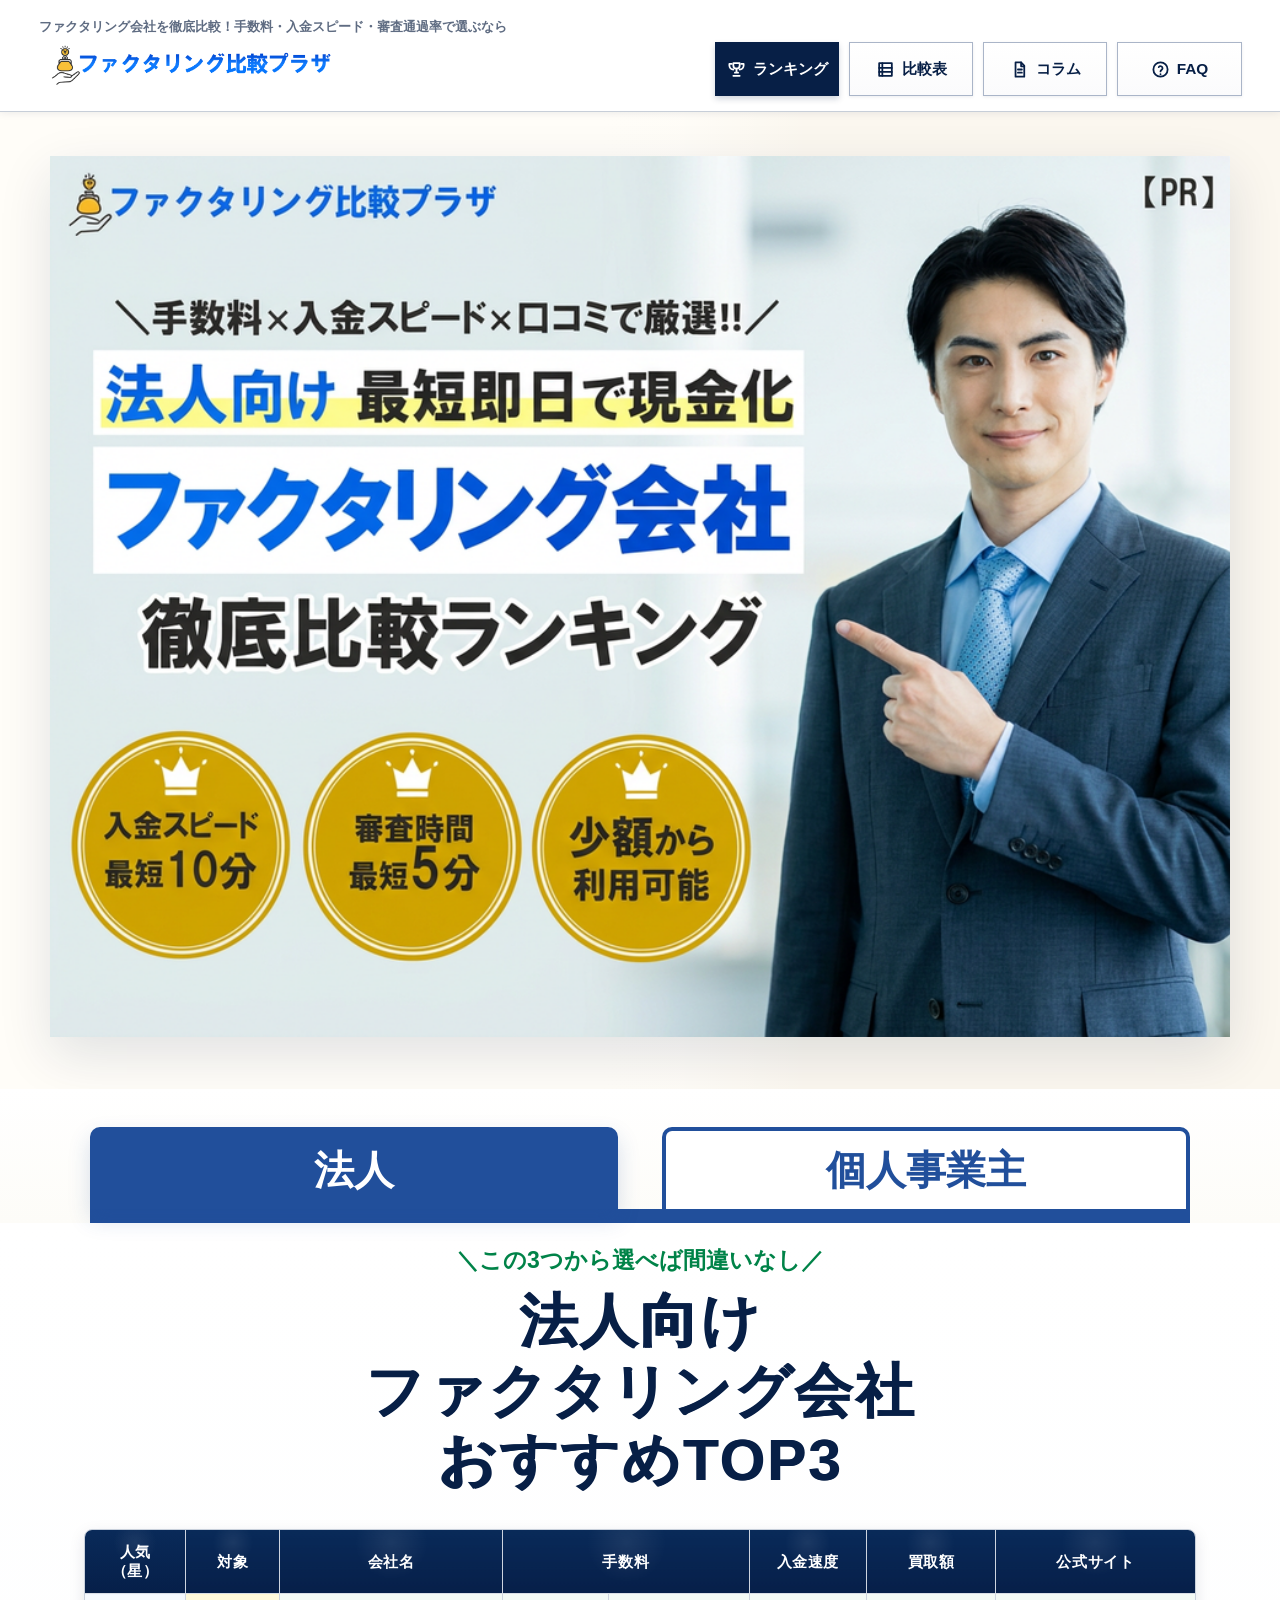
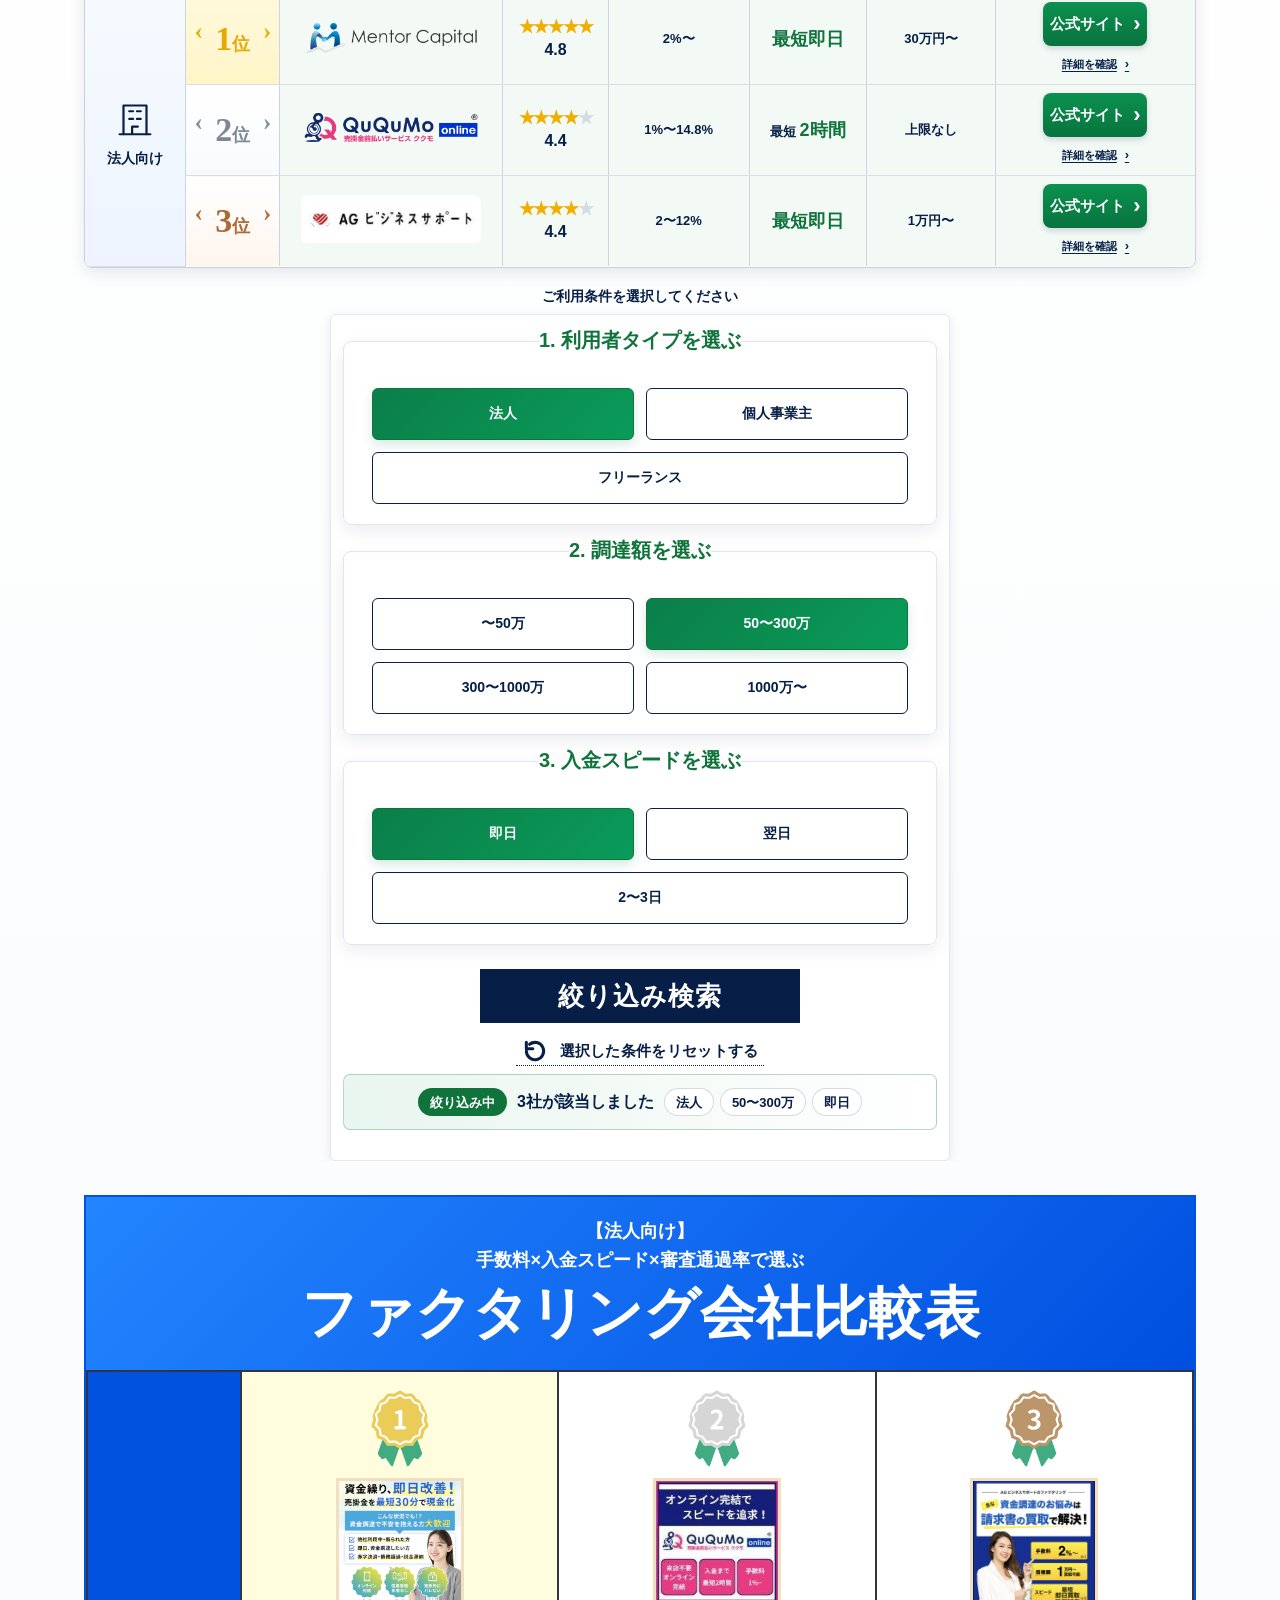
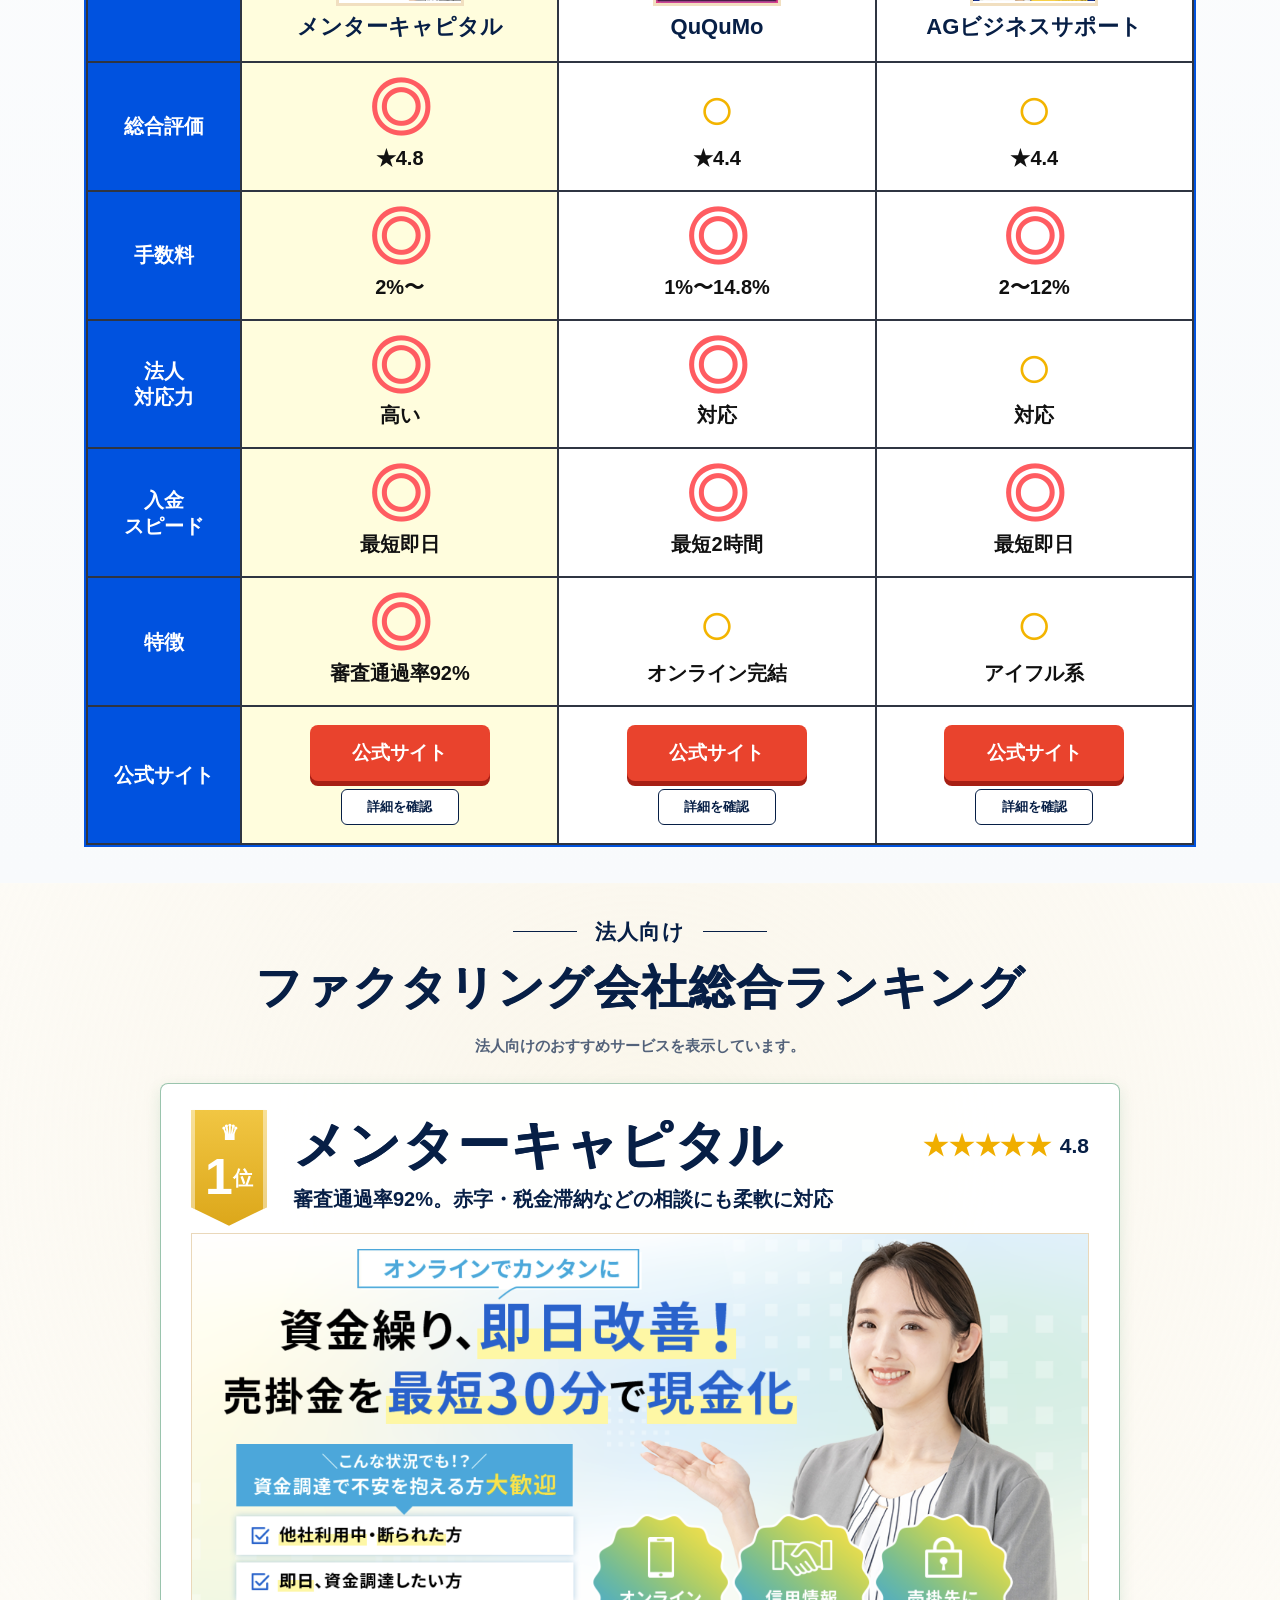
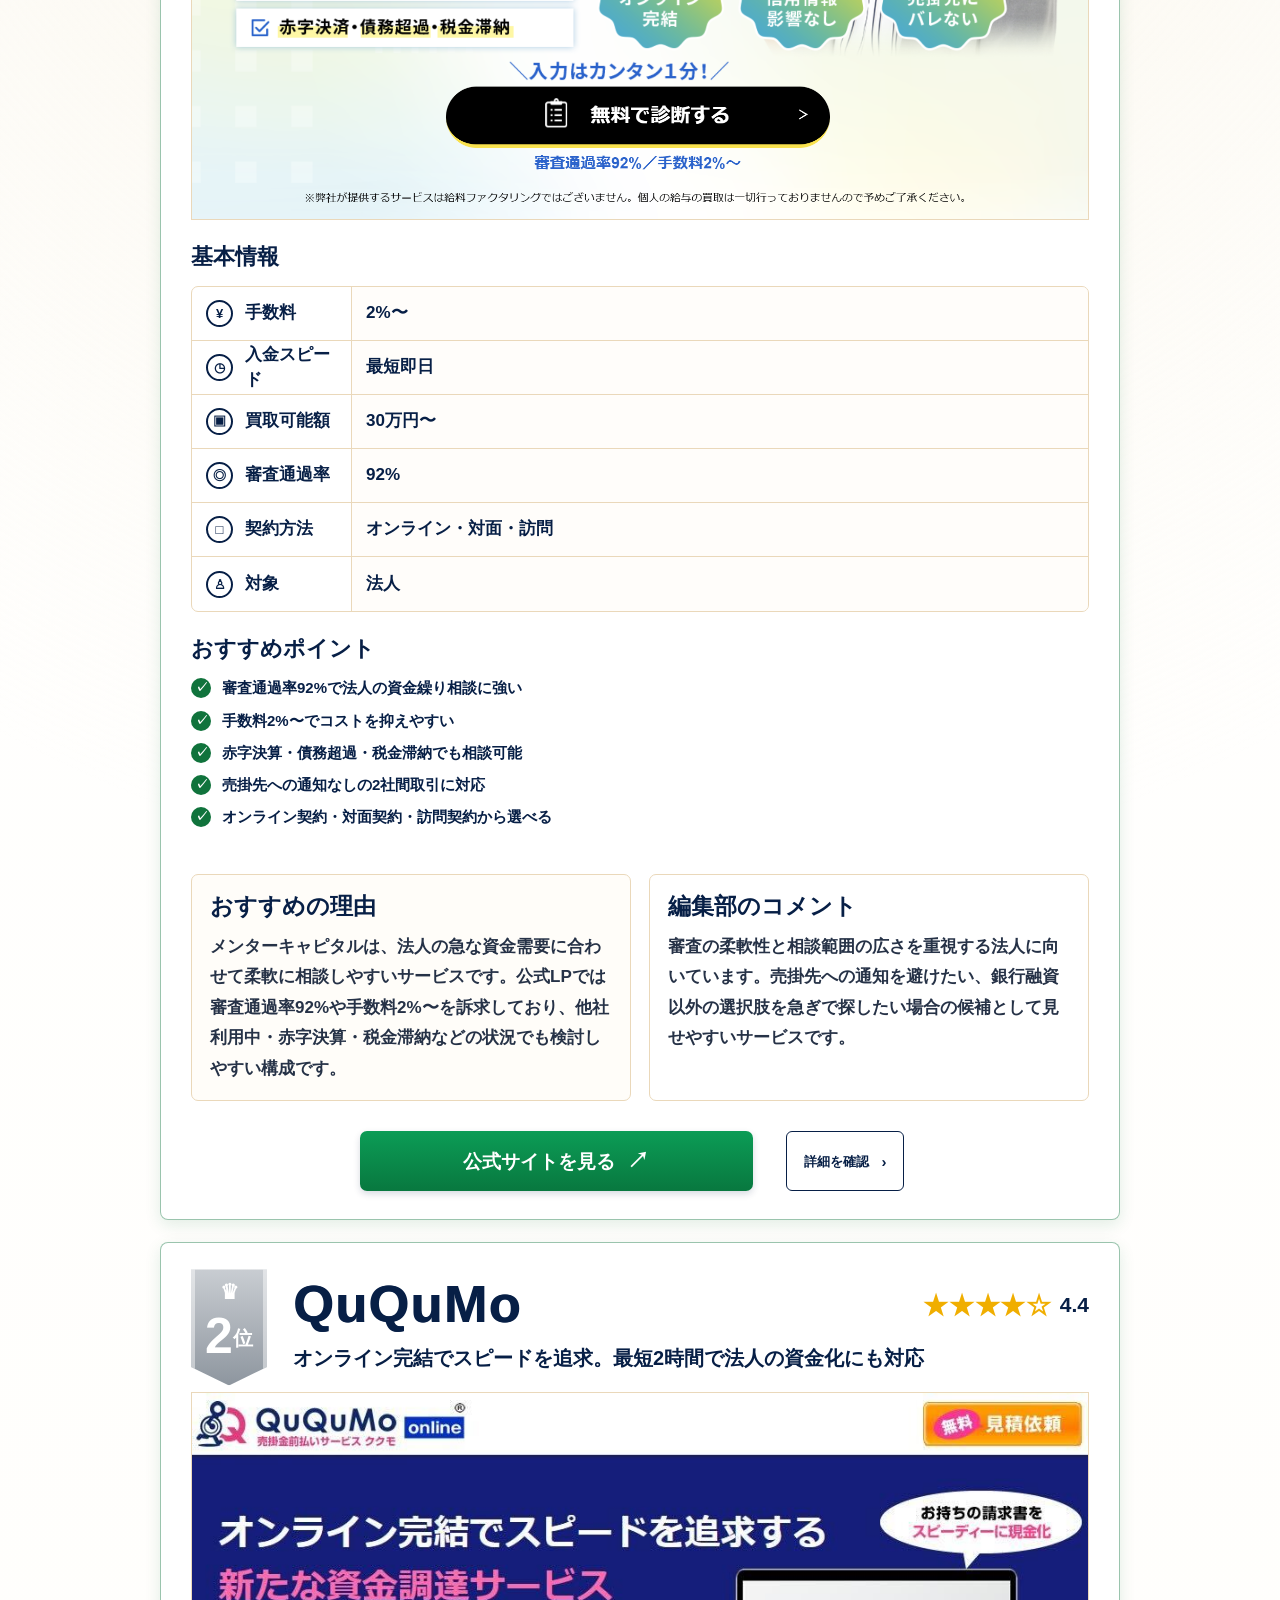
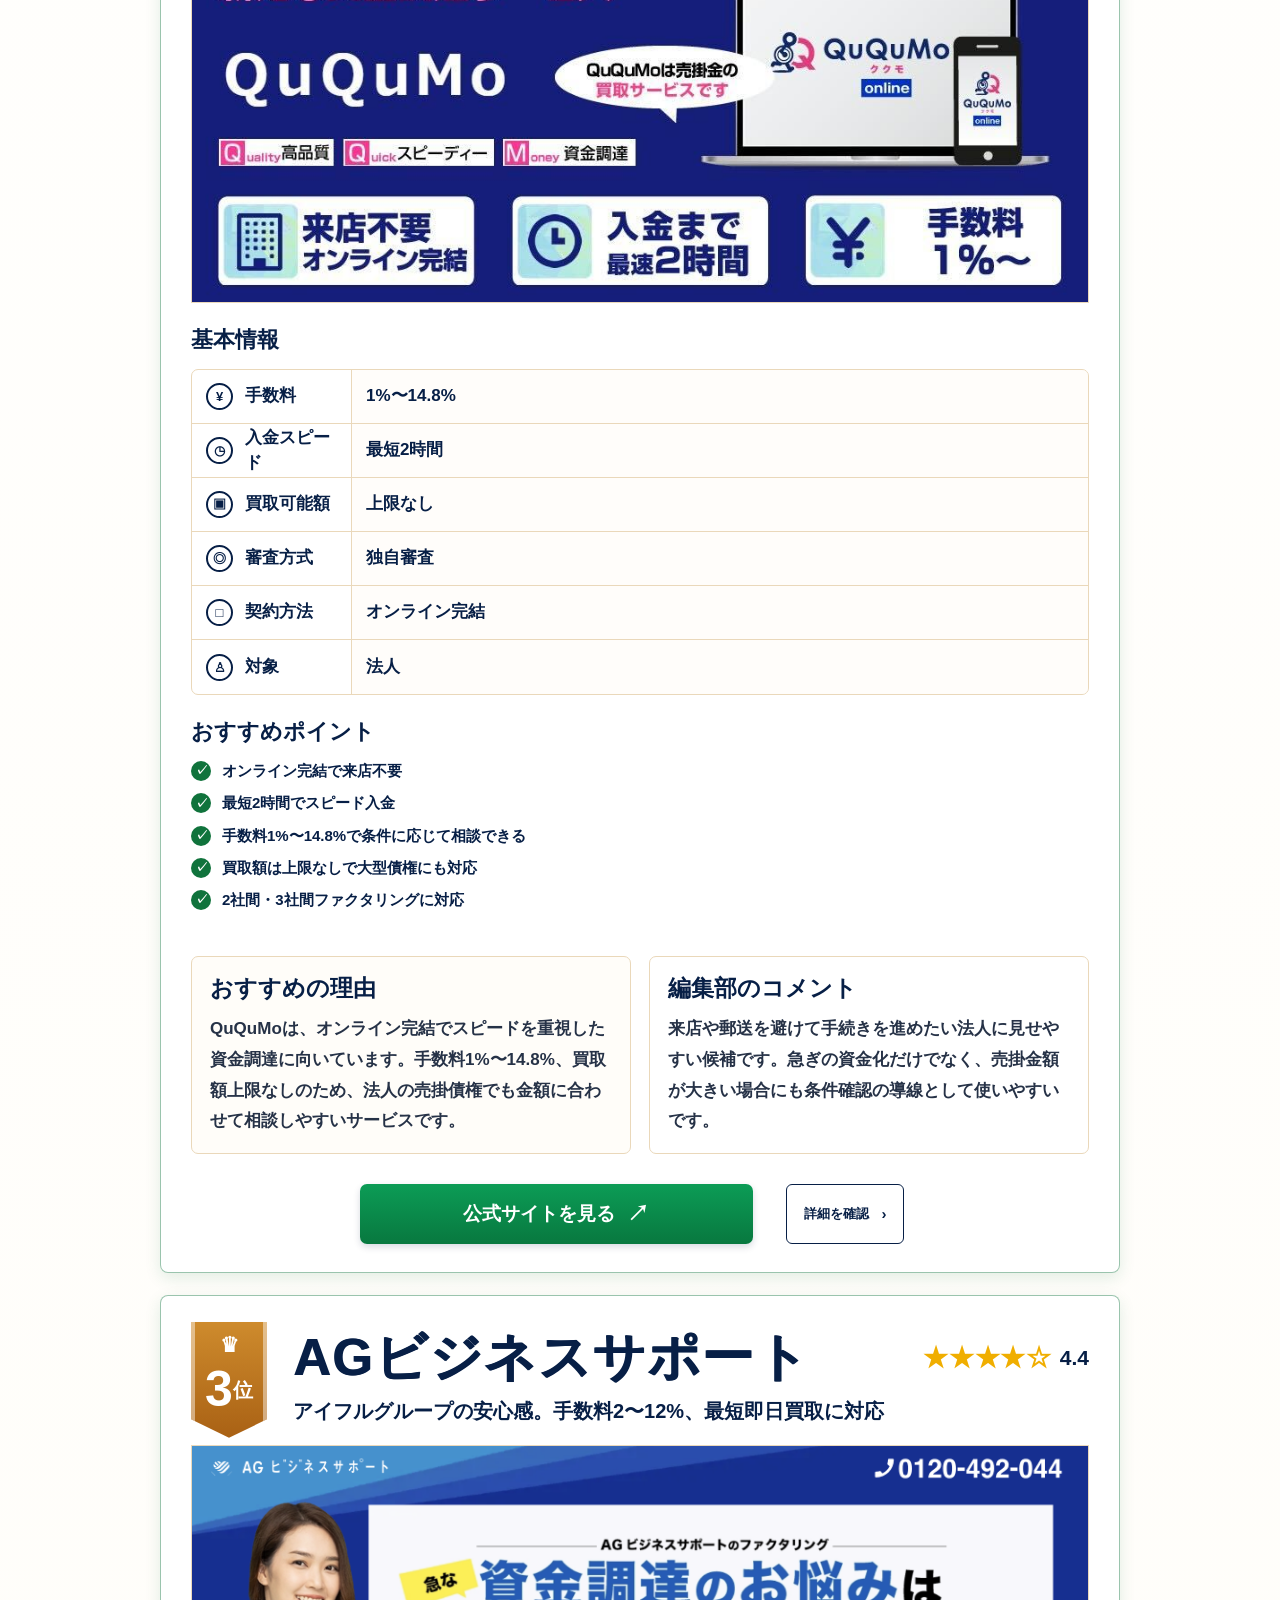
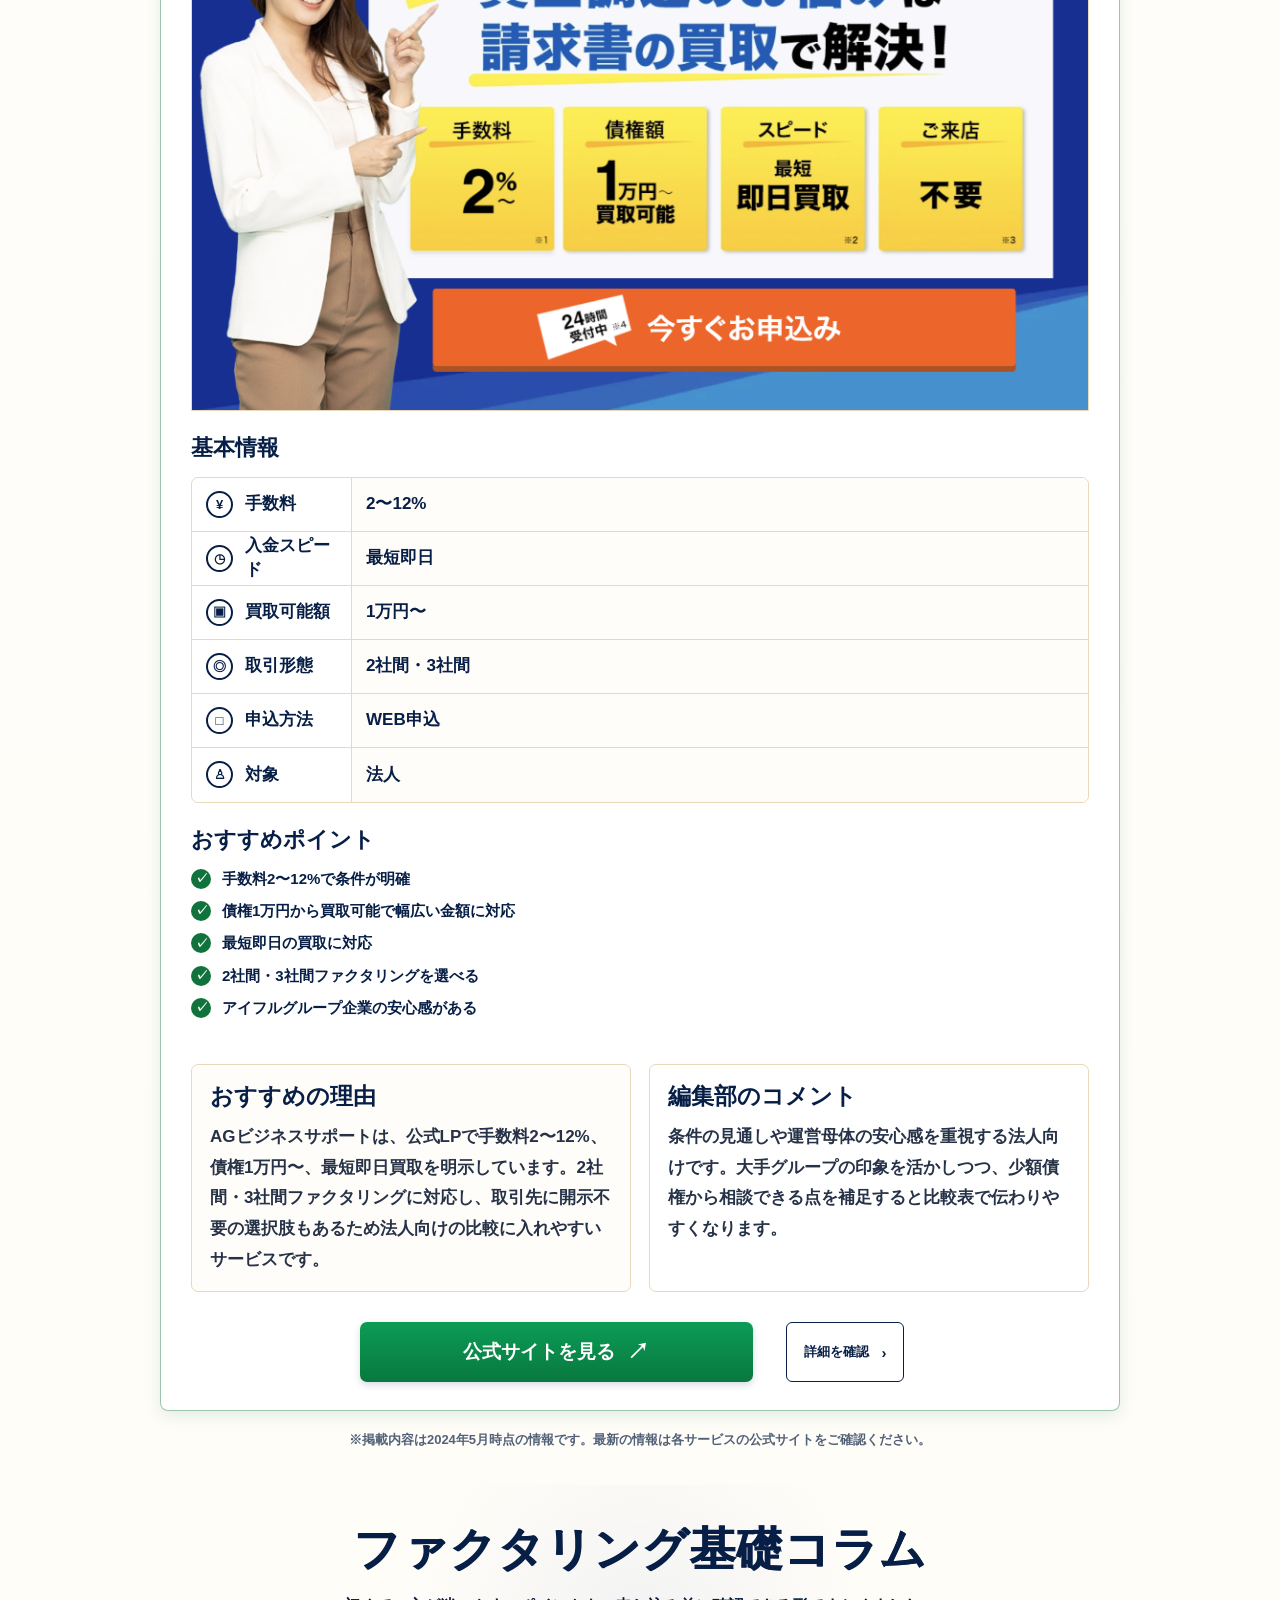
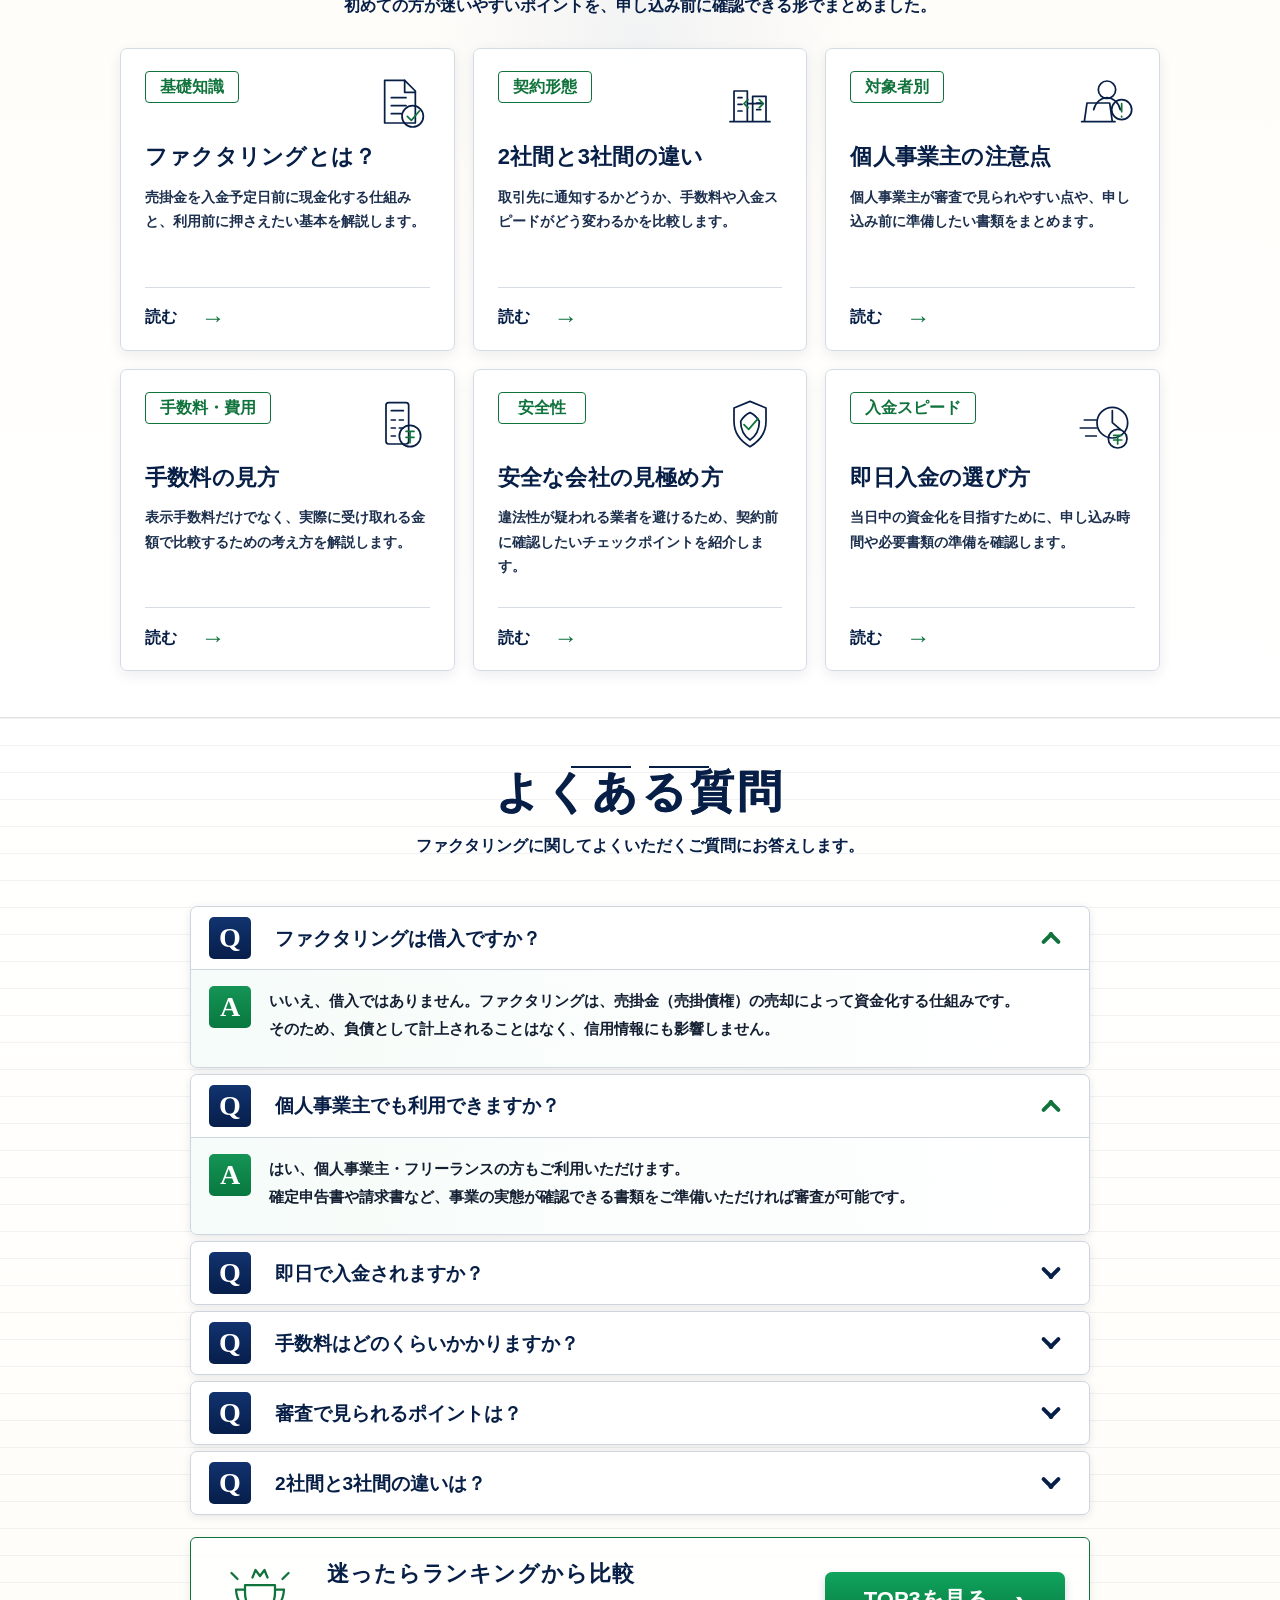
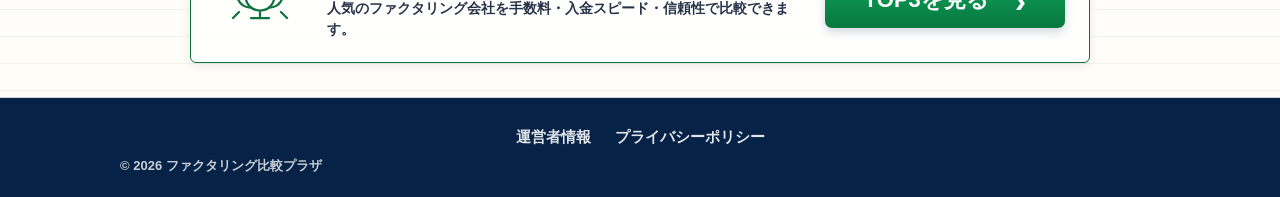
==== 1/index.html @ 3e419215 "Add corporate QuQuMo second-place page" ====
<!doctype html>
<html lang="ja">
  <head>
    <meta charset="utf-8">
    <meta name="viewport" content="width=device-width, initial-scale=1">
    <!-- Google Tag Manager -->
    <script>(function(w,d,s,l,i){w[l]=w[l]||[];w[l].push({'gtm.start':
    new Date().getTime(),event:'gtm.js'});var f=d.getElementsByTagName(s)[0],
    j=d.createElement(s),dl=l!='dataLayer'?'&l='+l:'';j.async=true;j.src=
    'https://www.googletagmanager.com/gtm.js?id='+i+dl;f.parentNode.insertBefore(j,f);
    })(window,document,'script','dataLayer','GTM-WVW3GJBQ');</script>
    <!-- End Google Tag Manager -->
    <title>法人向けファクタリング比較ナビ｜QuQuMo 2位版</title>
    <link rel="stylesheet" href="/app.css?v=20260607-ranking-links">
  </head>
  <body id="top">
    <!-- Google Tag Manager (noscript) -->
    <noscript><iframe src="https://www.googletagmanager.com/ns.html?id=GTM-WVW3GJBQ"
    height="0" width="0" style="display:none;visibility:hidden"></iframe></noscript>
    <!-- End Google Tag Manager (noscript) -->
    <div class="lp-shell">
      <header class="site-header" aria-label="サイトヘッダー">
        <div class="header-copy">ファクタリング会社を徹底比較！手数料・入金スピード・審査通過率で選ぶなら</div>
        <a class="brand" href="/" aria-label="請求書ファクタリング比較ナビ">
          <svg class="brand-mark" viewBox="0 0 72 72" aria-hidden="true">
            <path d="M13 8h32l14 14v20" fill="none" stroke="currentColor" stroke-width="4" stroke-linejoin="round"/>
            <path d="M45 8v17h14" fill="none" stroke="currentColor" stroke-width="4" stroke-linejoin="round"/>
            <path d="M21 27h19M21 39h24M21 51h18" fill="none" stroke="currentColor" stroke-width="4" stroke-linecap="round"/>
            <circle cx="48" cy="50" r="13" fill="#fff" stroke="currentColor" stroke-width="4"/>
            <path d="m58 60 9 9" fill="none" stroke="currentColor" stroke-width="5" stroke-linecap="round"/>
          </svg>
          <span class="brand-text">
            <span>請求書ファクタリング</span><span>比較ナビ</span>
          </span>
        </a>
        <button class="menu-toggle" type="button" aria-label="メニューを開く" aria-expanded="false" aria-controls="global-nav">
          <span></span>
          <span></span>
          <span></span>
        </button>
        <nav class="global-nav" id="global-nav" aria-label="主要ナビゲーション">
          <a class="nav-item is-active" href="#ranking">
            <svg viewBox="0 0 24 24" aria-hidden="true"><path d="M8 4h8v3a4 4 0 0 1-8 0V4Z"/><path d="M6 5H3v2a5 5 0 0 0 5 5M18 5h3v2a5 5 0 0 1-5 5M12 11v5M8 20h8M10 16h4"/></svg>
            <span>ランキング</span>
          </a>
          <a class="nav-item" href="#comparison">
            <svg viewBox="0 0 24 24" aria-hidden="true"><path d="M4 4h16v16H4z"/><path d="M8 4v16M4 10h16M4 15h16"/></svg>
            <span>比較表</span>
          </a>
          <a class="nav-item" href="#columns">
            <svg viewBox="0 0 24 24" aria-hidden="true"><path d="M7 3h7l4 4v14H7z"/><path d="M14 3v5h4M10 12h5M10 16h5"/></svg>
            <span>コラム</span>
          </a>
          <a class="nav-item" href="#faq">
            <svg viewBox="0 0 24 24" aria-hidden="true"><circle cx="12" cy="12" r="9"/><path d="M9.8 9a2.6 2.6 0 0 1 4.8 1.4c0 2.2-2.6 2.2-2.6 4M12 18h.01"/></svg>
            <span>FAQ</span>
          </a>
        </nav>
      </header>

      <main>
        <section class="first-view first-view-v3" aria-label="ファクタリング会社 徹底比較ランキング">
          <div class="hero-image-frame" aria-label="ファーストビュー画像">
            <picture>
              <source media="(max-width: 900px)" srcset="/assets/v3-fv-banner.png" data-personal-srcset="/assets/v3-fv-banner.png" data-corporate-srcset="/assets/corporate-fv-banner.png">
              <img src="/assets/v3-fv-banner.png" data-personal-src="/assets/v3-fv-banner.png" data-corporate-src="/assets/corporate-fv-banner.png" alt="">
            </picture>
          </div>
          <div class="hero-copy">
            <p class="ranking-lead">
              <span class="laurel" aria-hidden="true">〈</span>
              <svg viewBox="0 0 32 24" aria-hidden="true"><path d="M4 20h24M7 18 4 6l8 7 4-10 4 10 8-7-3 12"/><circle cx="4" cy="6" r="2"/><circle cx="16" cy="3" r="2"/><circle cx="28" cy="6" r="2"/></svg>
              <span>2026年最新ランキングを今すぐチェック！</span>
              <span class="laurel" aria-hidden="true">〉</span>
            </p>
            <h1 id="fv-title">
              <span>あなたに最適な</span>
              <span>ファクタリング会社が見つかる</span>
            </h1>
            <p class="subtitle">法人・個人事業主向け おすすめランキング【2026年最新】</p>
            <a class="primary-cta" href="#ranking">
              <span class="free-badge">無料</span>
              <span class="cta-label">ランキングを見る</span>
              <svg viewBox="0 0 24 24" aria-hidden="true"><path d="m9 5 7 7-7 7"/></svg>
            </a>
          </div>

          <div class="proof-strip" aria-label="掲載情報">
            <div class="proof-item">
              <svg viewBox="0 0 40 40" aria-hidden="true"><path d="M20 4 33 9v10c0 8-5.4 13.6-13 17-7.6-3.4-13-9-13-17V9l13-5Z"/><path d="m13 21 5 5 10-12"/></svg>
              <p><span>掲載社数</span><strong>80社以上</strong><small>厳選して掲載</small></p>
            </div>
            <div class="proof-item">
              <svg viewBox="0 0 40 40" aria-hidden="true"><circle cx="20" cy="20" r="16"/><path d="M20 10v11h9"/></svg>
              <p><span>最短即日入金</span><strong>対応企業多数</strong><small>スピード重視で選べる</small></p>
            </div>
            <div class="proof-item">
              <svg viewBox="0 0 40 40" aria-hidden="true"><circle cx="20" cy="20" r="16"/><path d="M13 12h14M15 19h10M20 19v12M14 27h12"/></svg>
              <p><span>手数料相場</span><strong>0.5%〜15%</strong><small>コスト比較で安心</small></p>
            </div>
            <div class="proof-item">
              <svg viewBox="0 0 40 40" aria-hidden="true"><circle cx="20" cy="14" r="8"/><path d="M7 36c2.6-8 23.4-8 26 0"/></svg>
              <p><span>累計利用者数</span><strong>30,000人突破</strong><small>多くの事業者が活用中</small></p>
            </div>
          </div>
          <p class="data-note">※ランキング・比較情報は2026年5月時点の調査結果に基づいています。</p>
        </section>

        <section class="audience-switch-section" aria-label="利用者タイプ切り替え">
          <div class="audience-switch" role="tablist" aria-label="法人と個人事業主の切り替え">
            <button class="audience-tab is-active" type="button" role="tab" aria-selected="true" aria-controls="search" data-audience-tab="corporate">
              法人
            </button>
            <button class="audience-tab" type="button" role="tab" aria-selected="false" aria-controls="search" data-audience-tab="personal">
              個人事業主
            </button>
          </div>
        </section>

        <section class="comparison-section" id="comparison" aria-labelledby="comparison-title">
          <div class="comparison-inner">
            <div class="pickup-heading">
              <p class="pickup-copy">＼この3つから選べば間違いなし／</p>
              <h2 id="comparison-title">
                <span class="heading-line">法人向け</span><span class="heading-line">ファクタリング会社</span><span class="heading-line">おすすめTOP3</span>
              </h2>
            </div>

            <div class="comparison-table-wrap">
              <table class="comparison-table">
                <colgroup>
                  <col class="col-audience">
                  <col class="col-rank">
                  <col class="col-company">
                  <col class="col-rating">
                  <col class="col-fee">
                  <col class="col-speed">
                  <col class="col-limit">
                  <col class="col-site">
                </colgroup>
                <thead>
                  <tr>
                    <th scope="col">人気<br>（星）</th>
                    <th scope="col">対象</th>
                    <th scope="col">会社名</th>
                    <th scope="col" colspan="2">手数料</th>
                    <th scope="col">入金速度</th>
                    <th scope="col">買取額</th>
                    <th scope="col">公式サイト</th>
                  </tr>
                </thead>
                <tbody>
                  <tr>
                    <th class="audience audience-personal" scope="rowgroup" rowspan="3">
                      <svg viewBox="0 0 48 48" aria-hidden="true"><circle cx="24" cy="17" r="8"/><path d="M10 39c3-12 25-12 28 0"/><circle cx="24" cy="24" r="22"/></svg>
                      <span>個人事業主向け</span>
                    </th>
                    <td class="rank rank-gold"><span>1</span><small>位</small></td>
                    <td class="company-cell">
                      <a class="affiliate-link" href="https://jass-net.com/link.php?i=pide1y7m6bld&m=miday5mwdqmf" target="_blank" rel="noopener"><strong class="brand-logo brand-paytner"><span>ペイトナー</span></strong></a>
                    </td>
                    <td class="rating-cell"><span class="stars">★★★★★</span><strong>4.9</strong></td>
                    <td>一律<strong>10%</strong></td>
                    <td><strong class="green-text">即日</strong></td>
                    <td>1万〜300万円</td>
                    <td>
                      <div class="site-actions">
                        <a class="site-button primary aff-link" href="https://jass-net.com/link.php?i=pide1y7m6bld&m=miday5mwdqmf" id="paytner-link" target="_blank" rel="noopener">公式サイト <span>›</span></a>
                        <a class="site-button detail" href="#paytner-detail">詳細を確認 <span>›</span></a>
                      </div>
                    </td>
                  </tr>
                  <tr>
                    <td class="rank rank-silver"><span>2</span><small>位</small></td>
                    <td class="company-cell">
                      <a class="affiliate-link" href="https://jass-net.com/link.php?i=pide75vgd7kl&m=miday5mwdqmf" target="_blank" rel="noopener"><strong class="brand-logo brand-labol"><span>ラボル</span></strong></a>
                    </td>
                    <td class="rating-cell"><span class="stars">★★★★<em>★</em></span><strong>4.2</strong></td>
                    <td>一律<strong>10%</strong></td>
                    <td>最短 <strong class="green-text">30分</strong></td>
                    <td>1万円〜</td>
                    <td>
                      <div class="site-actions">
                        <a class="site-button primary aff-link" href="https://jass-net.com/link.php?i=pide75vgd7kl&m=miday5mwdqmf" id="labol-link" target="_blank" rel="noopener">公式サイト <span>›</span></a>
                        <a class="site-button detail" href="#labol-detail">詳細を確認 <span>›</span></a>
                      </div>
                    </td>
                  </tr>
                  <tr data-audiences="personal freelance">
                    <td class="rank rank-bronze"><span>3</span><small>位</small></td>
                    <td class="company-cell">
                      <a class="affiliate-link" href="https://jass-net.com/link.php?i=piduvzxipach&m=miday5mwdqmf" target="_blank" rel="noopener"><strong class="brand-logo brand-ququmo"><span>QuQuMo</span></strong></a>
                    </td>
                    <td class="rating-cell"><span class="stars">★★★★<em>★</em></span><strong>3.8</strong></td>
                    <td>1%〜14.8%</td>
                    <td>最短 <strong class="green-text">2時間</strong></td>
                    <td>上限なし</td>
                    <td>
                      <div class="site-actions">
                        <a class="site-button primary aff-link" href="https://jass-net.com/link.php?i=piduvzxipach&m=miday5mwdqmf" target="_blank" rel="noopener">公式サイト <span>›</span></a>
                        <a class="site-button detail" href="#ququmo-detail">詳細を確認 <span>›</span></a>
                      </div>
                    </td>
                  </tr>
                  <tr class="is-filter-hidden">
                    <th class="audience audience-corporate" scope="rowgroup" rowspan="3">
                      <svg viewBox="0 0 48 48" aria-hidden="true"><path d="M12 42V12h24v30"/><path d="M8 42h32M18 18h4M26 18h4M18 26h4M26 26h4M21 42v-8h6"/></svg>
                      <span>法人向け</span>
                    </th>
                    <td class="rank rank-gold"><span>1</span><small>位</small></td>
                    <td class="company-cell">
                      <a class="affiliate-link" href="https://jass-net.com/link.php?i=pi84llxxljtz&m=miday5mwdqmf" target="_blank" rel="noopener"><strong class="brand-logo brand-mentor"><span>メンターキャピタル</span></strong></a>
                    </td>
                    <td class="rating-cell"><span class="stars">★★★★★</span><strong>4.8</strong></td>
                    <td><strong>2%〜</strong></td>
                    <td><strong class="green-text">最短即日</strong></td>
                    <td>30万円〜</td>
                    <td>
                      <div class="site-actions">
                        <a class="site-button primary aff-link" href="https://jass-net.com/link.php?i=pi84llxxljtz&m=miday5mwdqmf" id="mentorcapital-link" target="_blank" rel="noopener">公式サイト <span>›</span></a>
                        <a class="site-button detail" href="#mentor-detail">詳細を確認 <span>›</span></a>
                      </div>
                    </td>
                  </tr>
                  <tr class="is-filter-hidden" data-audiences="corporate">
                    <td class="rank rank-silver"><span>2</span><small>位</small></td>
                    <td class="company-cell">
                      <a class="affiliate-link" href="https://jass-net.com/link.php?i=piduvzxipach&m=miday5mwdqmf" target="_blank" rel="noopener"><strong class="brand-logo brand-ququmo"><span>QuQuMo</span></strong></a>
                    </td>
                    <td class="rating-cell"><span class="stars">★★★★<em>★</em></span><strong>4.4</strong></td>
                    <td>1%〜14.8%</td>
                    <td>最短 <strong class="green-text">2時間</strong></td>
                    <td>上限なし</td>
                    <td>
                      <div class="site-actions">
                        <a class="site-button primary aff-link" href="https://jass-net.com/link.php?i=piduvzxipach&m=miday5mwdqmf" target="_blank" rel="noopener">公式サイト <span>›</span></a>
                        <a class="site-button detail" href="#ququmo-corporate-detail">詳細を確認 <span>›</span></a>
                      </div>
                    </td>
                  </tr>
                  <tr class="is-filter-hidden">
                    <td class="rank rank-bronze"><span>3</span><small>位</small></td>
                    <td class="company-cell">
                      <a class="affiliate-link" href="https://jass-net.com/link.php?i=pidugwvpjpxd&m=miday5mwdqmf" target="_blank" rel="noopener"><strong class="brand-logo brand-ag"><span>AGビジネスサポート</span></strong></a>
                    </td>
                    <td class="rating-cell"><span class="stars">★★★★<em>★</em></span><strong>4.4</strong></td>
                    <td><strong>2〜12%</strong></td>
                    <td><strong class="green-text">最短即日</strong></td>
                    <td>1万円〜</td>
                    <td>
                      <div class="site-actions">
                        <a class="site-button primary aff-link" href="https://jass-net.com/link.php?i=pidugwvpjpxd&m=miday5mwdqmf" target="_blank" rel="noopener">公式サイト <span>›</span></a>
                        <a class="site-button detail" href="#ag-detail">詳細を確認 <span>›</span></a>
                      </div>
                    </td>
                  </tr>
                </tbody>
              </table>
            </div>

            <section class="filter-section" id="search" aria-labelledby="filter-title">
              <div class="filter-inner">
                <h2 id="filter-title" class="visually-hidden">絞り込み検索</h2>
                <p class="filter-instruction">ご利用条件を選択してください</p>

                <div class="filter-panel">
                  <form class="filter-card filter-card-steps" aria-label="ファクタリング会社検索条件">
                    <fieldset class="filter-step">
                      <legend>1. 利用者タイプを選ぶ</legend>
                      <div class="option-grid option-grid-3">
                        <label class="filter-option is-selected">
                          <input type="radio" name="type" value="corporate" checked>
                          <span>法人</span>
                          <i aria-hidden="true">✓</i>
                        </label>
                        <label class="filter-option">
                          <input type="radio" name="type" value="personal">
                          <span>個人事業主</span>
                        </label>
                        <label class="filter-option">
                          <input type="radio" name="type" value="freelance">
                          <span>フリーランス</span>
                        </label>
                      </div>
                    </fieldset>

                    <fieldset class="filter-step">
                      <legend>2. 調達額を選ぶ</legend>
                      <div class="option-grid option-grid-2">
                        <label class="filter-option">
                          <input type="radio" name="amount" value="small">
                          <span>〜50万</span>
                        </label>
                        <label class="filter-option is-selected">
                          <input type="radio" name="amount" value="mid" checked>
                          <span>50〜300万</span>
                          <i aria-hidden="true">✓</i>
                        </label>
                        <label class="filter-option">
                          <input type="radio" name="amount" value="large">
                          <span>300〜1000万</span>
                        </label>
                        <label class="filter-option">
                          <input type="radio" name="amount" value="enterprise">
                          <span>1000万〜</span>
                        </label>
                      </div>
                    </fieldset>

                    <fieldset class="filter-step">
                      <legend>3. 入金スピードを選ぶ</legend>
                      <div class="option-grid option-grid-3">
                        <label class="filter-option is-selected">
                          <input type="radio" name="speed" value="same-day" checked>
                          <span>即日</span>
                          <i aria-hidden="true">✓</i>
                        </label>
                        <label class="filter-option">
                          <input type="radio" name="speed" value="next-day">
                          <span>翌日</span>
                        </label>
                        <label class="filter-option">
                          <input type="radio" name="speed" value="two-three-days">
                          <span>2〜3日</span>
                        </label>
                      </div>
                    </fieldset>
                  </form>

                  <div class="filter-actions">
                    <button class="compare-button" type="button">
                      <span>絞り込み検索</span>
                    </button>
                    <button class="reset-button" type="button">
                      <svg viewBox="0 0 24 24" aria-hidden="true"><path d="M4 12a8 8 0 1 0 3-6.2M4 4v6h6"/></svg>
                      <span>選択した条件をリセットする</span>
                    </button>
                  </div>
                </div>
              </div>
            </section>

            <div class="top3-compare is-filter-hidden" aria-label="おすすめ3社比較" data-audience-panel="personal">
              <div class="top3-compare-head">
                <p><strong>【個人事業主向け】</strong><span>手数料×入金スピード×審査通過率で選ぶ</span></p>
                <h3><span class="heading-line">ファクタリング会社</span><span class="heading-line">比較表</span></h3>
              </div>

              <div class="top3-table-wrap">
                <table class="top3-table">
                  <thead>
                    <tr>
                      <th scope="col"></th>
                      <th scope="col">
                        <span class="medal gold">1</span>
                        <a class="top3-thumb top3-thumb-paytner" href="https://jass-net.com/link.php?i=pide1y7m6bld&m=miday5mwdqmf" target="_blank" rel="noopener"><img src="/assets/v3-product-paytner.png" alt=""></a>
                        <a class="affiliate-link" href="https://jass-net.com/link.php?i=pide1y7m6bld&m=miday5mwdqmf" target="_blank" rel="noopener"><strong class="brand-logo brand-paytner"><span>ペイトナー</span></strong></a>
                      </th>
                      <th scope="col">
                        <span class="medal silver">2</span>
                        <a class="top3-thumb top3-thumb-labol" href="https://jass-net.com/link.php?i=pide75vgd7kl&m=miday5mwdqmf" target="_blank" rel="noopener"><img src="/assets/v3-product-labol.png" alt=""></a>
                        <a class="affiliate-link" href="https://jass-net.com/link.php?i=pide75vgd7kl&m=miday5mwdqmf" target="_blank" rel="noopener"><strong class="brand-logo brand-labol"><span>ラボル</span></strong></a>
                      </th>
                      <th scope="col">
                        <span class="medal bronze">3</span>
                        <a class="top3-thumb top3-thumb-ququmo" href="https://jass-net.com/link.php?i=piduvzxipach&m=miday5mwdqmf" target="_blank" rel="noopener"><img src="/assets/v3-product-ququmo.png" alt=""></a>
                        <a class="affiliate-link" href="https://jass-net.com/link.php?i=piduvzxipach&m=miday5mwdqmf" target="_blank" rel="noopener"><strong class="brand-logo brand-ququmo"><span>QuQuMo</span></strong></a>
                      </th>
                    </tr>
                  </thead>
                  <tbody>
                    <tr>
                      <th scope="row">総合評価</th>
                      <td><span class="score-mark best">◎</span><strong>★4.9</strong></td>
                      <td><span class="score-mark">○</span><strong>★4.2</strong></td>
                      <td><span class="score-mark">○</span><strong>★3.8</strong></td>
                    </tr>
                    <tr>
                      <th scope="row">手数料</th>
                      <td><span class="score-mark best">◎</span><strong>10%</strong></td>
                      <td><span class="score-mark best">◎</span><strong>10%</strong></td>
                      <td><span class="score-mark">○</span><strong>普通</strong></td>
                    </tr>
                    <tr>
                      <th scope="row">審査<br>通過率</th>
                      <td><span class="score-mark best">◎</span><strong>高い</strong></td>
                      <td><span class="score-mark">○</span><strong>普通</strong></td>
                      <td><span class="score-mark">○</span><strong>普通</strong></td>
                    </tr>
                    <tr>
                      <th scope="row">入金<br>スピード</th>
                      <td><span class="score-mark best">◎</span><strong>即日</strong></td>
                      <td><span class="score-mark best">◎</span><strong>即日</strong></td>
                      <td><span class="score-mark">○</span><strong>当日</strong></td>
                    </tr>
                    <tr>
                      <th scope="row">口コミ<br>評価</th>
                      <td><span class="score-mark best">◎</span><strong>豊富な実績</strong></td>
                      <td><span class="score-mark best">◎</span><strong>良い</strong></td>
                      <td><span class="score-mark">○</span><strong>普通</strong></td>
                    </tr>
                    <tr>
                      <th scope="row">公式サイト</th>
                      <td>
                        <div class="top3-cta-group">
                          <a href="https://jass-net.com/link.php?i=pide1y7m6bld&m=miday5mwdqmf" id="paytner-link" target="_blank" rel="noopener" class="top3-site-button aff-link">公式サイト</a>
                          <a href="#paytner-detail" class="top3-detail-button">詳細を確認</a>
                        </div>
                      </td>
                      <td>
                        <div class="top3-cta-group">
                          <a href="https://jass-net.com/link.php?i=pide75vgd7kl&m=miday5mwdqmf" id="labol-link" target="_blank" rel="noopener" class="top3-site-button aff-link">公式サイト</a>
                          <a href="#labol-detail" class="top3-detail-button">詳細を確認</a>
                        </div>
                      </td>
                      <td>
                        <div class="top3-cta-group">
                          <a href="https://jass-net.com/link.php?i=piduvzxipach&m=miday5mwdqmf" target="_blank" rel="noopener" class="top3-site-button aff-link">公式サイト</a>
                          <a href="#ququmo-detail" class="top3-detail-button">詳細を確認</a>
                        </div>
                      </td>
                    </tr>
                  </tbody>
                </table>
              </div>
            </div>

            <div class="top3-compare" aria-label="法人向けおすすめ3社比較" data-audience-panel="corporate">
              <div class="top3-compare-head">
                <p><strong>【法人向け】</strong><span>手数料×入金スピード×審査通過率で選ぶ</span></p>
                <h3><span class="heading-line">ファクタリング会社</span><span class="heading-line">比較表</span></h3>
              </div>

              <div class="top3-table-wrap">
                <table class="top3-table">
                  <thead>
                    <tr>
                      <th scope="col"></th>
                      <th scope="col">
                        <span class="medal gold">1</span>
                        <a class="top3-thumb top3-thumb-mentor" href="https://jass-net.com/link.php?i=pi84llxxljtz&m=miday5mwdqmf" target="_blank" rel="noopener"><img src="/assets/corporate-product-mentor.png" alt=""></a>
                        <a class="affiliate-link" href="https://jass-net.com/link.php?i=pi84llxxljtz&m=miday5mwdqmf" target="_blank" rel="noopener"><strong class="brand-logo brand-mentor"><span>メンターキャピタル</span></strong></a>
                      </th>
                      <th scope="col">
                        <span class="medal silver">2</span>
                        <a class="top3-thumb top3-thumb-ququmo top3-thumb-ququmo-corporate" href="https://jass-net.com/link.php?i=piduvzxipach&m=miday5mwdqmf" target="_blank" rel="noopener"><img src="/assets/ququmo-comparison.jpg" alt=""></a>
                        <a class="affiliate-link" href="https://jass-net.com/link.php?i=piduvzxipach&m=miday5mwdqmf" target="_blank" rel="noopener"><strong class="brand-logo brand-ququmo"><span>QuQuMo</span></strong></a>
                      </th>
                      <th scope="col">
                        <span class="medal bronze">3</span>
                        <a class="top3-thumb top3-thumb-ag" href="https://jass-net.com/link.php?i=pidugwvpjpxd&m=miday5mwdqmf" target="_blank" rel="noopener"><img src="/assets/corporate-product-ag.png" alt=""></a>
                        <a class="affiliate-link" href="https://jass-net.com/link.php?i=pidugwvpjpxd&m=miday5mwdqmf" target="_blank" rel="noopener"><strong class="brand-logo brand-ag"><span>AGビジネスサポート</span></strong></a>
                      </th>
                    </tr>
                  </thead>
                  <tbody>
                    <tr><th scope="row">総合評価</th><td><span class="score-mark best">◎</span><strong>★4.8</strong></td><td><span class="score-mark">○</span><strong>★4.4</strong></td><td><span class="score-mark">○</span><strong>★4.4</strong></td></tr>
                    <tr><th scope="row">手数料</th><td><span class="score-mark best">◎</span><strong>2%〜</strong></td><td><span class="score-mark best">◎</span><strong>1%〜14.8%</strong></td><td><span class="score-mark best">◎</span><strong>2〜12%</strong></td></tr>
                    <tr><th scope="row">法人<br>対応力</th><td><span class="score-mark best">◎</span><strong>高い</strong></td><td><span class="score-mark best">◎</span><strong>対応</strong></td><td><span class="score-mark">○</span><strong>対応</strong></td></tr>
                    <tr><th scope="row">入金<br>スピード</th><td><span class="score-mark best">◎</span><strong>最短即日</strong></td><td><span class="score-mark best">◎</span><strong>最短2時間</strong></td><td><span class="score-mark best">◎</span><strong>最短即日</strong></td></tr>
                    <tr><th scope="row">特徴</th><td><span class="score-mark best">◎</span><strong>審査通過率92%</strong></td><td><span class="score-mark">○</span><strong>オンライン完結</strong></td><td><span class="score-mark">○</span><strong>アイフル系</strong></td></tr>
                    <tr>
                      <th scope="row">公式サイト</th>
                      <td><div class="top3-cta-group"><a href="https://jass-net.com/link.php?i=pi84llxxljtz&m=miday5mwdqmf" id="mentorcapital-link" target="_blank" rel="noopener" class="top3-site-button aff-link">公式サイト</a><a href="#mentor-detail" class="top3-detail-button">詳細を確認</a></div></td>
                      <td><div class="top3-cta-group"><a href="https://jass-net.com/link.php?i=piduvzxipach&m=miday5mwdqmf" target="_blank" rel="noopener" class="top3-site-button aff-link">公式サイト</a><a href="#ququmo-corporate-detail" class="top3-detail-button">詳細を確認</a></div></td>
                      <td><div class="top3-cta-group"><a href="https://jass-net.com/link.php?i=pidugwvpjpxd&m=miday5mwdqmf" target="_blank" rel="noopener" class="top3-site-button aff-link">公式サイト</a><a href="#ag-detail" class="top3-detail-button">詳細を確認</a></div></td>
                    </tr>
                  </tbody>
                </table>
              </div>
            </div>
          </div>
        </section>

        <section class="ranking-detail-section" id="ranking" aria-labelledby="ranking-detail-title">
          <div class="ranking-detail-inner">
            <p class="section-label compact"><span></span><strong>法人向け</strong><span></span></p>
            <h2 id="ranking-detail-title">
              <span class="heading-line">ファクタリング会社</span><span class="heading-line">総合ランキング</span>
            </h2>
            <p class="ranking-detail-lead">法人向けのおすすめサービスを表示しています。</p>

            <article class="ranking-card rank-one is-filter-hidden" id="paytner-detail">
              <div class="rank-ribbon"><span>1</span><small>位</small></div>
              <div class="ranking-left">
                <h3><a class="affiliate-link" href="https://jass-net.com/link.php?i=pide1y7m6bld&m=miday5mwdqmf" target="_blank" rel="noopener">ペイトナー</a></h3>
                <div class="service-rating"><span>★★★★★</span><strong>4.9</strong></div>
                <p class="service-catch">スピードと手軽さで選ぶなら。AI審査で即日入金！</p>
              </div>
              <div class="service-visual pay">
                <a class="service-visual-link" href="https://jass-net.com/link.php?i=pide1y7m6bld&m=miday5mwdqmf" target="_blank" rel="noopener"><img src="/assets/v3-ranking-paytner.png" alt=""></a>
                <div>
                  <span>フリーランス・個人事業主向け</span>
                  <strong>請求書をその日のうちに先払い</strong>
                  <small><a class="affiliate-link" href="https://jass-net.com/link.php?i=pide1y7m6bld&m=miday5mwdqmf" target="_blank" rel="noopener">ペイトナー</a></small>
                </div>
              </div>
              <div class="ranking-body">
                <section class="ranking-block">
                  <h4>基本情報</h4>
                  <dl class="info-grid">
                    <div><dt><span>¥</span>手数料</dt><dd>一律10%</dd></div>
                    <div><dt><span>◷</span>入金スピード</dt><dd>即日</dd></div>
                    <div><dt><span>▣</span>買取可能額</dt><dd>1万〜300万円</dd></div>
                    <div><dt><span>◎</span>審査方式</dt><dd>AI審査</dd></div>
                    <div><dt><span>□</span>契約方法</dt><dd>オンライン完結</dd></div>
                    <div><dt><span>♙</span>対象</dt><dd>個人事業主・フリーランス</dd></div>
                  </dl>
                </section>
                <section class="ranking-block">
                  <h4>おすすめポイント</h4>
                  <ul class="point-list">
                    <li>手数料は一律10％でわかりやすい</li>
                    <li>入金スピードが即日と圧倒的早さ</li>
                    <li>個人事業主・フリーランス向け</li>
                    <li>手続きは全てオンライン完結</li>
                    <li>少額の利用からできて便利</li>
                  </ul>
                </section>
                <section class="ranking-block reason-comment-grid">
                  <div class="editor-comment">
                    <h5>編集部のコメント</h5>
                    <p>ペイトナーは、フリーランス・個人事業主の方々に特化したファクタリングサービスです。</p>
                    <p>最大の特徴として、請求書をアップロードするだけで即日対応という驚異的なスピードで入金が完了します。</p>
                    <p>必要書類は「請求書」「本人確認書類」「入出金履歴」のわずか3点のみ。最低1万円からという小口利用にも対応。</p>
                    <p>また手数料は一律10%と大変お得で、上限が不明確な他社サービスと異なり、最初からコストが把握できる安心感があります。</p>
                    <p>さらに売掛先が個人事業主や個人の場合でも利用できるため、幅広いビジネスシーンで資金繰りの改善をサポート可能です。</p>
                  </div>
                </section>
                <section class="ranking-block review-block" aria-labelledby="paytner-review-title">
                  <h4 id="paytner-review-title" class="review-heading">
                    <span class="review-heading-icon" aria-hidden="true">••</span>
                    ペイトナーの口コミ・評判
                  </h4>
                  <div class="review-list">
                    <article class="review-card">
                      <div class="review-avatar" aria-hidden="true"></div>
                      <div class="review-card-head">
                        <p class="review-title">「入金までが早く、急ぎの支払いに間に合いました」</p>
                        <p class="review-meta"><span class="review-stars">★★★★★</span><span>サービス業</span></p>
                      </div>
                      <p class="review-text">申し込みから入金までがスムーズで、資金繰りの不安をすぐに解消できました。少額から使えるので、個人事業でも相談しやすかったです。</p>
                    </article>
                    <article class="review-card">
                      <div class="review-avatar" aria-hidden="true"></div>
                      <div class="review-card-head">
                        <p class="review-title">「手数料が一律なので費用感をつかみやすい」</p>
                        <p class="review-meta"><span class="review-stars">★★★★★</span><span>デザイナー</span></p>
                      </div>
                      <p class="review-text">事前に手数料を計算しやすく、入金額のイメージが明確でした。初めてのファクタリングでも迷わず進められました。</p>
                    </article>
                    <article class="review-card">
                      <div class="review-avatar" aria-hidden="true"></div>
                      <div class="review-card-head">
                        <p class="review-title">「オンラインだけで完結でき、書類提出も簡単でした」</p>
                        <p class="review-meta"><span class="review-stars">★★★★☆</span><span>ライター</span></p>
                      </div>
                      <p class="review-text">来店や郵送が不要で、請求書を用意してすぐに申し込みできました。忙しい時期でも手続きの負担が少なかったです。</p>
                    </article>
                  </div>
                </section>
              </div>
              <div class="ranking-actions">
                <a class="detail-site-button aff-link" href="https://jass-net.com/link.php?i=pide1y7m6bld&m=miday5mwdqmf" id="paytner-link" target="_blank" rel="noopener">公式サイトを見る <span>↗</span></a>
                <a class="detail-more-button" href="#paytner-detail">詳細を確認 <span>›</span></a>
              </div>
            </article>

            <article class="ranking-card rank-two is-filter-hidden" id="labol-detail">
              <div class="rank-ribbon"><span>2</span><small>位</small></div>
              <div class="ranking-left">
                <h3><a class="affiliate-link" href="https://jass-net.com/link.php?i=pide75vgd7kl&m=miday5mwdqmf" target="_blank" rel="noopener">ラボル</a></h3>
                <div class="service-rating"><span>★★★★☆</span><strong>4.2</strong></div>
                <p class="service-catch">24時間365日いつでも申込可能！東証プライム上場グループ運営で安心</p>
              </div>
              <div class="service-visual labo">
                <a class="service-visual-link" href="https://jass-net.com/link.php?i=pide75vgd7kl&m=miday5mwdqmf" target="_blank" rel="noopener"><img src="/assets/v3-ranking-labol.png" alt=""></a>
                <div>
                  <span>24時間365日対応</span>
                  <strong>フリーランスの資金繰りをオンラインでサポート</strong>
                  <small><a class="affiliate-link" href="https://jass-net.com/link.php?i=pide75vgd7kl&m=miday5mwdqmf" target="_blank" rel="noopener">labol</a></small>
                </div>
              </div>
              <div class="ranking-body">
                <section class="ranking-block">
                  <h4>基本情報</h4>
                  <dl class="info-grid">
                    <div><dt><span>¥</span>手数料</dt><dd>一律10%</dd></div>
                    <div><dt><span>◷</span>入金スピード</dt><dd>最短30分</dd></div>
                    <div><dt><span>▣</span>買取可能額</dt><dd>1万円〜</dd></div>
                    <div><dt><span>◎</span>審査方式</dt><dd>独自審査</dd></div>
                    <div><dt><span>□</span>契約方法</dt><dd>オンライン完結</dd></div>
                    <div><dt><span>24</span>対応時間</dt><dd>24時間365日対応</dd></div>
                    <div><dt><span>▥</span>運営会社</dt><dd>東証プライム上場グループ</dd></div>
                  </dl>
                </section>
                <section class="ranking-block">
                  <h4>おすすめポイント</h4>
                  <ul class="point-list">
                    <li>手数料一律10%で安心の明朗会計</li>
                    <li>最短30分で入金、24時間365日申込OK</li>
                    <li>1万円から利用可能で少額にも対応</li>
                    <li>東証プライム上場グループ運営で安心</li>
                    <li>オンライン完結で全国どこからでも利用可能</li>
                  </ul>
                </section>
                <section class="ranking-block reason-comment-grid">
                  <div class="reason-box">
                    <h5>おすすめの理由</h5>
                    <p>ラボルは、24時間365日いつでも申し込みができる利便性が魅力。東証プライム上場グループの運営で信頼性も高く、初めての方でも安心して利用できます。少額からの資金調達に最適です。</p>
                  </div>
                  <div class="editor-comment">
                    <h5>編集部のコメント</h5>
                    <p>夜間や休日に資金調達の準備を進めたい方に使いやすい構成です。運営母体の安心感を重視する場合にも候補に入ります。</p>
                  </div>
                </section>
                <section class="ranking-block review-block" aria-labelledby="labol-review-title">
                  <h4 id="labol-review-title" class="review-heading">
                    <span class="review-heading-icon" aria-hidden="true">••</span>
                    ラボルの口コミ・評判
                  </h4>
                  <div class="review-list">
                    <article class="review-card">
                      <div class="review-avatar" aria-hidden="true"></div>
                      <div class="review-card-head">
                        <p class="review-title">「休日でも申し込みできたので助かりました」</p>
                        <p class="review-meta"><span class="review-stars">★★★★★</span><span>小売業</span></p>
                      </div>
                      <p class="review-text">週末に急ぎで資金が必要になりましたが、申し込みを止めずに進められました。平日を待たずに動けたのが大きかったです。</p>
                    </article>
                    <article class="review-card">
                      <div class="review-avatar" aria-hidden="true"></div>
                      <div class="review-card-head">
                        <p class="review-title">「少額の請求書でも相談しやすい」</p>
                        <p class="review-meta"><span class="review-stars">★★★★☆</span><span>フリーランス</span></p>
                      </div>
                      <p class="review-text">大きな金額ではなかったので不安でしたが、少額でも使いやすい印象でした。必要な分だけ資金化できて便利でした。</p>
                    </article>
                    <article class="review-card">
                      <div class="review-avatar" aria-hidden="true"></div>
                      <div class="review-card-head">
                        <p class="review-title">「運営会社の安心感で選びました」</p>
                        <p class="review-meta"><span class="review-stars">★★★★★</span><span>IT業</span></p>
                      </div>
                      <p class="review-text">初めて利用するサービスなので信頼性を重視しました。上場企業グループ運営という点が、申し込み前の安心材料になりました。</p>
                    </article>
                  </div>
                </section>
              </div>
              <div class="ranking-actions">
                <a class="detail-site-button aff-link" href="https://jass-net.com/link.php?i=pide75vgd7kl&m=miday5mwdqmf" id="labol-link" target="_blank" rel="noopener">公式サイトを見る <span>↗</span></a>
                <a class="detail-more-button" href="#labol-detail">詳細を確認 <span>›</span></a>
              </div>
            </article>

            <article class="ranking-card rank-three is-filter-hidden" id="ququmo-detail" data-audiences="personal freelance">
              <div class="rank-ribbon"><span>3</span><small>位</small></div>
              <div class="ranking-left">
                <h3><a class="affiliate-link" href="https://jass-net.com/link.php?i=piduvzxipach&m=miday5mwdqmf" target="_blank" rel="noopener">QuQuMo</a></h3>
                <div class="service-rating"><span>★★★★☆</span><strong>3.8</strong></div>
                <p class="service-catch">上限なしで柔軟に対応！手数料1%〜14.8%の幅広いプラン</p>
              </div>
              <div class="service-visual ququmo">
                <a class="service-visual-link" href="https://jass-net.com/link.php?i=piduvzxipach&m=miday5mwdqmf" target="_blank" rel="noopener"><img src="/assets/v3-ranking-ququmo.png" alt=""></a>
                <div>
                  <span>オンライン完結</span>
                  <strong>必要書類をアップロードしてスピード資金化</strong>
                  <small><a class="affiliate-link" href="https://jass-net.com/link.php?i=piduvzxipach&m=miday5mwdqmf" target="_blank" rel="noopener">QuQuMo</a></small>
                </div>
              </div>
              <div class="ranking-body">
                <section class="ranking-block">
                  <h4>基本情報</h4>
                  <dl class="info-grid">
                    <div><dt><span>¥</span>手数料</dt><dd>1%〜14.8%</dd></div>
                    <div><dt><span>◷</span>入金スピード</dt><dd>最短2時間</dd></div>
                    <div><dt><span>▣</span>買取可能額</dt><dd>上限なし</dd></div>
                    <div><dt><span>◎</span>審査方式</dt><dd>独自審査</dd></div>
                    <div><dt><span>□</span>契約方法</dt><dd>オンライン完結</dd></div>
                    <div><dt><span>♙</span>対象</dt><dd>個人事業主・フリーランス</dd></div>
                  </dl>
                </section>
                <section class="ranking-block">
                  <h4>おすすめポイント</h4>
                  <ul class="point-list">
                    <li>手数料は1%〜14.8%で柔軟に対応</li>
                    <li>最短2時間でスピード入金</li>
                    <li>上限なしで高額の売掛金にも対応</li>
                    <li>オンライン完結で全国対応</li>
                    <li>2社間・3社間ファクタリングに対応</li>
                  </ul>
                </section>
                <section class="ranking-block reason-comment-grid">
                  <div class="reason-box">
                    <h5>おすすめの理由</h5>
                    <p>QuQuMoは、手数料の幅が広く、取引内容や状況に応じて最適な条件を提案してくれます。上限なしで高額な売掛金にも対応可能。スピーディーかつ柔軟なサービスで、幅広いニーズに応えます。</p>
                  </div>
                  <div class="editor-comment">
                    <h5>編集部のコメント</h5>
                    <p>調達額の上限を気にせず相談したい場合に検討しやすいサービスです。条件が合えば、スピードと柔軟性を両立できます。</p>
                  </div>
                </section>
                <section class="ranking-block review-block" aria-labelledby="ququmo-review-title">
                  <h4 id="ququmo-review-title" class="review-heading">
                    <span class="review-heading-icon" aria-hidden="true">••</span>
                    QuQuMoの口コミ・評判
                  </h4>
                  <div class="review-list">
                    <article class="review-card">
                      <div class="review-avatar" aria-hidden="true"></div>
                      <div class="review-card-head">
                        <p class="review-title">「オンラインで完結できるのが便利でした」</p>
                        <p class="review-meta"><span class="review-stars">★★★★★</span><span>制作業</span></p>
                      </div>
                      <p class="review-text">必要書類をアップロードして進められるので、外出せずに手続きできました。仕事の合間でも申し込みやすかったです。</p>
                    </article>
                    <article class="review-card">
                      <div class="review-avatar" aria-hidden="true"></div>
                      <div class="review-card-head">
                        <p class="review-title">「売掛金の金額に合わせて相談できました」</p>
                        <p class="review-meta"><span class="review-stars">★★★★☆</span><span>建設業</span></p>
                      </div>
                      <p class="review-text">まとまった金額の請求書でも相談しやすく、条件を確認しながら進められました。上限を気にしにくい点が良かったです。</p>
                    </article>
                    <article class="review-card">
                      <div class="review-avatar" aria-hidden="true"></div>
                      <div class="review-card-head">
                        <p class="review-title">「必要書類が分かりやすく、不安が少なかったです」</p>
                        <p class="review-meta"><span class="review-stars">★★★★★</span><span>卸売業</span></p>
                      </div>
                      <p class="review-text">申し込み前に準備するものが分かりやすく、手続きで迷いませんでした。スピード感もあり、急ぎの資金調達に向いていると感じました。</p>
                    </article>
                  </div>
                </section>
              </div>
              <div class="ranking-actions">
                <a class="detail-site-button aff-link" href="https://jass-net.com/link.php?i=piduvzxipach&m=miday5mwdqmf" target="_blank" rel="noopener">公式サイトを見る <span>↗</span></a>
                <a class="detail-more-button" href="#ququmo-detail">詳細を確認 <span>›</span></a>
              </div>
            </article>

            <article class="ranking-card rank-one" id="mentor-detail">
              <div class="rank-ribbon"><span>1</span><small>位</small></div>
              <div class="ranking-left">
                <h3><a class="affiliate-link" href="https://jass-net.com/link.php?i=pi84llxxljtz&m=miday5mwdqmf" target="_blank" rel="noopener">メンターキャピタル</a></h3>
                <div class="service-rating"><span>★★★★★</span><strong>4.8</strong></div>
                <p class="service-catch">審査通過率92%。赤字・税金滞納などの相談にも柔軟に対応</p>
              </div>
              <div class="service-visual mentor">
                <a class="service-visual-link" href="https://jass-net.com/link.php?i=pi84llxxljtz&m=miday5mwdqmf" target="_blank" rel="noopener"><img src="/assets/corporate-ranking-mentor.png" alt=""></a>
                <div>
                  <span>法人向け</span>
                  <strong>売掛金を活用して最短即日で資金調達</strong>
                  <small><a class="affiliate-link" href="https://jass-net.com/link.php?i=pi84llxxljtz&m=miday5mwdqmf" target="_blank" rel="noopener">メンターキャピタル</a></small>
                </div>
              </div>
              <div class="ranking-body">
                <section class="ranking-block">
                  <h4>基本情報</h4>
                  <dl class="info-grid">
                    <div><dt><span>¥</span>手数料</dt><dd>2%〜</dd></div>
                    <div><dt><span>◷</span>入金スピード</dt><dd>最短即日</dd></div>
                    <div><dt><span>▣</span>買取可能額</dt><dd>30万円〜</dd></div>
                    <div><dt><span>◎</span>審査通過率</dt><dd>92%</dd></div>
                    <div><dt><span>□</span>契約方法</dt><dd>オンライン・対面・訪問</dd></div>
                    <div><dt><span>♙</span>対象</dt><dd>法人</dd></div>
                  </dl>
                </section>
                <section class="ranking-block">
                  <h4>おすすめポイント</h4>
                  <ul class="point-list">
                    <li>審査通過率92%で法人の資金繰り相談に強い</li>
                    <li>手数料2%〜でコストを抑えやすい</li>
                    <li>赤字決算・債務超過・税金滞納でも相談可能</li>
                    <li>売掛先への通知なしの2社間取引に対応</li>
                    <li>オンライン契約・対面契約・訪問契約から選べる</li>
                  </ul>
                </section>
                <section class="ranking-block reason-comment-grid">
                  <div class="reason-box">
                    <h5>おすすめの理由</h5>
                    <p>メンターキャピタルは、法人の急な資金需要に合わせて柔軟に相談しやすいサービスです。公式LPでは審査通過率92%や手数料2%〜を訴求しており、他社利用中・赤字決算・税金滞納などの状況でも検討しやすい構成です。</p>
                  </div>
                  <div class="editor-comment">
                    <h5>編集部のコメント</h5>
                    <p>審査の柔軟性と相談範囲の広さを重視する法人に向いています。売掛先への通知を避けたい、銀行融資以外の選択肢を急ぎで探したい場合の候補として見せやすいサービスです。</p>
                  </div>
                </section>
              </div>
              <div class="ranking-actions">
                <a class="detail-site-button aff-link" href="https://jass-net.com/link.php?i=pi84llxxljtz&m=miday5mwdqmf" id="mentorcapital-link" target="_blank" rel="noopener">公式サイトを見る <span>↗</span></a>
                <a class="detail-more-button" href="#mentor-detail">詳細を確認 <span>›</span></a>
              </div>
            </article>

            <article class="ranking-card rank-two" id="ququmo-corporate-detail" data-audiences="corporate">
              <div class="rank-ribbon"><span>2</span><small>位</small></div>
              <div class="ranking-left">
                <h3><a class="affiliate-link" href="https://jass-net.com/link.php?i=piduvzxipach&m=miday5mwdqmf" target="_blank" rel="noopener">QuQuMo</a></h3>
                <div class="service-rating"><span>★★★★☆</span><strong>4.4</strong></div>
                <p class="service-catch">オンライン完結でスピードを追求。最短2時間で法人の資金化にも対応</p>
              </div>
              <div class="service-visual ququmo">
                <a class="service-visual-link" href="https://jass-net.com/link.php?i=piduvzxipach&m=miday5mwdqmf" target="_blank" rel="noopener"><img src="/assets/ququmo-ranking.jpg" alt=""></a>
                <div>
                  <span>法人向け</span>
                  <strong>請求書をオンラインで送ってスピーディーに現金化</strong>
                  <small><a class="affiliate-link" href="https://jass-net.com/link.php?i=piduvzxipach&m=miday5mwdqmf" target="_blank" rel="noopener">QuQuMo</a></small>
                </div>
              </div>
              <div class="ranking-body">
                <section class="ranking-block">
                  <h4>基本情報</h4>
                  <dl class="info-grid">
                    <div><dt><span>¥</span>手数料</dt><dd>1%〜14.8%</dd></div>
                    <div><dt><span>◷</span>入金スピード</dt><dd>最短2時間</dd></div>
                    <div><dt><span>▣</span>買取可能額</dt><dd>上限なし</dd></div>
                    <div><dt><span>◎</span>審査方式</dt><dd>独自審査</dd></div>
                    <div><dt><span>□</span>契約方法</dt><dd>オンライン完結</dd></div>
                    <div><dt><span>♙</span>対象</dt><dd>法人</dd></div>
                  </dl>
                </section>
                <section class="ranking-block">
                  <h4>おすすめポイント</h4>
                  <ul class="point-list">
                    <li>オンライン完結で来店不要</li>
                    <li>最短2時間でスピード入金</li>
                    <li>手数料1%〜14.8%で条件に応じて相談できる</li>
                    <li>買取額は上限なしで大型債権にも対応</li>
                    <li>2社間・3社間ファクタリングに対応</li>
                  </ul>
                </section>
                <section class="ranking-block reason-comment-grid">
                  <div class="reason-box">
                    <h5>おすすめの理由</h5>
                    <p>QuQuMoは、オンライン完結でスピードを重視した資金調達に向いています。手数料1%〜14.8%、買取額上限なしのため、法人の売掛債権でも金額に合わせて相談しやすいサービスです。</p>
                  </div>
                  <div class="editor-comment">
                    <h5>編集部のコメント</h5>
                    <p>来店や郵送を避けて手続きを進めたい法人に見せやすい候補です。急ぎの資金化だけでなく、売掛金額が大きい場合にも条件確認の導線として使いやすいです。</p>
                  </div>
                </section>
              </div>
              <div class="ranking-actions">
                <a class="detail-site-button aff-link" href="https://jass-net.com/link.php?i=piduvzxipach&m=miday5mwdqmf" target="_blank" rel="noopener">公式サイトを見る <span>↗</span></a>
                <a class="detail-more-button" href="#ququmo-corporate-detail">詳細を確認 <span>›</span></a>
              </div>
            </article>

            <article class="ranking-card rank-three" id="ag-detail">
              <div class="rank-ribbon"><span>3</span><small>位</small></div>
              <div class="ranking-left">
                <h3><a class="affiliate-link" href="https://jass-net.com/link.php?i=pidugwvpjpxd&m=miday5mwdqmf" target="_blank" rel="noopener">AGビジネスサポート</a></h3>
                <div class="service-rating"><span>★★★★☆</span><strong>4.4</strong></div>
                <p class="service-catch">アイフルグループの安心感。手数料2〜12%、最短即日買取に対応</p>
              </div>
              <div class="service-visual ag">
                <a class="service-visual-link" href="https://jass-net.com/link.php?i=pidugwvpjpxd&m=miday5mwdqmf" target="_blank" rel="noopener"><img src="/assets/corporate-ranking-ag.png" alt=""></a>
                <div>
                  <span>法人向け</span>
                  <strong>売掛債権を最短即日で資金化</strong>
                  <small><a class="affiliate-link" href="https://jass-net.com/link.php?i=pidugwvpjpxd&m=miday5mwdqmf" target="_blank" rel="noopener">AGビジネスサポート</a></small>
                </div>
              </div>
              <div class="ranking-body">
                <section class="ranking-block">
                  <h4>基本情報</h4>
                  <dl class="info-grid">
                    <div><dt><span>¥</span>手数料</dt><dd>2〜12%</dd></div>
                    <div><dt><span>◷</span>入金スピード</dt><dd>最短即日</dd></div>
                    <div><dt><span>▣</span>買取可能額</dt><dd>1万円〜</dd></div>
                    <div><dt><span>◎</span>取引形態</dt><dd>2社間・3社間</dd></div>
                    <div><dt><span>□</span>申込方法</dt><dd>WEB申込</dd></div>
                    <div><dt><span>♙</span>対象</dt><dd>法人</dd></div>
                  </dl>
                </section>
                <section class="ranking-block">
                  <h4>おすすめポイント</h4>
                  <ul class="point-list">
                    <li>手数料2〜12%で条件が明確</li>
                    <li>債権1万円から買取可能で幅広い金額に対応</li>
                    <li>最短即日の買取に対応</li>
                    <li>2社間・3社間ファクタリングを選べる</li>
                    <li>アイフルグループ企業の安心感がある</li>
                  </ul>
                </section>
                <section class="ranking-block reason-comment-grid">
                  <div class="reason-box">
                    <h5>おすすめの理由</h5>
                    <p>AGビジネスサポートは、公式LPで手数料2〜12%、債権1万円〜、最短即日買取を明示しています。2社間・3社間ファクタリングに対応し、取引先に開示不要の選択肢もあるため法人向けの比較に入れやすいサービスです。</p>
                  </div>
                  <div class="editor-comment">
                    <h5>編集部のコメント</h5>
                    <p>条件の見通しや運営母体の安心感を重視する法人向けです。大手グループの印象を活かしつつ、少額債権から相談できる点を補足すると比較表で伝わりやすくなります。</p>
                  </div>
                </section>
              </div>
              <div class="ranking-actions">
                <a class="detail-site-button aff-link" href="https://jass-net.com/link.php?i=pidugwvpjpxd&m=miday5mwdqmf" target="_blank" rel="noopener">公式サイトを見る <span>↗</span></a>
                <a class="detail-more-button" href="#ag-detail">詳細を確認 <span>›</span></a>
              </div>
            </article>

            <p class="ranking-detail-note">※掲載内容は2024年5月時点の情報です。最新の情報は各サービスの公式サイトをご確認ください。</p>
          </div>
        </section>
        <section class="column-section" id="columns" aria-labelledby="column-title">
          <div class="column-inner">
            <h2 id="column-title"><span class="heading-line">ファクタリング</span><span class="heading-line">基礎コラム</span></h2>
            <p class="column-lead">初めての方が迷いやすいポイントを、申し込み前に確認できる形でまとめました。</p>

            <div class="column-grid" aria-label="ファクタリング基礎コラム一覧">
              <article class="column-card">
                <div class="column-card-head">
                  <span class="column-tag">基礎知識</span>
                  <svg class="column-icon" viewBox="0 0 96 96" aria-hidden="true">
                    <path d="M28 14h30l16 16v48H28z"></path>
                    <path d="M58 14v18h16"></path>
                    <path d="M38 40h22M38 52h22M38 64h15"></path>
                    <circle cx="70" cy="68" r="16"></circle>
                    <path d="m62 68 6 6 12-14"></path>
                  </svg>
                </div>
                <h3>ファクタリングとは？</h3>
                <p>売掛金を入金予定日前に現金化する仕組みと、利用前に押さえたい基本を解説します。</p>
                <a class="column-read" href="/column-basic.html">読む <span>→</span></a>
              </article>

              <article class="column-card">
                <div class="column-card-head">
                  <span class="column-tag">契約形態</span>
                  <svg class="column-icon" viewBox="0 0 96 96" aria-hidden="true">
                    <path d="M24 76V30h20v46M52 76V38h20v38M18 76h60"></path>
                    <path d="M30 40h6M30 50h6M30 60h6M58 48h6M58 58h6"></path>
                    <path d="M45 49h22"></path>
                    <path d="m62 43 6 6-6 6M45 55l-6-6 6-6"></path>
                  </svg>
                </div>
                <h3>2社間と3社間の違い</h3>
                <p>取引先に通知するかどうか、手数料や入金スピードがどう変わるかを比較します。</p>
                <a class="column-read" href="/column-contract.html">読む <span>→</span></a>
              </article>

              <article class="column-card">
                <div class="column-card-head">
                  <span class="column-tag">対象者別</span>
                  <svg class="column-icon" viewBox="0 0 96 96" aria-hidden="true">
                    <circle cx="54" cy="28" r="13"></circle>
                    <path d="M34 58c3-12 12-18 20-18s17 6 20 18"></path>
                    <path d="M20 76h42l-4-28H24zM16 76h50"></path>
                    <circle cx="76" cy="58" r="15"></circle>
                    <path d="M76 49v12M76 68v1"></path>
                  </svg>
                </div>
                <h3>個人事業主の注意点</h3>
                <p>個人事業主が審査で見られやすい点や、申し込み前に準備したい書類をまとめます。</p>
                <a class="column-read" href="/column-sole.html">読む <span>→</span></a>
              </article>

              <article class="column-card">
                <div class="column-card-head">
                  <span class="column-tag">手数料・費用</span>
                  <svg class="column-icon" viewBox="0 0 96 96" aria-hidden="true">
                    <rect x="30" y="16" width="34" height="62" rx="4"></rect>
                    <path d="M38 28h18M38 42h6M50 42h6M38 54h6M50 54h6M38 66h6"></path>
                    <circle cx="66" cy="66" r="16"></circle>
                    <path d="M60 59h12M66 59v17M60 68h12"></path>
                  </svg>
                </div>
                <h3>手数料の見方</h3>
                <p>表示手数料だけでなく、実際に受け取れる金額で比較するための考え方を解説します。</p>
                <a class="column-read" href="/column-fee.html">読む <span>→</span></a>
              </article>

              <article class="column-card">
                <div class="column-card-head">
                  <span class="column-tag">安全性</span>
                  <svg class="column-icon" viewBox="0 0 96 96" aria-hidden="true">
                    <path d="M48 14 72 24v20c0 18-10 30-24 38-14-8-24-20-24-38V24z"></path>
                    <path d="M34 44c4-7 9-11 14-13 5 2 10 6 14 13 0 13-5 22-14 28-9-6-14-15-14-28z"></path>
                    <path d="m39 49 7 7 14-16"></path>
                  </svg>
                </div>
                <h3>安全な会社の見極め方</h3>
                <p>違法性が疑われる業者を避けるため、契約前に確認したいチェックポイントを紹介します。</p>
                <a class="column-read" href="/column-safety.html">読む <span>→</span></a>
              </article>

              <article class="column-card">
                <div class="column-card-head">
                  <span class="column-tag">入金スピード</span>
                  <svg class="column-icon" viewBox="0 0 96 96" aria-hidden="true">
                    <path d="M20 42h18M14 54h24M22 66h16"></path>
                    <circle cx="62" cy="46" r="23"></circle>
                    <path d="M62 28v18l12 10"></path>
                    <circle cx="70" cy="70" r="14"></circle>
                    <path d="M64 65h12M70 65v13M64 72h12"></path>
                  </svg>
                </div>
                <h3>即日入金の選び方</h3>
                <p>当日中の資金化を目指すために、申し込み時間や必要書類の準備を確認します。</p>
                <a class="column-read" href="/column-speed.html">読む <span>→</span></a>
              </article>
            </div>

          </div>
        </section>
        <section class="faq-section" id="faq" aria-labelledby="faq-title">
          <div class="faq-inner">
            <div class="faq-heading">
              <p class="faq-label" aria-hidden="true"><span></span><span></span></p>
              <h2 id="faq-title">よくある質問</h2>
              <p>ファクタリングに関してよくいただくご質問にお答えします。</p>
            </div>

            <div class="faq-list">
              <details class="faq-item" open>
                <summary>
                  <span class="faq-q">Q</span>
                  <strong>ファクタリングは借入ですか？</strong>
                  <span class="faq-toggle" aria-hidden="true"></span>
                </summary>
                <div class="faq-answer">
                  <span class="faq-a">A</span>
                  <p>いいえ、借入ではありません。ファクタリングは、売掛金（売掛債権）の売却によって資金化する仕組みです。<br>そのため、負債として計上されることはなく、信用情報にも影響しません。</p>
                </div>
              </details>

              <details class="faq-item" open>
                <summary>
                  <span class="faq-q">Q</span>
                  <strong>個人事業主でも利用できますか？</strong>
                  <span class="faq-toggle" aria-hidden="true"></span>
                </summary>
                <div class="faq-answer">
                  <span class="faq-a">A</span>
                  <p>はい、個人事業主・フリーランスの方もご利用いただけます。<br>確定申告書や請求書など、事業の実態が確認できる書類をご準備いただければ審査が可能です。</p>
                </div>
              </details>

              <details class="faq-item">
                <summary>
                  <span class="faq-q">Q</span>
                  <strong>即日で入金されますか？</strong>
                  <span class="faq-toggle" aria-hidden="true"></span>
                </summary>
                <div class="faq-answer">
                  <span class="faq-a">A</span>
                  <p>必要書類がそろっており、オンライン完結に対応したサービスであれば即日入金できる場合があります。申込時間や審査状況によって変動します。</p>
                </div>
              </details>

              <details class="faq-item">
                <summary>
                  <span class="faq-q">Q</span>
                  <strong>手数料はどのくらいかかりますか？</strong>
                  <span class="faq-toggle" aria-hidden="true"></span>
                </summary>
                <div class="faq-answer">
                  <span class="faq-a">A</span>
                  <p>手数料はサービスや契約形態、売掛先の信用力によって異なります。目安としては1%台から20%前後まで幅があります。</p>
                </div>
              </details>

              <details class="faq-item">
                <summary>
                  <span class="faq-q">Q</span>
                  <strong>審査で見られるポイントは？</strong>
                  <span class="faq-toggle" aria-hidden="true"></span>
                </summary>
                <div class="faq-answer">
                  <span class="faq-a">A</span>
                  <p>主に売掛先の信用力、請求書の内容、取引実績、入金予定日などが確認されます。利用者本人の信用情報よりも売掛債権の確実性が重視されます。</p>
                </div>
              </details>

              <details class="faq-item">
                <summary>
                  <span class="faq-q">Q</span>
                  <strong>2社間と3社間の違いは？</strong>
                  <span class="faq-toggle" aria-hidden="true"></span>
                </summary>
                <div class="faq-answer">
                  <span class="faq-a">A</span>
                  <p>2社間は利用者とファクタリング会社だけで契約するため取引先への通知が不要です。3社間は取引先の承諾を得る分、手数料を抑えやすい傾向があります。</p>
                </div>
              </details>
            </div>

            <div class="faq-cta">
              <svg viewBox="0 0 96 96" aria-hidden="true">
                <path d="M36 72h24M48 62v10M28 28h40v10c0 15-8 24-20 24S28 53 28 38z"></path>
                <path d="M28 34H16c1 16 8 24 20 24M68 34h12c-1 16-8 24-20 24"></path>
                <path d="M38 18 42 8l6 8 6-8 4 10M20 64l-8 8M76 64l8 8M18 20l-8-8M78 20l8-8"></path>
              </svg>
              <div>
                <h3>迷ったらランキングから比較</h3>
                <p>人気のファクタリング会社を手数料・入金スピード・信頼性で比較できます。</p>
              </div>
              <a href="#ranking">TOP3を見る <span>›</span></a>
            </div>
          </div>
        </section>
      </main>
      <footer class="simple-footer">
        <div class="mobile-footer-details">
          <div class="mobile-footer-group">
            <a href="/company.html">運営者情報</a>
            <a href="/privacy-policy.html">プライバシーポリシー</a>
          </div>
          <p class="mobile-footer-copy">© 2026 ファクタリング比較プラザ</p>
        </div>

        <div class="simple-footer-inner">
          <nav class="simple-footer-nav" aria-label="フッターメニュー">
            <a href="/company.html">運営者情報</a>
            <a href="/privacy-policy.html">プライバシーポリシー</a>
          </nav>
        </div>
        <p class="simple-footer-copy">© 2026 ファクタリング比較プラザ</p>
      </footer>
    </div>
    <script src="/js/audience-filter.js?v=20260607-ranking-links"></script>
  </body>
</html>
---- app.css ----
@layer core, comparison, content, responsive, refinements;
@import url("css/01-core.css?v=20260607-ranking-links") layer(core);
@import url("css/02-comparison-ranking.css?v=20260607-ranking-links") layer(comparison);
@import url("css/03-content-footer.css?v=20260607-ranking-links") layer(content);
@import url("css/04-responsive.css?v=20260607-ranking-links") layer(responsive);
@import url("css/05-refinements.css?v=20260607-ranking-links") layer(refinements);
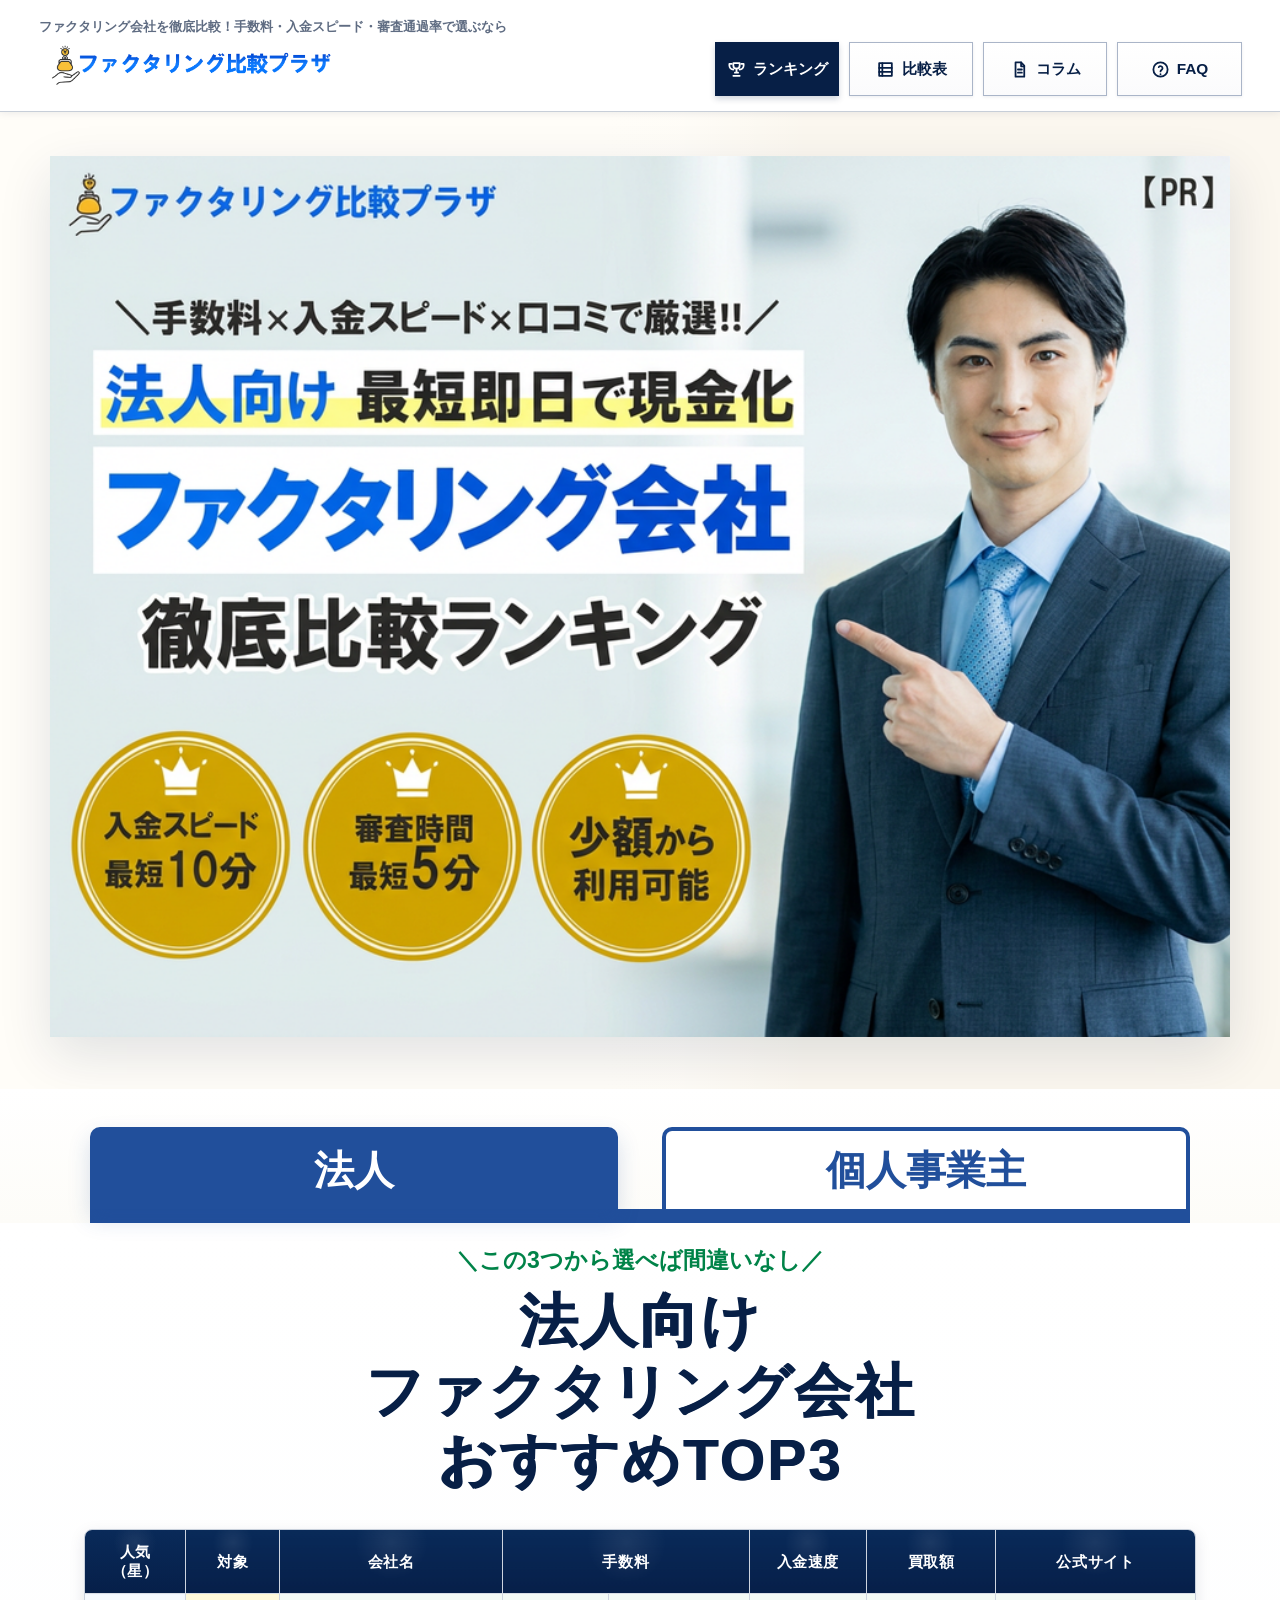
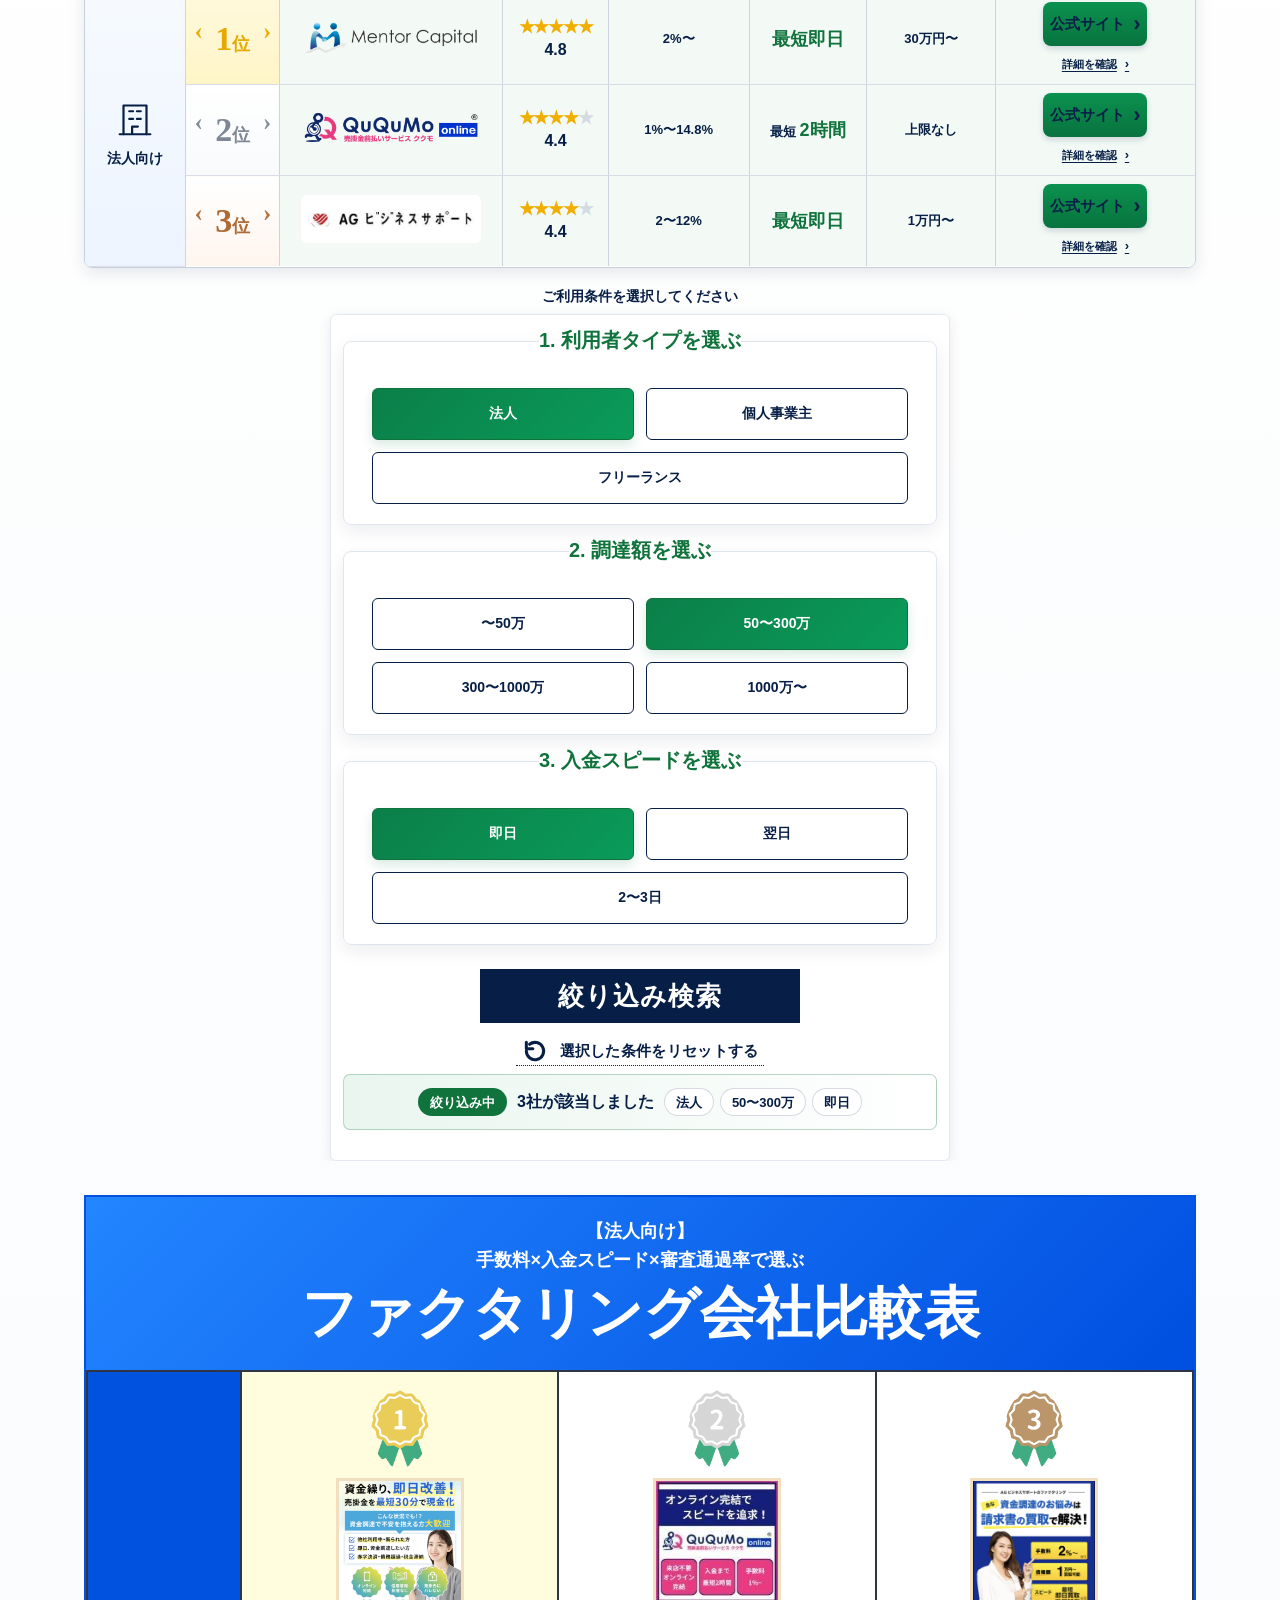
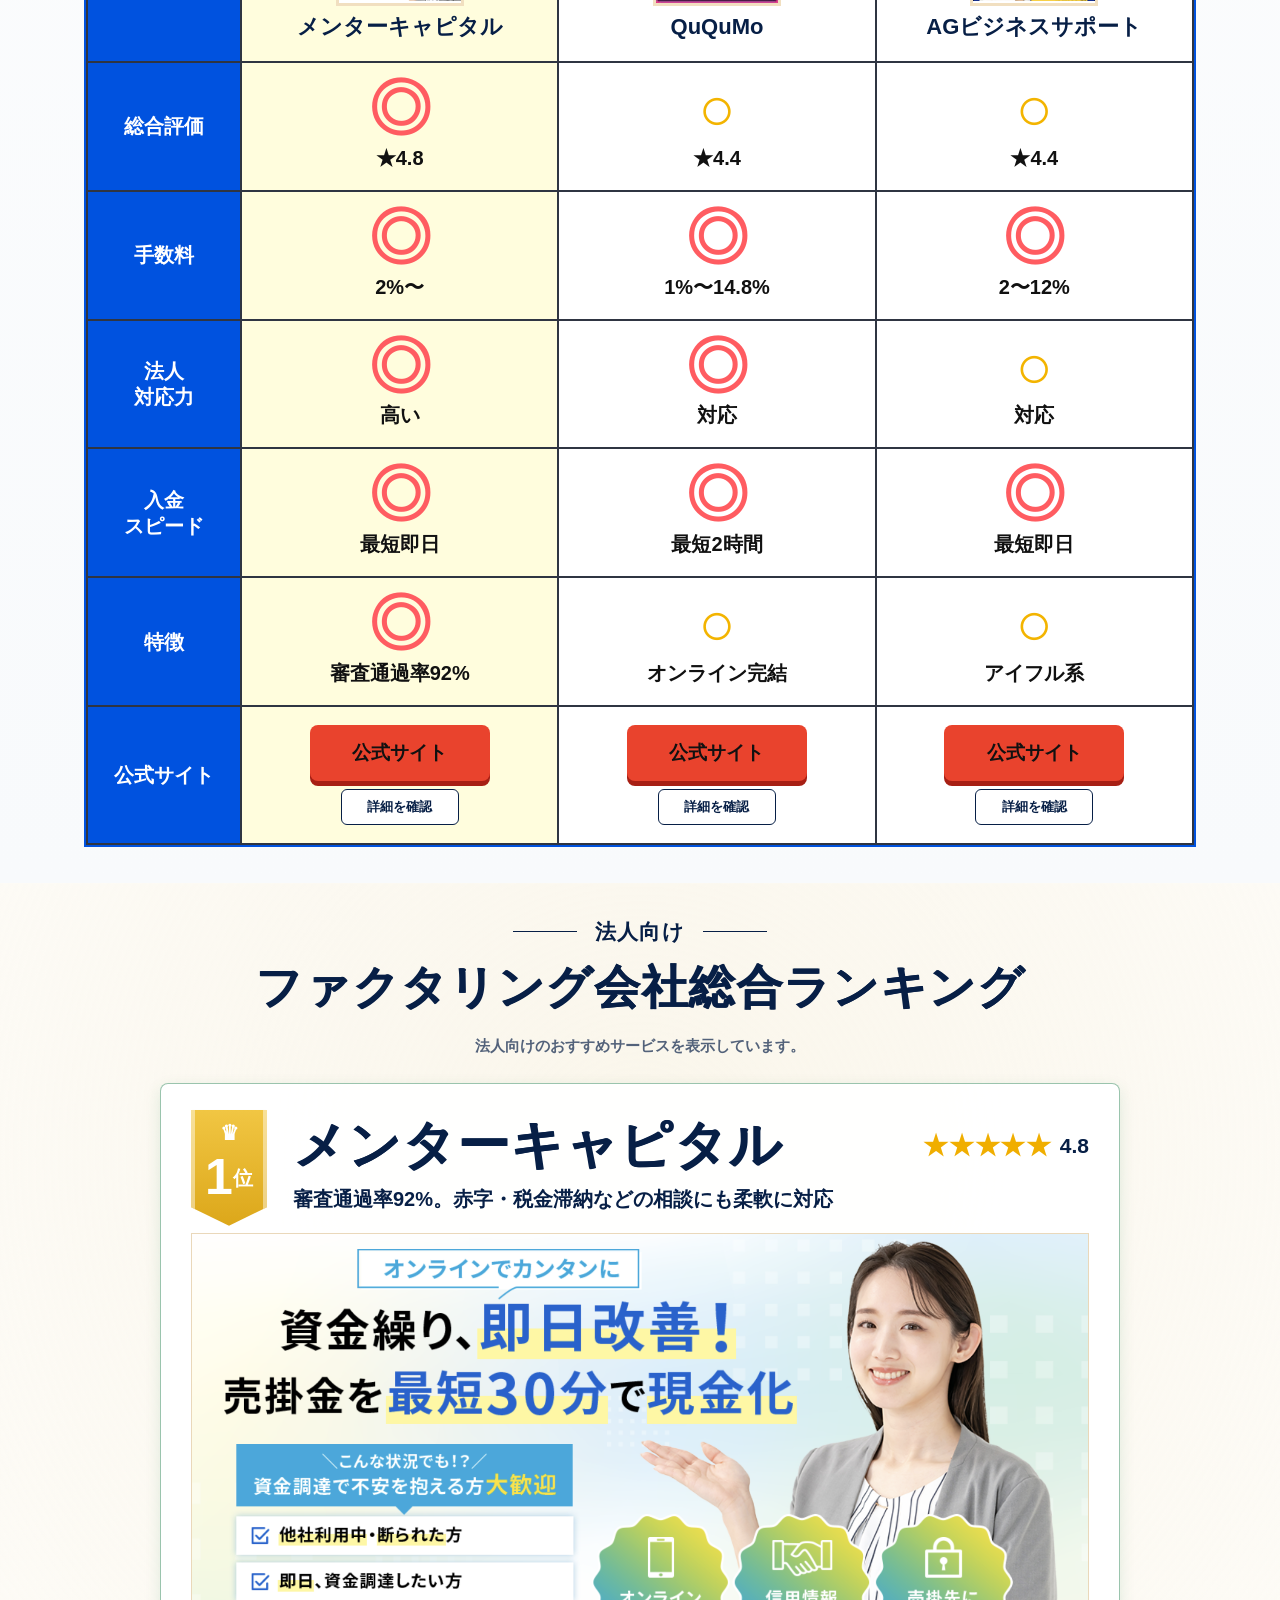
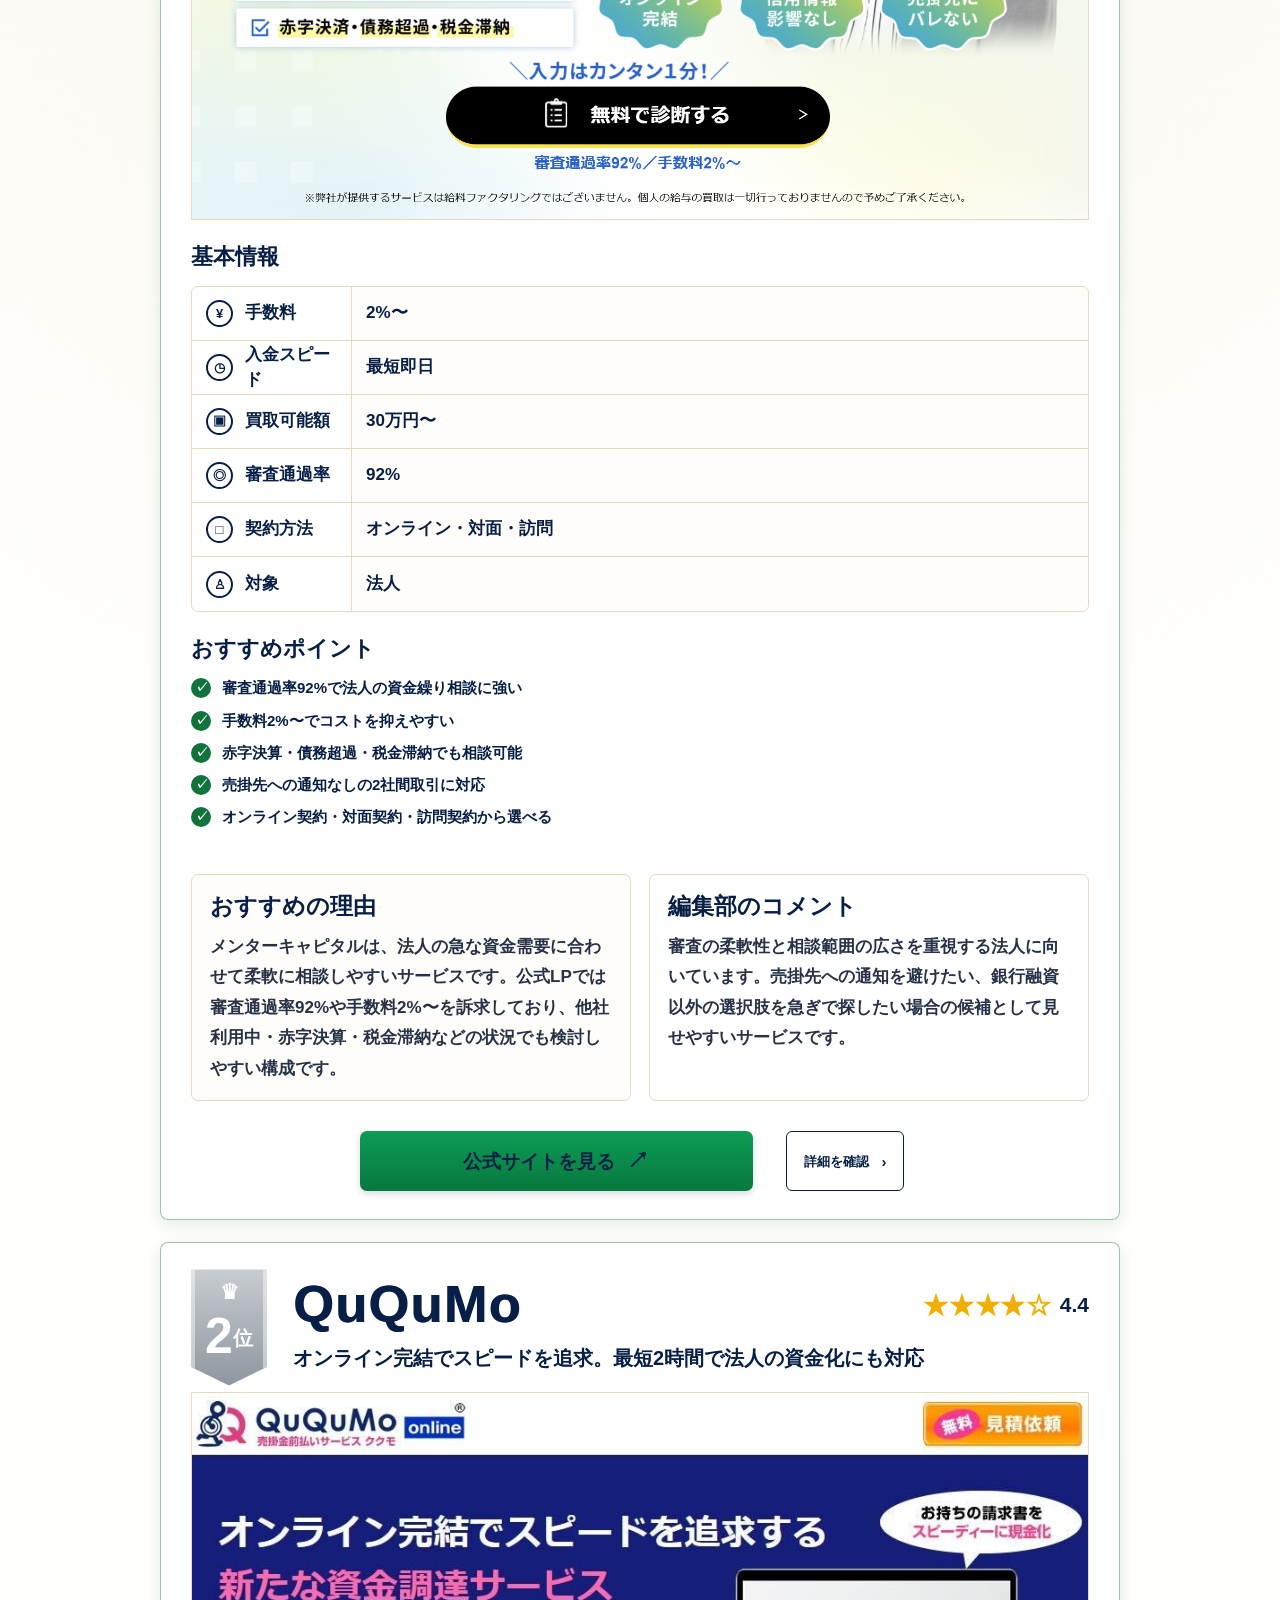
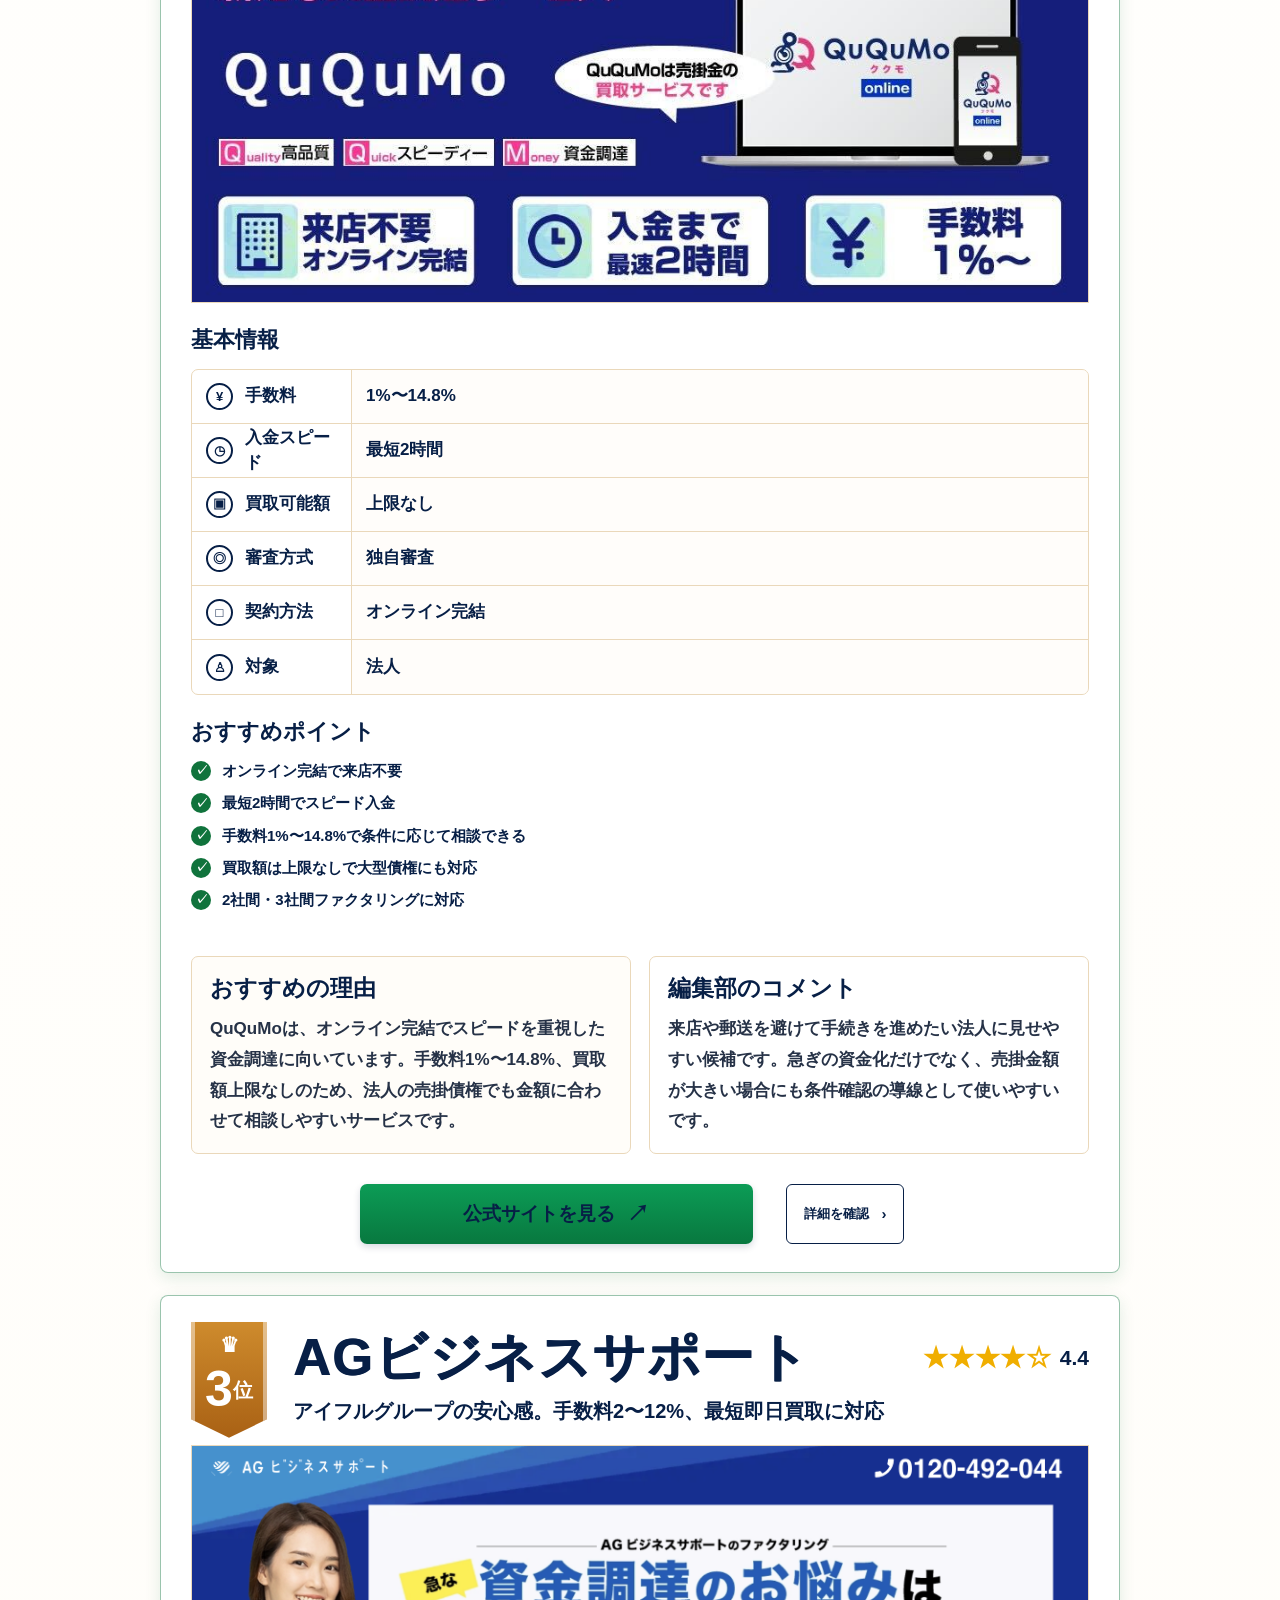
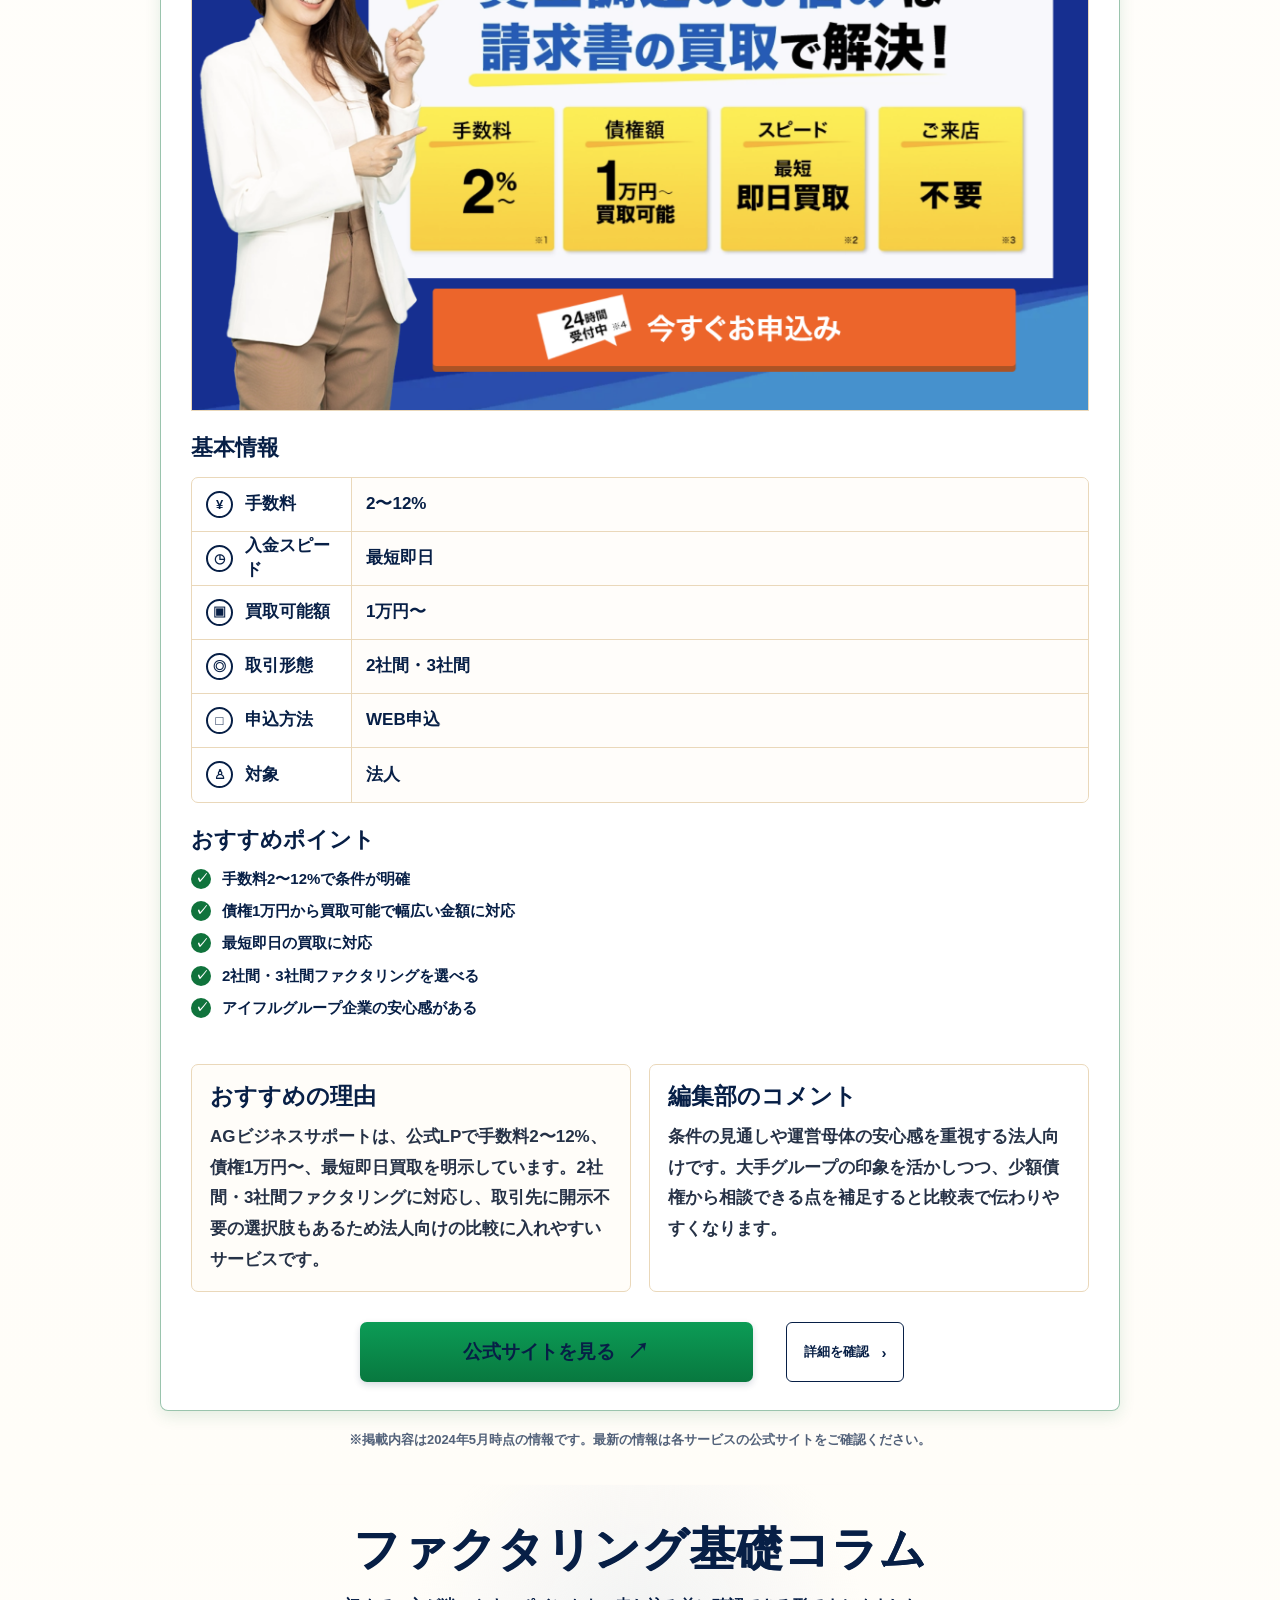
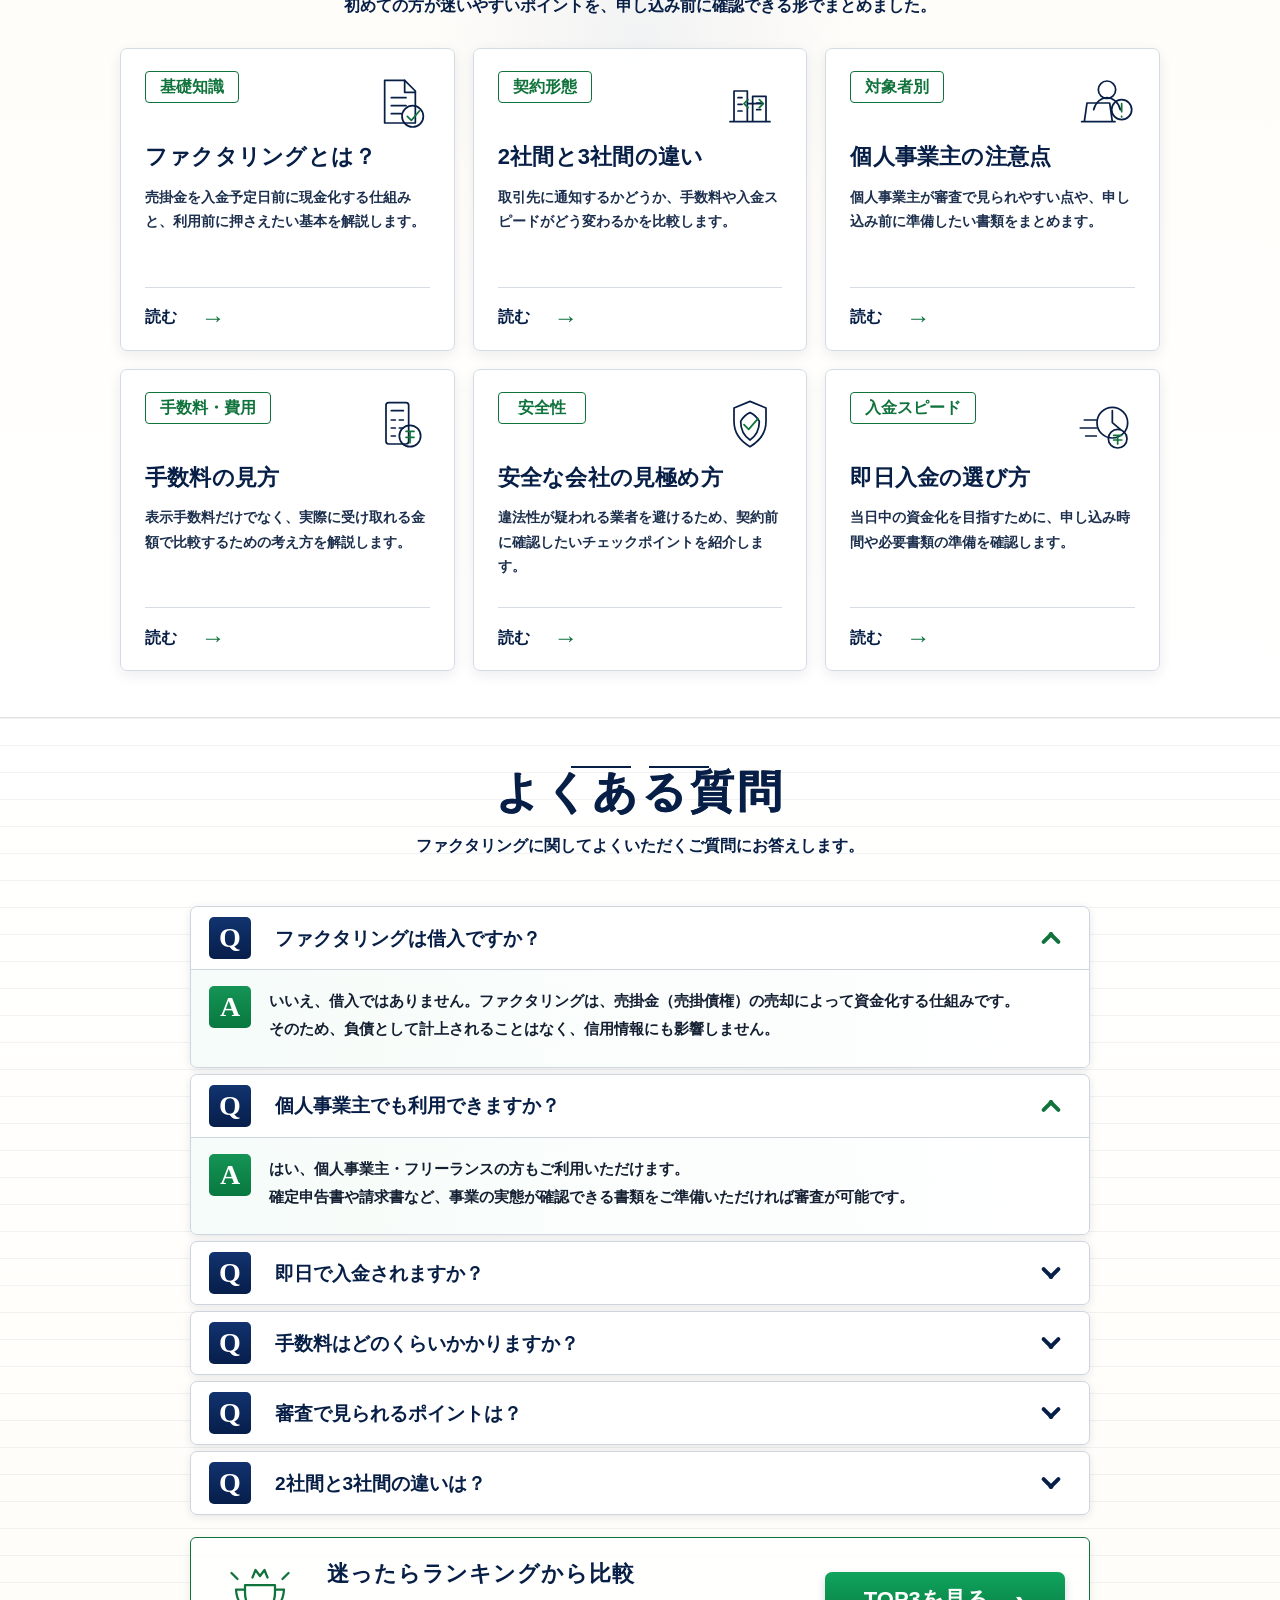
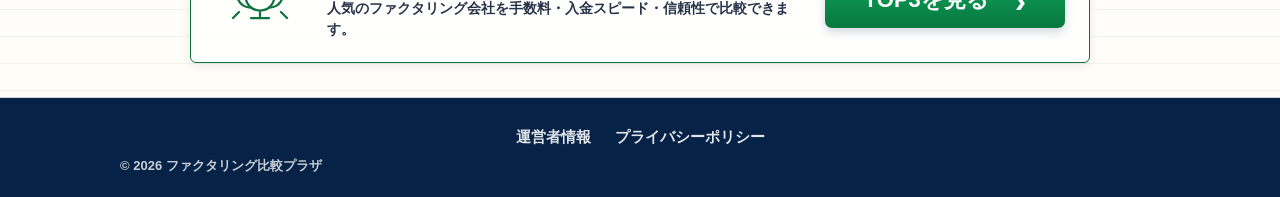
==== commit caee5bba: "Rename affiliate link class" ====
--- a/1/index.html
+++ b/1/index.html
@@ -157,7 +157,7 @@
                     </th>
                     <td class="rank rank-gold"><span>1</span><small>位</small></td>
                     <td class="company-cell">
-                      <a class="affiliate-link" href="https://jass-net.com/link.php?i=pide1y7m6bld&m=miday5mwdqmf" target="_blank" rel="noopener"><strong class="brand-logo brand-paytner"><span>ペイトナー</span></strong></a>
+                      <a class="aff-link" href="https://jass-net.com/link.php?i=pide1y7m6bld&m=miday5mwdqmf" target="_blank" rel="noopener"><strong class="brand-logo brand-paytner"><span>ペイトナー</span></strong></a>
                     </td>
                     <td class="rating-cell"><span class="stars">★★★★★</span><strong>4.9</strong></td>
                     <td>一律<strong>10%</strong></td>
@@ -173,7 +173,7 @@
                   <tr>
                     <td class="rank rank-silver"><span>2</span><small>位</small></td>
                     <td class="company-cell">
-                      <a class="affiliate-link" href="https://jass-net.com/link.php?i=pide75vgd7kl&m=miday5mwdqmf" target="_blank" rel="noopener"><strong class="brand-logo brand-labol"><span>ラボル</span></strong></a>
+                      <a class="aff-link" href="https://jass-net.com/link.php?i=pide75vgd7kl&m=miday5mwdqmf" target="_blank" rel="noopener"><strong class="brand-logo brand-labol"><span>ラボル</span></strong></a>
                     </td>
                     <td class="rating-cell"><span class="stars">★★★★<em>★</em></span><strong>4.2</strong></td>
                     <td>一律<strong>10%</strong></td>
@@ -189,7 +189,7 @@
                   <tr data-audiences="personal freelance">
                     <td class="rank rank-bronze"><span>3</span><small>位</small></td>
                     <td class="company-cell">
-                      <a class="affiliate-link" href="https://jass-net.com/link.php?i=piduvzxipach&m=miday5mwdqmf" target="_blank" rel="noopener"><strong class="brand-logo brand-ququmo"><span>QuQuMo</span></strong></a>
+                      <a class="aff-link" href="https://jass-net.com/link.php?i=piduvzxipach&m=miday5mwdqmf" target="_blank" rel="noopener"><strong class="brand-logo brand-ququmo"><span>QuQuMo</span></strong></a>
                     </td>
                     <td class="rating-cell"><span class="stars">★★★★<em>★</em></span><strong>3.8</strong></td>
                     <td>1%〜14.8%</td>
@@ -209,7 +209,7 @@
                     </th>
                     <td class="rank rank-gold"><span>1</span><small>位</small></td>
                     <td class="company-cell">
-                      <a class="affiliate-link" href="https://jass-net.com/link.php?i=pi84llxxljtz&m=miday5mwdqmf" target="_blank" rel="noopener"><strong class="brand-logo brand-mentor"><span>メンターキャピタル</span></strong></a>
+                      <a class="aff-link" href="https://jass-net.com/link.php?i=pi84llxxljtz&m=miday5mwdqmf" target="_blank" rel="noopener"><strong class="brand-logo brand-mentor"><span>メンターキャピタル</span></strong></a>
                     </td>
                     <td class="rating-cell"><span class="stars">★★★★★</span><strong>4.8</strong></td>
                     <td><strong>2%〜</strong></td>
@@ -225,7 +225,7 @@
                   <tr class="is-filter-hidden" data-audiences="corporate">
                     <td class="rank rank-silver"><span>2</span><small>位</small></td>
                     <td class="company-cell">
-                      <a class="affiliate-link" href="https://jass-net.com/link.php?i=piduvzxipach&m=miday5mwdqmf" target="_blank" rel="noopener"><strong class="brand-logo brand-ququmo"><span>QuQuMo</span></strong></a>
+                      <a class="aff-link" href="https://jass-net.com/link.php?i=piduvzxipach&m=miday5mwdqmf" target="_blank" rel="noopener"><strong class="brand-logo brand-ququmo"><span>QuQuMo</span></strong></a>
                     </td>
                     <td class="rating-cell"><span class="stars">★★★★<em>★</em></span><strong>4.4</strong></td>
                     <td>1%〜14.8%</td>
@@ -241,7 +241,7 @@
                   <tr class="is-filter-hidden">
                     <td class="rank rank-bronze"><span>3</span><small>位</small></td>
                     <td class="company-cell">
-                      <a class="affiliate-link" href="https://jass-net.com/link.php?i=pidugwvpjpxd&m=miday5mwdqmf" target="_blank" rel="noopener"><strong class="brand-logo brand-ag"><span>AGビジネスサポート</span></strong></a>
+                      <a class="aff-link" href="https://jass-net.com/link.php?i=pidugwvpjpxd&m=miday5mwdqmf" target="_blank" rel="noopener"><strong class="brand-logo brand-ag"><span>AGビジネスサポート</span></strong></a>
                     </td>
                     <td class="rating-cell"><span class="stars">★★★★<em>★</em></span><strong>4.4</strong></td>
                     <td><strong>2〜12%</strong></td>
@@ -354,17 +354,17 @@
                       <th scope="col">
                         <span class="medal gold">1</span>
                         <a class="top3-thumb top3-thumb-paytner" href="https://jass-net.com/link.php?i=pide1y7m6bld&m=miday5mwdqmf" target="_blank" rel="noopener"><img src="/assets/v3-product-paytner.png" alt=""></a>
-                        <a class="affiliate-link" href="https://jass-net.com/link.php?i=pide1y7m6bld&m=miday5mwdqmf" target="_blank" rel="noopener"><strong class="brand-logo brand-paytner"><span>ペイトナー</span></strong></a>
+                        <a class="aff-link" href="https://jass-net.com/link.php?i=pide1y7m6bld&m=miday5mwdqmf" target="_blank" rel="noopener"><strong class="brand-logo brand-paytner"><span>ペイトナー</span></strong></a>
                       </th>
                       <th scope="col">
                         <span class="medal silver">2</span>
                         <a class="top3-thumb top3-thumb-labol" href="https://jass-net.com/link.php?i=pide75vgd7kl&m=miday5mwdqmf" target="_blank" rel="noopener"><img src="/assets/v3-product-labol.png" alt=""></a>
-                        <a class="affiliate-link" href="https://jass-net.com/link.php?i=pide75vgd7kl&m=miday5mwdqmf" target="_blank" rel="noopener"><strong class="brand-logo brand-labol"><span>ラボル</span></strong></a>
+                        <a class="aff-link" href="https://jass-net.com/link.php?i=pide75vgd7kl&m=miday5mwdqmf" target="_blank" rel="noopener"><strong class="brand-logo brand-labol"><span>ラボル</span></strong></a>
                       </th>
                       <th scope="col">
                         <span class="medal bronze">3</span>
                         <a class="top3-thumb top3-thumb-ququmo" href="https://jass-net.com/link.php?i=piduvzxipach&m=miday5mwdqmf" target="_blank" rel="noopener"><img src="/assets/v3-product-ququmo.png" alt=""></a>
-                        <a class="affiliate-link" href="https://jass-net.com/link.php?i=piduvzxipach&m=miday5mwdqmf" target="_blank" rel="noopener"><strong class="brand-logo brand-ququmo"><span>QuQuMo</span></strong></a>
+                        <a class="aff-link" href="https://jass-net.com/link.php?i=piduvzxipach&m=miday5mwdqmf" target="_blank" rel="noopener"><strong class="brand-logo brand-ququmo"><span>QuQuMo</span></strong></a>
                       </th>
                     </tr>
                   </thead>
@@ -439,17 +439,17 @@
                       <th scope="col">
                         <span class="medal gold">1</span>
                         <a class="top3-thumb top3-thumb-mentor" href="https://jass-net.com/link.php?i=pi84llxxljtz&m=miday5mwdqmf" target="_blank" rel="noopener"><img src="/assets/corporate-product-mentor.png" alt=""></a>
-                        <a class="affiliate-link" href="https://jass-net.com/link.php?i=pi84llxxljtz&m=miday5mwdqmf" target="_blank" rel="noopener"><strong class="brand-logo brand-mentor"><span>メンターキャピタル</span></strong></a>
+                        <a class="aff-link" href="https://jass-net.com/link.php?i=pi84llxxljtz&m=miday5mwdqmf" target="_blank" rel="noopener"><strong class="brand-logo brand-mentor"><span>メンターキャピタル</span></strong></a>
                       </th>
                       <th scope="col">
                         <span class="medal silver">2</span>
                         <a class="top3-thumb top3-thumb-ququmo top3-thumb-ququmo-corporate" href="https://jass-net.com/link.php?i=piduvzxipach&m=miday5mwdqmf" target="_blank" rel="noopener"><img src="/assets/ququmo-comparison.jpg" alt=""></a>
-                        <a class="affiliate-link" href="https://jass-net.com/link.php?i=piduvzxipach&m=miday5mwdqmf" target="_blank" rel="noopener"><strong class="brand-logo brand-ququmo"><span>QuQuMo</span></strong></a>
+                        <a class="aff-link" href="https://jass-net.com/link.php?i=piduvzxipach&m=miday5mwdqmf" target="_blank" rel="noopener"><strong class="brand-logo brand-ququmo"><span>QuQuMo</span></strong></a>
                       </th>
                       <th scope="col">
                         <span class="medal bronze">3</span>
                         <a class="top3-thumb top3-thumb-ag" href="https://jass-net.com/link.php?i=pidugwvpjpxd&m=miday5mwdqmf" target="_blank" rel="noopener"><img src="/assets/corporate-product-ag.png" alt=""></a>
-                        <a class="affiliate-link" href="https://jass-net.com/link.php?i=pidugwvpjpxd&m=miday5mwdqmf" target="_blank" rel="noopener"><strong class="brand-logo brand-ag"><span>AGビジネスサポート</span></strong></a>
+                        <a class="aff-link" href="https://jass-net.com/link.php?i=pidugwvpjpxd&m=miday5mwdqmf" target="_blank" rel="noopener"><strong class="brand-logo brand-ag"><span>AGビジネスサポート</span></strong></a>
                       </th>
                     </tr>
                   </thead>
@@ -483,7 +483,7 @@
             <article class="ranking-card rank-one is-filter-hidden" id="paytner-detail">
               <div class="rank-ribbon"><span>1</span><small>位</small></div>
               <div class="ranking-left">
-                <h3><a class="affiliate-link" href="https://jass-net.com/link.php?i=pide1y7m6bld&m=miday5mwdqmf" target="_blank" rel="noopener">ペイトナー</a></h3>
+                <h3><a class="aff-link" href="https://jass-net.com/link.php?i=pide1y7m6bld&m=miday5mwdqmf" target="_blank" rel="noopener">ペイトナー</a></h3>
                 <div class="service-rating"><span>★★★★★</span><strong>4.9</strong></div>
                 <p class="service-catch">スピードと手軽さで選ぶなら。AI審査で即日入金！</p>
               </div>
@@ -492,7 +492,7 @@
                 <div>
                   <span>フリーランス・個人事業主向け</span>
                   <strong>請求書をその日のうちに先払い</strong>
-                  <small><a class="affiliate-link" href="https://jass-net.com/link.php?i=pide1y7m6bld&m=miday5mwdqmf" target="_blank" rel="noopener">ペイトナー</a></small>
+                  <small><a class="aff-link" href="https://jass-net.com/link.php?i=pide1y7m6bld&m=miday5mwdqmf" target="_blank" rel="noopener">ペイトナー</a></small>
                 </div>
               </div>
               <div class="ranking-body">
@@ -569,7 +569,7 @@
             <article class="ranking-card rank-two is-filter-hidden" id="labol-detail">
               <div class="rank-ribbon"><span>2</span><small>位</small></div>
               <div class="ranking-left">
-                <h3><a class="affiliate-link" href="https://jass-net.com/link.php?i=pide75vgd7kl&m=miday5mwdqmf" target="_blank" rel="noopener">ラボル</a></h3>
+                <h3><a class="aff-link" href="https://jass-net.com/link.php?i=pide75vgd7kl&m=miday5mwdqmf" target="_blank" rel="noopener">ラボル</a></h3>
                 <div class="service-rating"><span>★★★★☆</span><strong>4.2</strong></div>
                 <p class="service-catch">24時間365日いつでも申込可能！東証プライム上場グループ運営で安心</p>
               </div>
@@ -578,7 +578,7 @@
                 <div>
                   <span>24時間365日対応</span>
                   <strong>フリーランスの資金繰りをオンラインでサポート</strong>
-                  <small><a class="affiliate-link" href="https://jass-net.com/link.php?i=pide75vgd7kl&m=miday5mwdqmf" target="_blank" rel="noopener">labol</a></small>
+                  <small><a class="aff-link" href="https://jass-net.com/link.php?i=pide75vgd7kl&m=miday5mwdqmf" target="_blank" rel="noopener">labol</a></small>
                 </div>
               </div>
               <div class="ranking-body">
@@ -656,7 +656,7 @@
             <article class="ranking-card rank-three is-filter-hidden" id="ququmo-detail" data-audiences="personal freelance">
               <div class="rank-ribbon"><span>3</span><small>位</small></div>
               <div class="ranking-left">
-                <h3><a class="affiliate-link" href="https://jass-net.com/link.php?i=piduvzxipach&m=miday5mwdqmf" target="_blank" rel="noopener">QuQuMo</a></h3>
+                <h3><a class="aff-link" href="https://jass-net.com/link.php?i=piduvzxipach&m=miday5mwdqmf" target="_blank" rel="noopener">QuQuMo</a></h3>
                 <div class="service-rating"><span>★★★★☆</span><strong>3.8</strong></div>
                 <p class="service-catch">上限なしで柔軟に対応！手数料1%〜14.8%の幅広いプラン</p>
               </div>
@@ -665,7 +665,7 @@
                 <div>
                   <span>オンライン完結</span>
                   <strong>必要書類をアップロードしてスピード資金化</strong>
-                  <small><a class="affiliate-link" href="https://jass-net.com/link.php?i=piduvzxipach&m=miday5mwdqmf" target="_blank" rel="noopener">QuQuMo</a></small>
+                  <small><a class="aff-link" href="https://jass-net.com/link.php?i=piduvzxipach&m=miday5mwdqmf" target="_blank" rel="noopener">QuQuMo</a></small>
                 </div>
               </div>
               <div class="ranking-body">
@@ -742,7 +742,7 @@
             <article class="ranking-card rank-one" id="mentor-detail">
               <div class="rank-ribbon"><span>1</span><small>位</small></div>
               <div class="ranking-left">
-                <h3><a class="affiliate-link" href="https://jass-net.com/link.php?i=pi84llxxljtz&m=miday5mwdqmf" target="_blank" rel="noopener">メンターキャピタル</a></h3>
+                <h3><a class="aff-link" href="https://jass-net.com/link.php?i=pi84llxxljtz&m=miday5mwdqmf" target="_blank" rel="noopener">メンターキャピタル</a></h3>
                 <div class="service-rating"><span>★★★★★</span><strong>4.8</strong></div>
                 <p class="service-catch">審査通過率92%。赤字・税金滞納などの相談にも柔軟に対応</p>
               </div>
@@ -751,7 +751,7 @@
                 <div>
                   <span>法人向け</span>
                   <strong>売掛金を活用して最短即日で資金調達</strong>
-                  <small><a class="affiliate-link" href="https://jass-net.com/link.php?i=pi84llxxljtz&m=miday5mwdqmf" target="_blank" rel="noopener">メンターキャピタル</a></small>
+                  <small><a class="aff-link" href="https://jass-net.com/link.php?i=pi84llxxljtz&m=miday5mwdqmf" target="_blank" rel="noopener">メンターキャピタル</a></small>
                 </div>
               </div>
               <div class="ranking-body">
@@ -796,7 +796,7 @@
             <article class="ranking-card rank-two" id="ququmo-corporate-detail" data-audiences="corporate">
               <div class="rank-ribbon"><span>2</span><small>位</small></div>
               <div class="ranking-left">
-                <h3><a class="affiliate-link" href="https://jass-net.com/link.php?i=piduvzxipach&m=miday5mwdqmf" target="_blank" rel="noopener">QuQuMo</a></h3>
+                <h3><a class="aff-link" href="https://jass-net.com/link.php?i=piduvzxipach&m=miday5mwdqmf" target="_blank" rel="noopener">QuQuMo</a></h3>
                 <div class="service-rating"><span>★★★★☆</span><strong>4.4</strong></div>
                 <p class="service-catch">オンライン完結でスピードを追求。最短2時間で法人の資金化にも対応</p>
               </div>
@@ -805,7 +805,7 @@
                 <div>
                   <span>法人向け</span>
                   <strong>請求書をオンラインで送ってスピーディーに現金化</strong>
-                  <small><a class="affiliate-link" href="https://jass-net.com/link.php?i=piduvzxipach&m=miday5mwdqmf" target="_blank" rel="noopener">QuQuMo</a></small>
+                  <small><a class="aff-link" href="https://jass-net.com/link.php?i=piduvzxipach&m=miday5mwdqmf" target="_blank" rel="noopener">QuQuMo</a></small>
                 </div>
               </div>
               <div class="ranking-body">
@@ -850,7 +850,7 @@
             <article class="ranking-card rank-three" id="ag-detail">
               <div class="rank-ribbon"><span>3</span><small>位</small></div>
               <div class="ranking-left">
-                <h3><a class="affiliate-link" href="https://jass-net.com/link.php?i=pidugwvpjpxd&m=miday5mwdqmf" target="_blank" rel="noopener">AGビジネスサポート</a></h3>
+                <h3><a class="aff-link" href="https://jass-net.com/link.php?i=pidugwvpjpxd&m=miday5mwdqmf" target="_blank" rel="noopener">AGビジネスサポート</a></h3>
                 <div class="service-rating"><span>★★★★☆</span><strong>4.4</strong></div>
                 <p class="service-catch">アイフルグループの安心感。手数料2〜12%、最短即日買取に対応</p>
               </div>
@@ -859,7 +859,7 @@
                 <div>
                   <span>法人向け</span>
                   <strong>売掛債権を最短即日で資金化</strong>
-                  <small><a class="affiliate-link" href="https://jass-net.com/link.php?i=pidugwvpjpxd&m=miday5mwdqmf" target="_blank" rel="noopener">AGビジネスサポート</a></small>
+                  <small><a class="aff-link" href="https://jass-net.com/link.php?i=pidugwvpjpxd&m=miday5mwdqmf" target="_blank" rel="noopener">AGビジネスサポート</a></small>
                 </div>
               </div>
               <div class="ranking-body">
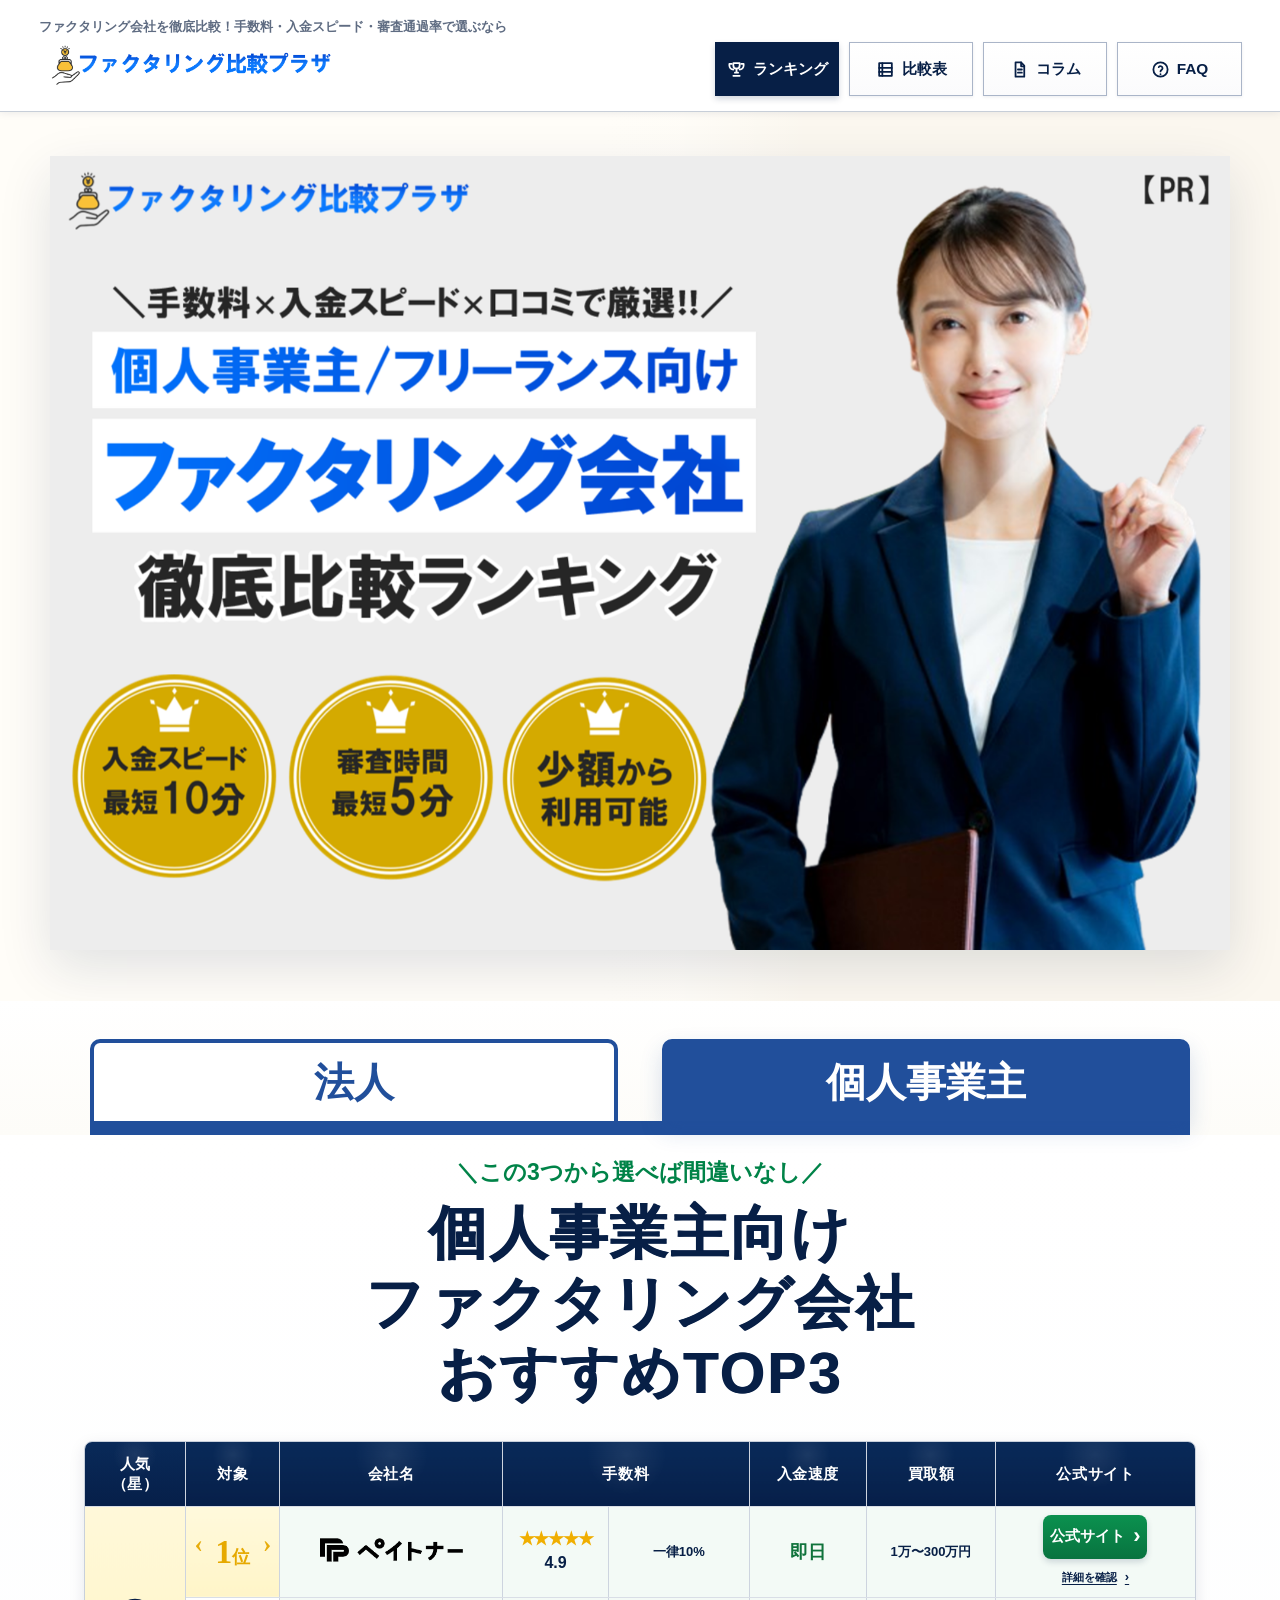
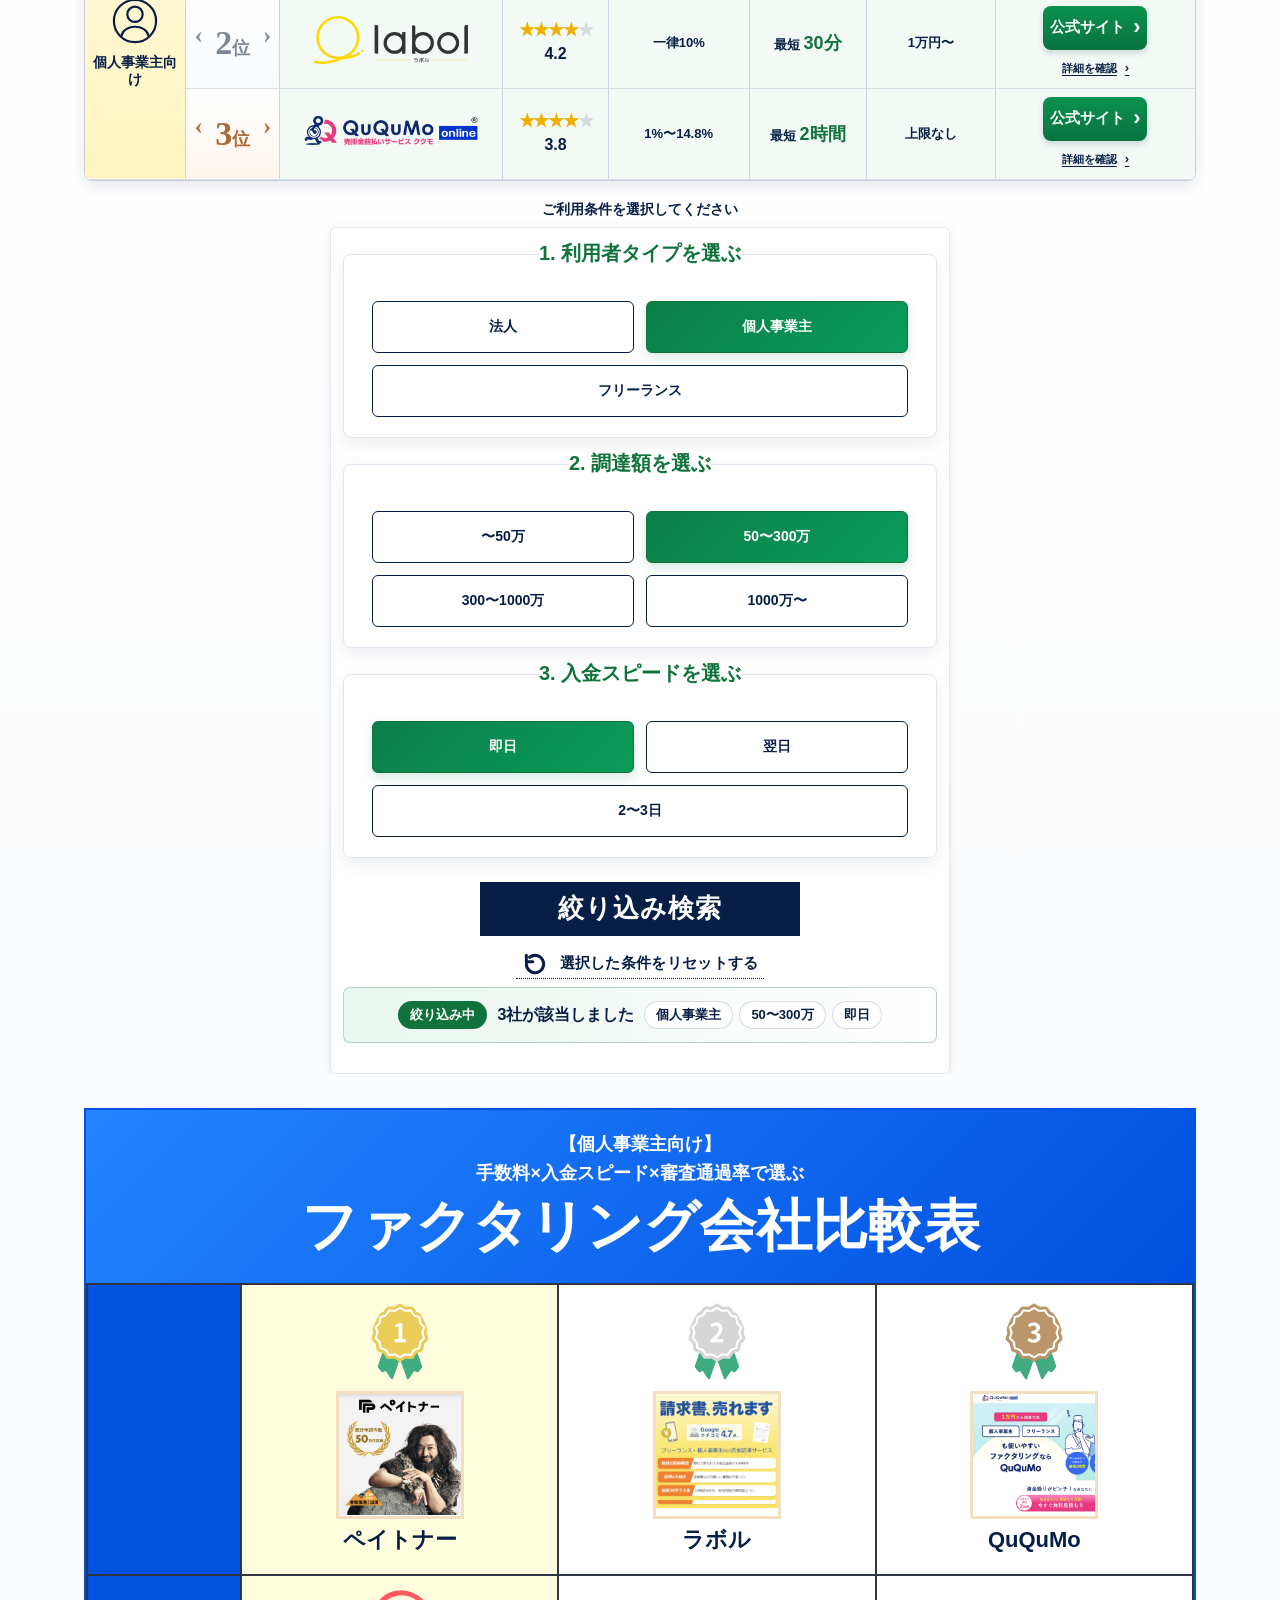
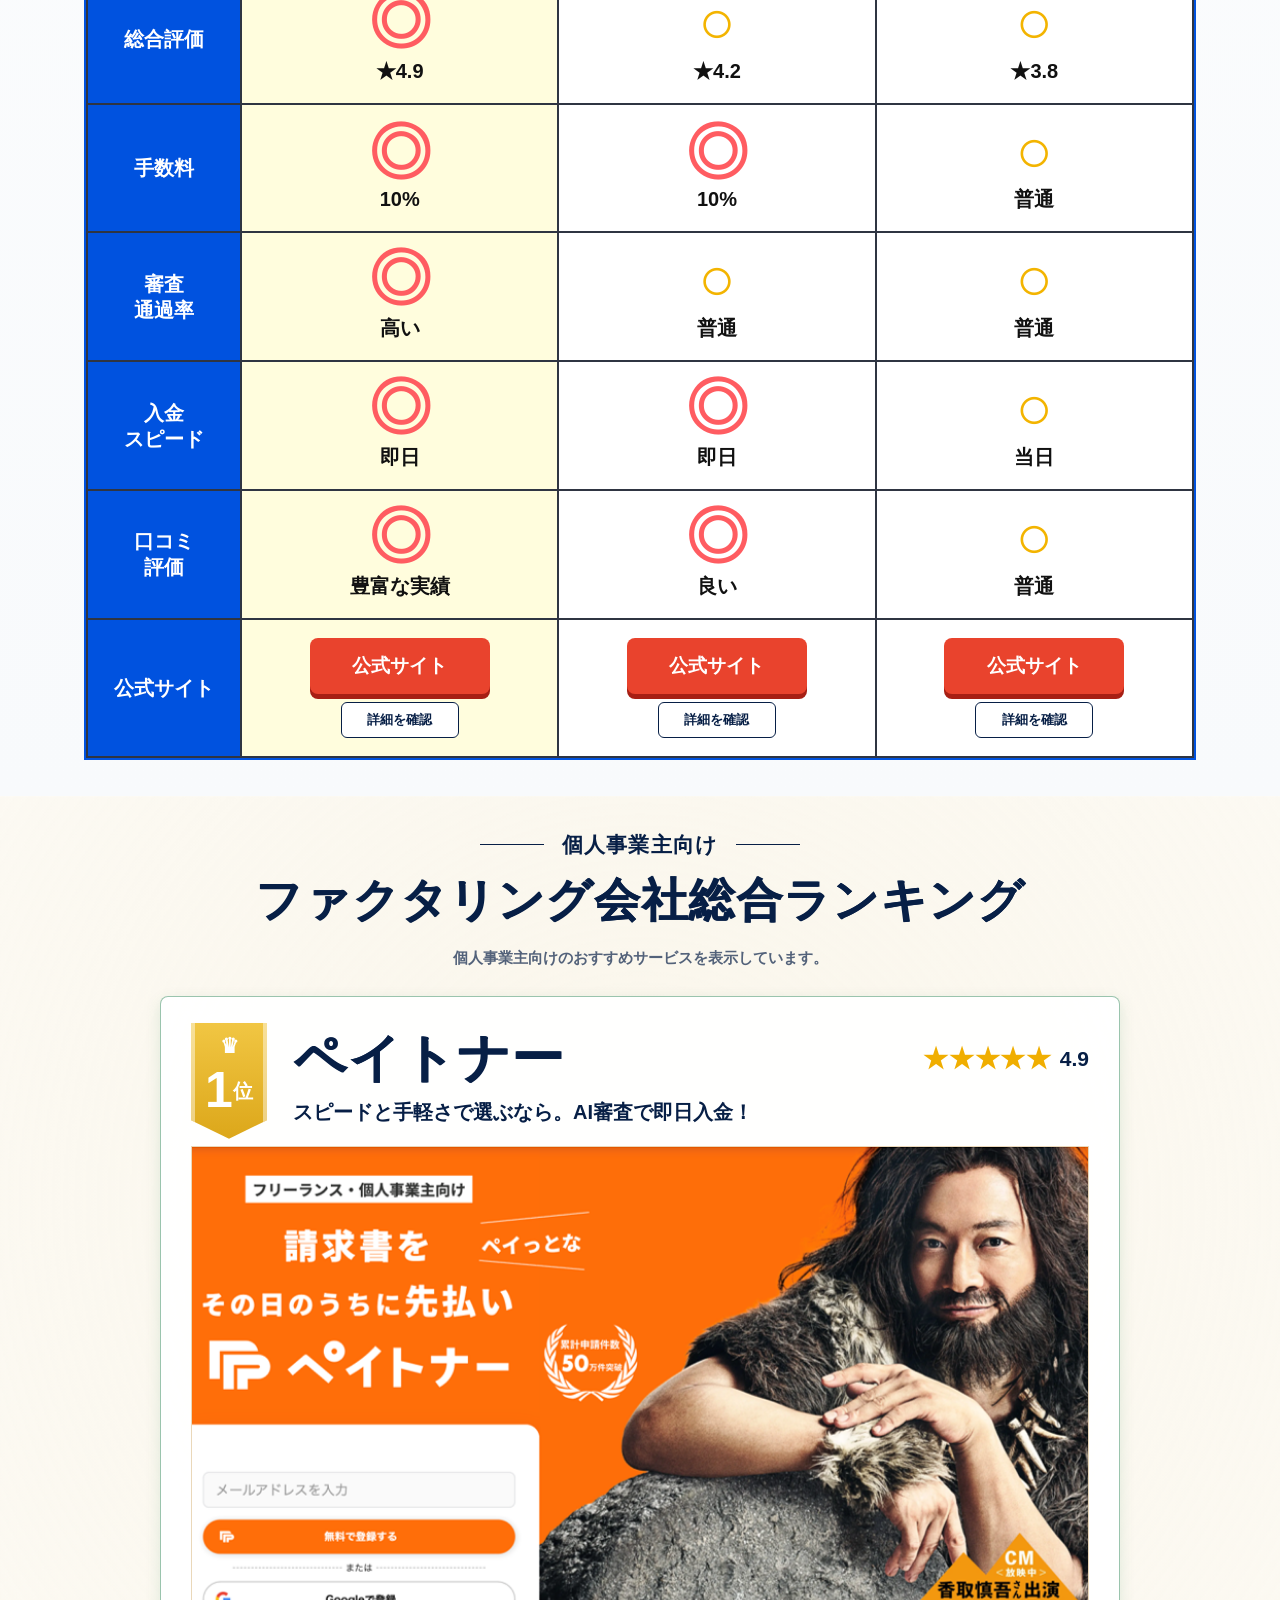
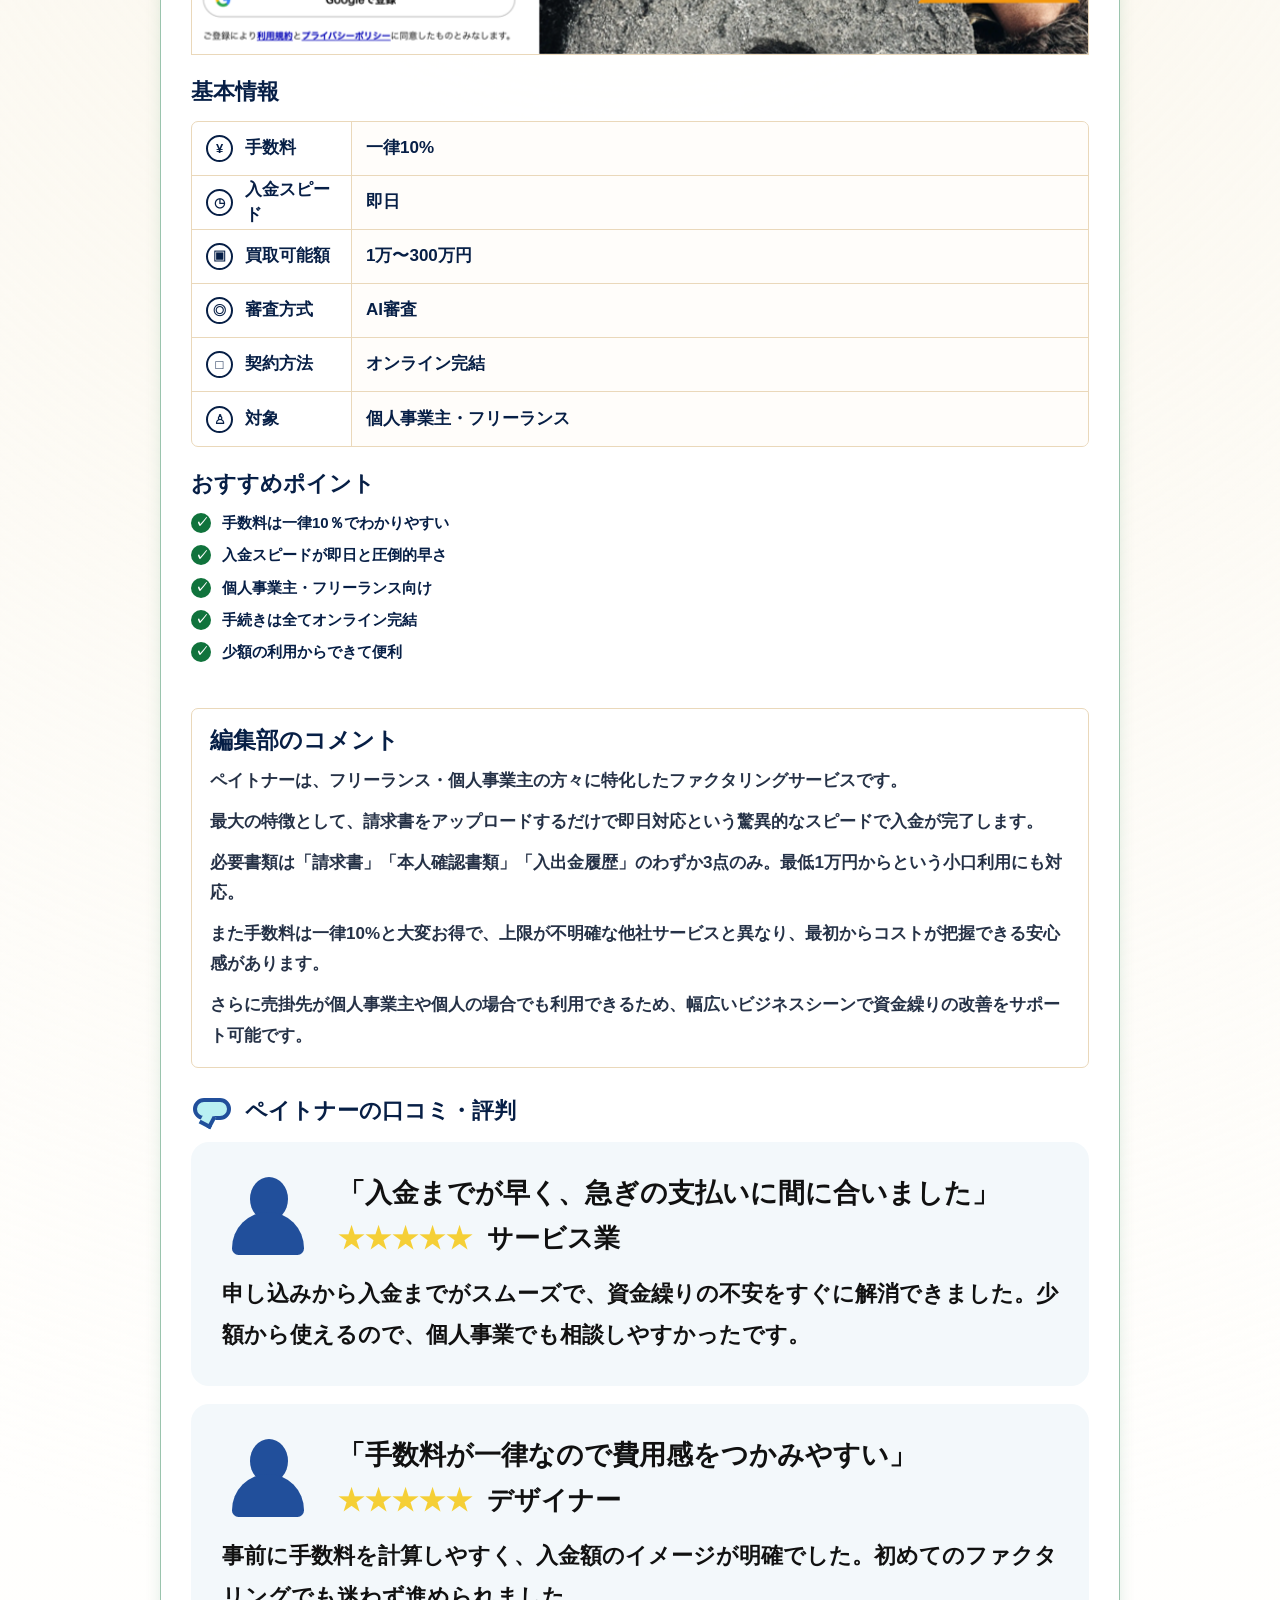
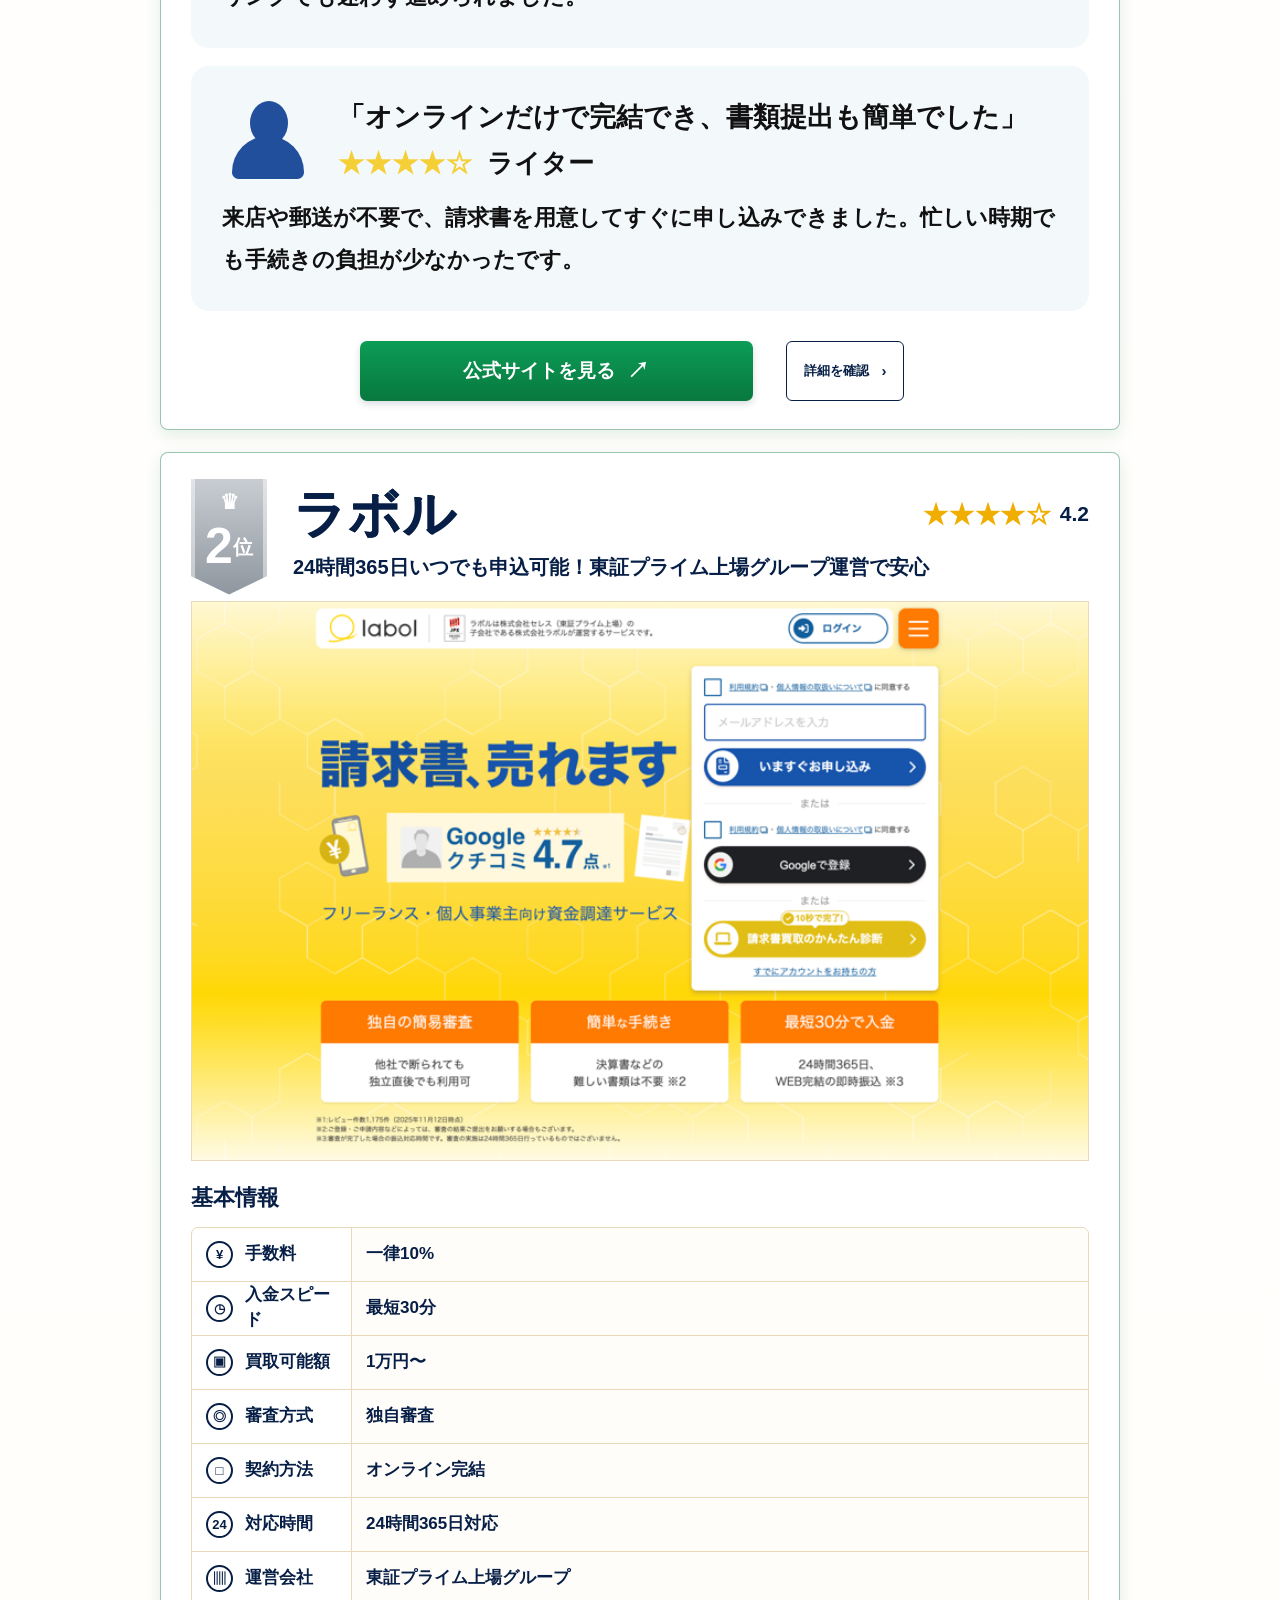
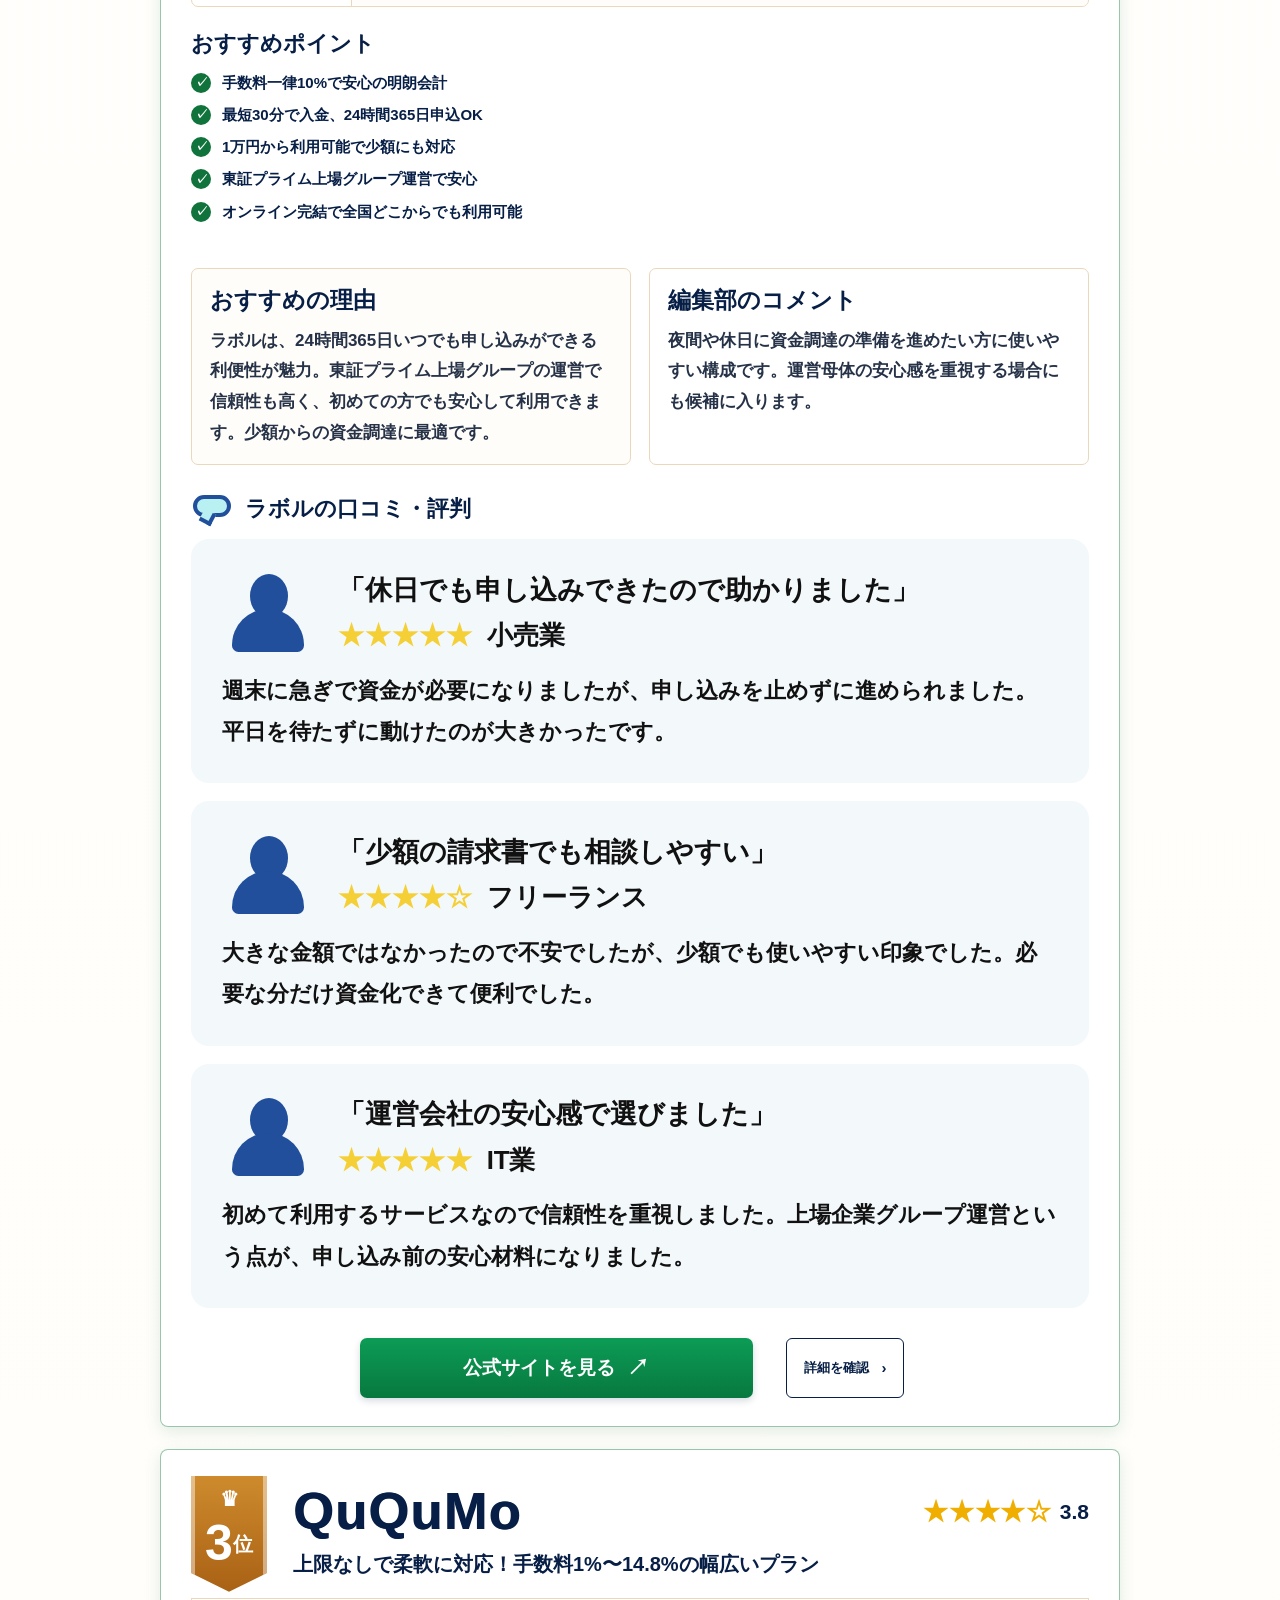
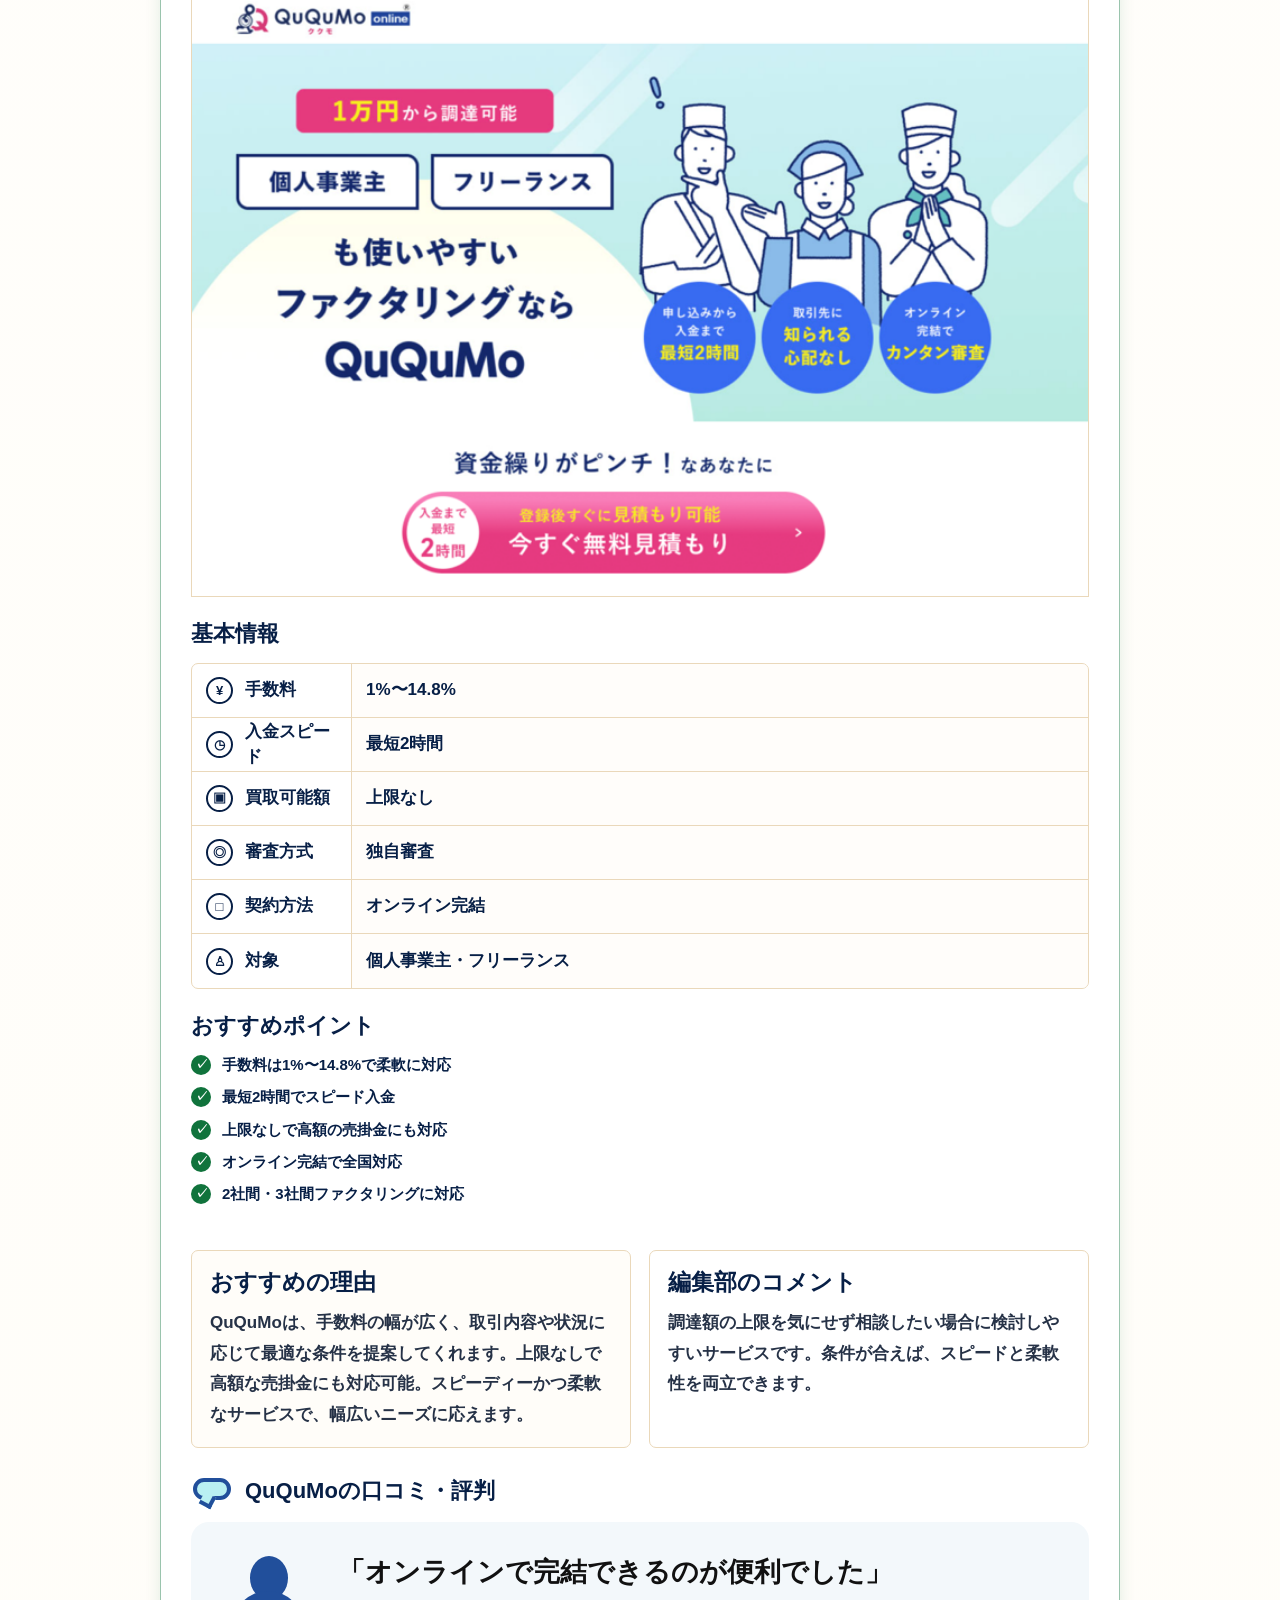
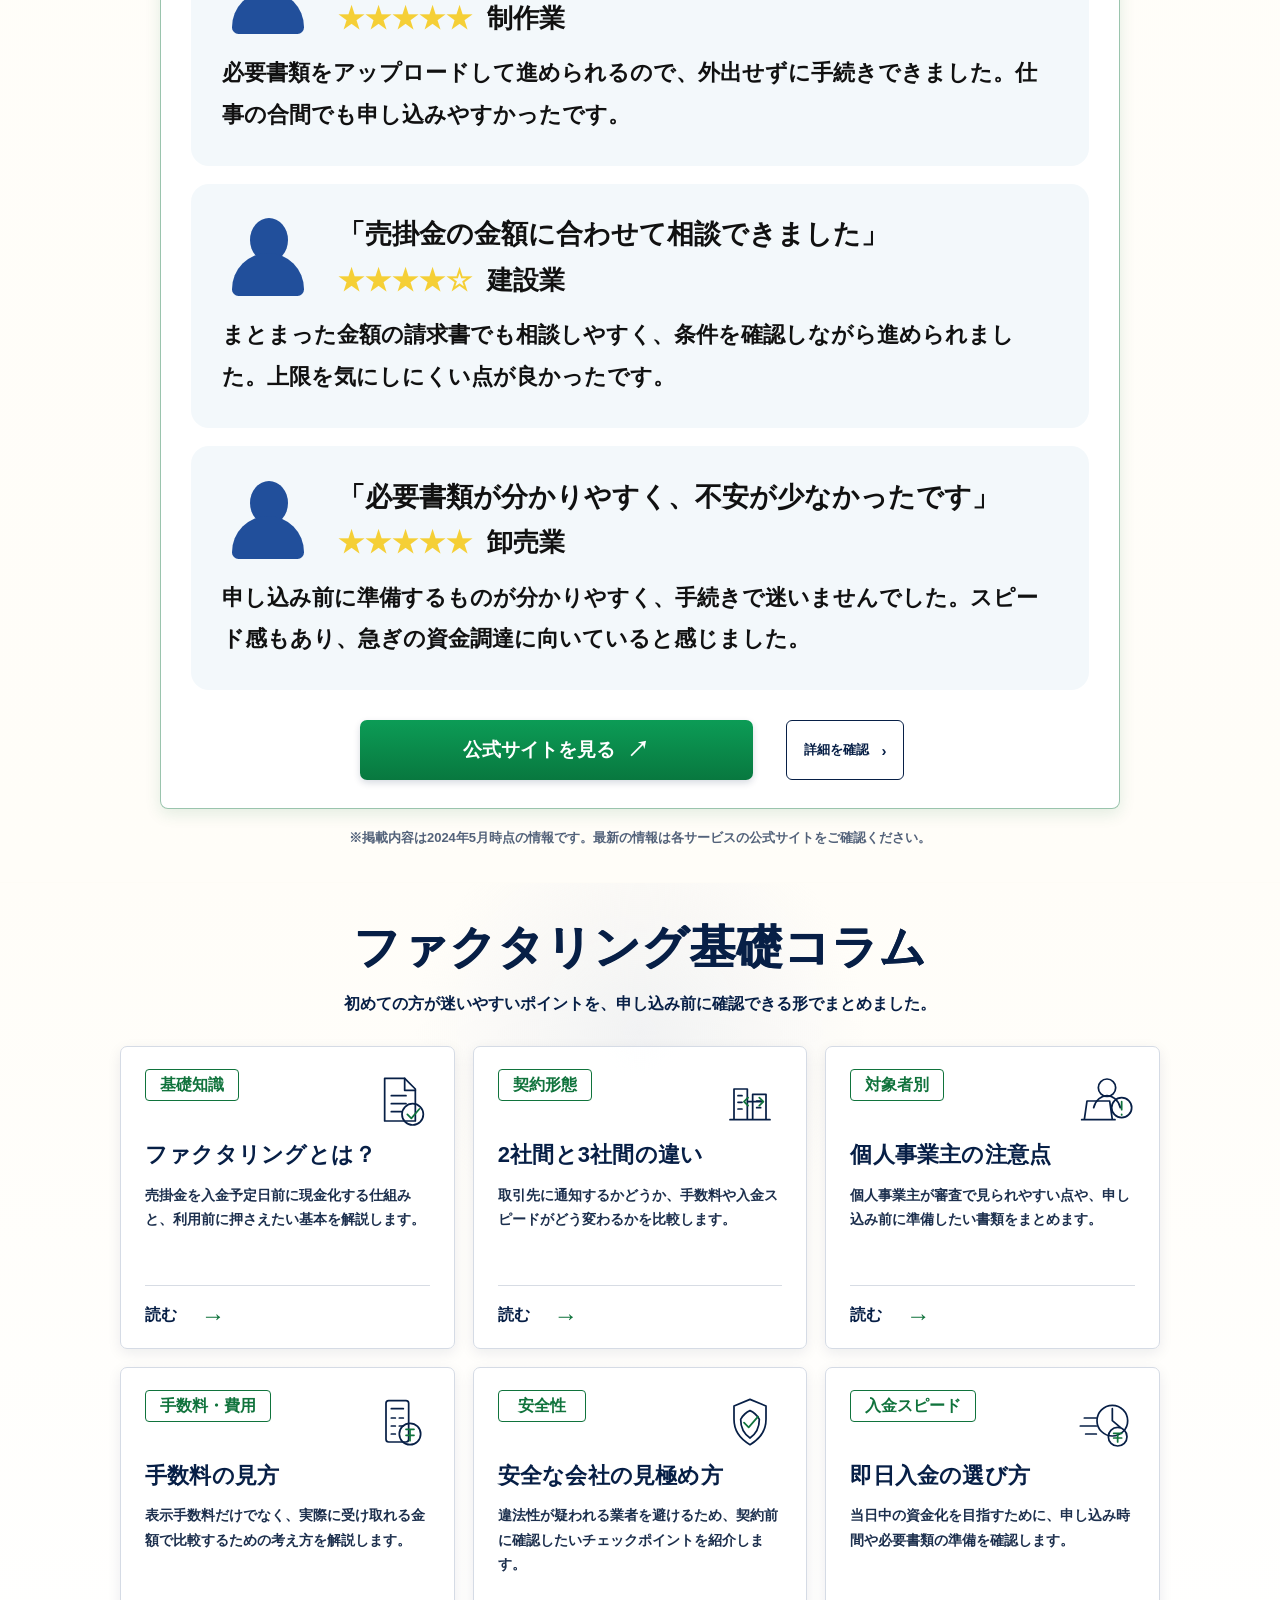
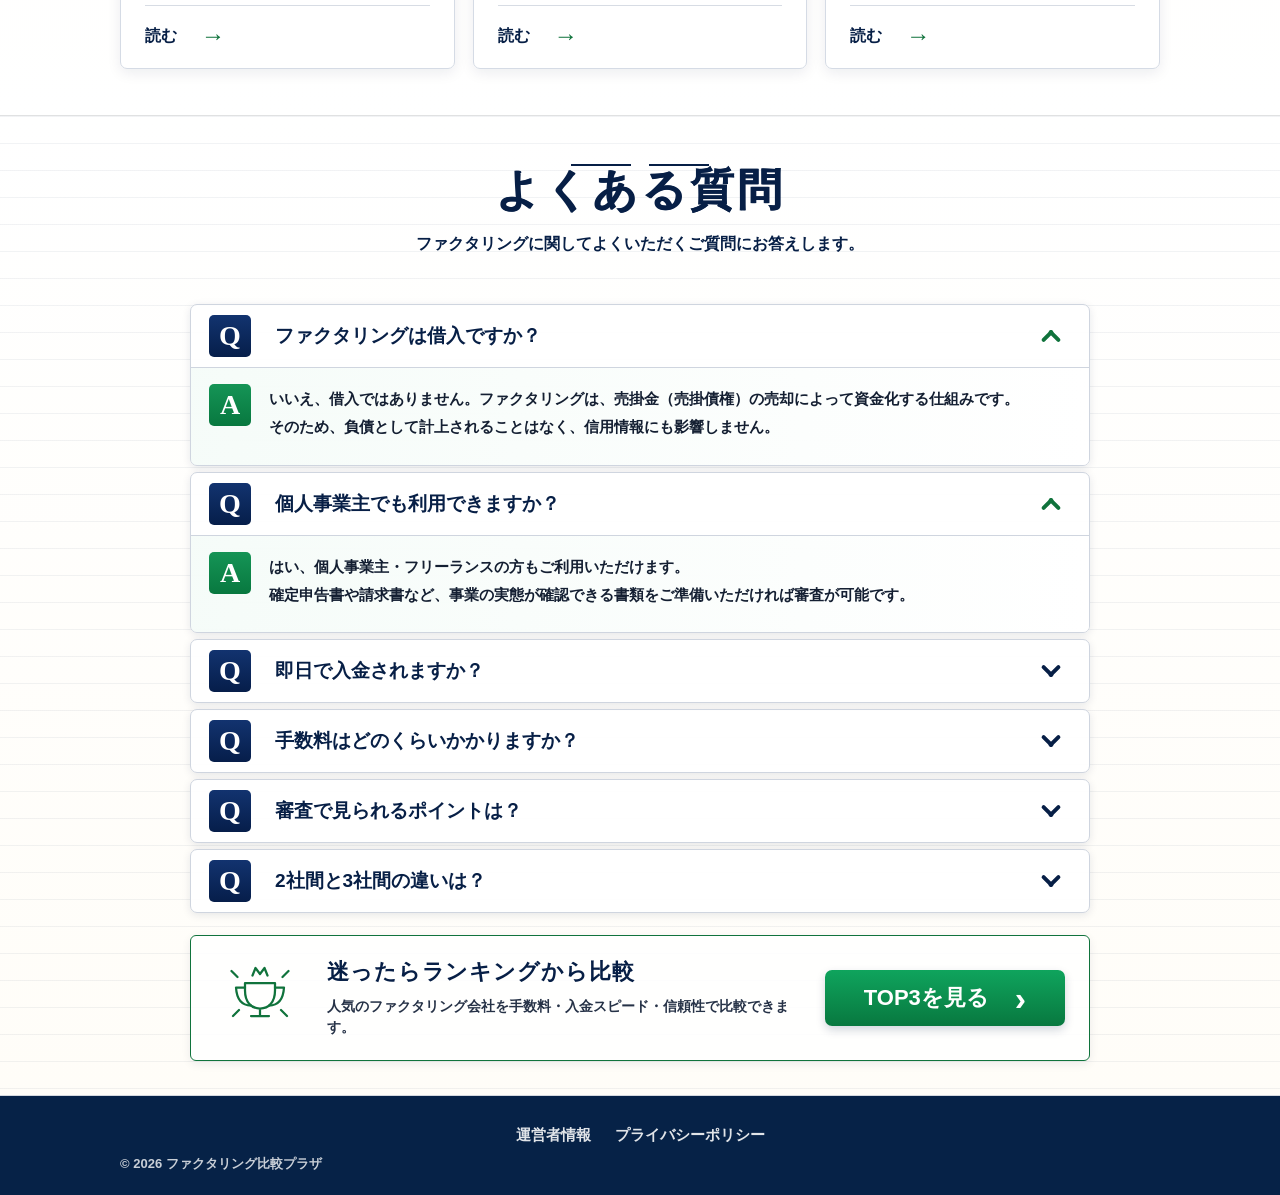
==== commit 21be5cd1: "Fix affiliate image links" ====
--- a/1/index.html
+++ b/1/index.html
@@ -108,10 +108,10 @@
 
         <section class="audience-switch-section" aria-label="利用者タイプ切り替え">
           <div class="audience-switch" role="tablist" aria-label="法人と個人事業主の切り替え">
-            <button class="audience-tab is-active" type="button" role="tab" aria-selected="true" aria-controls="search" data-audience-tab="corporate">
+            <button class="audience-tab" type="button" role="tab" aria-selected="false" aria-controls="search" data-audience-tab="corporate">
               法人
             </button>
-            <button class="audience-tab" type="button" role="tab" aria-selected="false" aria-controls="search" data-audience-tab="personal">
+            <button class="audience-tab is-active" type="button" role="tab" aria-selected="true" aria-controls="search" data-audience-tab="personal">
               個人事業主
             </button>
           </div>
@@ -122,7 +122,7 @@
             <div class="pickup-heading">
               <p class="pickup-copy">＼この3つから選べば間違いなし／</p>
               <h2 id="comparison-title">
-                <span class="heading-line">法人向け</span><span class="heading-line">ファクタリング会社</span><span class="heading-line">おすすめTOP3</span>
+                <span class="heading-line">個人事業主向け</span><span class="heading-line">ファクタリング会社</span><span class="heading-line">おすすめTOP3</span>
               </h2>
             </div>
 
@@ -243,7 +243,7 @@
                     <td class="company-cell">
                       <a class="aff-link" href="https://jass-net.com/link.php?i=pidugwvpjpxd&m=miday5mwdqmf" target="_blank" rel="noopener"><strong class="brand-logo brand-ag"><span>AGビジネスサポート</span></strong></a>
                     </td>
-                    <td class="rating-cell"><span class="stars">★★★★<em>★</em></span><strong>4.4</strong></td>
+                    <td class="rating-cell"><span class="stars">★★★★<em>★</em></span><strong>3.9</strong></td>
                     <td><strong>2〜12%</strong></td>
                     <td><strong class="green-text">最短即日</strong></td>
                     <td>1万円〜</td>
@@ -268,14 +268,14 @@
                     <fieldset class="filter-step">
                       <legend>1. 利用者タイプを選ぶ</legend>
                       <div class="option-grid option-grid-3">
+                        <label class="filter-option">
+                          <input type="radio" name="type" value="corporate">
+                          <span>法人</span>
+                        </label>
                         <label class="filter-option is-selected">
-                          <input type="radio" name="type" value="corporate" checked>
-                          <span>法人</span>
+                          <input type="radio" name="type" value="personal" checked>
+                          <span>個人事業主</span>
                           <i aria-hidden="true">✓</i>
-                        </label>
-                        <label class="filter-option">
-                          <input type="radio" name="type" value="personal">
-                          <span>個人事業主</span>
                         </label>
                         <label class="filter-option">
                           <input type="radio" name="type" value="freelance">
@@ -340,7 +340,7 @@
               </div>
             </section>
 
-            <div class="top3-compare is-filter-hidden" aria-label="おすすめ3社比較" data-audience-panel="personal">
+            <div class="top3-compare" aria-label="おすすめ3社比較" data-audience-panel="personal">
               <div class="top3-compare-head">
                 <p><strong>【個人事業主向け】</strong><span>手数料×入金スピード×審査通過率で選ぶ</span></p>
                 <h3><span class="heading-line">ファクタリング会社</span><span class="heading-line">比較表</span></h3>
@@ -353,17 +353,17 @@
                       <th scope="col"></th>
                       <th scope="col">
                         <span class="medal gold">1</span>
-                        <a class="top3-thumb top3-thumb-paytner" href="https://jass-net.com/link.php?i=pide1y7m6bld&m=miday5mwdqmf" target="_blank" rel="noopener"><img src="/assets/v3-product-paytner.png" alt=""></a>
+                        <a class="top3-thumb top3-thumb-paytner aff-link" href="https://jass-net.com/link.php?i=pide1y7m6bld&m=miday5mwdqmf" target="_blank" rel="noopener"><img src="/assets/v3-product-paytner.png" alt=""></a>
                         <a class="aff-link" href="https://jass-net.com/link.php?i=pide1y7m6bld&m=miday5mwdqmf" target="_blank" rel="noopener"><strong class="brand-logo brand-paytner"><span>ペイトナー</span></strong></a>
                       </th>
                       <th scope="col">
                         <span class="medal silver">2</span>
-                        <a class="top3-thumb top3-thumb-labol" href="https://jass-net.com/link.php?i=pide75vgd7kl&m=miday5mwdqmf" target="_blank" rel="noopener"><img src="/assets/v3-product-labol.png" alt=""></a>
+                        <a class="top3-thumb top3-thumb-labol aff-link" href="https://jass-net.com/link.php?i=pide75vgd7kl&m=miday5mwdqmf" target="_blank" rel="noopener"><img src="/assets/v3-product-labol.png" alt=""></a>
                         <a class="aff-link" href="https://jass-net.com/link.php?i=pide75vgd7kl&m=miday5mwdqmf" target="_blank" rel="noopener"><strong class="brand-logo brand-labol"><span>ラボル</span></strong></a>
                       </th>
                       <th scope="col">
                         <span class="medal bronze">3</span>
-                        <a class="top3-thumb top3-thumb-ququmo" href="https://jass-net.com/link.php?i=piduvzxipach&m=miday5mwdqmf" target="_blank" rel="noopener"><img src="/assets/v3-product-ququmo.png" alt=""></a>
+                        <a class="top3-thumb top3-thumb-ququmo aff-link" href="https://jass-net.com/link.php?i=piduvzxipach&m=miday5mwdqmf" target="_blank" rel="noopener"><img src="/assets/v3-product-ququmo.png" alt=""></a>
                         <a class="aff-link" href="https://jass-net.com/link.php?i=piduvzxipach&m=miday5mwdqmf" target="_blank" rel="noopener"><strong class="brand-logo brand-ququmo"><span>QuQuMo</span></strong></a>
                       </th>
                     </tr>
@@ -425,7 +425,7 @@
               </div>
             </div>
 
-            <div class="top3-compare" aria-label="法人向けおすすめ3社比較" data-audience-panel="corporate">
+            <div class="top3-compare is-filter-hidden" aria-label="法人向けおすすめ3社比較" data-audience-panel="corporate">
               <div class="top3-compare-head">
                 <p><strong>【法人向け】</strong><span>手数料×入金スピード×審査通過率で選ぶ</span></p>
                 <h3><span class="heading-line">ファクタリング会社</span><span class="heading-line">比較表</span></h3>
@@ -438,23 +438,23 @@
                       <th scope="col"></th>
                       <th scope="col">
                         <span class="medal gold">1</span>
-                        <a class="top3-thumb top3-thumb-mentor" href="https://jass-net.com/link.php?i=pi84llxxljtz&m=miday5mwdqmf" target="_blank" rel="noopener"><img src="/assets/corporate-product-mentor.png" alt=""></a>
+                        <a class="top3-thumb top3-thumb-mentor aff-link" href="https://jass-net.com/link.php?i=pi84llxxljtz&m=miday5mwdqmf" target="_blank" rel="noopener"><img src="/assets/corporate-product-mentor.png" alt=""></a>
                         <a class="aff-link" href="https://jass-net.com/link.php?i=pi84llxxljtz&m=miday5mwdqmf" target="_blank" rel="noopener"><strong class="brand-logo brand-mentor"><span>メンターキャピタル</span></strong></a>
                       </th>
                       <th scope="col">
                         <span class="medal silver">2</span>
-                        <a class="top3-thumb top3-thumb-ququmo top3-thumb-ququmo-corporate" href="https://jass-net.com/link.php?i=piduvzxipach&m=miday5mwdqmf" target="_blank" rel="noopener"><img src="/assets/ququmo-comparison.jpg" alt=""></a>
+                        <a class="top3-thumb top3-thumb-ququmo top3-thumb-ququmo-corporate aff-link" href="https://jass-net.com/link.php?i=piduvzxipach&m=miday5mwdqmf" target="_blank" rel="noopener"><img src="/assets/ququmo-comparison.jpg" alt=""></a>
                         <a class="aff-link" href="https://jass-net.com/link.php?i=piduvzxipach&m=miday5mwdqmf" target="_blank" rel="noopener"><strong class="brand-logo brand-ququmo"><span>QuQuMo</span></strong></a>
                       </th>
                       <th scope="col">
                         <span class="medal bronze">3</span>
-                        <a class="top3-thumb top3-thumb-ag" href="https://jass-net.com/link.php?i=pidugwvpjpxd&m=miday5mwdqmf" target="_blank" rel="noopener"><img src="/assets/corporate-product-ag.png" alt=""></a>
+                        <a class="top3-thumb top3-thumb-ag aff-link" href="https://jass-net.com/link.php?i=pidugwvpjpxd&m=miday5mwdqmf" target="_blank" rel="noopener"><img src="/assets/corporate-product-ag.png" alt=""></a>
                         <a class="aff-link" href="https://jass-net.com/link.php?i=pidugwvpjpxd&m=miday5mwdqmf" target="_blank" rel="noopener"><strong class="brand-logo brand-ag"><span>AGビジネスサポート</span></strong></a>
                       </th>
                     </tr>
                   </thead>
                   <tbody>
-                    <tr><th scope="row">総合評価</th><td><span class="score-mark best">◎</span><strong>★4.8</strong></td><td><span class="score-mark">○</span><strong>★4.4</strong></td><td><span class="score-mark">○</span><strong>★4.4</strong></td></tr>
+                    <tr><th scope="row">総合評価</th><td><span class="score-mark best">◎</span><strong>★4.8</strong></td><td><span class="score-mark">○</span><strong>★4.4</strong></td><td><span class="score-mark">○</span><strong>★3.9</strong></td></tr>
                     <tr><th scope="row">手数料</th><td><span class="score-mark best">◎</span><strong>2%〜</strong></td><td><span class="score-mark best">◎</span><strong>1%〜14.8%</strong></td><td><span class="score-mark best">◎</span><strong>2〜12%</strong></td></tr>
                     <tr><th scope="row">法人<br>対応力</th><td><span class="score-mark best">◎</span><strong>高い</strong></td><td><span class="score-mark best">◎</span><strong>対応</strong></td><td><span class="score-mark">○</span><strong>対応</strong></td></tr>
                     <tr><th scope="row">入金<br>スピード</th><td><span class="score-mark best">◎</span><strong>最短即日</strong></td><td><span class="score-mark best">◎</span><strong>最短2時間</strong></td><td><span class="score-mark best">◎</span><strong>最短即日</strong></td></tr>
@@ -474,13 +474,13 @@
 
         <section class="ranking-detail-section" id="ranking" aria-labelledby="ranking-detail-title">
           <div class="ranking-detail-inner">
-            <p class="section-label compact"><span></span><strong>法人向け</strong><span></span></p>
+            <p class="section-label compact"><span></span><strong>個人事業主向け</strong><span></span></p>
             <h2 id="ranking-detail-title">
               <span class="heading-line">ファクタリング会社</span><span class="heading-line">総合ランキング</span>
             </h2>
-            <p class="ranking-detail-lead">法人向けのおすすめサービスを表示しています。</p>
-
-            <article class="ranking-card rank-one is-filter-hidden" id="paytner-detail">
+            <p class="ranking-detail-lead">個人事業主向けのおすすめサービスを表示しています。</p>
+
+            <article class="ranking-card rank-one" id="paytner-detail">
               <div class="rank-ribbon"><span>1</span><small>位</small></div>
               <div class="ranking-left">
                 <h3><a class="aff-link" href="https://jass-net.com/link.php?i=pide1y7m6bld&m=miday5mwdqmf" target="_blank" rel="noopener">ペイトナー</a></h3>
@@ -488,7 +488,7 @@
                 <p class="service-catch">スピードと手軽さで選ぶなら。AI審査で即日入金！</p>
               </div>
               <div class="service-visual pay">
-                <a class="service-visual-link" href="https://jass-net.com/link.php?i=pide1y7m6bld&m=miday5mwdqmf" target="_blank" rel="noopener"><img src="/assets/v3-ranking-paytner.png" alt=""></a>
+                <a class="service-visual-link aff-link" href="https://jass-net.com/link.php?i=pide1y7m6bld&m=miday5mwdqmf" target="_blank" rel="noopener"><img src="/assets/v3-ranking-paytner.png" alt=""></a>
                 <div>
                   <span>フリーランス・個人事業主向け</span>
                   <strong>請求書をその日のうちに先払い</strong>
@@ -566,7 +566,7 @@
               </div>
             </article>
 
-            <article class="ranking-card rank-two is-filter-hidden" id="labol-detail">
+            <article class="ranking-card rank-two" id="labol-detail">
               <div class="rank-ribbon"><span>2</span><small>位</small></div>
               <div class="ranking-left">
                 <h3><a class="aff-link" href="https://jass-net.com/link.php?i=pide75vgd7kl&m=miday5mwdqmf" target="_blank" rel="noopener">ラボル</a></h3>
@@ -574,7 +574,7 @@
                 <p class="service-catch">24時間365日いつでも申込可能！東証プライム上場グループ運営で安心</p>
               </div>
               <div class="service-visual labo">
-                <a class="service-visual-link" href="https://jass-net.com/link.php?i=pide75vgd7kl&m=miday5mwdqmf" target="_blank" rel="noopener"><img src="/assets/v3-ranking-labol.png" alt=""></a>
+                <a class="service-visual-link aff-link" href="https://jass-net.com/link.php?i=pide75vgd7kl&m=miday5mwdqmf" target="_blank" rel="noopener"><img src="/assets/v3-ranking-labol.png" alt=""></a>
                 <div>
                   <span>24時間365日対応</span>
                   <strong>フリーランスの資金繰りをオンラインでサポート</strong>
@@ -653,7 +653,7 @@
               </div>
             </article>
 
-            <article class="ranking-card rank-three is-filter-hidden" id="ququmo-detail" data-audiences="personal freelance">
+            <article class="ranking-card rank-three" id="ququmo-detail" data-audiences="personal freelance">
               <div class="rank-ribbon"><span>3</span><small>位</small></div>
               <div class="ranking-left">
                 <h3><a class="aff-link" href="https://jass-net.com/link.php?i=piduvzxipach&m=miday5mwdqmf" target="_blank" rel="noopener">QuQuMo</a></h3>
@@ -661,7 +661,7 @@
                 <p class="service-catch">上限なしで柔軟に対応！手数料1%〜14.8%の幅広いプラン</p>
               </div>
               <div class="service-visual ququmo">
-                <a class="service-visual-link" href="https://jass-net.com/link.php?i=piduvzxipach&m=miday5mwdqmf" target="_blank" rel="noopener"><img src="/assets/v3-ranking-ququmo.png" alt=""></a>
+                <a class="service-visual-link aff-link" href="https://jass-net.com/link.php?i=piduvzxipach&m=miday5mwdqmf" target="_blank" rel="noopener"><img src="/assets/v3-ranking-ququmo.png" alt=""></a>
                 <div>
                   <span>オンライン完結</span>
                   <strong>必要書類をアップロードしてスピード資金化</strong>
@@ -739,7 +739,7 @@
               </div>
             </article>
 
-            <article class="ranking-card rank-one" id="mentor-detail">
+            <article class="ranking-card rank-one is-filter-hidden" id="mentor-detail">
               <div class="rank-ribbon"><span>1</span><small>位</small></div>
               <div class="ranking-left">
                 <h3><a class="aff-link" href="https://jass-net.com/link.php?i=pi84llxxljtz&m=miday5mwdqmf" target="_blank" rel="noopener">メンターキャピタル</a></h3>
@@ -747,7 +747,7 @@
                 <p class="service-catch">審査通過率92%。赤字・税金滞納などの相談にも柔軟に対応</p>
               </div>
               <div class="service-visual mentor">
-                <a class="service-visual-link" href="https://jass-net.com/link.php?i=pi84llxxljtz&m=miday5mwdqmf" target="_blank" rel="noopener"><img src="/assets/corporate-ranking-mentor.png" alt=""></a>
+                <a class="service-visual-link aff-link" href="https://jass-net.com/link.php?i=pi84llxxljtz&m=miday5mwdqmf" target="_blank" rel="noopener"><img src="/assets/corporate-ranking-mentor.png" alt=""></a>
                 <div>
                   <span>法人向け</span>
                   <strong>売掛金を活用して最短即日で資金調達</strong>
@@ -793,7 +793,7 @@
               </div>
             </article>
 
-            <article class="ranking-card rank-two" id="ququmo-corporate-detail" data-audiences="corporate">
+            <article class="ranking-card rank-two is-filter-hidden" id="ququmo-corporate-detail" data-audiences="corporate">
               <div class="rank-ribbon"><span>2</span><small>位</small></div>
               <div class="ranking-left">
                 <h3><a class="aff-link" href="https://jass-net.com/link.php?i=piduvzxipach&m=miday5mwdqmf" target="_blank" rel="noopener">QuQuMo</a></h3>
@@ -801,7 +801,7 @@
                 <p class="service-catch">オンライン完結でスピードを追求。最短2時間で法人の資金化にも対応</p>
               </div>
               <div class="service-visual ququmo">
-                <a class="service-visual-link" href="https://jass-net.com/link.php?i=piduvzxipach&m=miday5mwdqmf" target="_blank" rel="noopener"><img src="/assets/ququmo-ranking.jpg" alt=""></a>
+                <a class="service-visual-link aff-link" href="https://jass-net.com/link.php?i=piduvzxipach&m=miday5mwdqmf" target="_blank" rel="noopener"><img src="/assets/ququmo-ranking.jpg" alt=""></a>
                 <div>
                   <span>法人向け</span>
                   <strong>請求書をオンラインで送ってスピーディーに現金化</strong>
@@ -847,15 +847,15 @@
               </div>
             </article>
 
-            <article class="ranking-card rank-three" id="ag-detail">
+            <article class="ranking-card rank-three is-filter-hidden" id="ag-detail">
               <div class="rank-ribbon"><span>3</span><small>位</small></div>
               <div class="ranking-left">
                 <h3><a class="aff-link" href="https://jass-net.com/link.php?i=pidugwvpjpxd&m=miday5mwdqmf" target="_blank" rel="noopener">AGビジネスサポート</a></h3>
-                <div class="service-rating"><span>★★★★☆</span><strong>4.4</strong></div>
+                <div class="service-rating"><span>★★★★☆</span><strong>3.9</strong></div>
                 <p class="service-catch">アイフルグループの安心感。手数料2〜12%、最短即日買取に対応</p>
               </div>
               <div class="service-visual ag">
-                <a class="service-visual-link" href="https://jass-net.com/link.php?i=pidugwvpjpxd&m=miday5mwdqmf" target="_blank" rel="noopener"><img src="/assets/corporate-ranking-ag.png" alt=""></a>
+                <a class="service-visual-link aff-link" href="https://jass-net.com/link.php?i=pidugwvpjpxd&m=miday5mwdqmf" target="_blank" rel="noopener"><img src="/assets/corporate-ranking-ag.png" alt=""></a>
                 <div>
                   <span>法人向け</span>
                   <strong>売掛債権を最短即日で資金化</strong>
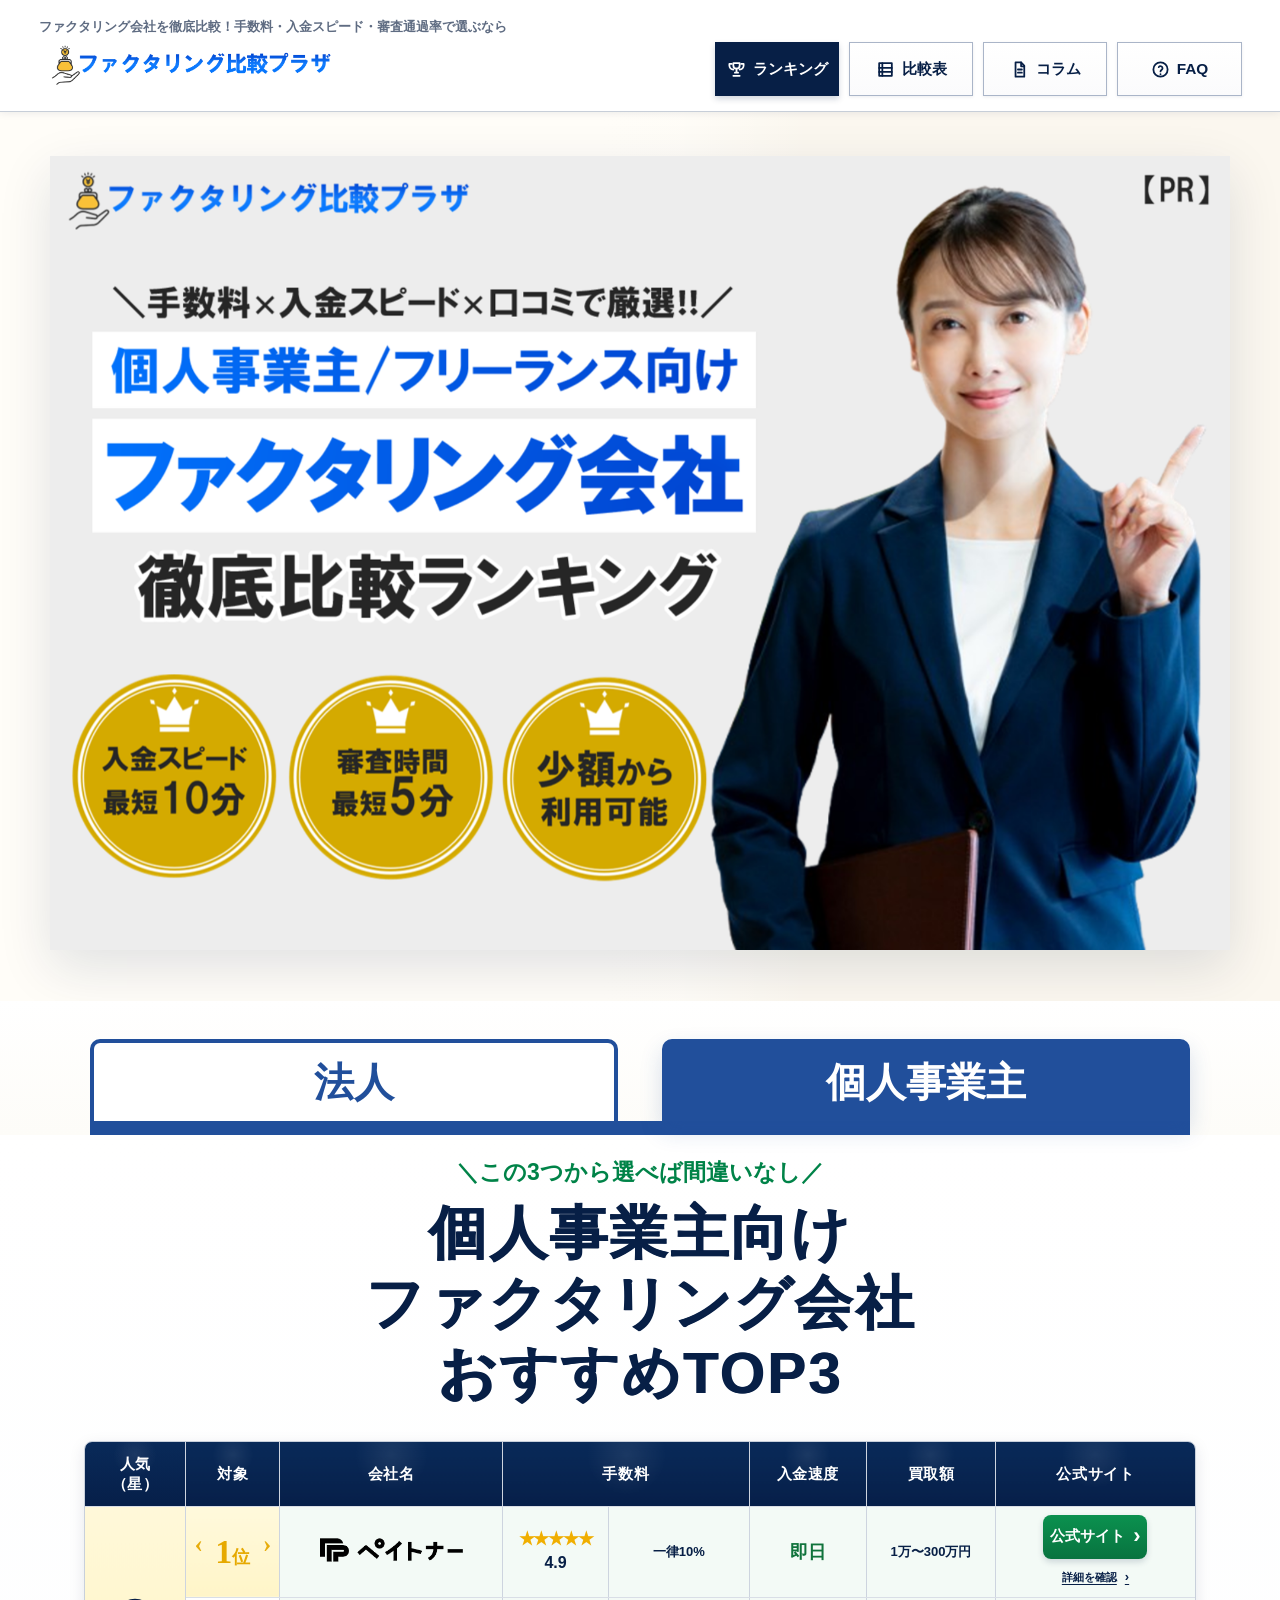
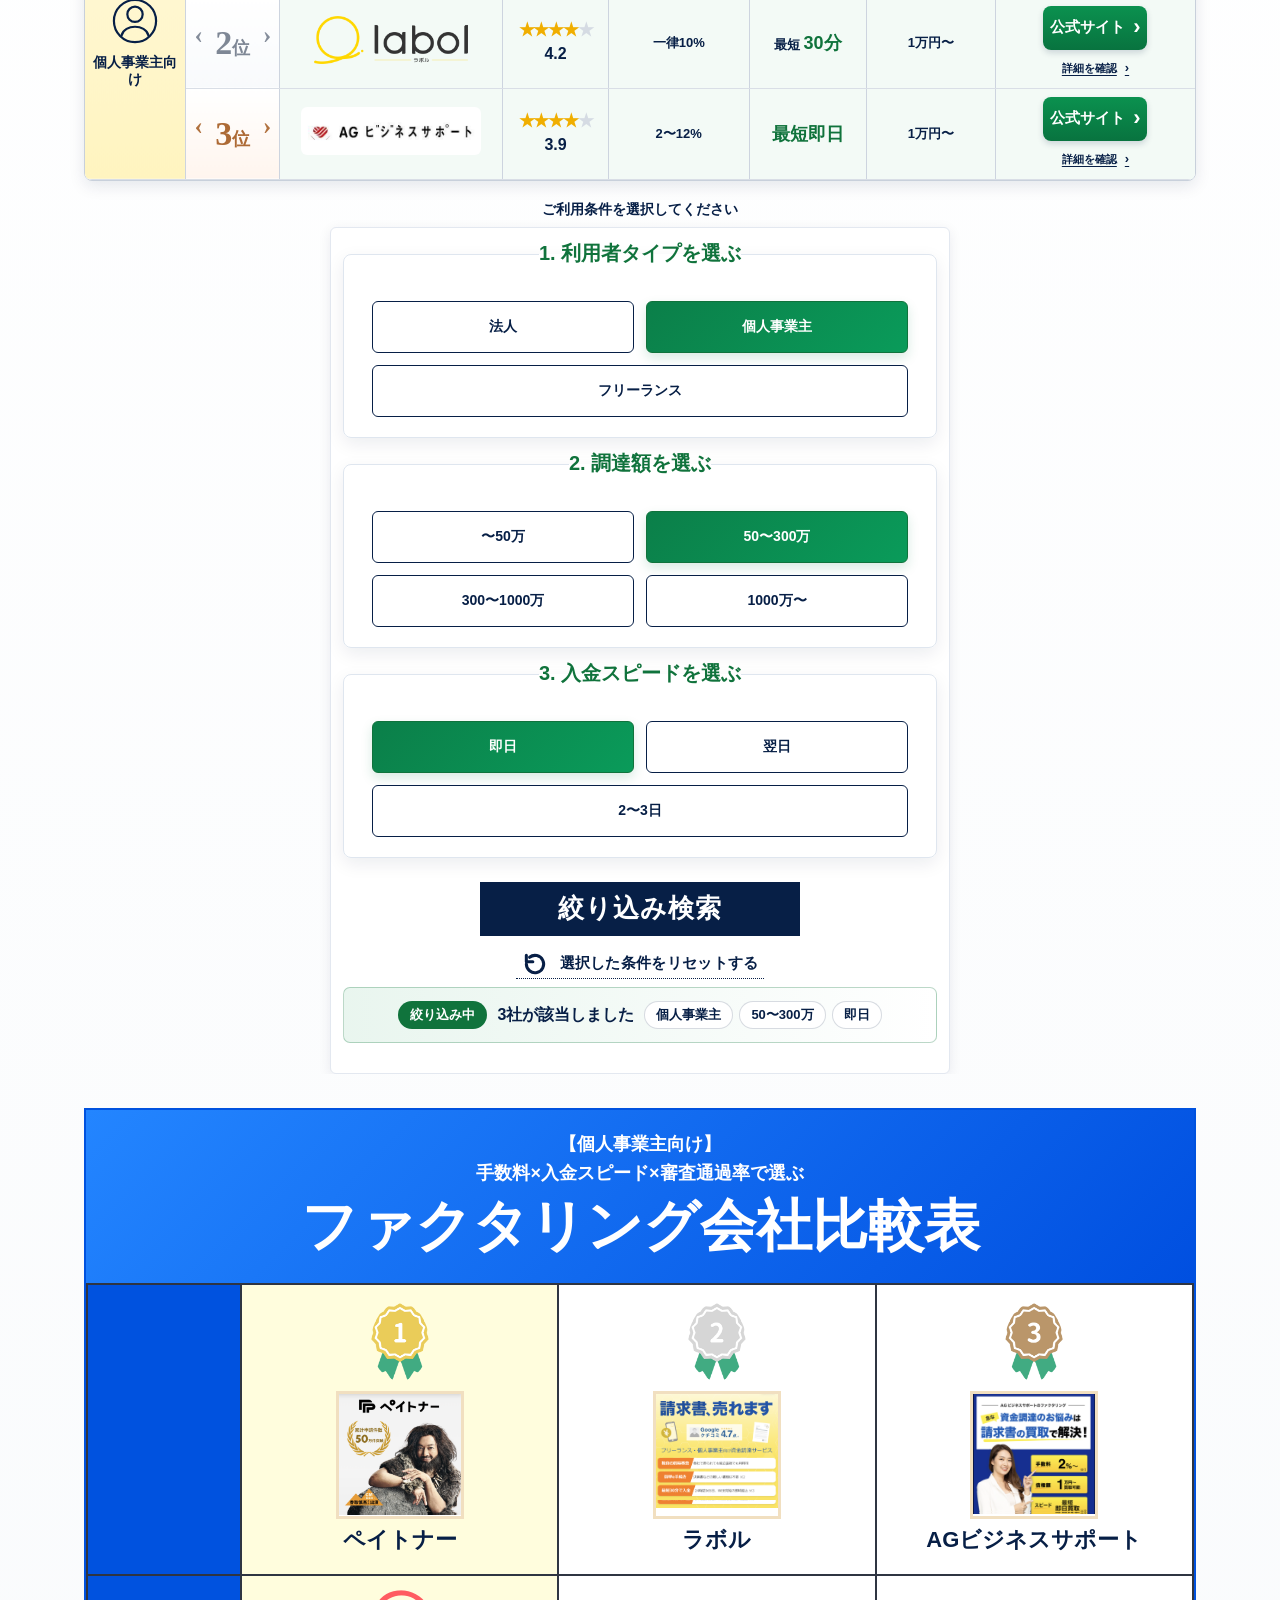
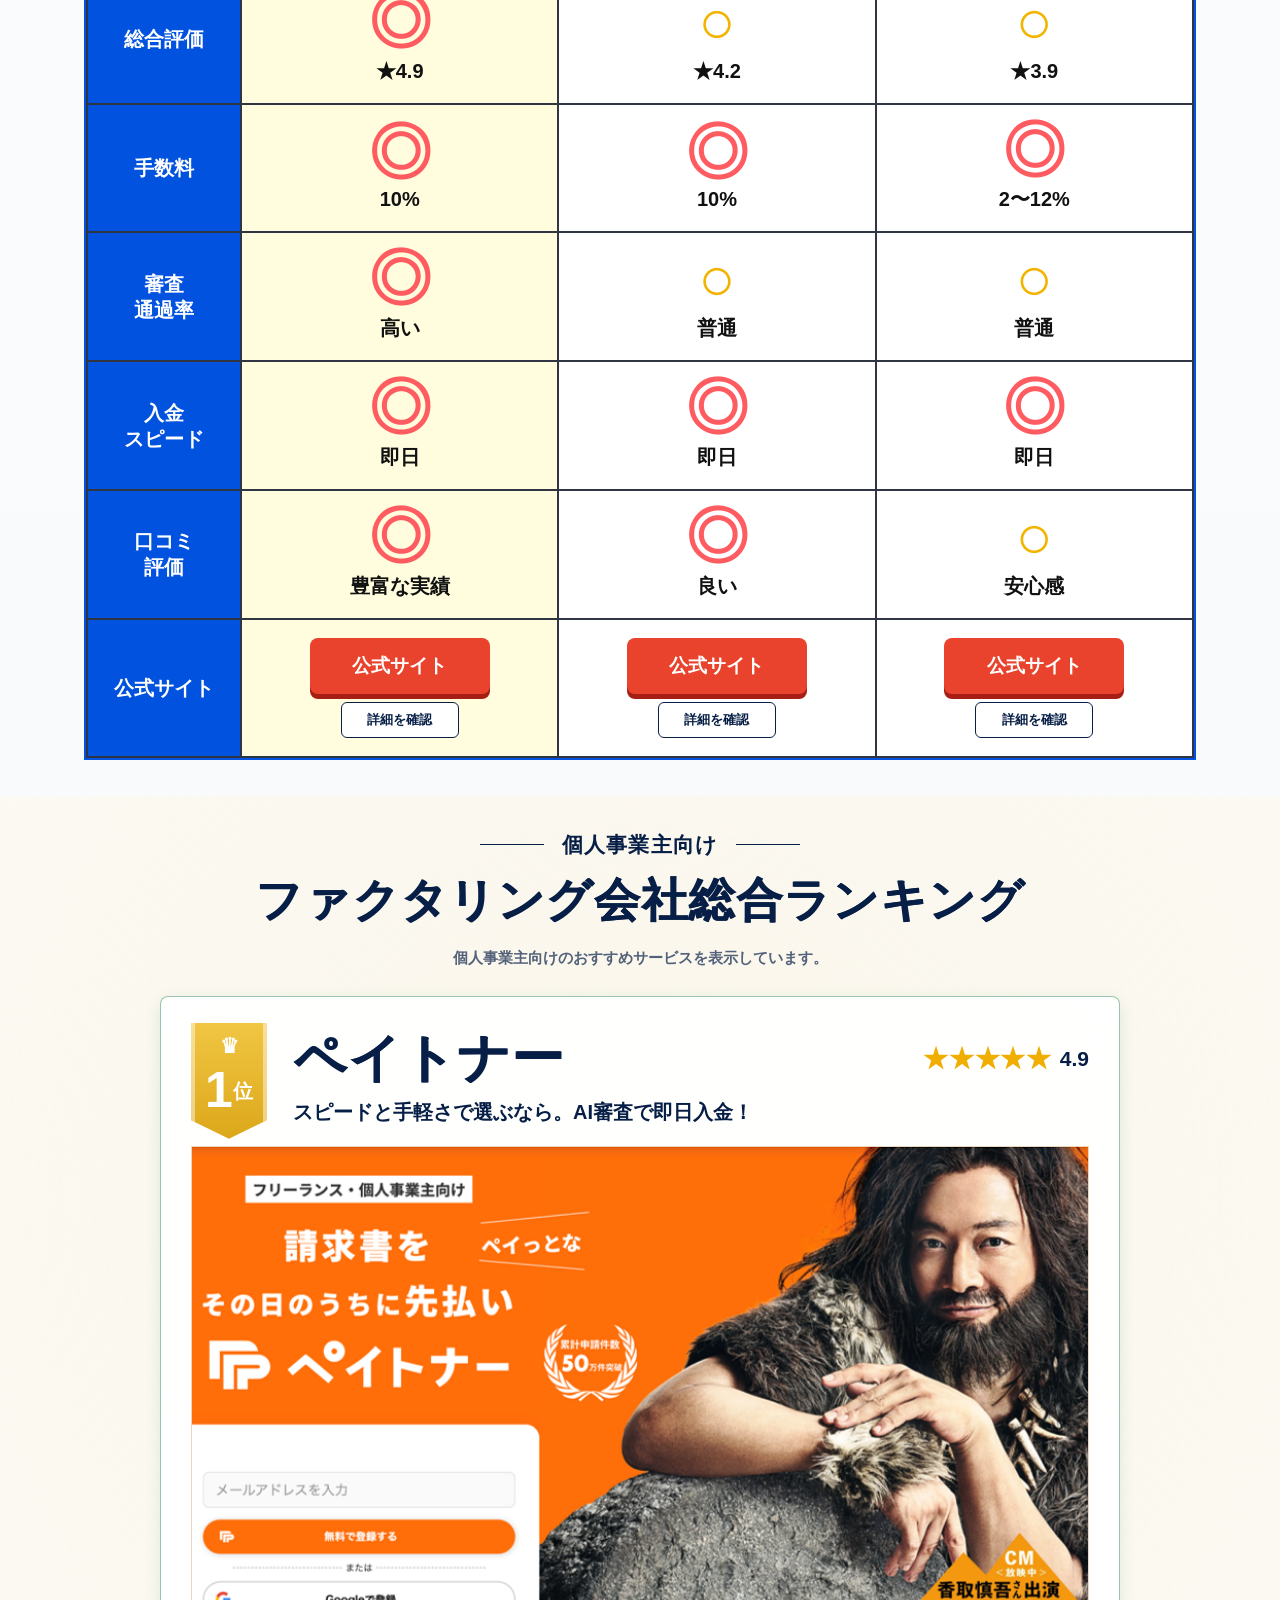
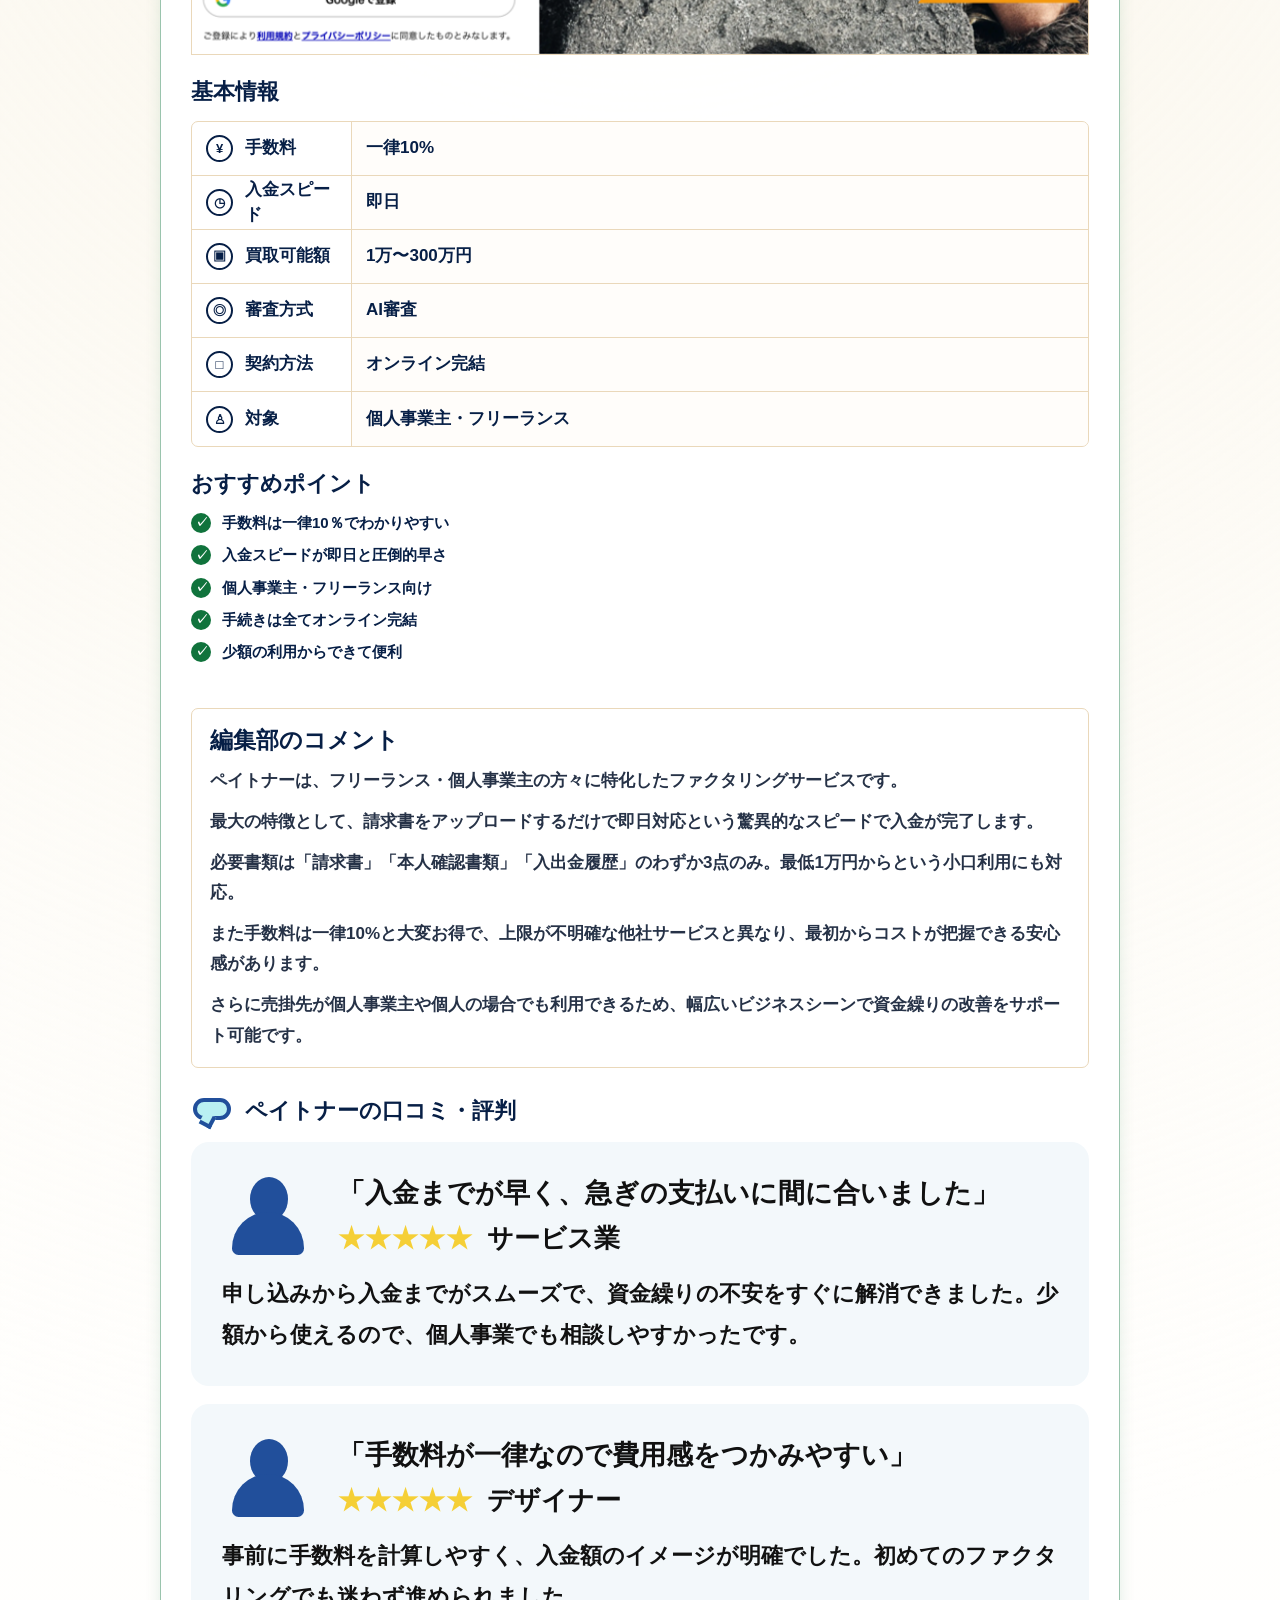
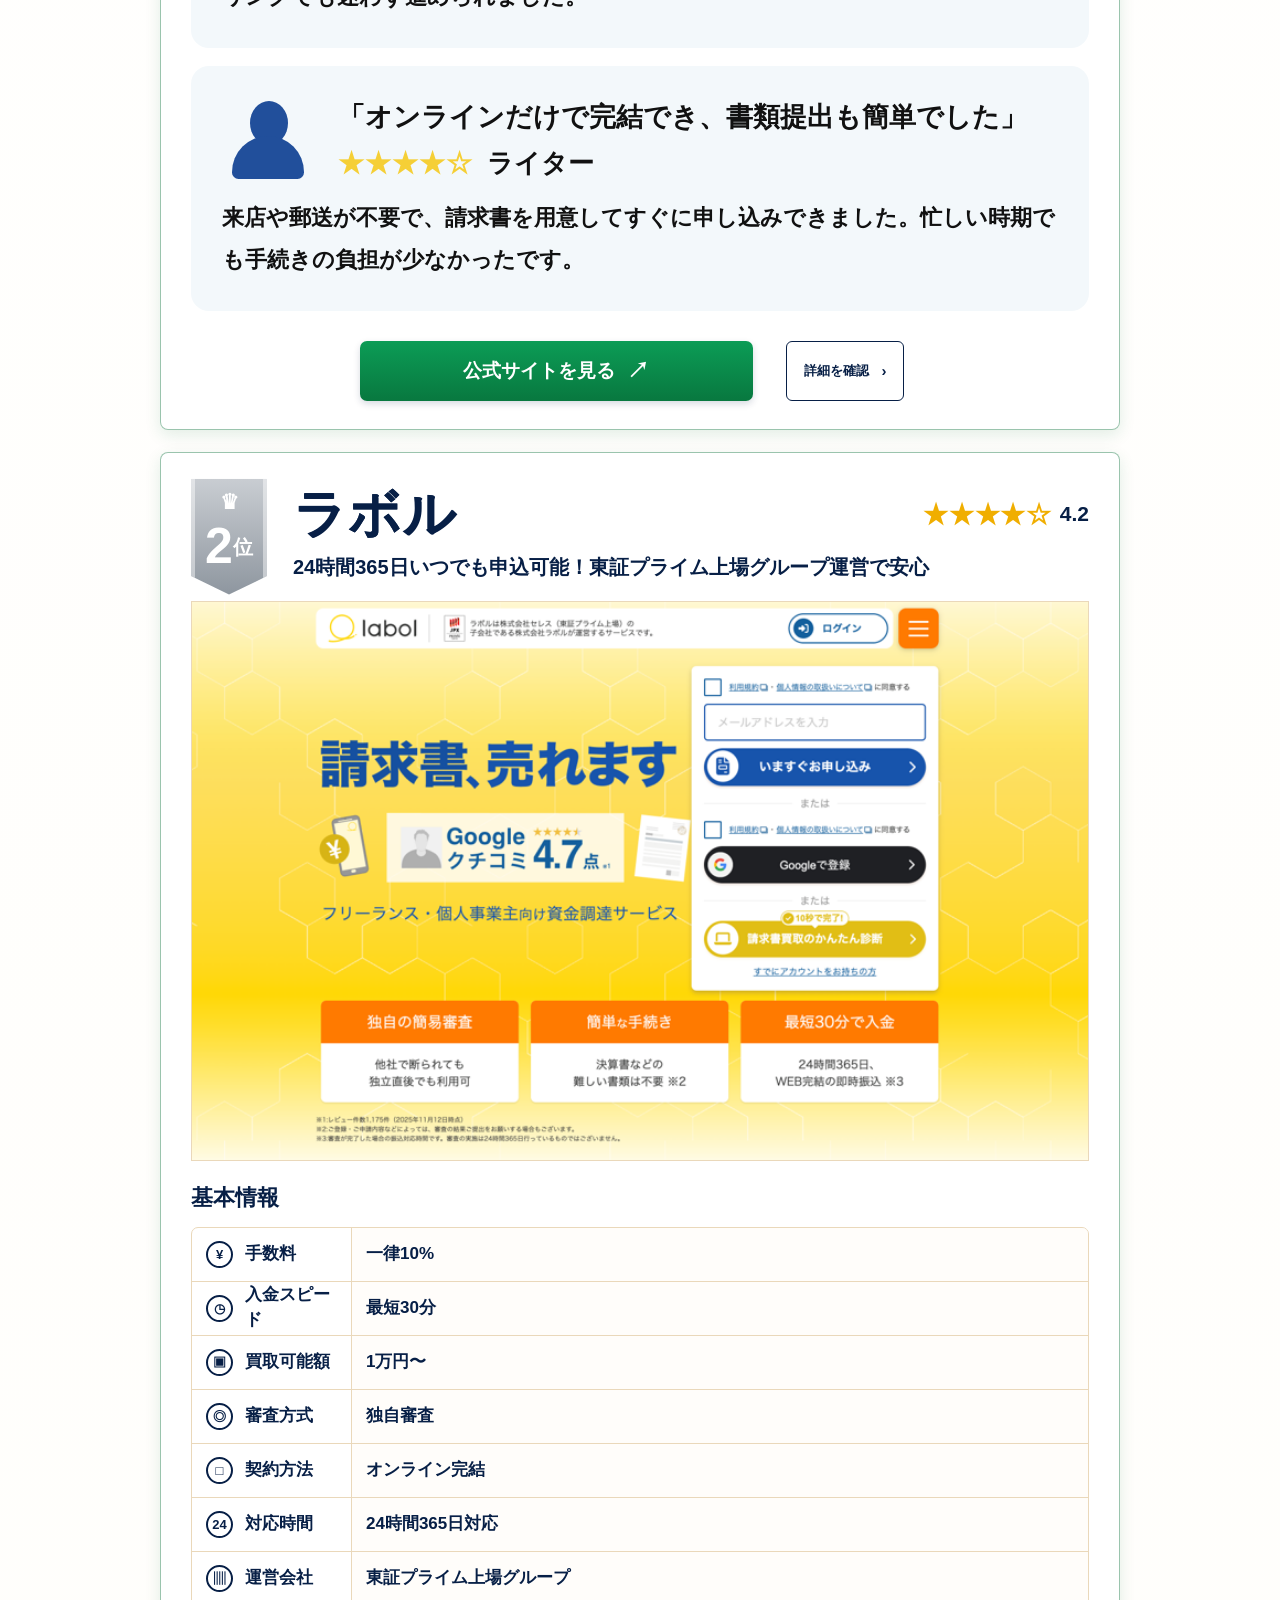
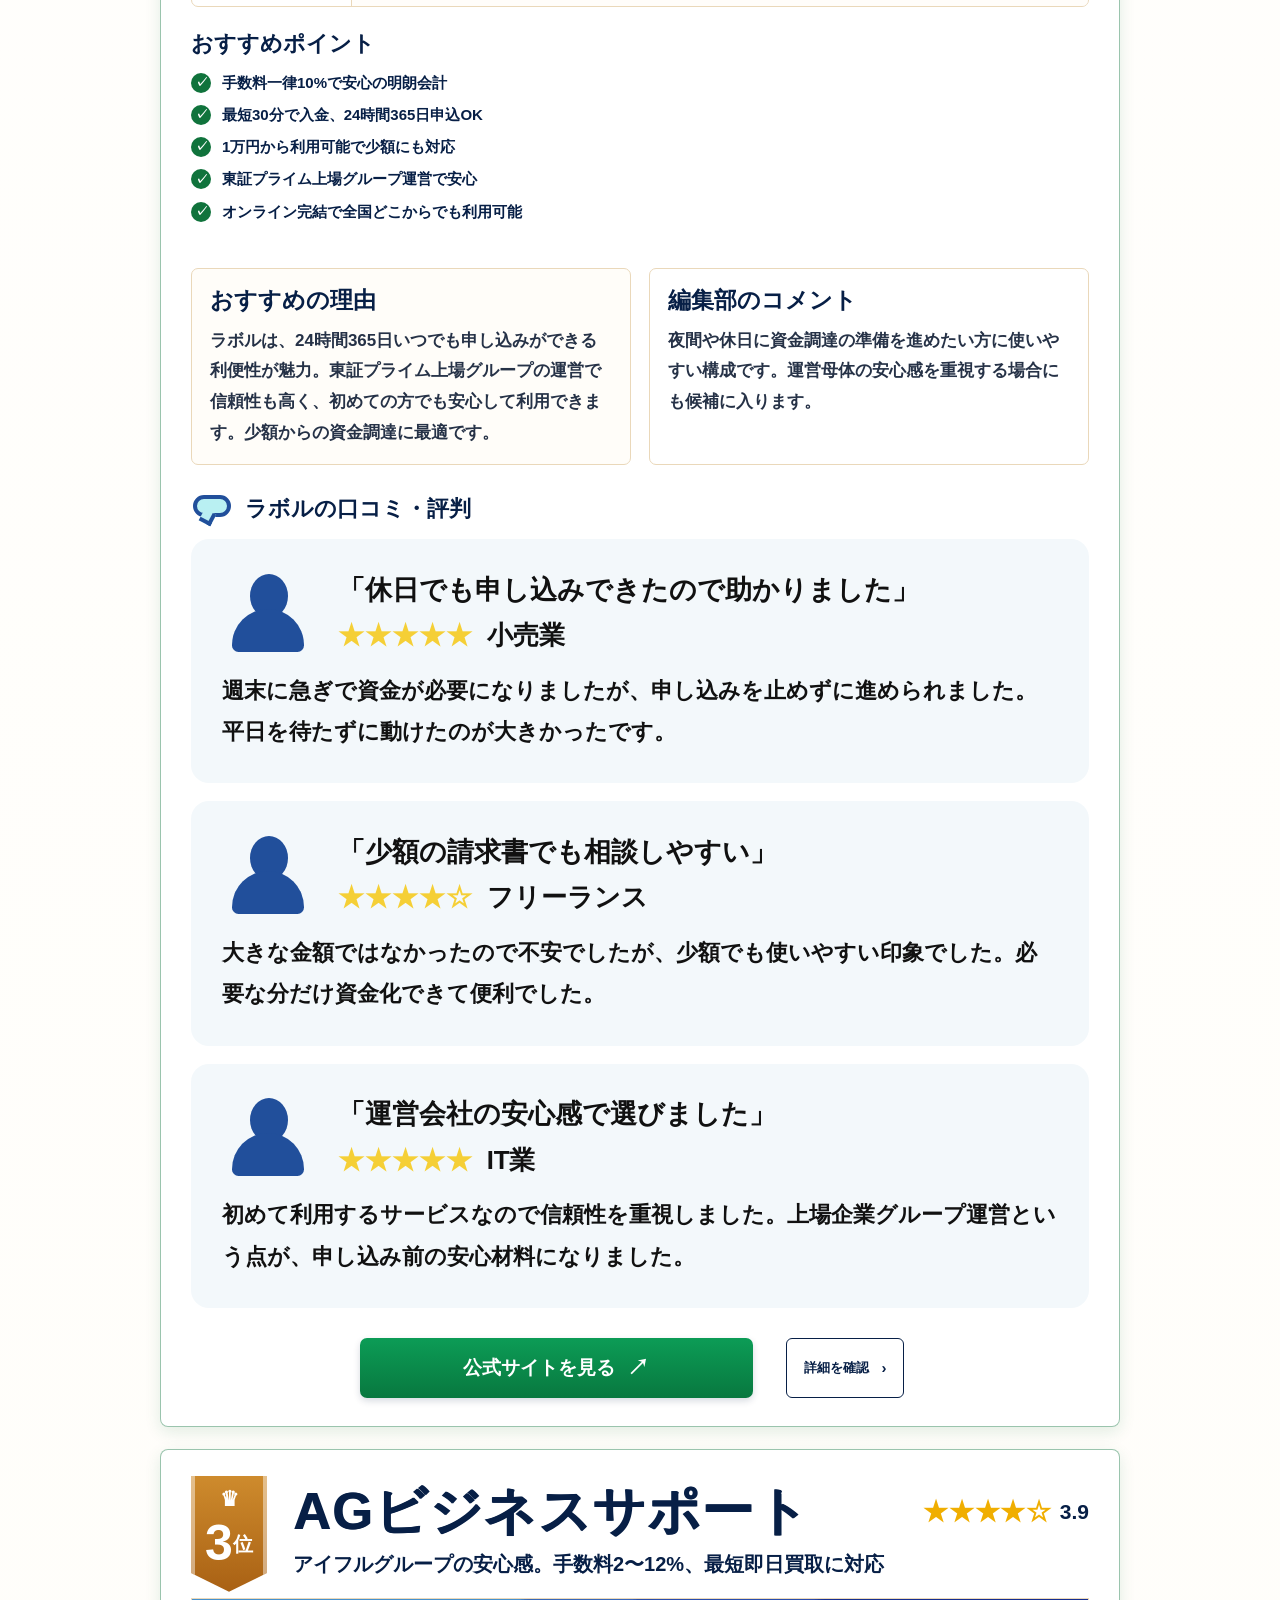
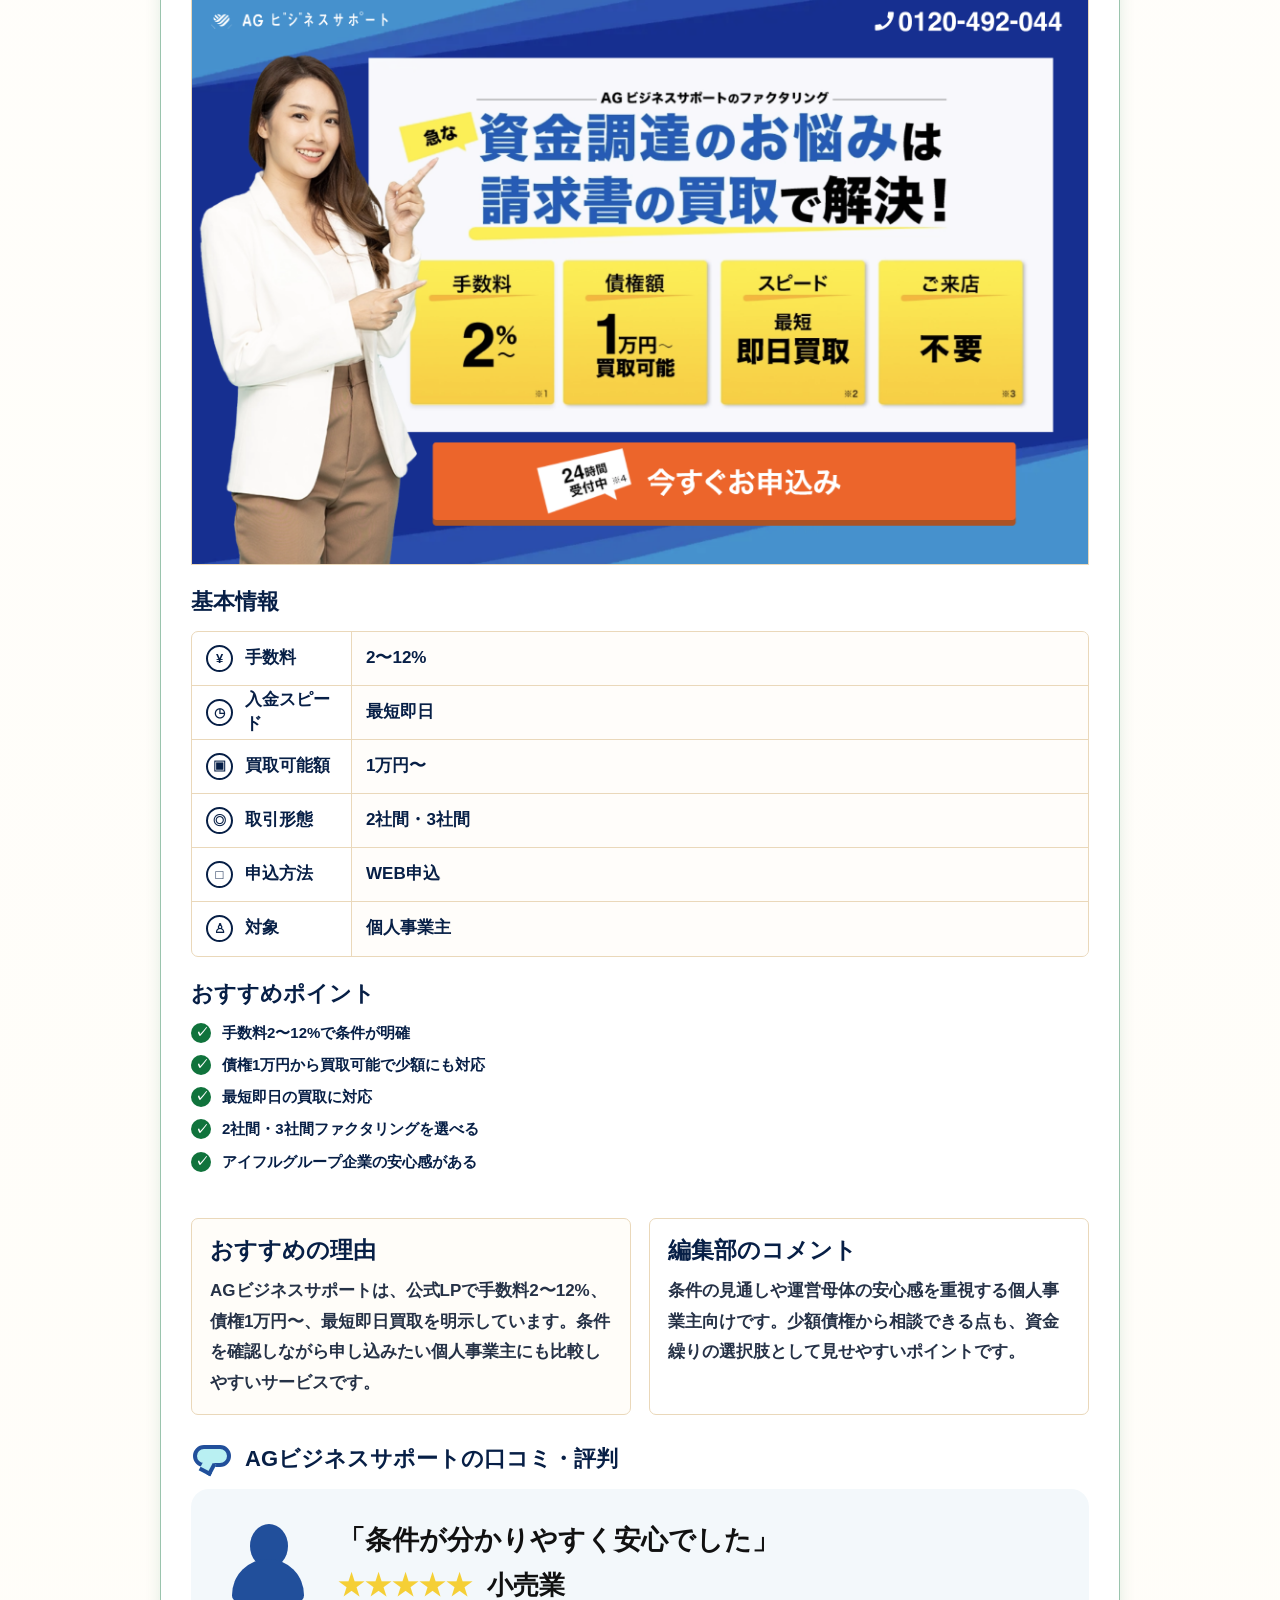
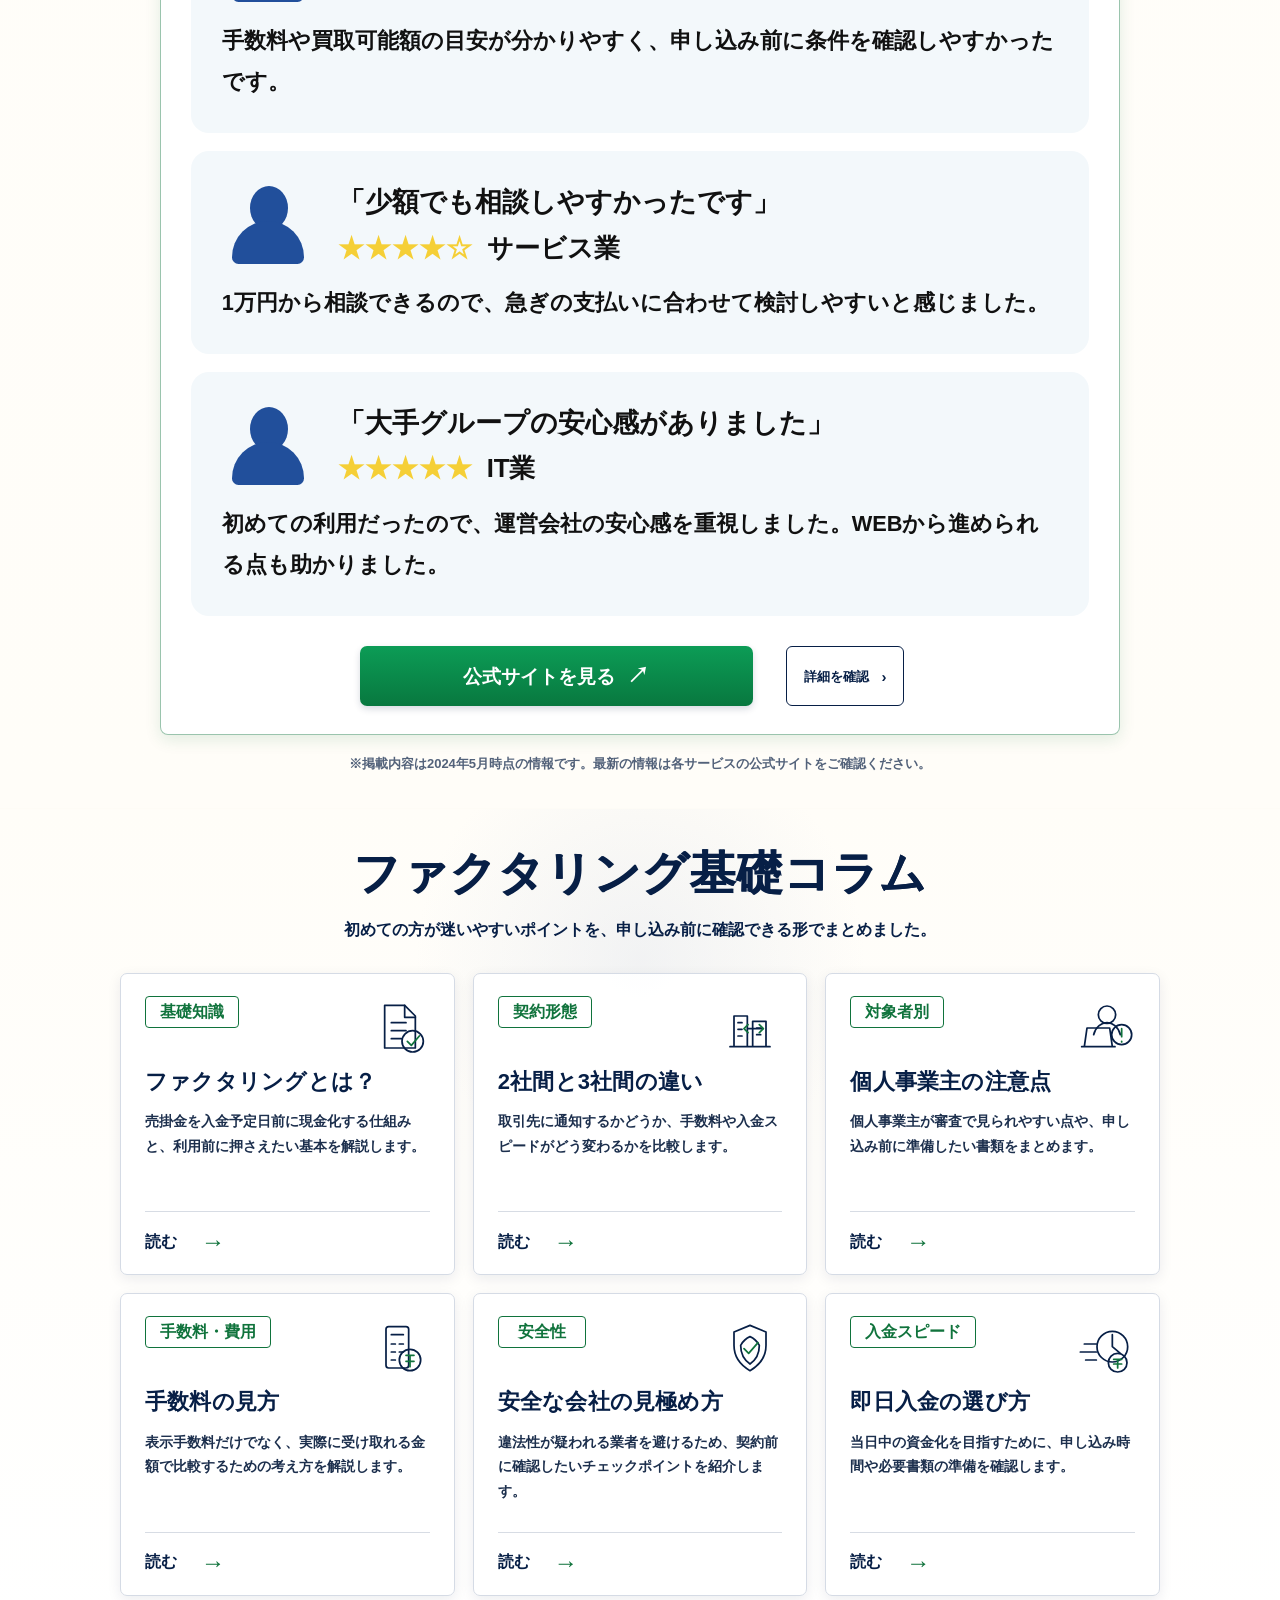
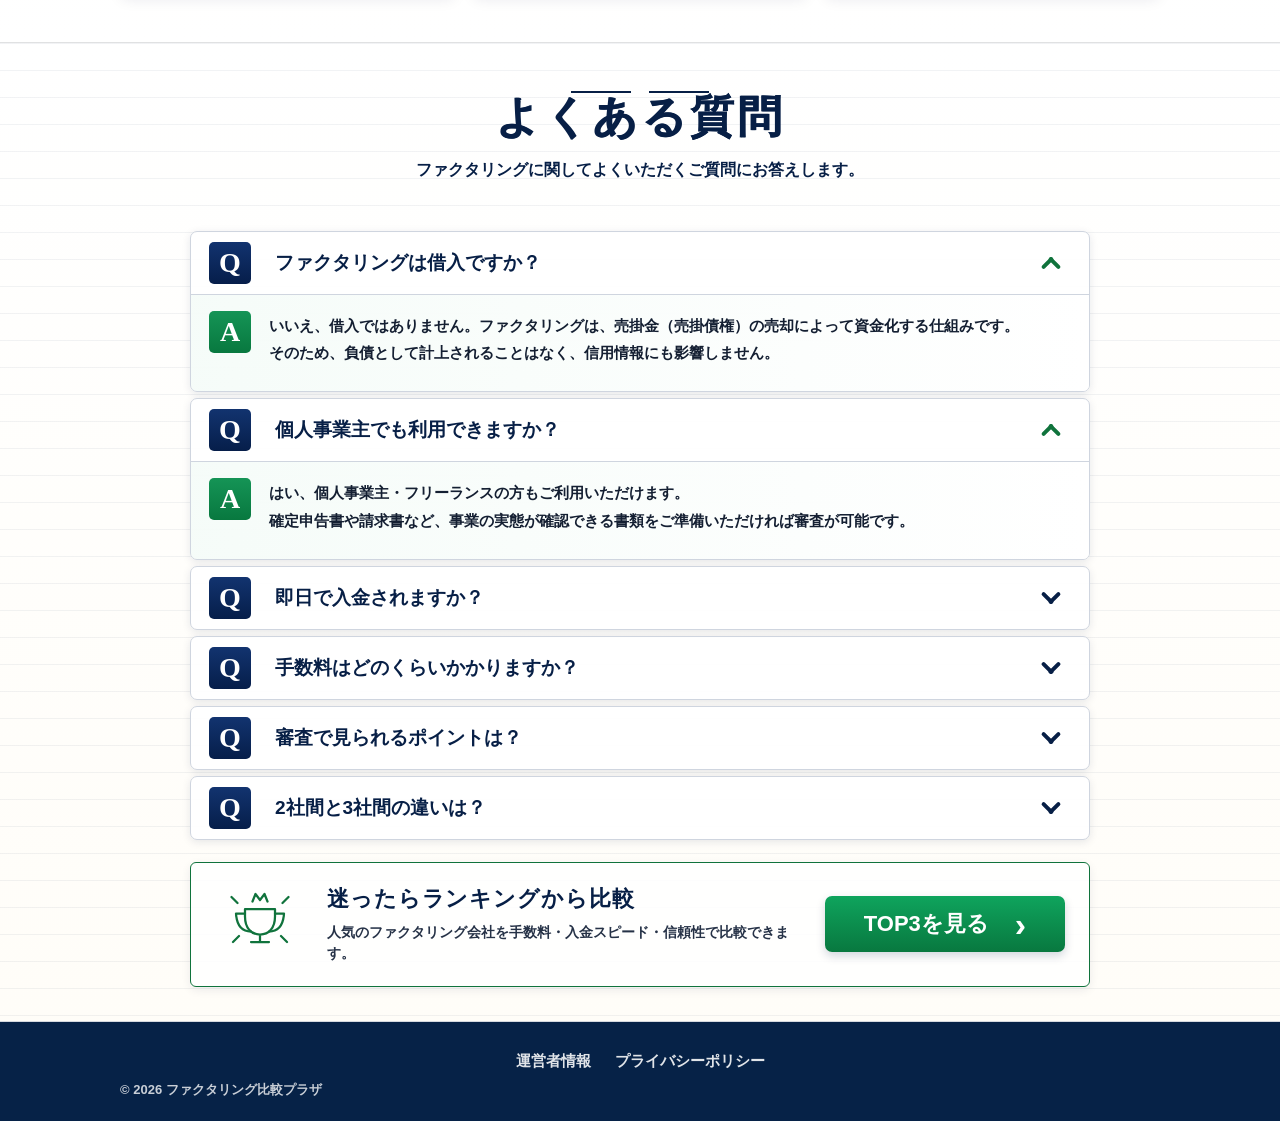
==== commit 4096555e: "Replace personal QuQuMo ranking with AG" ====
--- a/1/index.html
+++ b/1/index.html
@@ -189,20 +189,20 @@
                   <tr data-audiences="personal freelance">
                     <td class="rank rank-bronze"><span>3</span><small>位</small></td>
                     <td class="company-cell">
-                      <a class="aff-link" href="https://jass-net.com/link.php?i=piduvzxipach&m=miday5mwdqmf" target="_blank" rel="noopener"><strong class="brand-logo brand-ququmo"><span>QuQuMo</span></strong></a>
+                      <a class="aff-link" href="https://jass-net.com/link.php?i=pidugwvpjpxd&m=miday5mwdqmf" target="_blank" rel="noopener"><strong class="brand-logo brand-ag"><span>AGビジネスサポート</span></strong></a>
                     </td>
-                    <td class="rating-cell"><span class="stars">★★★★<em>★</em></span><strong>3.8</strong></td>
-                    <td>1%〜14.8%</td>
-                    <td>最短 <strong class="green-text">2時間</strong></td>
-                    <td>上限なし</td>
+                    <td class="rating-cell"><span class="stars">★★★★<em>★</em></span><strong>3.9</strong></td>
+                    <td><strong>2〜12%</strong></td>
+                    <td><strong class="green-text">最短即日</strong></td>
+                    <td>1万円〜</td>
                     <td>
                       <div class="site-actions">
-                        <a class="site-button primary aff-link" href="https://jass-net.com/link.php?i=piduvzxipach&m=miday5mwdqmf" target="_blank" rel="noopener">公式サイト <span>›</span></a>
-                        <a class="site-button detail" href="#ququmo-detail">詳細を確認 <span>›</span></a>
+                        <a class="site-button primary aff-link" href="https://jass-net.com/link.php?i=pidugwvpjpxd&m=miday5mwdqmf" target="_blank" rel="noopener">公式サイト <span>›</span></a>
+                        <a class="site-button detail" href="#ag-personal-detail">詳細を確認 <span>›</span></a>
                       </div>
                     </td>
                   </tr>
-                  <tr class="is-filter-hidden">
+                  <tr class="is-filter-hidden" data-audiences="corporate">
                     <th class="audience audience-corporate" scope="rowgroup" rowspan="3">
                       <svg viewBox="0 0 48 48" aria-hidden="true"><path d="M12 42V12h24v30"/><path d="M8 42h32M18 18h4M26 18h4M18 26h4M26 26h4M21 42v-8h6"/></svg>
                       <span>法人向け</span>
@@ -238,7 +238,7 @@
                       </div>
                     </td>
                   </tr>
-                  <tr class="is-filter-hidden">
+                  <tr class="is-filter-hidden" data-audiences="corporate">
                     <td class="rank rank-bronze"><span>3</span><small>位</small></td>
                     <td class="company-cell">
                       <a class="aff-link" href="https://jass-net.com/link.php?i=pidugwvpjpxd&m=miday5mwdqmf" target="_blank" rel="noopener"><strong class="brand-logo brand-ag"><span>AGビジネスサポート</span></strong></a>
@@ -363,8 +363,8 @@
                       </th>
                       <th scope="col">
                         <span class="medal bronze">3</span>
-                        <a class="top3-thumb top3-thumb-ququmo aff-link" href="https://jass-net.com/link.php?i=piduvzxipach&m=miday5mwdqmf" target="_blank" rel="noopener"><img src="/assets/v3-product-ququmo.png" alt=""></a>
-                        <a class="aff-link" href="https://jass-net.com/link.php?i=piduvzxipach&m=miday5mwdqmf" target="_blank" rel="noopener"><strong class="brand-logo brand-ququmo"><span>QuQuMo</span></strong></a>
+                        <a class="top3-thumb top3-thumb-ag aff-link" href="https://jass-net.com/link.php?i=pidugwvpjpxd&m=miday5mwdqmf" target="_blank" rel="noopener"><img src="/assets/corporate-product-ag.png" alt=""></a>
+                        <a class="aff-link" href="https://jass-net.com/link.php?i=pidugwvpjpxd&m=miday5mwdqmf" target="_blank" rel="noopener"><strong class="brand-logo brand-ag"><span>AGビジネスサポート</span></strong></a>
                       </th>
                     </tr>
                   </thead>
@@ -373,13 +373,13 @@
                       <th scope="row">総合評価</th>
                       <td><span class="score-mark best">◎</span><strong>★4.9</strong></td>
                       <td><span class="score-mark">○</span><strong>★4.2</strong></td>
-                      <td><span class="score-mark">○</span><strong>★3.8</strong></td>
+                      <td><span class="score-mark">○</span><strong>★3.9</strong></td>
                     </tr>
                     <tr>
                       <th scope="row">手数料</th>
                       <td><span class="score-mark best">◎</span><strong>10%</strong></td>
                       <td><span class="score-mark best">◎</span><strong>10%</strong></td>
-                      <td><span class="score-mark">○</span><strong>普通</strong></td>
+                      <td><span class="score-mark best">◎</span><strong>2〜12%</strong></td>
                     </tr>
                     <tr>
                       <th scope="row">審査<br>通過率</th>
@@ -391,13 +391,13 @@
                       <th scope="row">入金<br>スピード</th>
                       <td><span class="score-mark best">◎</span><strong>即日</strong></td>
                       <td><span class="score-mark best">◎</span><strong>即日</strong></td>
-                      <td><span class="score-mark">○</span><strong>当日</strong></td>
+                      <td><span class="score-mark best">◎</span><strong>即日</strong></td>
                     </tr>
                     <tr>
                       <th scope="row">口コミ<br>評価</th>
                       <td><span class="score-mark best">◎</span><strong>豊富な実績</strong></td>
                       <td><span class="score-mark best">◎</span><strong>良い</strong></td>
-                      <td><span class="score-mark">○</span><strong>普通</strong></td>
+                      <td><span class="score-mark">○</span><strong>安心感</strong></td>
                     </tr>
                     <tr>
                       <th scope="row">公式サイト</th>
@@ -415,8 +415,8 @@
                       </td>
                       <td>
                         <div class="top3-cta-group">
-                          <a href="https://jass-net.com/link.php?i=piduvzxipach&m=miday5mwdqmf" target="_blank" rel="noopener" class="top3-site-button aff-link">公式サイト</a>
-                          <a href="#ququmo-detail" class="top3-detail-button">詳細を確認</a>
+                          <a href="https://jass-net.com/link.php?i=pidugwvpjpxd&m=miday5mwdqmf" target="_blank" rel="noopener" class="top3-site-button aff-link">公式サイト</a>
+                          <a href="#ag-personal-detail" class="top3-detail-button">詳細を確認</a>
                         </div>
                       </td>
                     </tr>
@@ -653,89 +653,89 @@
               </div>
             </article>
 
-            <article class="ranking-card rank-three" id="ququmo-detail" data-audiences="personal freelance">
+            <article class="ranking-card rank-three" id="ag-personal-detail" data-audiences="personal freelance">
               <div class="rank-ribbon"><span>3</span><small>位</small></div>
               <div class="ranking-left">
-                <h3><a class="aff-link" href="https://jass-net.com/link.php?i=piduvzxipach&m=miday5mwdqmf" target="_blank" rel="noopener">QuQuMo</a></h3>
-                <div class="service-rating"><span>★★★★☆</span><strong>3.8</strong></div>
-                <p class="service-catch">上限なしで柔軟に対応！手数料1%〜14.8%の幅広いプラン</p>
-              </div>
-              <div class="service-visual ququmo">
-                <a class="service-visual-link aff-link" href="https://jass-net.com/link.php?i=piduvzxipach&m=miday5mwdqmf" target="_blank" rel="noopener"><img src="/assets/v3-ranking-ququmo.png" alt=""></a>
+                <h3><a class="aff-link" href="https://jass-net.com/link.php?i=pidugwvpjpxd&m=miday5mwdqmf" target="_blank" rel="noopener">AGビジネスサポート</a></h3>
+                <div class="service-rating"><span>★★★★☆</span><strong>3.9</strong></div>
+                <p class="service-catch">アイフルグループの安心感。手数料2〜12%、最短即日買取に対応</p>
+              </div>
+              <div class="service-visual ag">
+                <a class="service-visual-link aff-link" href="https://jass-net.com/link.php?i=pidugwvpjpxd&m=miday5mwdqmf" target="_blank" rel="noopener"><img src="/assets/corporate-ranking-ag.png" alt=""></a>
                 <div>
-                  <span>オンライン完結</span>
-                  <strong>必要書類をアップロードしてスピード資金化</strong>
-                  <small><a class="aff-link" href="https://jass-net.com/link.php?i=piduvzxipach&m=miday5mwdqmf" target="_blank" rel="noopener">QuQuMo</a></small>
+                  <span>個人事業主向け</span>
+                  <strong>売掛債権を最短即日で資金化</strong>
+                  <small><a class="aff-link" href="https://jass-net.com/link.php?i=pidugwvpjpxd&m=miday5mwdqmf" target="_blank" rel="noopener">AGビジネスサポート</a></small>
                 </div>
               </div>
               <div class="ranking-body">
                 <section class="ranking-block">
                   <h4>基本情報</h4>
                   <dl class="info-grid">
-                    <div><dt><span>¥</span>手数料</dt><dd>1%〜14.8%</dd></div>
-                    <div><dt><span>◷</span>入金スピード</dt><dd>最短2時間</dd></div>
-                    <div><dt><span>▣</span>買取可能額</dt><dd>上限なし</dd></div>
-                    <div><dt><span>◎</span>審査方式</dt><dd>独自審査</dd></div>
-                    <div><dt><span>□</span>契約方法</dt><dd>オンライン完結</dd></div>
-                    <div><dt><span>♙</span>対象</dt><dd>個人事業主・フリーランス</dd></div>
+                    <div><dt><span>¥</span>手数料</dt><dd>2〜12%</dd></div>
+                    <div><dt><span>◷</span>入金スピード</dt><dd>最短即日</dd></div>
+                    <div><dt><span>▣</span>買取可能額</dt><dd>1万円〜</dd></div>
+                    <div><dt><span>◎</span>取引形態</dt><dd>2社間・3社間</dd></div>
+                    <div><dt><span>□</span>申込方法</dt><dd>WEB申込</dd></div>
+                    <div><dt><span>♙</span>対象</dt><dd>個人事業主</dd></div>
                   </dl>
                 </section>
                 <section class="ranking-block">
                   <h4>おすすめポイント</h4>
                   <ul class="point-list">
-                    <li>手数料は1%〜14.8%で柔軟に対応</li>
-                    <li>最短2時間でスピード入金</li>
-                    <li>上限なしで高額の売掛金にも対応</li>
-                    <li>オンライン完結で全国対応</li>
-                    <li>2社間・3社間ファクタリングに対応</li>
+                    <li>手数料2〜12%で条件が明確</li>
+                    <li>債権1万円から買取可能で少額にも対応</li>
+                    <li>最短即日の買取に対応</li>
+                    <li>2社間・3社間ファクタリングを選べる</li>
+                    <li>アイフルグループ企業の安心感がある</li>
                   </ul>
                 </section>
                 <section class="ranking-block reason-comment-grid">
                   <div class="reason-box">
                     <h5>おすすめの理由</h5>
-                    <p>QuQuMoは、手数料の幅が広く、取引内容や状況に応じて最適な条件を提案してくれます。上限なしで高額な売掛金にも対応可能。スピーディーかつ柔軟なサービスで、幅広いニーズに応えます。</p>
+                    <p>AGビジネスサポートは、公式LPで手数料2〜12%、債権1万円〜、最短即日買取を明示しています。条件を確認しながら申し込みたい個人事業主にも比較しやすいサービスです。</p>
                   </div>
                   <div class="editor-comment">
                     <h5>編集部のコメント</h5>
-                    <p>調達額の上限を気にせず相談したい場合に検討しやすいサービスです。条件が合えば、スピードと柔軟性を両立できます。</p>
-                  </div>
-                </section>
-                <section class="ranking-block review-block" aria-labelledby="ququmo-review-title">
-                  <h4 id="ququmo-review-title" class="review-heading">
+                    <p>条件の見通しや運営母体の安心感を重視する個人事業主向けです。少額債権から相談できる点も、資金繰りの選択肢として見せやすいポイントです。</p>
+                  </div>
+                </section>
+                <section class="ranking-block review-block" aria-labelledby="ag-personal-review-title">
+                  <h4 id="ag-personal-review-title" class="review-heading">
                     <span class="review-heading-icon" aria-hidden="true">••</span>
-                    QuQuMoの口コミ・評判
+                    AGビジネスサポートの口コミ・評判
                   </h4>
                   <div class="review-list">
                     <article class="review-card">
                       <div class="review-avatar" aria-hidden="true"></div>
                       <div class="review-card-head">
-                        <p class="review-title">「オンラインで完結できるのが便利でした」</p>
-                        <p class="review-meta"><span class="review-stars">★★★★★</span><span>制作業</span></p>
-                      </div>
-                      <p class="review-text">必要書類をアップロードして進められるので、外出せずに手続きできました。仕事の合間でも申し込みやすかったです。</p>
+                        <p class="review-title">「条件が分かりやすく安心でした」</p>
+                        <p class="review-meta"><span class="review-stars">★★★★★</span><span>小売業</span></p>
+                      </div>
+                      <p class="review-text">手数料や買取可能額の目安が分かりやすく、申し込み前に条件を確認しやすかったです。</p>
                     </article>
                     <article class="review-card">
                       <div class="review-avatar" aria-hidden="true"></div>
                       <div class="review-card-head">
-                        <p class="review-title">「売掛金の金額に合わせて相談できました」</p>
-                        <p class="review-meta"><span class="review-stars">★★★★☆</span><span>建設業</span></p>
-                      </div>
-                      <p class="review-text">まとまった金額の請求書でも相談しやすく、条件を確認しながら進められました。上限を気にしにくい点が良かったです。</p>
+                        <p class="review-title">「少額でも相談しやすかったです」</p>
+                        <p class="review-meta"><span class="review-stars">★★★★☆</span><span>サービス業</span></p>
+                      </div>
+                      <p class="review-text">1万円から相談できるので、急ぎの支払いに合わせて検討しやすいと感じました。</p>
                     </article>
                     <article class="review-card">
                       <div class="review-avatar" aria-hidden="true"></div>
                       <div class="review-card-head">
-                        <p class="review-title">「必要書類が分かりやすく、不安が少なかったです」</p>
-                        <p class="review-meta"><span class="review-stars">★★★★★</span><span>卸売業</span></p>
-                      </div>
-                      <p class="review-text">申し込み前に準備するものが分かりやすく、手続きで迷いませんでした。スピード感もあり、急ぎの資金調達に向いていると感じました。</p>
+                        <p class="review-title">「大手グループの安心感がありました」</p>
+                        <p class="review-meta"><span class="review-stars">★★★★★</span><span>IT業</span></p>
+                      </div>
+                      <p class="review-text">初めての利用だったので、運営会社の安心感を重視しました。WEBから進められる点も助かりました。</p>
                     </article>
                   </div>
                 </section>
               </div>
               <div class="ranking-actions">
-                <a class="detail-site-button aff-link" href="https://jass-net.com/link.php?i=piduvzxipach&m=miday5mwdqmf" target="_blank" rel="noopener">公式サイトを見る <span>↗</span></a>
-                <a class="detail-more-button" href="#ququmo-detail">詳細を確認 <span>›</span></a>
+                <a class="detail-site-button aff-link" href="https://jass-net.com/link.php?i=pidugwvpjpxd&m=miday5mwdqmf" target="_blank" rel="noopener">公式サイトを見る <span>↗</span></a>
+                <a class="detail-more-button" href="#ag-personal-detail">詳細を確認 <span>›</span></a>
               </div>
             </article>
 
@@ -847,7 +847,7 @@
               </div>
             </article>
 
-            <article class="ranking-card rank-three is-filter-hidden" id="ag-detail">
+            <article class="ranking-card rank-three is-filter-hidden" id="ag-detail" data-audiences="corporate">
               <div class="rank-ribbon"><span>3</span><small>位</small></div>
               <div class="ranking-left">
                 <h3><a class="aff-link" href="https://jass-net.com/link.php?i=pidugwvpjpxd&m=miday5mwdqmf" target="_blank" rel="noopener">AGビジネスサポート</a></h3>
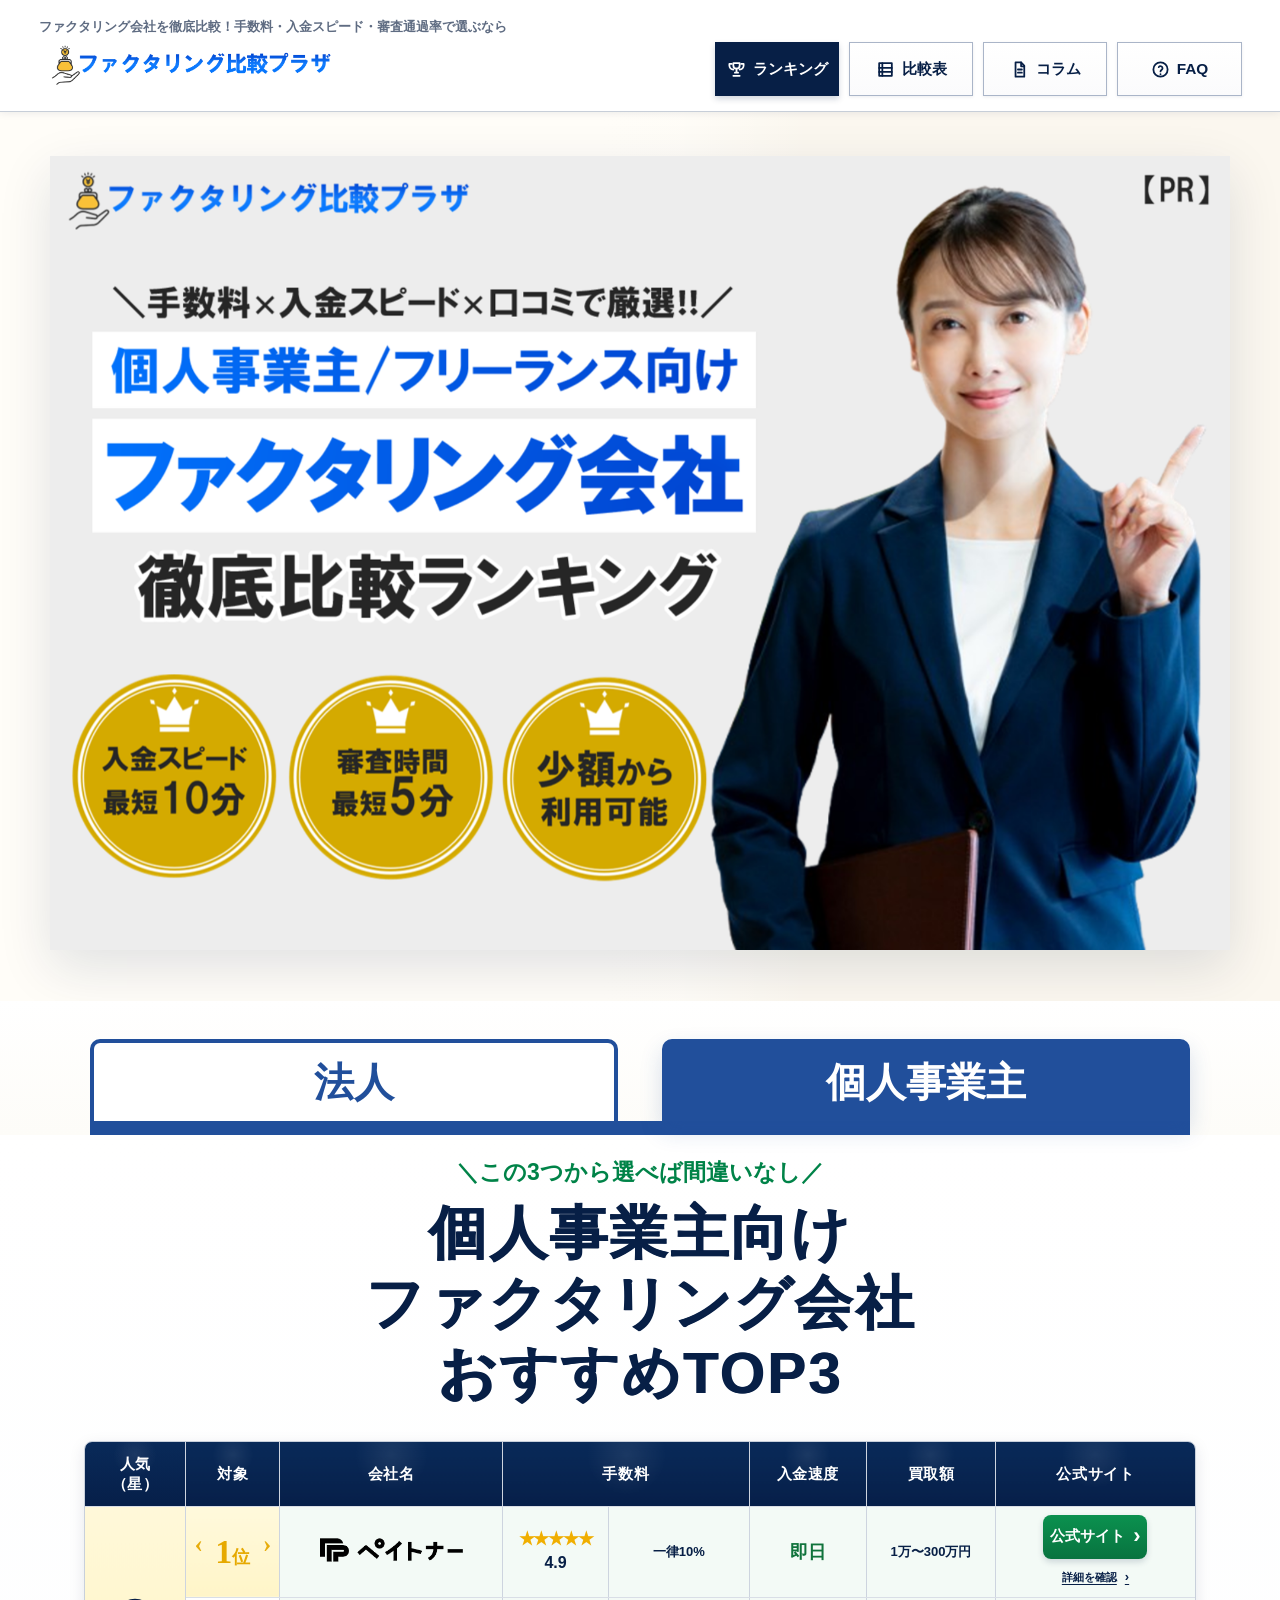
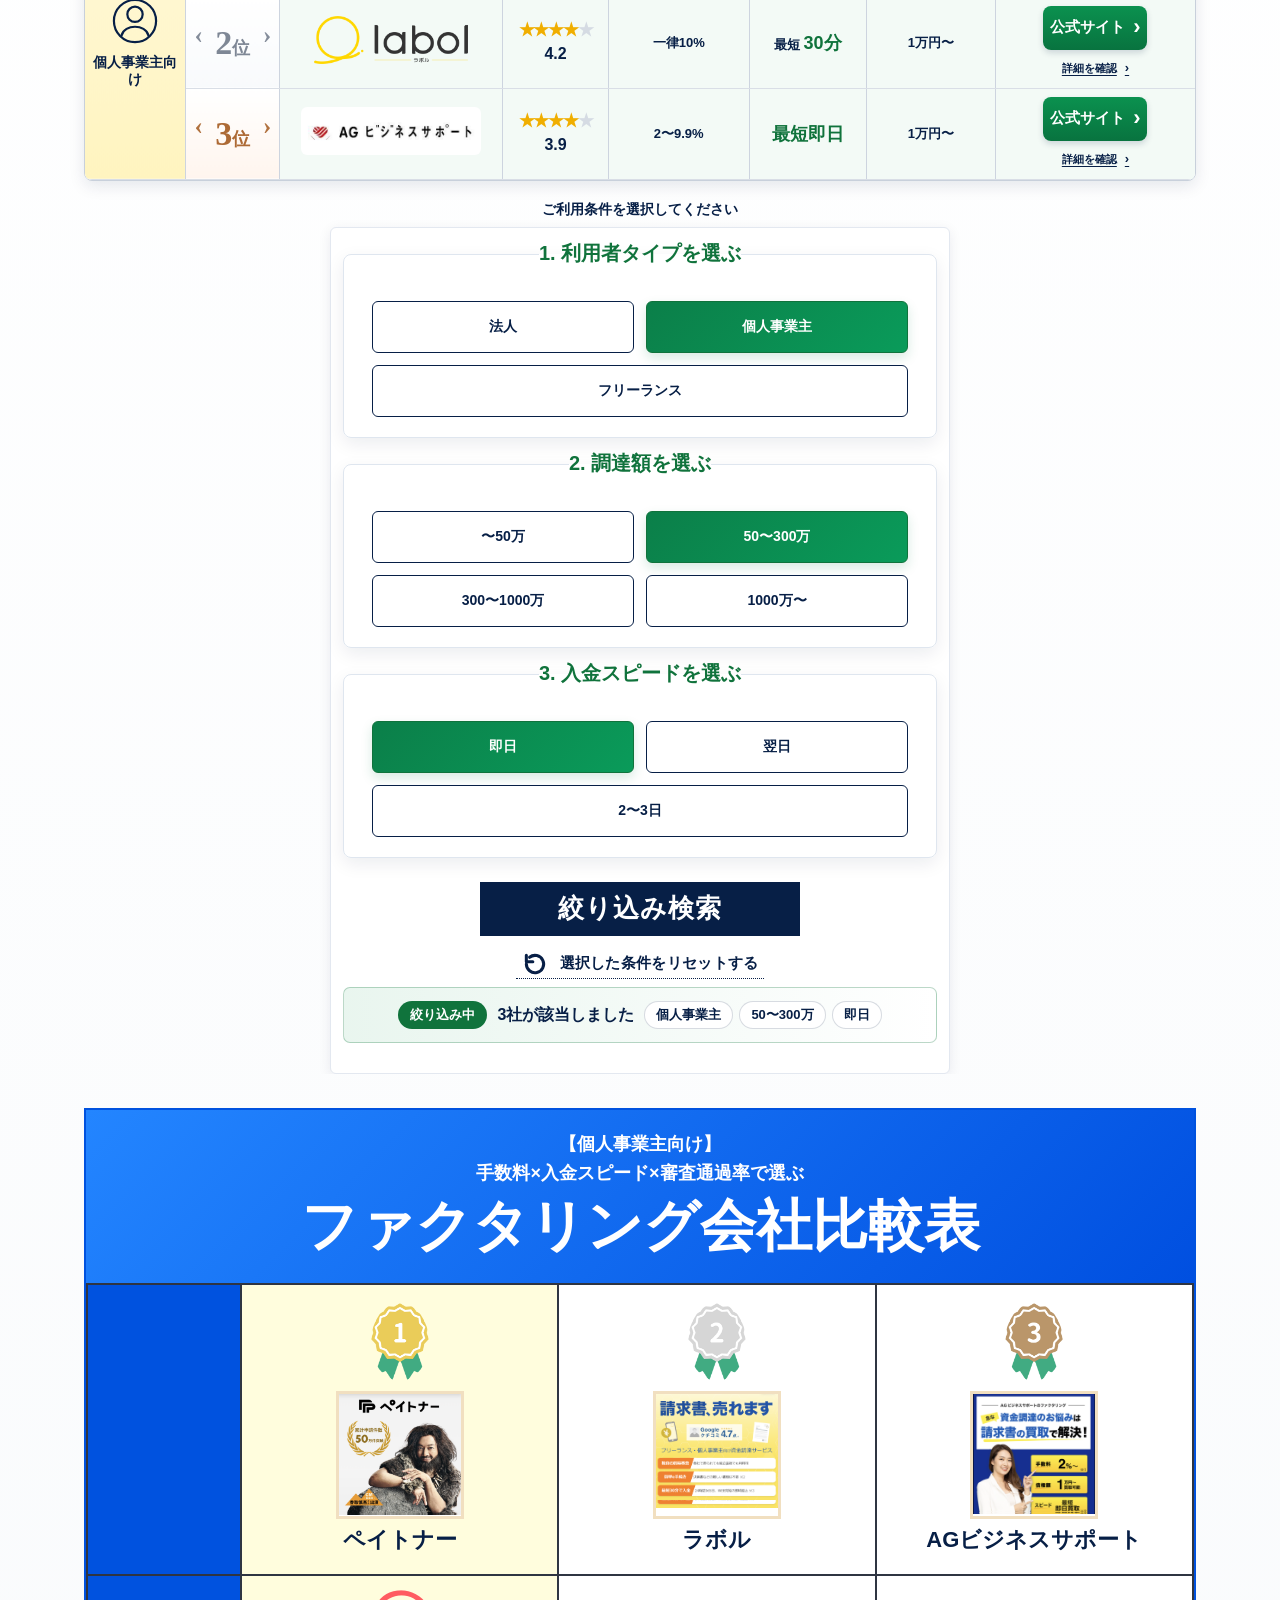
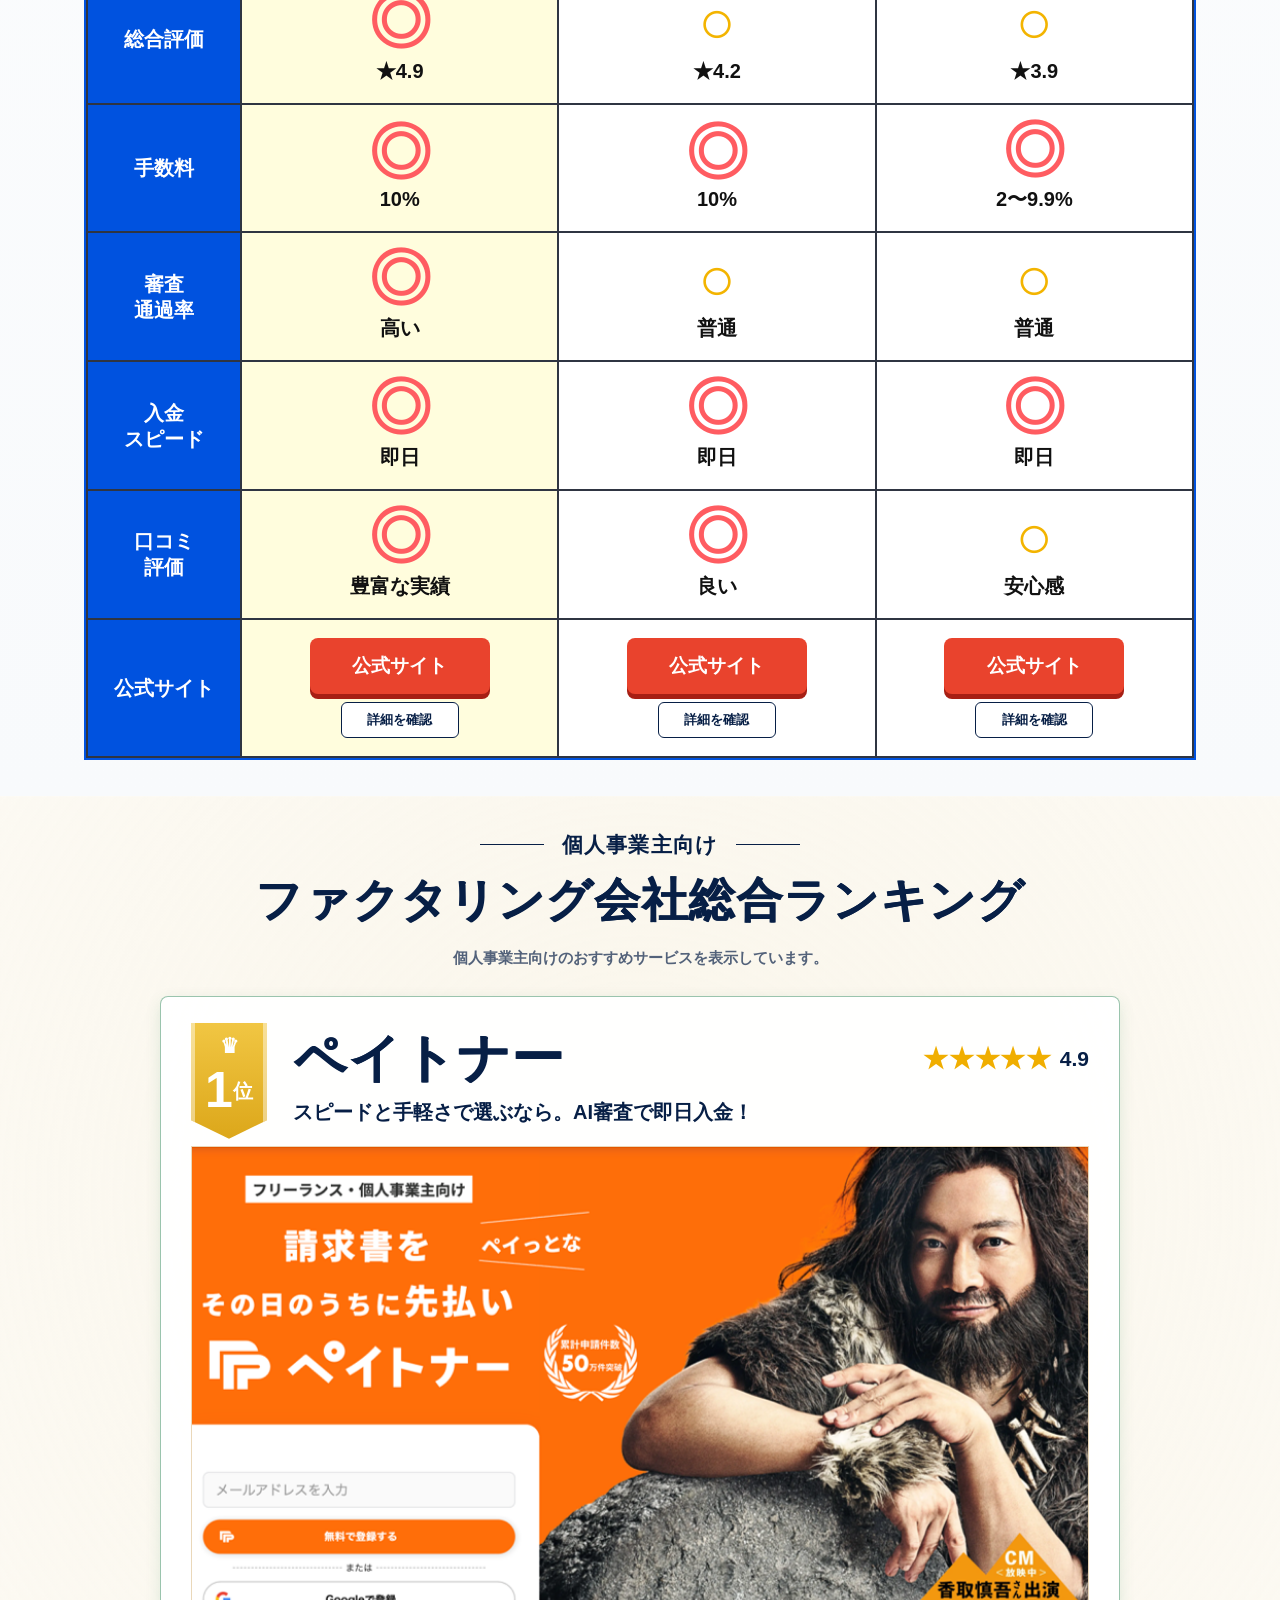
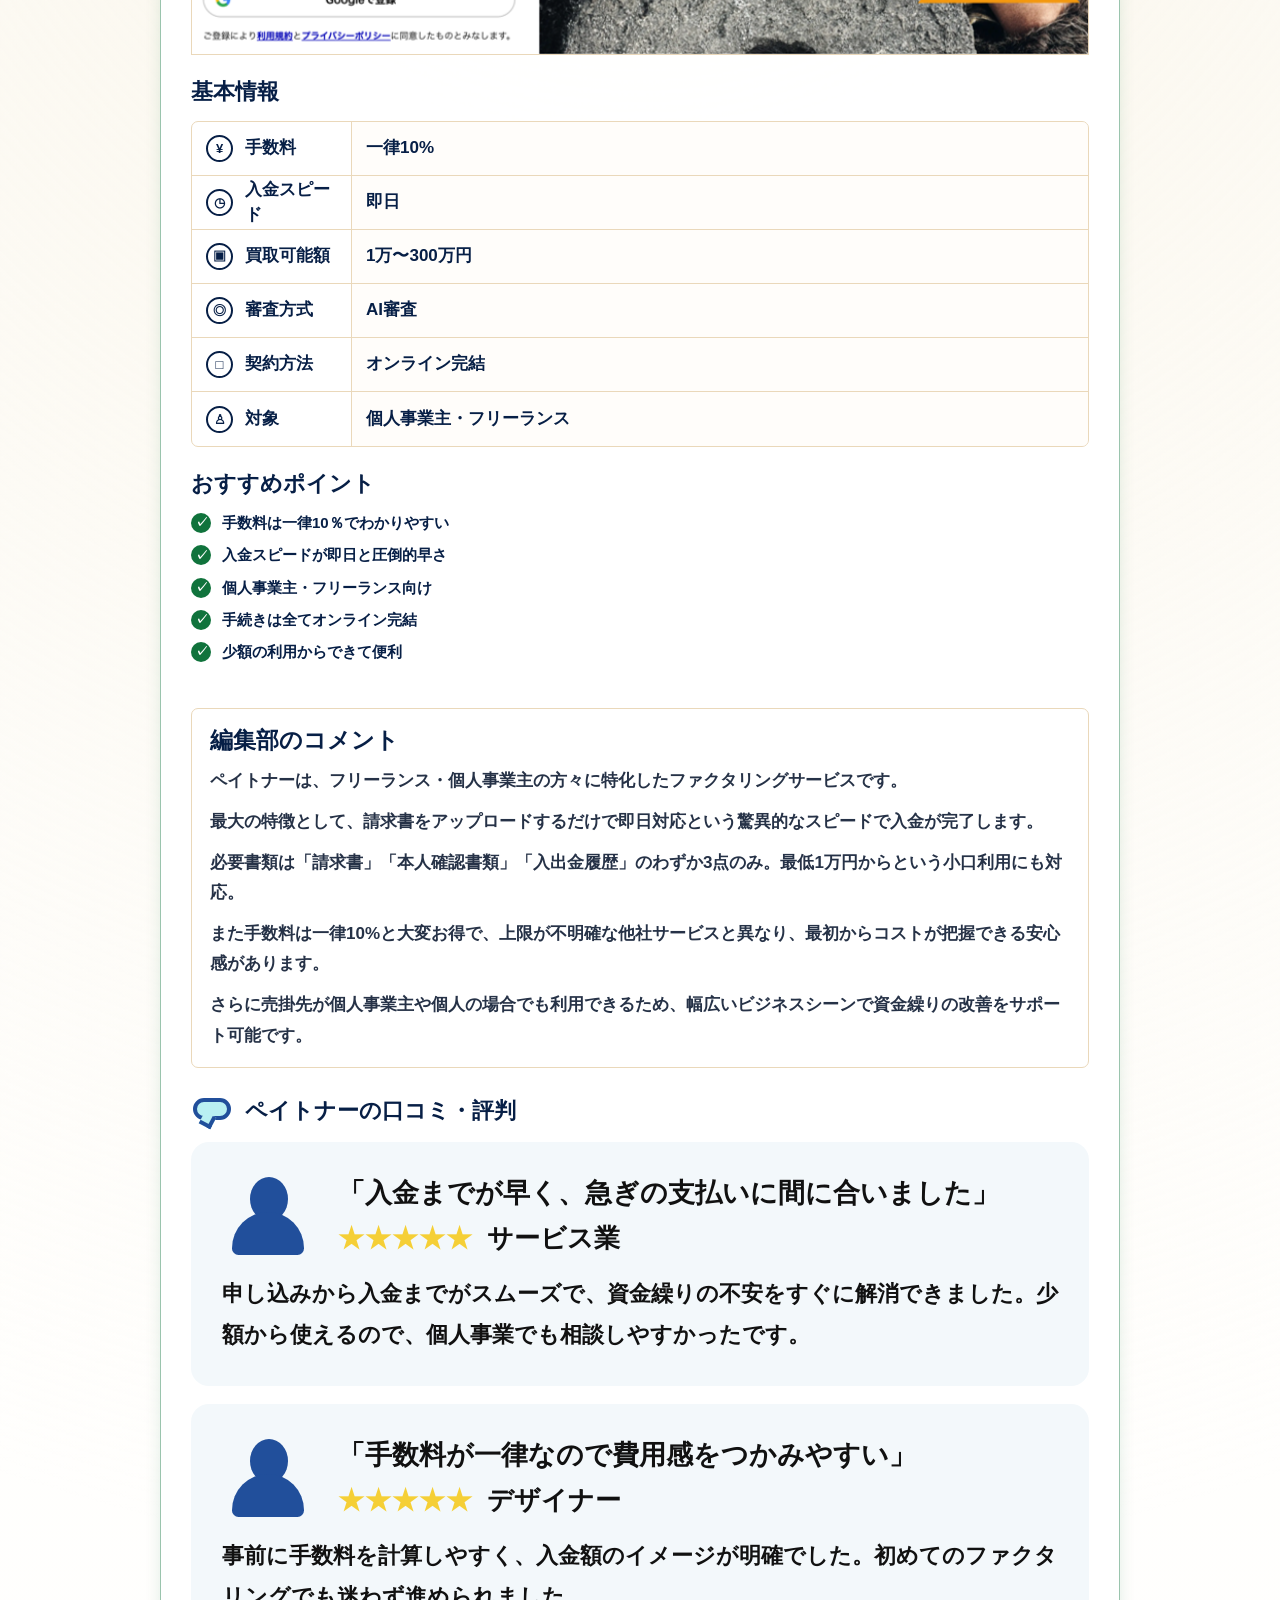
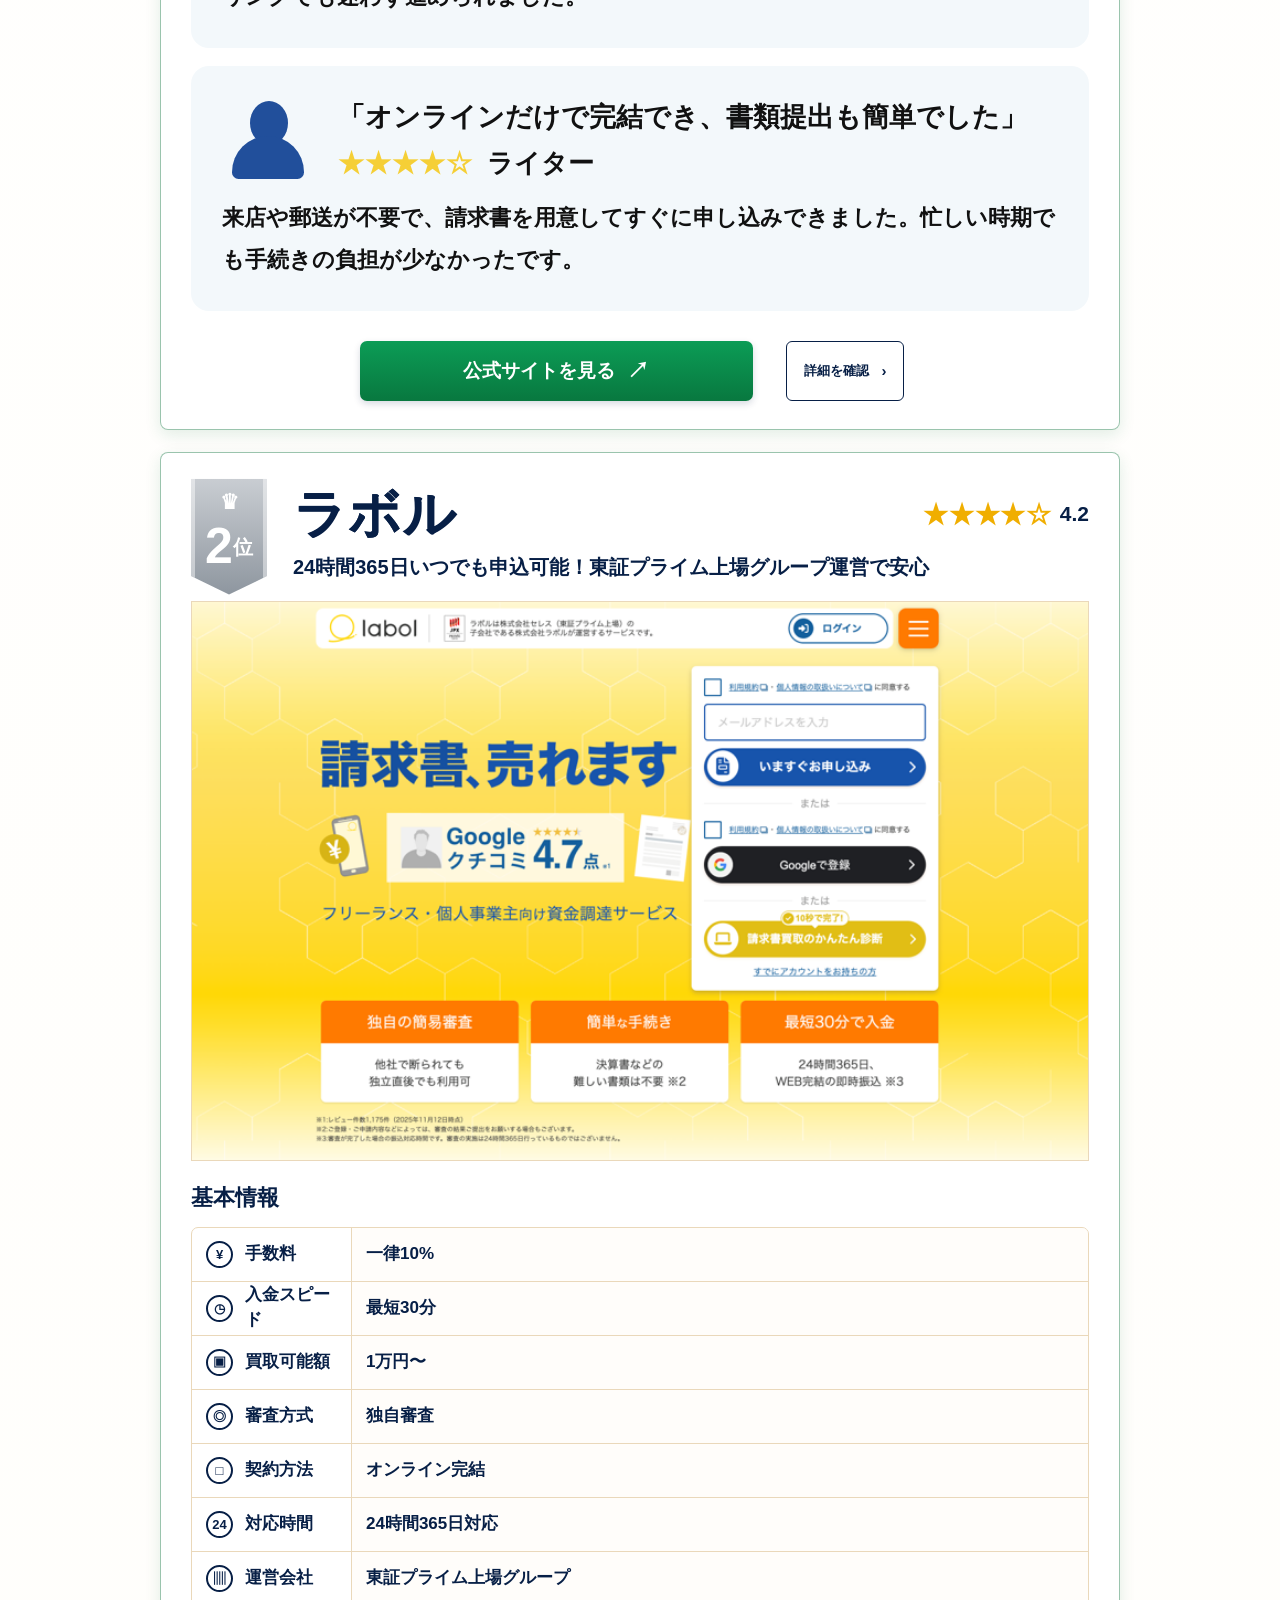
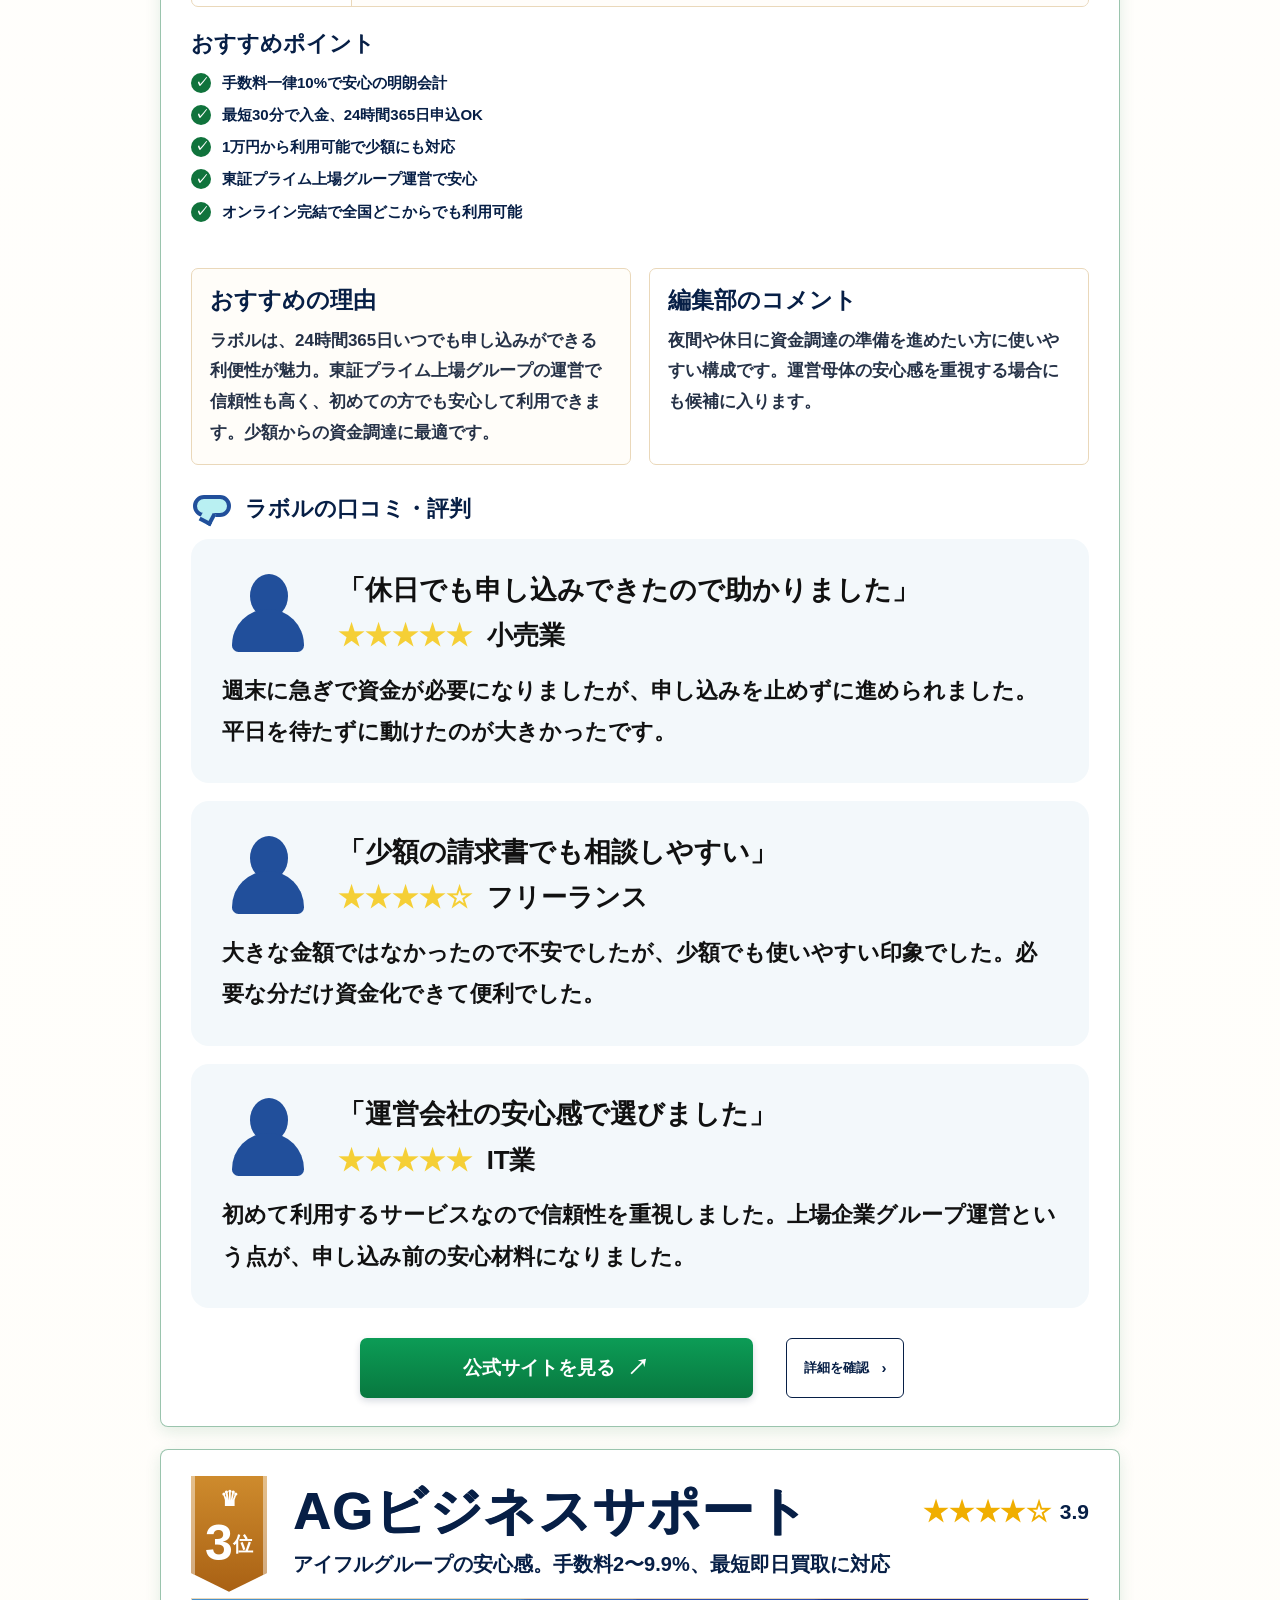
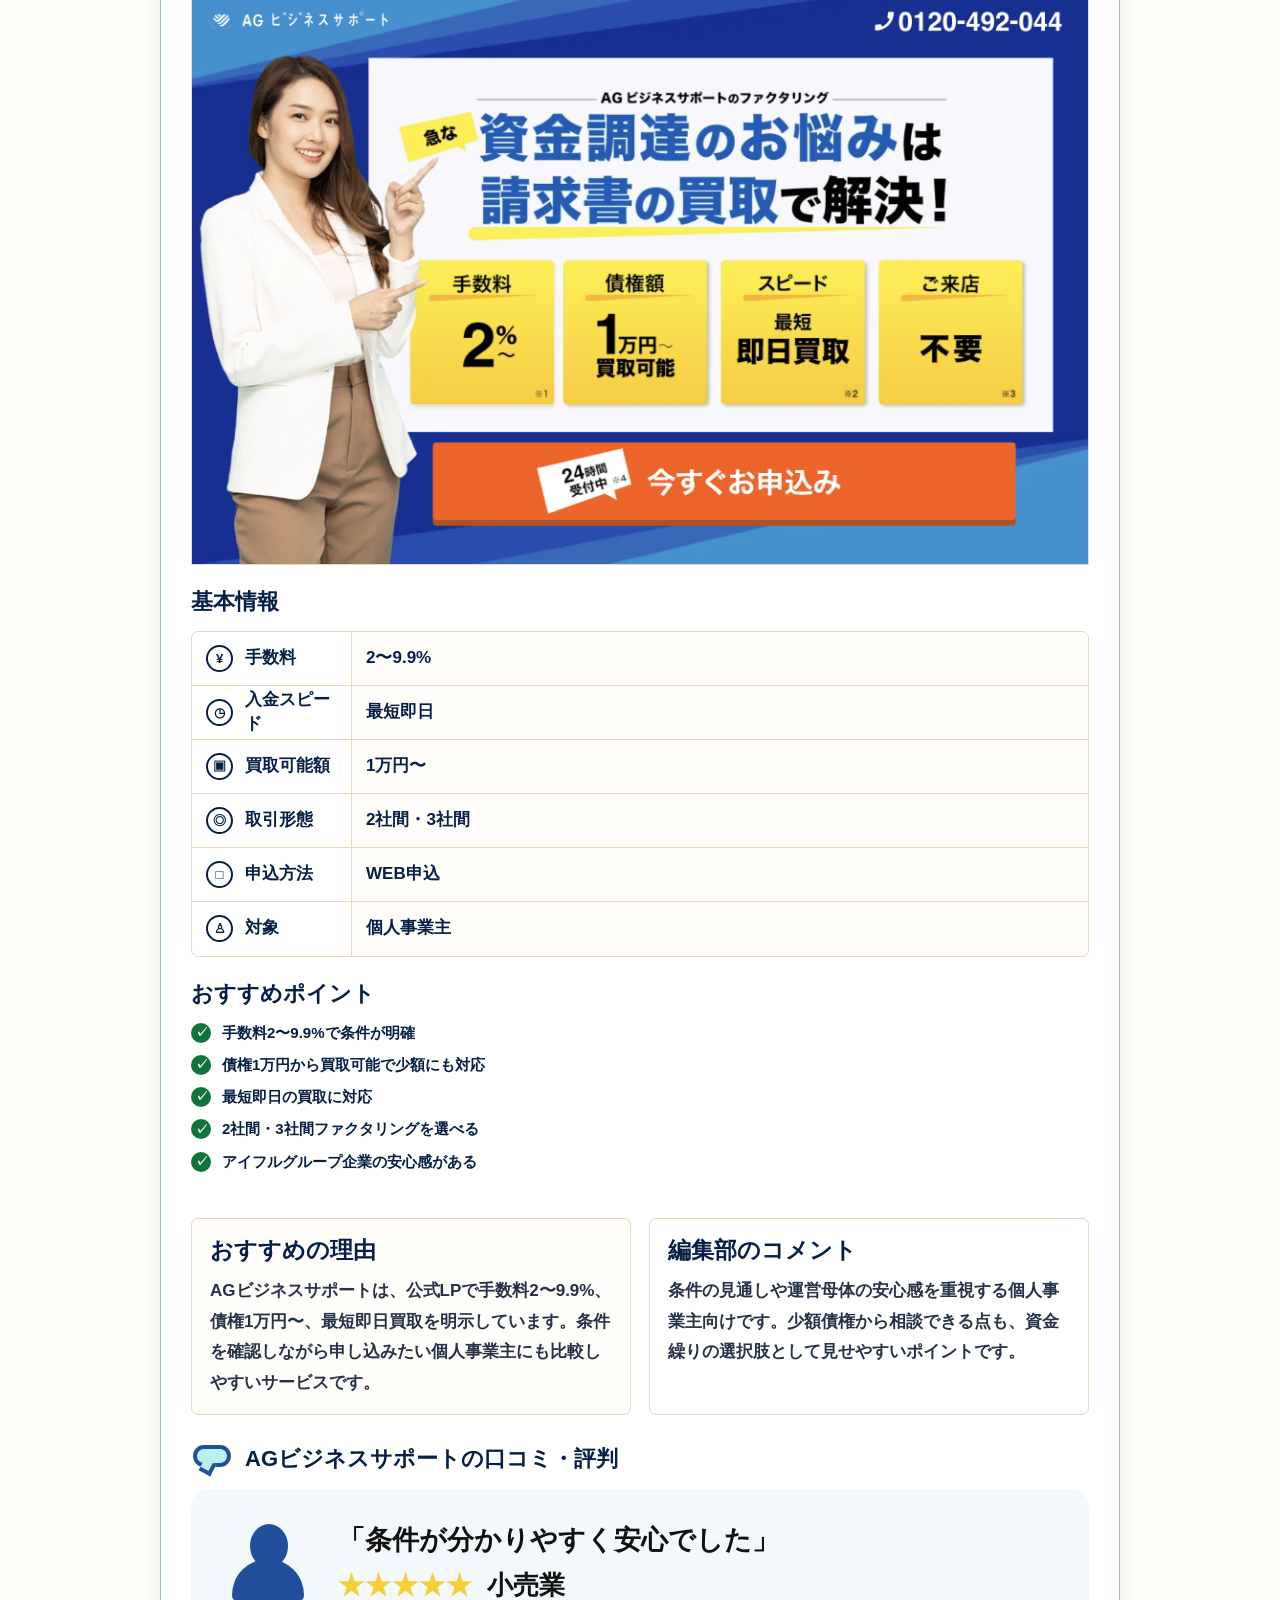
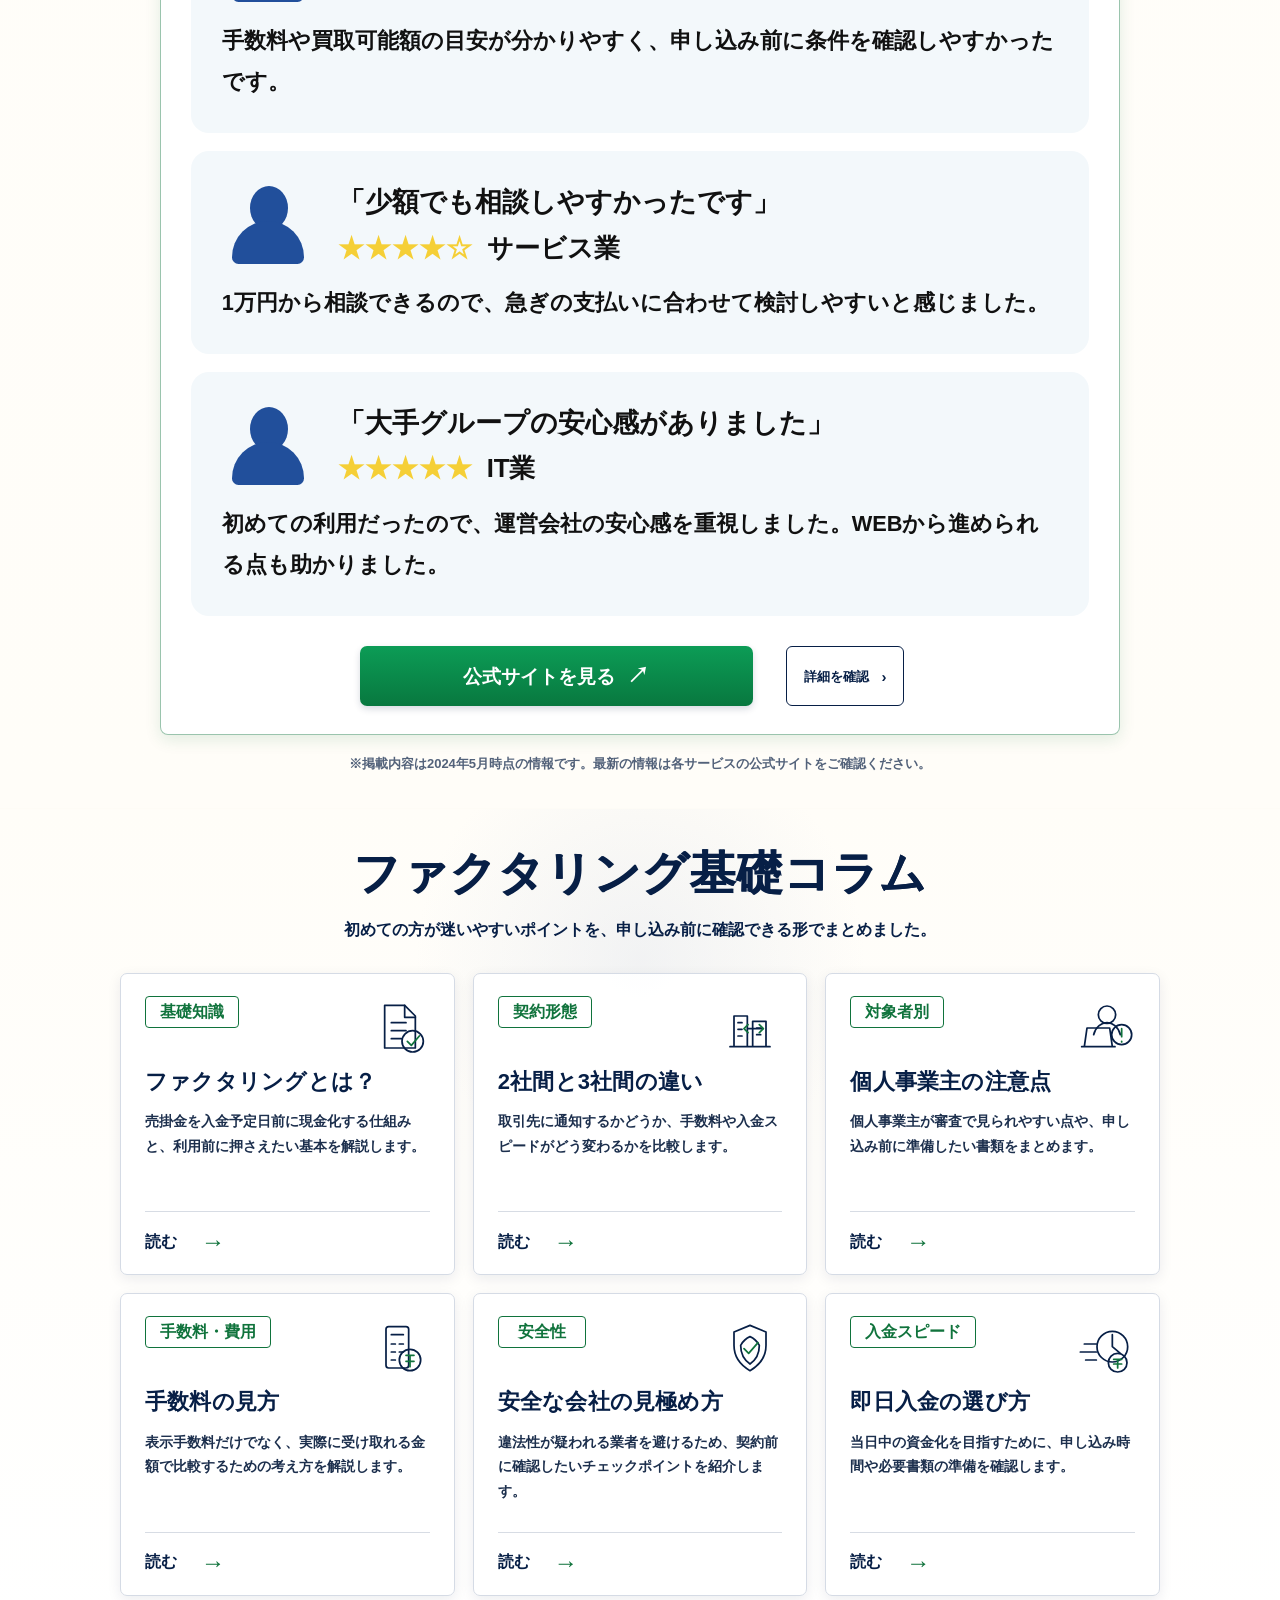
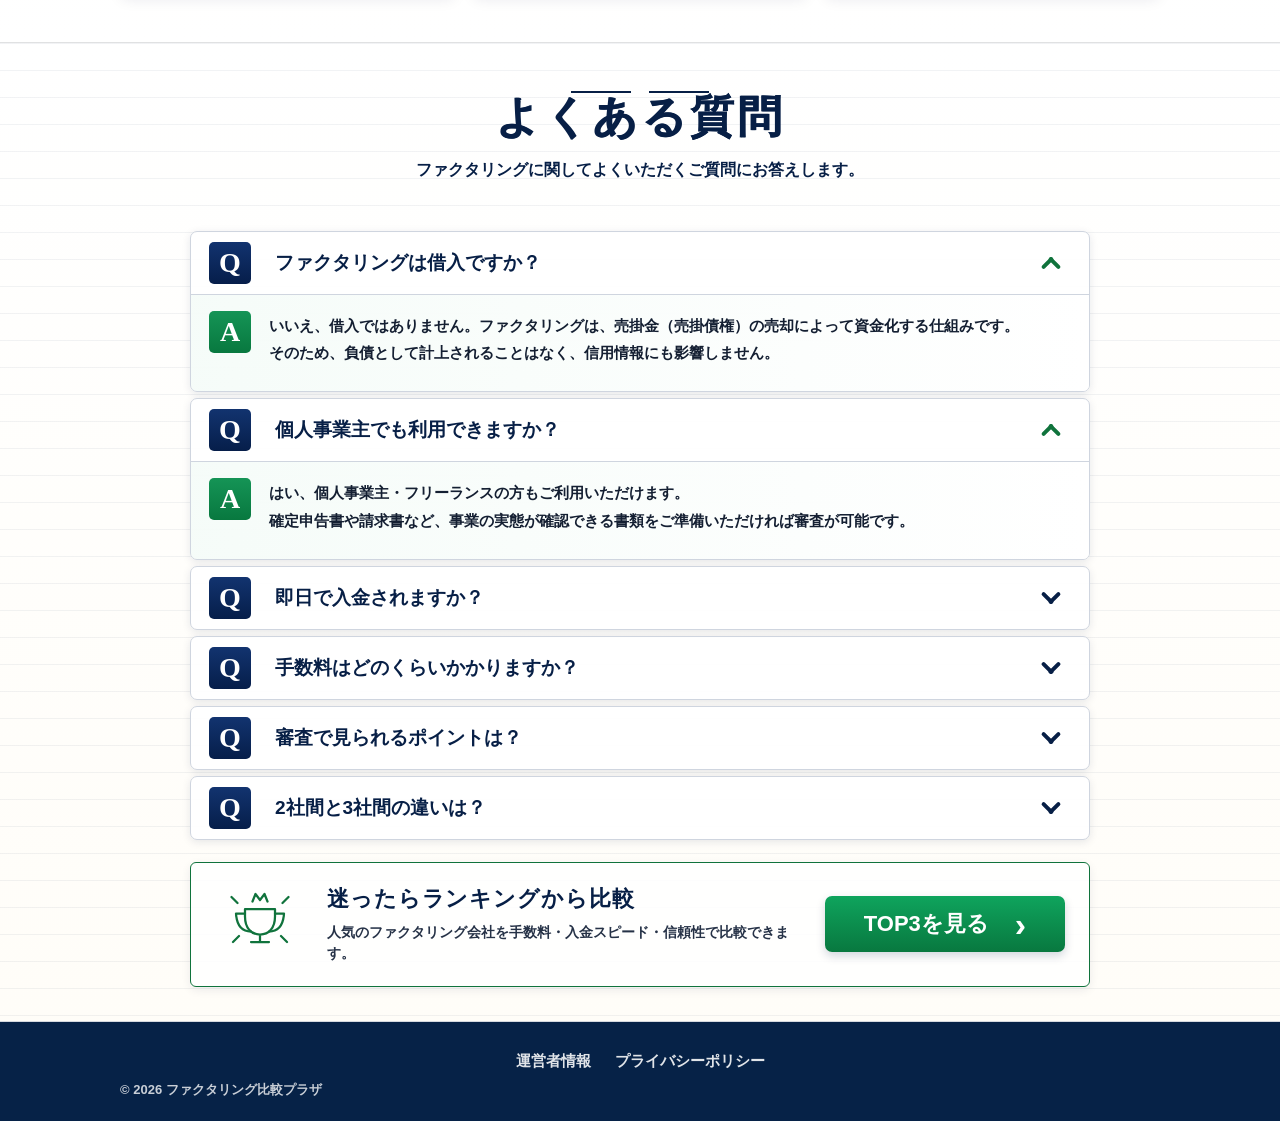
==== commit e6e990c0: "Update AG Business Support fee cap" ====
--- a/1/index.html
+++ b/1/index.html
@@ -192,7 +192,7 @@
                       <a class="aff-link" href="https://jass-net.com/link.php?i=pidugwvpjpxd&m=miday5mwdqmf" target="_blank" rel="noopener"><strong class="brand-logo brand-ag"><span>AGビジネスサポート</span></strong></a>
                     </td>
                     <td class="rating-cell"><span class="stars">★★★★<em>★</em></span><strong>3.9</strong></td>
-                    <td><strong>2〜12%</strong></td>
+                    <td><strong>2〜9.9%</strong></td>
                     <td><strong class="green-text">最短即日</strong></td>
                     <td>1万円〜</td>
                     <td>
@@ -244,7 +244,7 @@
                       <a class="aff-link" href="https://jass-net.com/link.php?i=pidugwvpjpxd&m=miday5mwdqmf" target="_blank" rel="noopener"><strong class="brand-logo brand-ag"><span>AGビジネスサポート</span></strong></a>
                     </td>
                     <td class="rating-cell"><span class="stars">★★★★<em>★</em></span><strong>3.9</strong></td>
-                    <td><strong>2〜12%</strong></td>
+                    <td><strong>2〜9.9%</strong></td>
                     <td><strong class="green-text">最短即日</strong></td>
                     <td>1万円〜</td>
                     <td>
@@ -379,7 +379,7 @@
                       <th scope="row">手数料</th>
                       <td><span class="score-mark best">◎</span><strong>10%</strong></td>
                       <td><span class="score-mark best">◎</span><strong>10%</strong></td>
-                      <td><span class="score-mark best">◎</span><strong>2〜12%</strong></td>
+                      <td><span class="score-mark best">◎</span><strong>2〜9.9%</strong></td>
                     </tr>
                     <tr>
                       <th scope="row">審査<br>通過率</th>
@@ -455,7 +455,7 @@
                   </thead>
                   <tbody>
                     <tr><th scope="row">総合評価</th><td><span class="score-mark best">◎</span><strong>★4.8</strong></td><td><span class="score-mark">○</span><strong>★4.4</strong></td><td><span class="score-mark">○</span><strong>★3.9</strong></td></tr>
-                    <tr><th scope="row">手数料</th><td><span class="score-mark best">◎</span><strong>2%〜</strong></td><td><span class="score-mark best">◎</span><strong>1%〜14.8%</strong></td><td><span class="score-mark best">◎</span><strong>2〜12%</strong></td></tr>
+                    <tr><th scope="row">手数料</th><td><span class="score-mark best">◎</span><strong>2%〜</strong></td><td><span class="score-mark best">◎</span><strong>1%〜14.8%</strong></td><td><span class="score-mark best">◎</span><strong>2〜9.9%</strong></td></tr>
                     <tr><th scope="row">法人<br>対応力</th><td><span class="score-mark best">◎</span><strong>高い</strong></td><td><span class="score-mark best">◎</span><strong>対応</strong></td><td><span class="score-mark">○</span><strong>対応</strong></td></tr>
                     <tr><th scope="row">入金<br>スピード</th><td><span class="score-mark best">◎</span><strong>最短即日</strong></td><td><span class="score-mark best">◎</span><strong>最短2時間</strong></td><td><span class="score-mark best">◎</span><strong>最短即日</strong></td></tr>
                     <tr><th scope="row">特徴</th><td><span class="score-mark best">◎</span><strong>審査通過率92%</strong></td><td><span class="score-mark">○</span><strong>オンライン完結</strong></td><td><span class="score-mark">○</span><strong>アイフル系</strong></td></tr>
@@ -658,7 +658,7 @@
               <div class="ranking-left">
                 <h3><a class="aff-link" href="https://jass-net.com/link.php?i=pidugwvpjpxd&m=miday5mwdqmf" target="_blank" rel="noopener">AGビジネスサポート</a></h3>
                 <div class="service-rating"><span>★★★★☆</span><strong>3.9</strong></div>
-                <p class="service-catch">アイフルグループの安心感。手数料2〜12%、最短即日買取に対応</p>
+                <p class="service-catch">アイフルグループの安心感。手数料2〜9.9%、最短即日買取に対応</p>
               </div>
               <div class="service-visual ag">
                 <a class="service-visual-link aff-link" href="https://jass-net.com/link.php?i=pidugwvpjpxd&m=miday5mwdqmf" target="_blank" rel="noopener"><img src="/assets/corporate-ranking-ag.png" alt=""></a>
@@ -672,7 +672,7 @@
                 <section class="ranking-block">
                   <h4>基本情報</h4>
                   <dl class="info-grid">
-                    <div><dt><span>¥</span>手数料</dt><dd>2〜12%</dd></div>
+                    <div><dt><span>¥</span>手数料</dt><dd>2〜9.9%</dd></div>
                     <div><dt><span>◷</span>入金スピード</dt><dd>最短即日</dd></div>
                     <div><dt><span>▣</span>買取可能額</dt><dd>1万円〜</dd></div>
                     <div><dt><span>◎</span>取引形態</dt><dd>2社間・3社間</dd></div>
@@ -683,7 +683,7 @@
                 <section class="ranking-block">
                   <h4>おすすめポイント</h4>
                   <ul class="point-list">
-                    <li>手数料2〜12%で条件が明確</li>
+                    <li>手数料2〜9.9%で条件が明確</li>
                     <li>債権1万円から買取可能で少額にも対応</li>
                     <li>最短即日の買取に対応</li>
                     <li>2社間・3社間ファクタリングを選べる</li>
@@ -693,7 +693,7 @@
                 <section class="ranking-block reason-comment-grid">
                   <div class="reason-box">
                     <h5>おすすめの理由</h5>
-                    <p>AGビジネスサポートは、公式LPで手数料2〜12%、債権1万円〜、最短即日買取を明示しています。条件を確認しながら申し込みたい個人事業主にも比較しやすいサービスです。</p>
+                    <p>AGビジネスサポートは、公式LPで手数料2〜9.9%、債権1万円〜、最短即日買取を明示しています。条件を確認しながら申し込みたい個人事業主にも比較しやすいサービスです。</p>
                   </div>
                   <div class="editor-comment">
                     <h5>編集部のコメント</h5>
@@ -852,7 +852,7 @@
               <div class="ranking-left">
                 <h3><a class="aff-link" href="https://jass-net.com/link.php?i=pidugwvpjpxd&m=miday5mwdqmf" target="_blank" rel="noopener">AGビジネスサポート</a></h3>
                 <div class="service-rating"><span>★★★★☆</span><strong>3.9</strong></div>
-                <p class="service-catch">アイフルグループの安心感。手数料2〜12%、最短即日買取に対応</p>
+                <p class="service-catch">アイフルグループの安心感。手数料2〜9.9%、最短即日買取に対応</p>
               </div>
               <div class="service-visual ag">
                 <a class="service-visual-link aff-link" href="https://jass-net.com/link.php?i=pidugwvpjpxd&m=miday5mwdqmf" target="_blank" rel="noopener"><img src="/assets/corporate-ranking-ag.png" alt=""></a>
@@ -866,7 +866,7 @@
                 <section class="ranking-block">
                   <h4>基本情報</h4>
                   <dl class="info-grid">
-                    <div><dt><span>¥</span>手数料</dt><dd>2〜12%</dd></div>
+                    <div><dt><span>¥</span>手数料</dt><dd>2〜9.9%</dd></div>
                     <div><dt><span>◷</span>入金スピード</dt><dd>最短即日</dd></div>
                     <div><dt><span>▣</span>買取可能額</dt><dd>1万円〜</dd></div>
                     <div><dt><span>◎</span>取引形態</dt><dd>2社間・3社間</dd></div>
@@ -877,7 +877,7 @@
                 <section class="ranking-block">
                   <h4>おすすめポイント</h4>
                   <ul class="point-list">
-                    <li>手数料2〜12%で条件が明確</li>
+                    <li>手数料2〜9.9%で条件が明確</li>
                     <li>債権1万円から買取可能で幅広い金額に対応</li>
                     <li>最短即日の買取に対応</li>
                     <li>2社間・3社間ファクタリングを選べる</li>
@@ -887,7 +887,7 @@
                 <section class="ranking-block reason-comment-grid">
                   <div class="reason-box">
                     <h5>おすすめの理由</h5>
-                    <p>AGビジネスサポートは、公式LPで手数料2〜12%、債権1万円〜、最短即日買取を明示しています。2社間・3社間ファクタリングに対応し、取引先に開示不要の選択肢もあるため法人向けの比較に入れやすいサービスです。</p>
+                    <p>AGビジネスサポートは、公式LPで手数料2〜9.9%、債権1万円〜、最短即日買取を明示しています。2社間・3社間ファクタリングに対応し、取引先に開示不要の選択肢もあるため法人向けの比較に入れやすいサービスです。</p>
                   </div>
                   <div class="editor-comment">
                     <h5>編集部のコメント</h5>
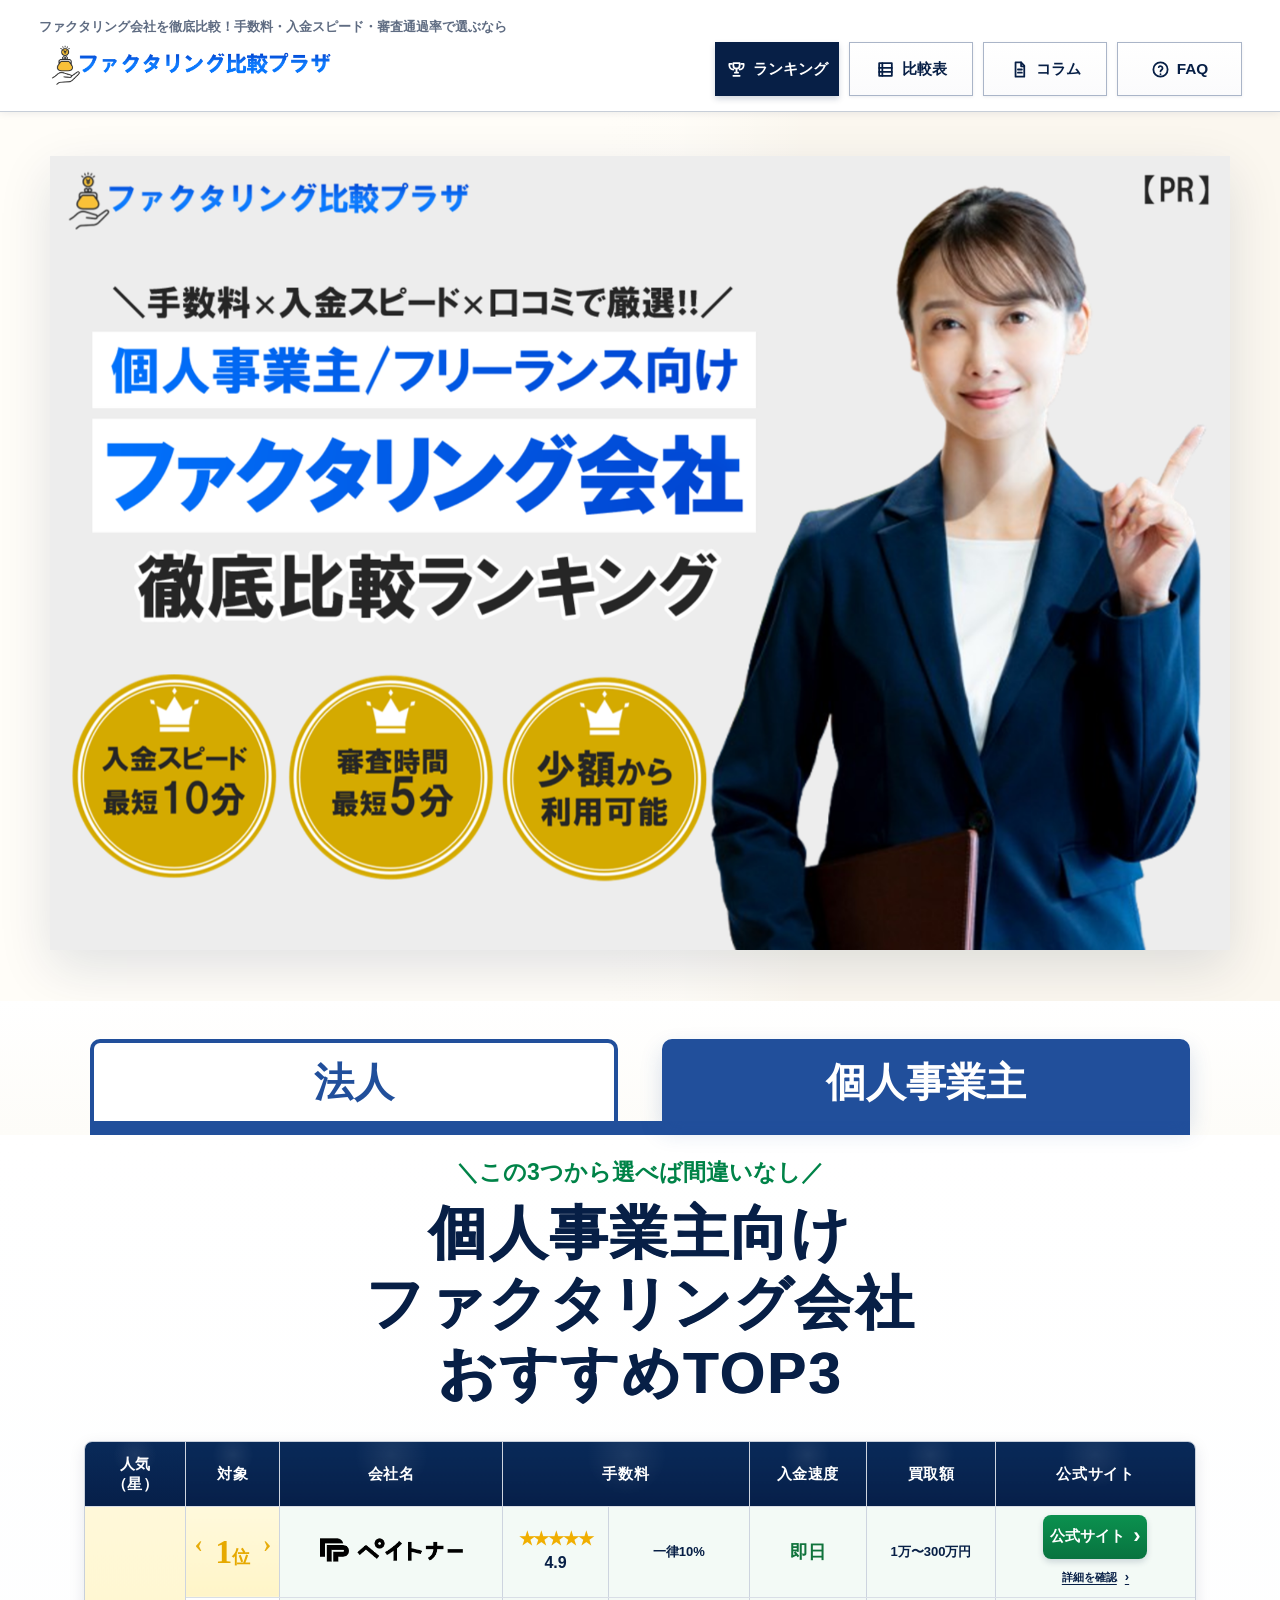
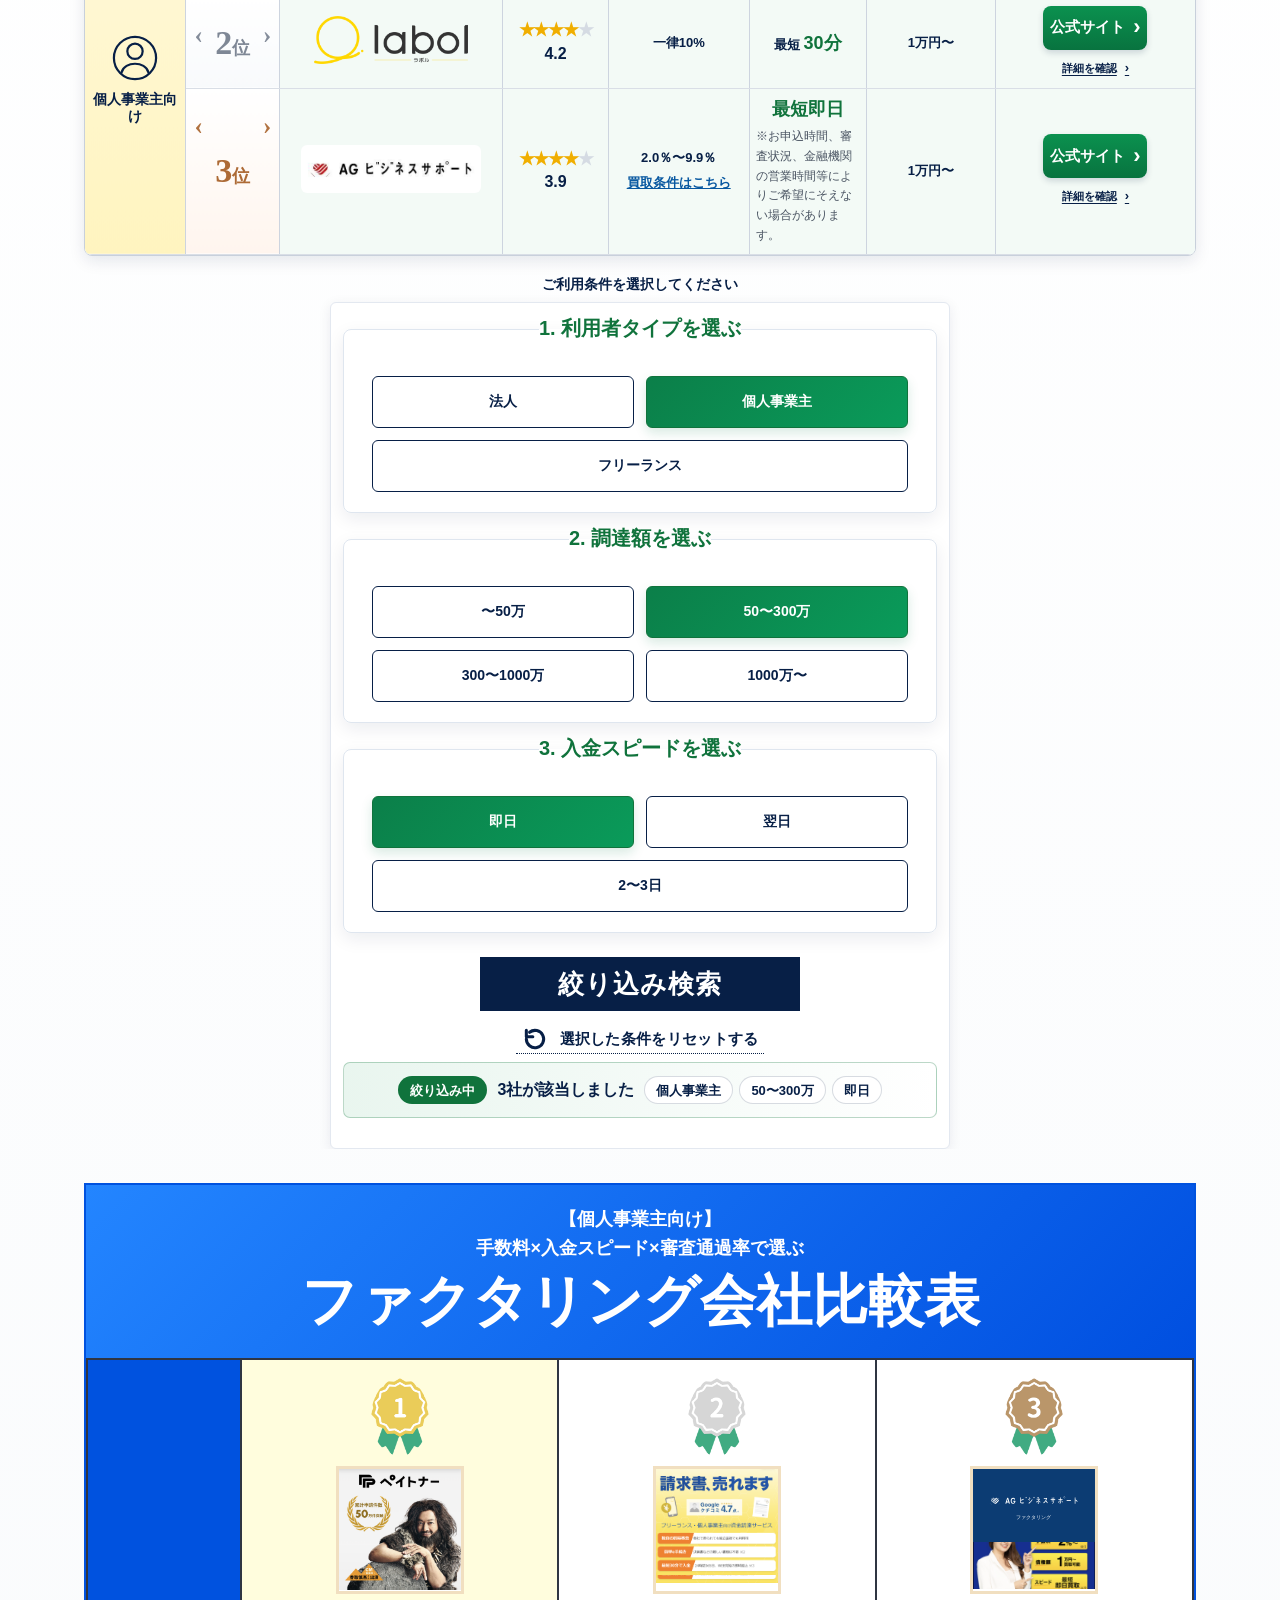
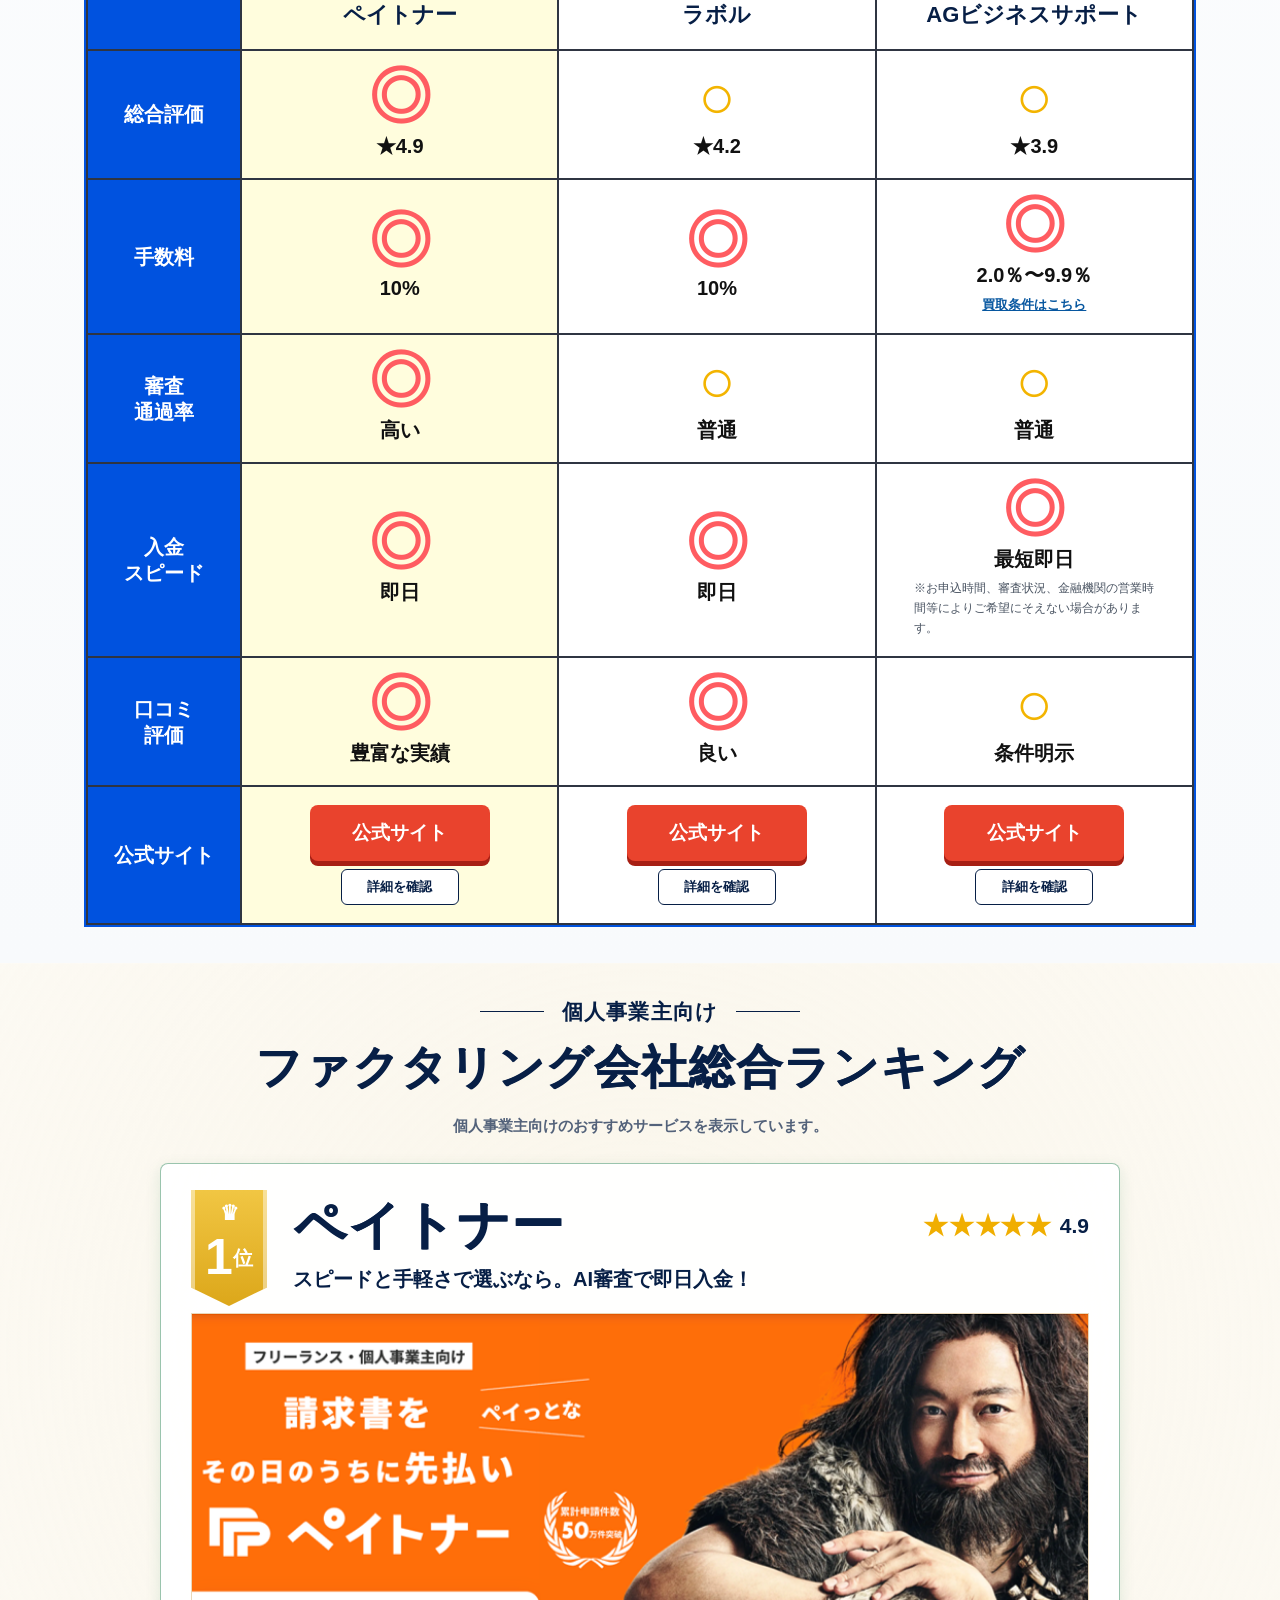
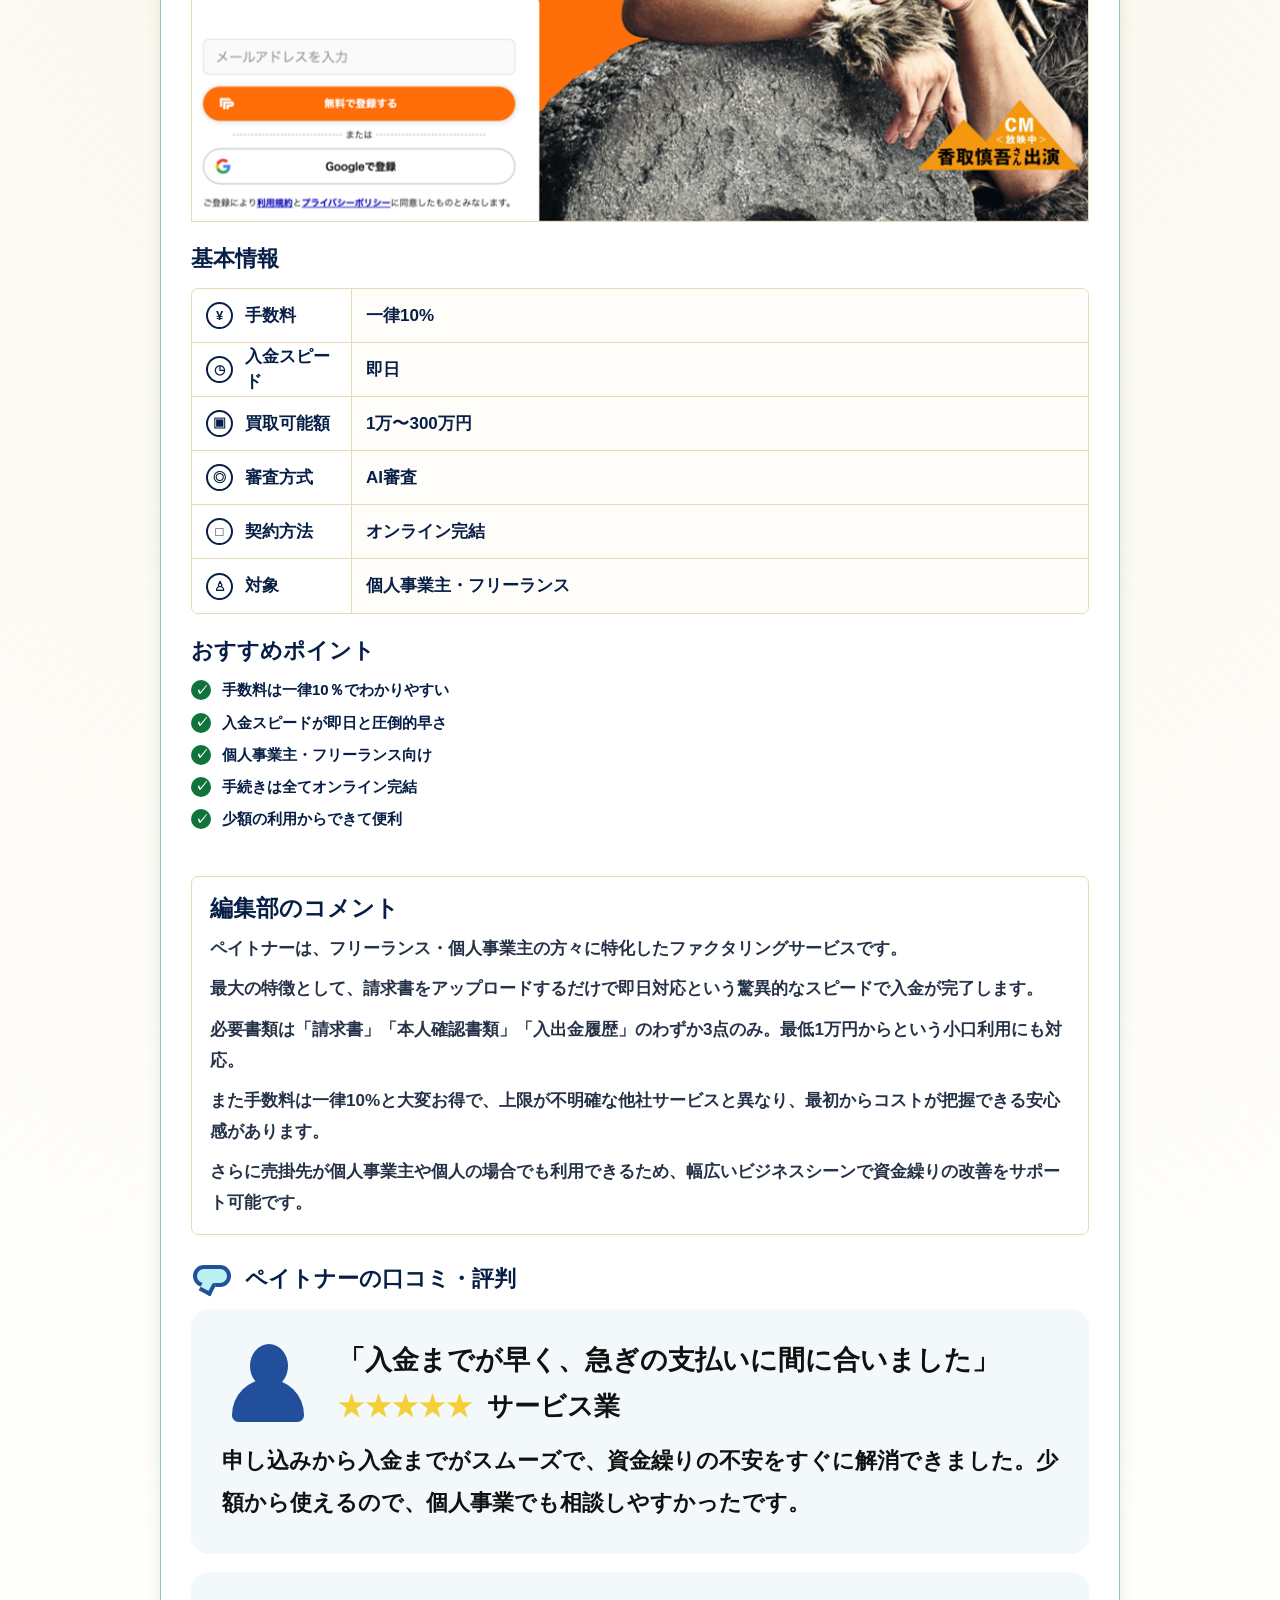
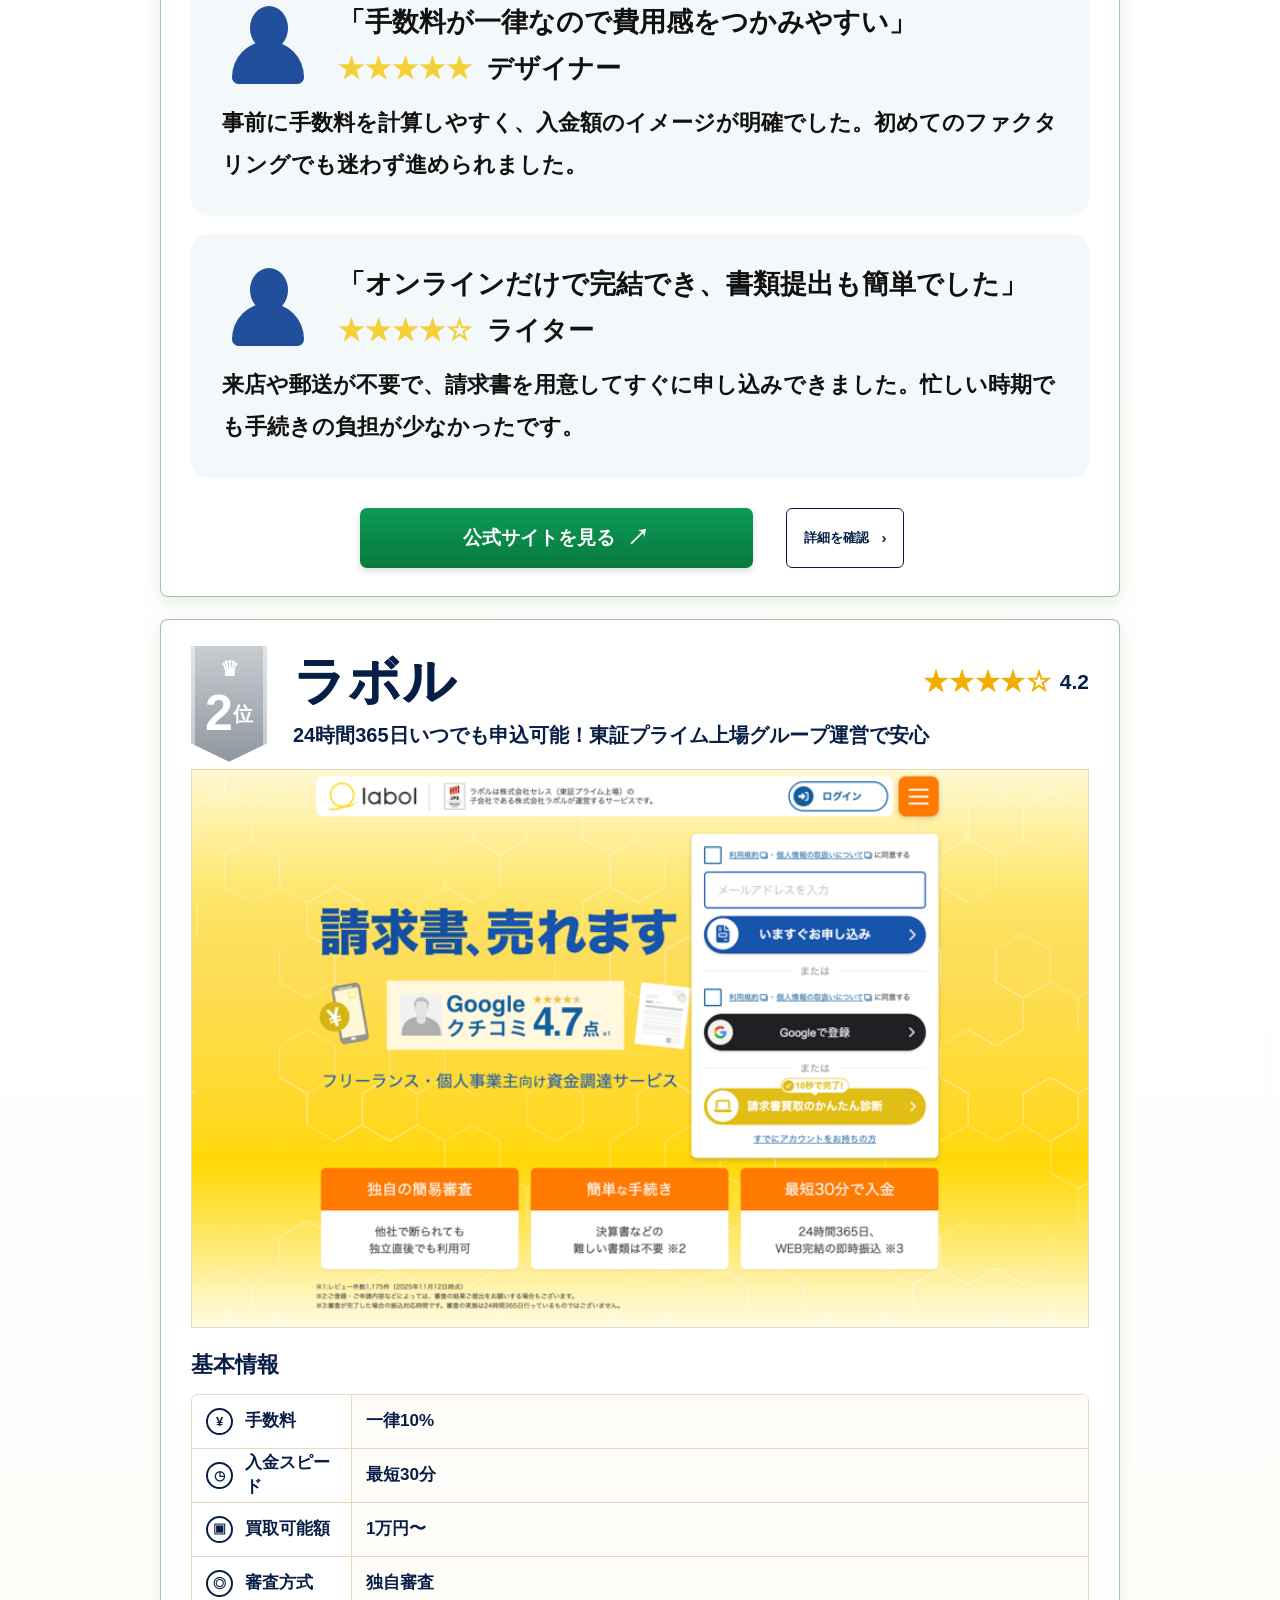
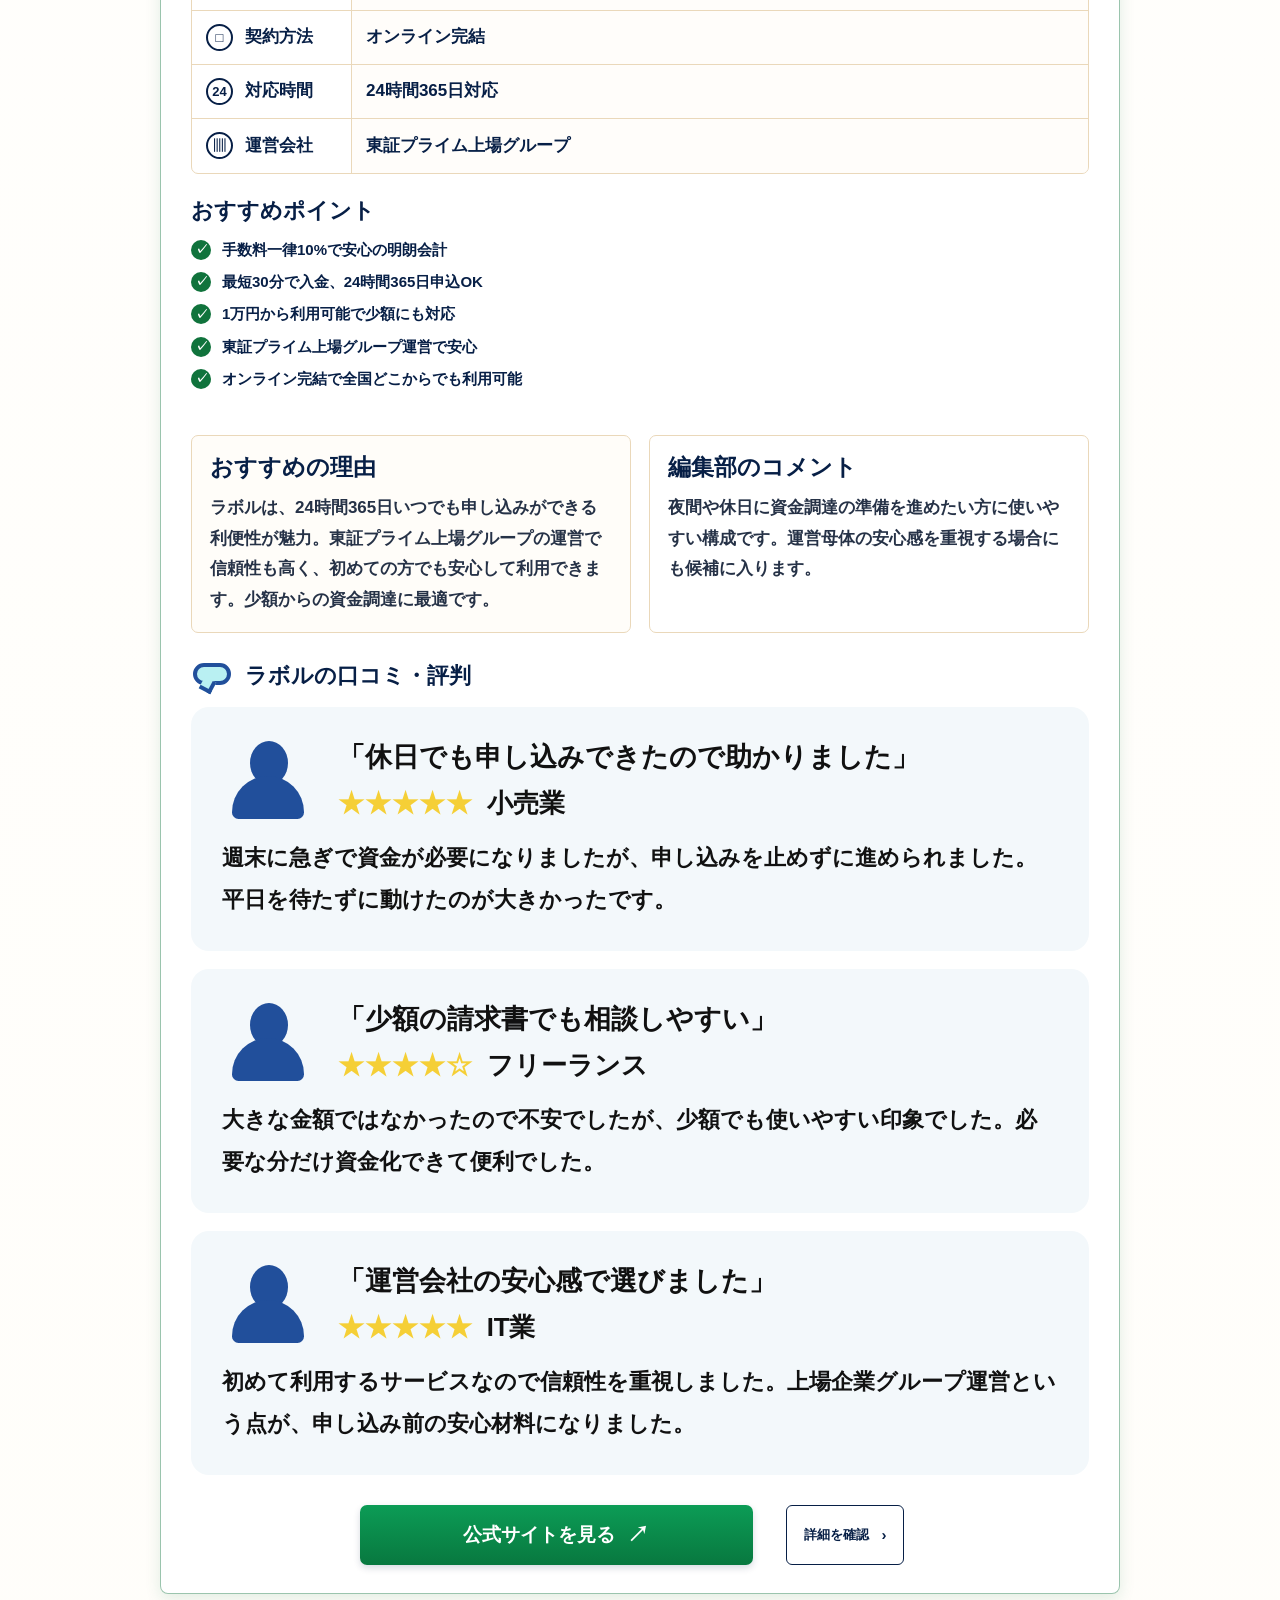
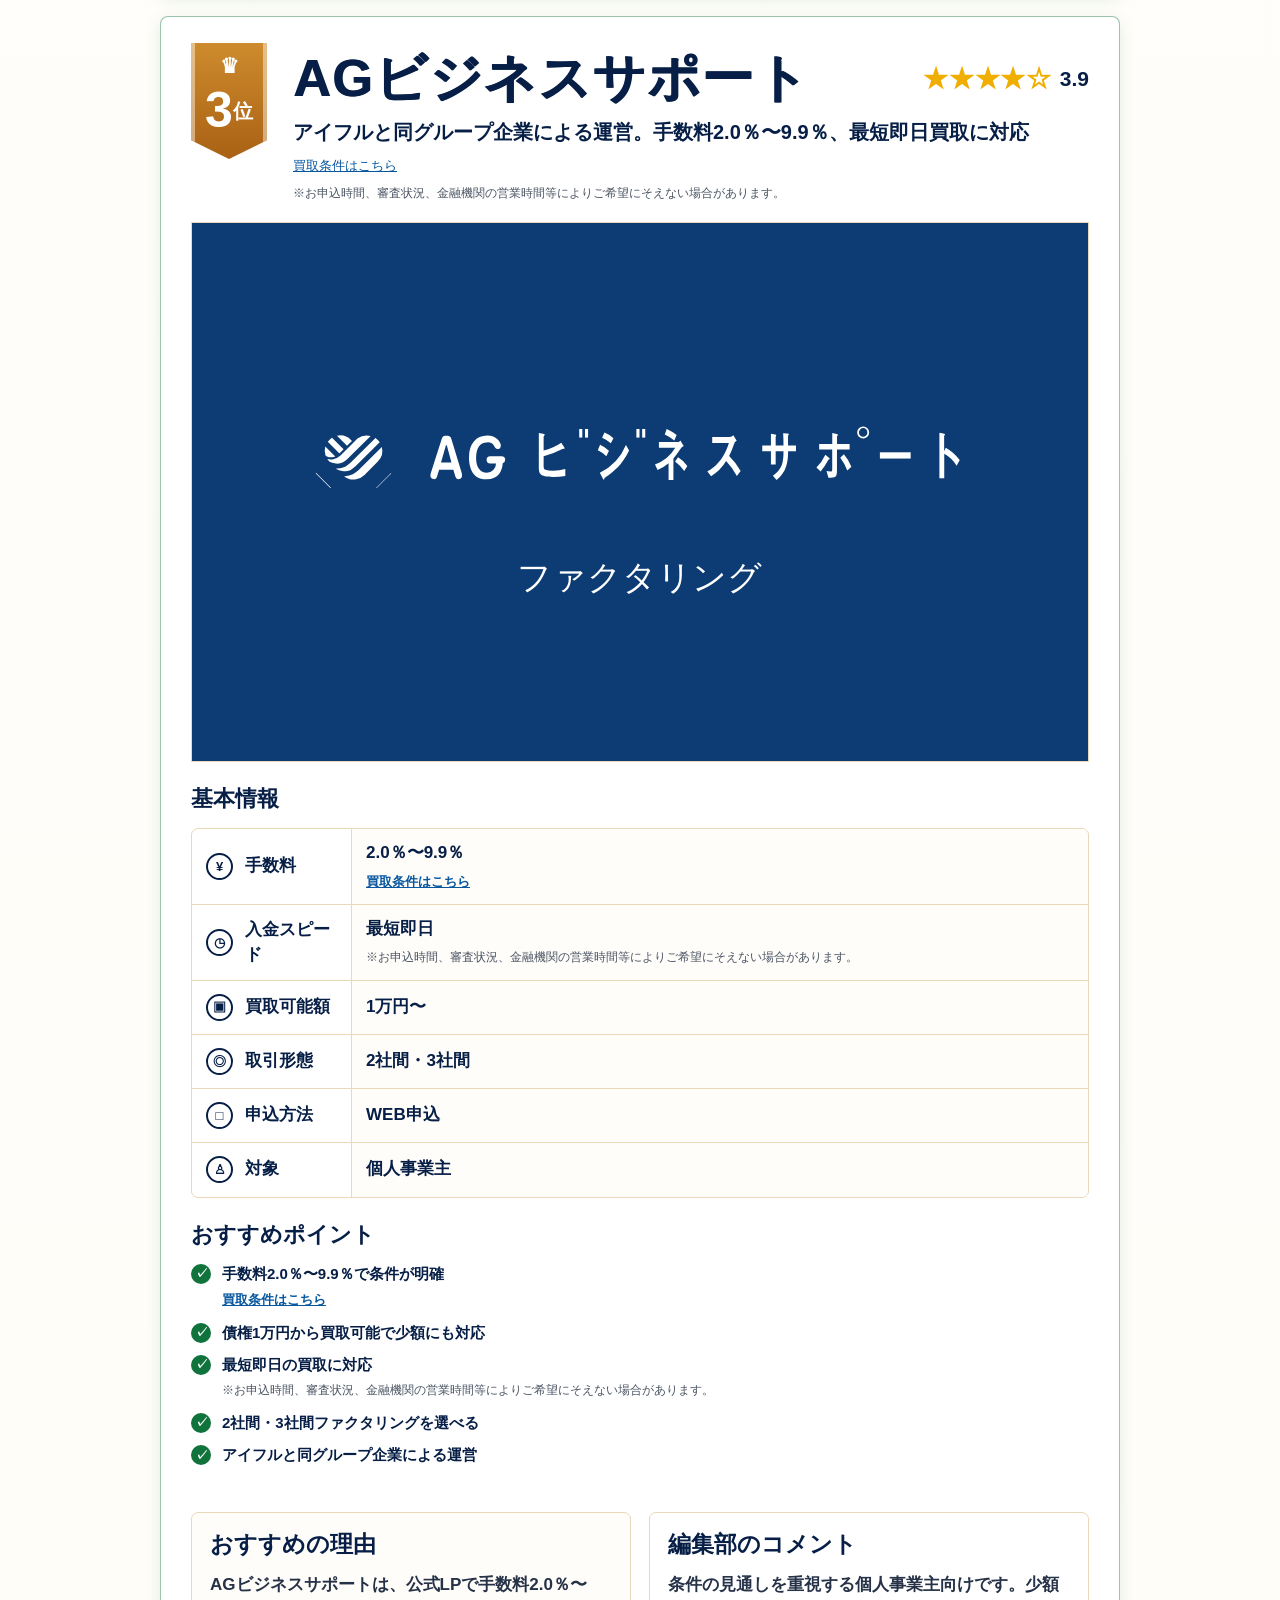
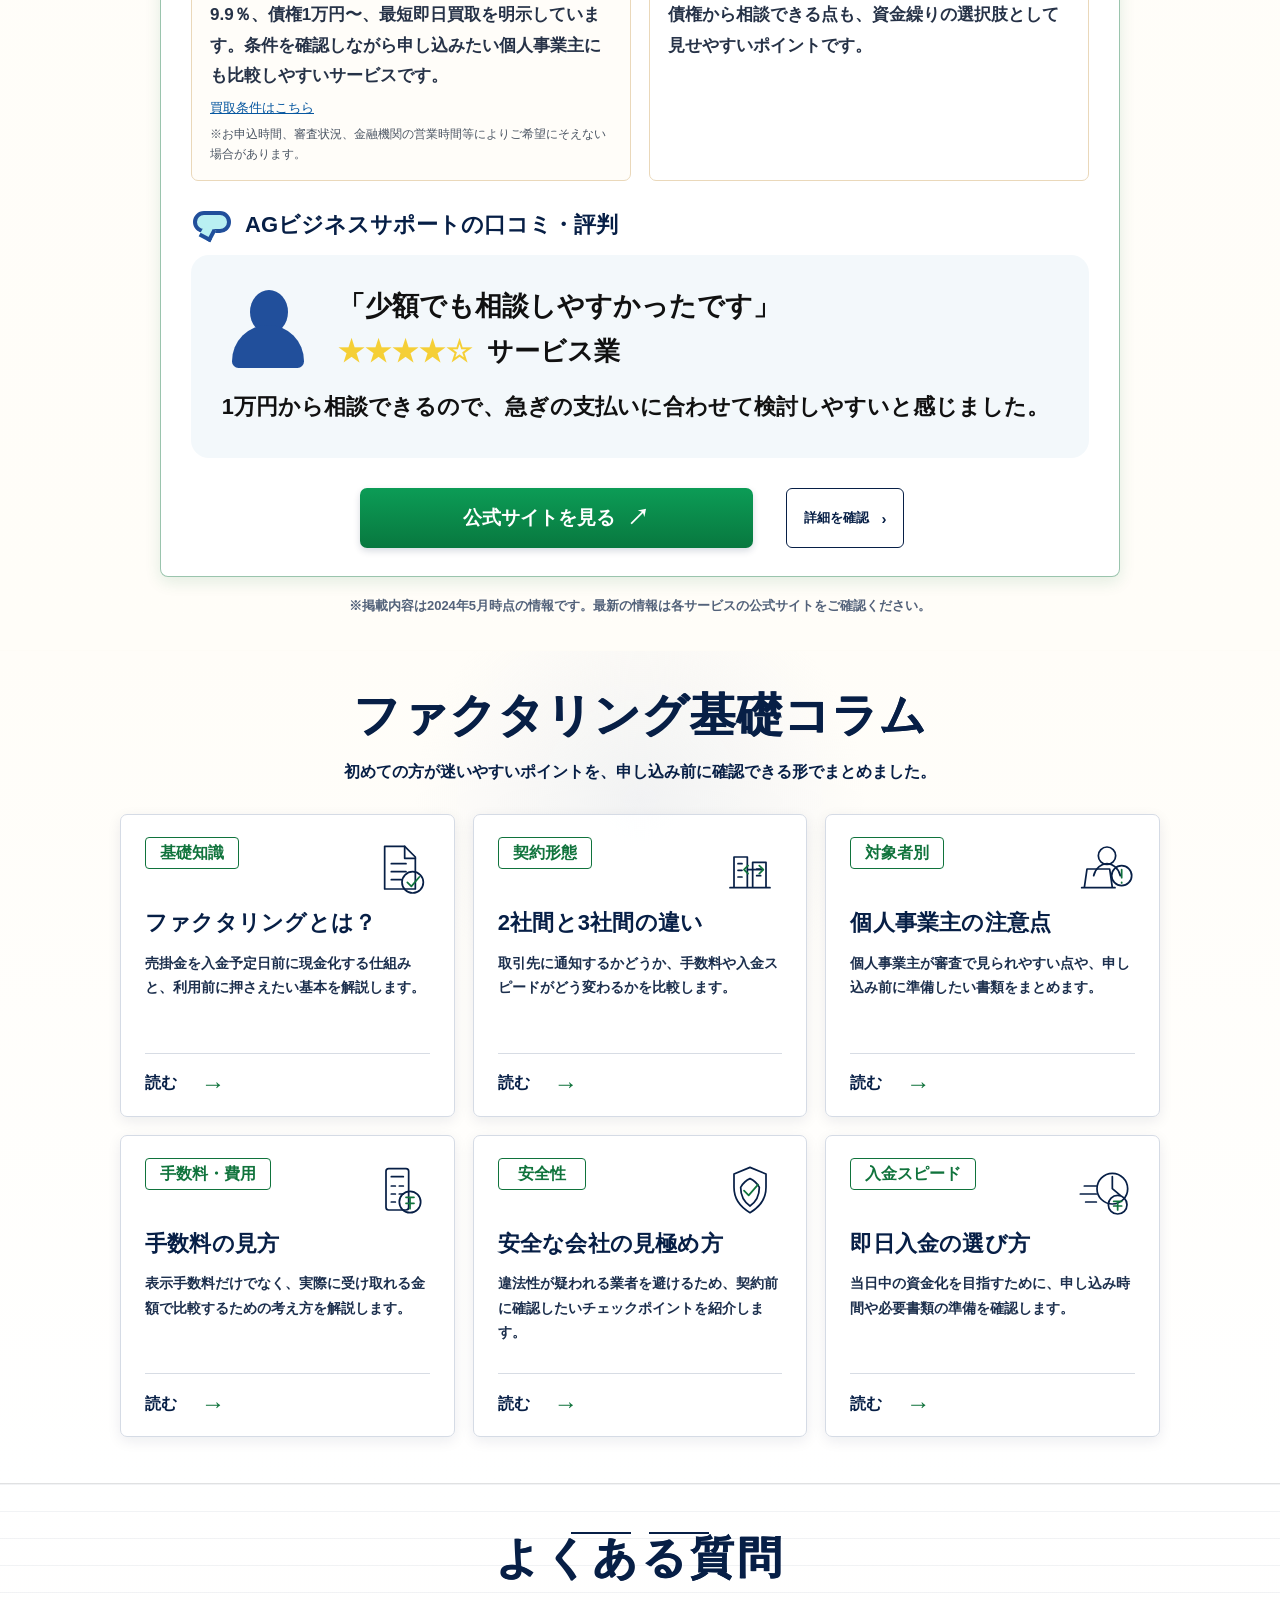
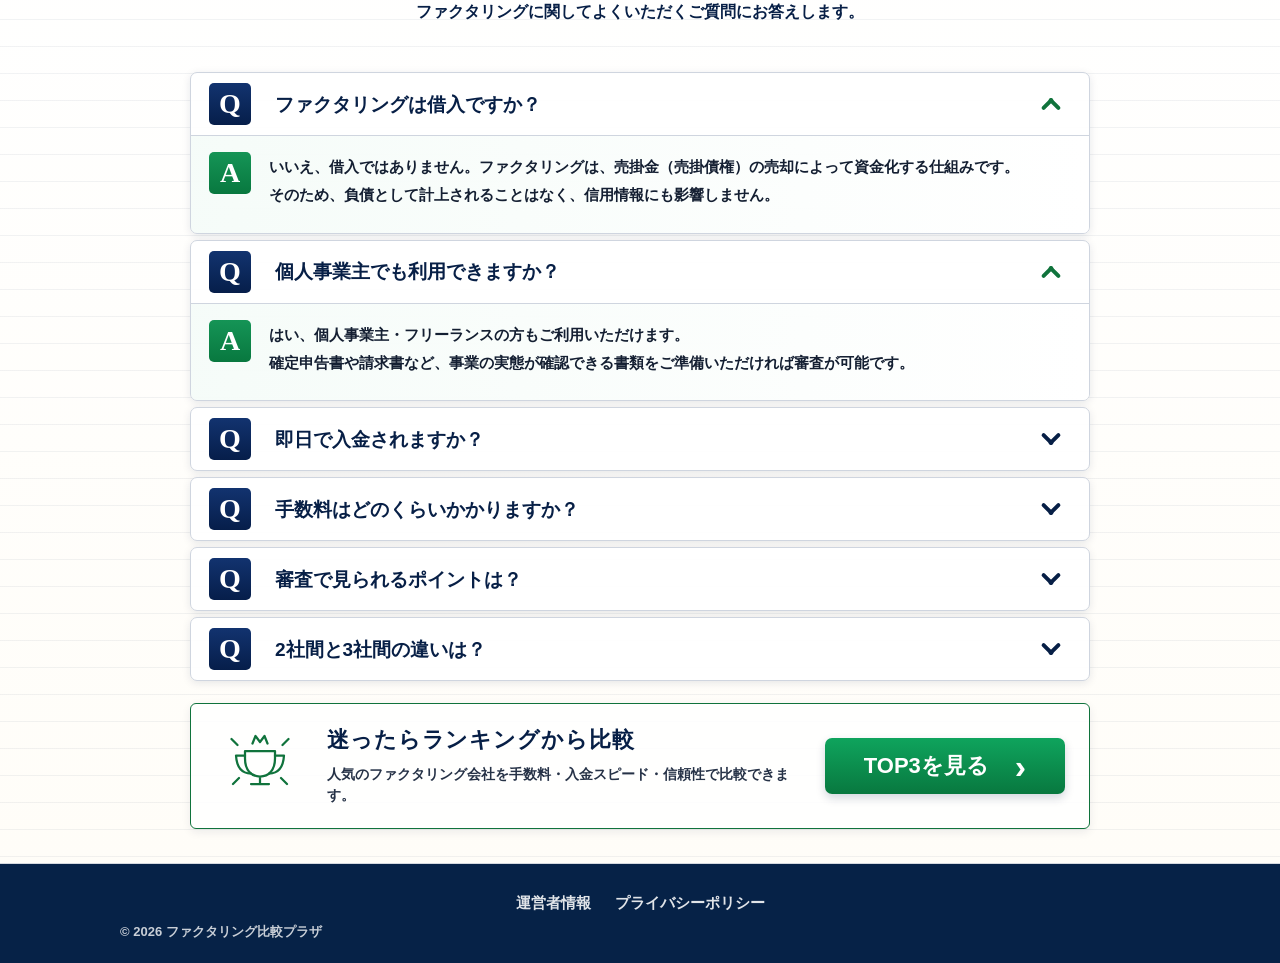
==== commit 50566eee: "Apply AG disclosure corrections to alternate entry pages" ====
--- a/1/index.html
+++ b/1/index.html
@@ -11,7 +11,7 @@
     })(window,document,'script','dataLayer','GTM-WVW3GJBQ');</script>
     <!-- End Google Tag Manager -->
     <title>法人向けファクタリング比較ナビ｜QuQuMo 2位版</title>
-    <link rel="stylesheet" href="/app.css?v=20260607-ranking-links">
+    <link rel="stylesheet" href="/app.css?v=20261002-ag-20260607-ranking-links">
   </head>
   <body id="top">
     <!-- Google Tag Manager (noscript) -->
@@ -192,8 +192,8 @@
                       <a class="aff-link" href="https://jass-net.com/link.php?i=pidugwvpjpxd&m=miday5mwdqmf" target="_blank" rel="noopener"><strong class="brand-logo brand-ag"><span>AGビジネスサポート</span></strong></a>
                     </td>
                     <td class="rating-cell"><span class="stars">★★★★<em>★</em></span><strong>3.9</strong></td>
-                    <td><strong>2〜9.9%</strong></td>
-                    <td><strong class="green-text">最短即日</strong></td>
+                    <td><strong>2.0％〜9.9％</strong><a class="ag-condition-link" href="https://www.aiful-bf.co.jp/affiliate/factoring-lp.html" target="_blank" rel="noopener">買取条件はこちら</a></td>
+                    <td><strong class="green-text">最短即日</strong><small class="ag-disclaimer">※お申込時間、審査状況、金融機関の営業時間等によりご希望にそえない場合があります。</small></td>
                     <td>1万円〜</td>
                     <td>
                       <div class="site-actions">
@@ -244,8 +244,8 @@
                       <a class="aff-link" href="https://jass-net.com/link.php?i=pidugwvpjpxd&m=miday5mwdqmf" target="_blank" rel="noopener"><strong class="brand-logo brand-ag"><span>AGビジネスサポート</span></strong></a>
                     </td>
                     <td class="rating-cell"><span class="stars">★★★★<em>★</em></span><strong>3.9</strong></td>
-                    <td><strong>2〜9.9%</strong></td>
-                    <td><strong class="green-text">最短即日</strong></td>
+                    <td><strong>2.0％〜9.9％</strong><a class="ag-condition-link" href="https://www.aiful-bf.co.jp/affiliate/factoring-lp.html" target="_blank" rel="noopener">買取条件はこちら</a></td>
+                    <td><strong class="green-text">最短即日</strong><small class="ag-disclaimer">※お申込時間、審査状況、金融機関の営業時間等によりご希望にそえない場合があります。</small></td>
                     <td>1万円〜</td>
                     <td>
                       <div class="site-actions">
@@ -363,7 +363,7 @@
                       </th>
                       <th scope="col">
                         <span class="medal bronze">3</span>
-                        <a class="top3-thumb top3-thumb-ag aff-link" href="https://jass-net.com/link.php?i=pidugwvpjpxd&m=miday5mwdqmf" target="_blank" rel="noopener"><img src="/assets/corporate-product-ag.png" alt=""></a>
+                        <a class="top3-thumb top3-thumb-ag aff-link" href="https://jass-net.com/link.php?i=pidugwvpjpxd&m=miday5mwdqmf" target="_blank" rel="noopener"><img src="/assets/ag-brand-panel.svg" alt=""></a>
                         <a class="aff-link" href="https://jass-net.com/link.php?i=pidugwvpjpxd&m=miday5mwdqmf" target="_blank" rel="noopener"><strong class="brand-logo brand-ag"><span>AGビジネスサポート</span></strong></a>
                       </th>
                     </tr>
@@ -379,7 +379,7 @@
                       <th scope="row">手数料</th>
                       <td><span class="score-mark best">◎</span><strong>10%</strong></td>
                       <td><span class="score-mark best">◎</span><strong>10%</strong></td>
-                      <td><span class="score-mark best">◎</span><strong>2〜9.9%</strong></td>
+                      <td><span class="score-mark best">◎</span><strong>2.0％〜9.9％</strong><a class="ag-condition-link" href="https://www.aiful-bf.co.jp/affiliate/factoring-lp.html" target="_blank" rel="noopener">買取条件はこちら</a></td>
                     </tr>
                     <tr>
                       <th scope="row">審査<br>通過率</th>
@@ -391,13 +391,13 @@
                       <th scope="row">入金<br>スピード</th>
                       <td><span class="score-mark best">◎</span><strong>即日</strong></td>
                       <td><span class="score-mark best">◎</span><strong>即日</strong></td>
-                      <td><span class="score-mark best">◎</span><strong>即日</strong></td>
+                      <td><span class="score-mark best">◎</span><strong>最短即日</strong><small class="ag-disclaimer">※お申込時間、審査状況、金融機関の営業時間等によりご希望にそえない場合があります。</small></td>
                     </tr>
                     <tr>
                       <th scope="row">口コミ<br>評価</th>
                       <td><span class="score-mark best">◎</span><strong>豊富な実績</strong></td>
                       <td><span class="score-mark best">◎</span><strong>良い</strong></td>
-                      <td><span class="score-mark">○</span><strong>安心感</strong></td>
+                      <td><span class="score-mark">○</span><strong>条件明示</strong></td>
                     </tr>
                     <tr>
                       <th scope="row">公式サイト</th>
@@ -448,17 +448,17 @@
                       </th>
                       <th scope="col">
                         <span class="medal bronze">3</span>
-                        <a class="top3-thumb top3-thumb-ag aff-link" href="https://jass-net.com/link.php?i=pidugwvpjpxd&m=miday5mwdqmf" target="_blank" rel="noopener"><img src="/assets/corporate-product-ag.png" alt=""></a>
+                        <a class="top3-thumb top3-thumb-ag aff-link" href="https://jass-net.com/link.php?i=pidugwvpjpxd&m=miday5mwdqmf" target="_blank" rel="noopener"><img src="/assets/ag-brand-panel.svg" alt=""></a>
                         <a class="aff-link" href="https://jass-net.com/link.php?i=pidugwvpjpxd&m=miday5mwdqmf" target="_blank" rel="noopener"><strong class="brand-logo brand-ag"><span>AGビジネスサポート</span></strong></a>
                       </th>
                     </tr>
                   </thead>
                   <tbody>
                     <tr><th scope="row">総合評価</th><td><span class="score-mark best">◎</span><strong>★4.8</strong></td><td><span class="score-mark">○</span><strong>★4.4</strong></td><td><span class="score-mark">○</span><strong>★3.9</strong></td></tr>
-                    <tr><th scope="row">手数料</th><td><span class="score-mark best">◎</span><strong>2%〜</strong></td><td><span class="score-mark best">◎</span><strong>1%〜14.8%</strong></td><td><span class="score-mark best">◎</span><strong>2〜9.9%</strong></td></tr>
+                    <tr><th scope="row">手数料</th><td><span class="score-mark best">◎</span><strong>2%〜</strong></td><td><span class="score-mark best">◎</span><strong>1%〜14.8%</strong></td><td><span class="score-mark best">◎</span><strong>2.0％〜9.9％</strong><a class="ag-condition-link" href="https://www.aiful-bf.co.jp/affiliate/factoring-lp.html" target="_blank" rel="noopener">買取条件はこちら</a></td></tr>
                     <tr><th scope="row">法人<br>対応力</th><td><span class="score-mark best">◎</span><strong>高い</strong></td><td><span class="score-mark best">◎</span><strong>対応</strong></td><td><span class="score-mark">○</span><strong>対応</strong></td></tr>
-                    <tr><th scope="row">入金<br>スピード</th><td><span class="score-mark best">◎</span><strong>最短即日</strong></td><td><span class="score-mark best">◎</span><strong>最短2時間</strong></td><td><span class="score-mark best">◎</span><strong>最短即日</strong></td></tr>
-                    <tr><th scope="row">特徴</th><td><span class="score-mark best">◎</span><strong>審査通過率92%</strong></td><td><span class="score-mark">○</span><strong>オンライン完結</strong></td><td><span class="score-mark">○</span><strong>アイフル系</strong></td></tr>
+                    <tr><th scope="row">入金<br>スピード</th><td><span class="score-mark best">◎</span><strong>最短即日</strong></td><td><span class="score-mark best">◎</span><strong>最短2時間</strong></td><td><span class="score-mark best">◎</span><strong>最短即日</strong><small class="ag-disclaimer">※お申込時間、審査状況、金融機関の営業時間等によりご希望にそえない場合があります。</small></td></tr>
+                    <tr><th scope="row">特徴</th><td><span class="score-mark best">◎</span><strong>審査通過率92%</strong></td><td><span class="score-mark">○</span><strong>オンライン完結</strong></td><td><span class="score-mark">○</span><strong>同グループ企業</strong></td></tr>
                     <tr>
                       <th scope="row">公式サイト</th>
                       <td><div class="top3-cta-group"><a href="https://jass-net.com/link.php?i=pi84llxxljtz&m=miday5mwdqmf" id="mentorcapital-link" target="_blank" rel="noopener" class="top3-site-button aff-link">公式サイト</a><a href="#mentor-detail" class="top3-detail-button">詳細を確認</a></div></td>
@@ -658,13 +658,13 @@
               <div class="ranking-left">
                 <h3><a class="aff-link" href="https://jass-net.com/link.php?i=pidugwvpjpxd&m=miday5mwdqmf" target="_blank" rel="noopener">AGビジネスサポート</a></h3>
                 <div class="service-rating"><span>★★★★☆</span><strong>3.9</strong></div>
-                <p class="service-catch">アイフルグループの安心感。手数料2〜9.9%、最短即日買取に対応</p>
+                <p class="service-catch">アイフルと同グループ企業による運営。手数料2.0％〜9.9％、最短即日買取に対応</p><a class="ag-condition-link" href="https://www.aiful-bf.co.jp/affiliate/factoring-lp.html" target="_blank" rel="noopener">買取条件はこちら</a><small class="ag-disclaimer">※お申込時間、審査状況、金融機関の営業時間等によりご希望にそえない場合があります。</small>
               </div>
               <div class="service-visual ag">
-                <a class="service-visual-link aff-link" href="https://jass-net.com/link.php?i=pidugwvpjpxd&m=miday5mwdqmf" target="_blank" rel="noopener"><img src="/assets/corporate-ranking-ag.png" alt=""></a>
+                <a class="service-visual-link aff-link" href="https://jass-net.com/link.php?i=pidugwvpjpxd&m=miday5mwdqmf" target="_blank" rel="noopener"><img src="/assets/ag-brand-panel.svg" alt=""></a>
                 <div>
                   <span>個人事業主向け</span>
-                  <strong>売掛債権を最短即日で資金化</strong>
+                  <strong>売掛債権を最短即日で資金化</strong><small class="ag-disclaimer">※お申込時間、審査状況、金融機関の営業時間等によりご希望にそえない場合があります。</small>
                   <small><a class="aff-link" href="https://jass-net.com/link.php?i=pidugwvpjpxd&m=miday5mwdqmf" target="_blank" rel="noopener">AGビジネスサポート</a></small>
                 </div>
               </div>
@@ -672,8 +672,8 @@
                 <section class="ranking-block">
                   <h4>基本情報</h4>
                   <dl class="info-grid">
-                    <div><dt><span>¥</span>手数料</dt><dd>2〜9.9%</dd></div>
-                    <div><dt><span>◷</span>入金スピード</dt><dd>最短即日</dd></div>
+                    <div><dt><span>¥</span>手数料</dt><dd class="ag-value">2.0％〜9.9％<a class="ag-condition-link" href="https://www.aiful-bf.co.jp/affiliate/factoring-lp.html" target="_blank" rel="noopener">買取条件はこちら</a></dd></div>
+                    <div><dt><span>◷</span>入金スピード</dt><dd class="ag-value">最短即日<small class="ag-disclaimer">※お申込時間、審査状況、金融機関の営業時間等によりご希望にそえない場合があります。</small></dd></div>
                     <div><dt><span>▣</span>買取可能額</dt><dd>1万円〜</dd></div>
                     <div><dt><span>◎</span>取引形態</dt><dd>2社間・3社間</dd></div>
                     <div><dt><span>□</span>申込方法</dt><dd>WEB申込</dd></div>
@@ -683,21 +683,21 @@
                 <section class="ranking-block">
                   <h4>おすすめポイント</h4>
                   <ul class="point-list">
-                    <li>手数料2〜9.9%で条件が明確</li>
+                    <li>手数料2.0％〜9.9％で条件が明確<a class="ag-condition-link" href="https://www.aiful-bf.co.jp/affiliate/factoring-lp.html" target="_blank" rel="noopener">買取条件はこちら</a></li>
                     <li>債権1万円から買取可能で少額にも対応</li>
-                    <li>最短即日の買取に対応</li>
+                    <li>最短即日の買取に対応<small class="ag-disclaimer">※お申込時間、審査状況、金融機関の営業時間等によりご希望にそえない場合があります。</small></li>
                     <li>2社間・3社間ファクタリングを選べる</li>
-                    <li>アイフルグループ企業の安心感がある</li>
+                    <li>アイフルと同グループ企業による運営</li>
                   </ul>
                 </section>
                 <section class="ranking-block reason-comment-grid">
                   <div class="reason-box">
                     <h5>おすすめの理由</h5>
-                    <p>AGビジネスサポートは、公式LPで手数料2〜9.9%、債権1万円〜、最短即日買取を明示しています。条件を確認しながら申し込みたい個人事業主にも比較しやすいサービスです。</p>
+                    <p>AGビジネスサポートは、公式LPで手数料2.0％〜9.9％、債権1万円〜、最短即日買取を明示しています。条件を確認しながら申し込みたい個人事業主にも比較しやすいサービスです。</p><a class="ag-condition-link" href="https://www.aiful-bf.co.jp/affiliate/factoring-lp.html" target="_blank" rel="noopener">買取条件はこちら</a><small class="ag-disclaimer">※お申込時間、審査状況、金融機関の営業時間等によりご希望にそえない場合があります。</small>
                   </div>
                   <div class="editor-comment">
                     <h5>編集部のコメント</h5>
-                    <p>条件の見通しや運営母体の安心感を重視する個人事業主向けです。少額債権から相談できる点も、資金繰りの選択肢として見せやすいポイントです。</p>
+                    <p>条件の見通しを重視する個人事業主向けです。少額債権から相談できる点も、資金繰りの選択肢として見せやすいポイントです。</p>
                   </div>
                 </section>
                 <section class="ranking-block review-block" aria-labelledby="ag-personal-review-title">
@@ -706,14 +706,7 @@
                     AGビジネスサポートの口コミ・評判
                   </h4>
                   <div class="review-list">
-                    <article class="review-card">
-                      <div class="review-avatar" aria-hidden="true"></div>
-                      <div class="review-card-head">
-                        <p class="review-title">「条件が分かりやすく安心でした」</p>
-                        <p class="review-meta"><span class="review-stars">★★★★★</span><span>小売業</span></p>
-                      </div>
-                      <p class="review-text">手数料や買取可能額の目安が分かりやすく、申し込み前に条件を確認しやすかったです。</p>
-                    </article>
+
                     <article class="review-card">
                       <div class="review-avatar" aria-hidden="true"></div>
                       <div class="review-card-head">
@@ -722,14 +715,7 @@
                       </div>
                       <p class="review-text">1万円から相談できるので、急ぎの支払いに合わせて検討しやすいと感じました。</p>
                     </article>
-                    <article class="review-card">
-                      <div class="review-avatar" aria-hidden="true"></div>
-                      <div class="review-card-head">
-                        <p class="review-title">「大手グループの安心感がありました」</p>
-                        <p class="review-meta"><span class="review-stars">★★★★★</span><span>IT業</span></p>
-                      </div>
-                      <p class="review-text">初めての利用だったので、運営会社の安心感を重視しました。WEBから進められる点も助かりました。</p>
-                    </article>
+
                   </div>
                 </section>
               </div>
@@ -852,13 +838,13 @@
               <div class="ranking-left">
                 <h3><a class="aff-link" href="https://jass-net.com/link.php?i=pidugwvpjpxd&m=miday5mwdqmf" target="_blank" rel="noopener">AGビジネスサポート</a></h3>
                 <div class="service-rating"><span>★★★★☆</span><strong>3.9</strong></div>
-                <p class="service-catch">アイフルグループの安心感。手数料2〜9.9%、最短即日買取に対応</p>
+                <p class="service-catch">アイフルと同グループ企業による運営。手数料2.0％〜9.9％、最短即日買取に対応</p><a class="ag-condition-link" href="https://www.aiful-bf.co.jp/affiliate/factoring-lp.html" target="_blank" rel="noopener">買取条件はこちら</a><small class="ag-disclaimer">※お申込時間、審査状況、金融機関の営業時間等によりご希望にそえない場合があります。</small>
               </div>
               <div class="service-visual ag">
-                <a class="service-visual-link aff-link" href="https://jass-net.com/link.php?i=pidugwvpjpxd&m=miday5mwdqmf" target="_blank" rel="noopener"><img src="/assets/corporate-ranking-ag.png" alt=""></a>
+                <a class="service-visual-link aff-link" href="https://jass-net.com/link.php?i=pidugwvpjpxd&m=miday5mwdqmf" target="_blank" rel="noopener"><img src="/assets/ag-brand-panel.svg" alt=""></a>
                 <div>
                   <span>法人向け</span>
-                  <strong>売掛債権を最短即日で資金化</strong>
+                  <strong>売掛債権を最短即日で資金化</strong><small class="ag-disclaimer">※お申込時間、審査状況、金融機関の営業時間等によりご希望にそえない場合があります。</small>
                   <small><a class="aff-link" href="https://jass-net.com/link.php?i=pidugwvpjpxd&m=miday5mwdqmf" target="_blank" rel="noopener">AGビジネスサポート</a></small>
                 </div>
               </div>
@@ -866,8 +852,8 @@
                 <section class="ranking-block">
                   <h4>基本情報</h4>
                   <dl class="info-grid">
-                    <div><dt><span>¥</span>手数料</dt><dd>2〜9.9%</dd></div>
-                    <div><dt><span>◷</span>入金スピード</dt><dd>最短即日</dd></div>
+                    <div><dt><span>¥</span>手数料</dt><dd class="ag-value">2.0％〜9.9％<a class="ag-condition-link" href="https://www.aiful-bf.co.jp/affiliate/factoring-lp.html" target="_blank" rel="noopener">買取条件はこちら</a></dd></div>
+                    <div><dt><span>◷</span>入金スピード</dt><dd class="ag-value">最短即日<small class="ag-disclaimer">※お申込時間、審査状況、金融機関の営業時間等によりご希望にそえない場合があります。</small></dd></div>
                     <div><dt><span>▣</span>買取可能額</dt><dd>1万円〜</dd></div>
                     <div><dt><span>◎</span>取引形態</dt><dd>2社間・3社間</dd></div>
                     <div><dt><span>□</span>申込方法</dt><dd>WEB申込</dd></div>
@@ -877,21 +863,21 @@
                 <section class="ranking-block">
                   <h4>おすすめポイント</h4>
                   <ul class="point-list">
-                    <li>手数料2〜9.9%で条件が明確</li>
+                    <li>手数料2.0％〜9.9％で条件が明確<a class="ag-condition-link" href="https://www.aiful-bf.co.jp/affiliate/factoring-lp.html" target="_blank" rel="noopener">買取条件はこちら</a></li>
                     <li>債権1万円から買取可能で幅広い金額に対応</li>
-                    <li>最短即日の買取に対応</li>
+                    <li>最短即日の買取に対応<small class="ag-disclaimer">※お申込時間、審査状況、金融機関の営業時間等によりご希望にそえない場合があります。</small></li>
                     <li>2社間・3社間ファクタリングを選べる</li>
-                    <li>アイフルグループ企業の安心感がある</li>
+                    <li>アイフルと同グループ企業による運営</li>
                   </ul>
                 </section>
                 <section class="ranking-block reason-comment-grid">
                   <div class="reason-box">
                     <h5>おすすめの理由</h5>
-                    <p>AGビジネスサポートは、公式LPで手数料2〜9.9%、債権1万円〜、最短即日買取を明示しています。2社間・3社間ファクタリングに対応し、取引先に開示不要の選択肢もあるため法人向けの比較に入れやすいサービスです。</p>
+                    <p>AGビジネスサポートは、公式LPで手数料2.0％〜9.9％、債権1万円〜、最短即日買取を明示しています。2社間・3社間ファクタリングに対応し、取引先に開示不要の選択肢もあるため法人向けの比較に入れやすいサービスです。</p><a class="ag-condition-link" href="https://www.aiful-bf.co.jp/affiliate/factoring-lp.html" target="_blank" rel="noopener">買取条件はこちら</a><small class="ag-disclaimer">※お申込時間、審査状況、金融機関の営業時間等によりご希望にそえない場合があります。</small>
                   </div>
                   <div class="editor-comment">
                     <h5>編集部のコメント</h5>
-                    <p>条件の見通しや運営母体の安心感を重視する法人向けです。大手グループの印象を活かしつつ、少額債権から相談できる点を補足すると比較表で伝わりやすくなります。</p>
+                    <p>条件の見通しを重視する法人向けです。少額債権から相談できる点を補足すると比較表で伝わりやすくなります。</p>
                   </div>
                 </section>
               </div>
--- a/app.css
+++ b/app.css
@@ -2,5 +2,5 @@
 @import url("css/01-core.css?v=20260607-ranking-links") layer(core);
 @import url("css/02-comparison-ranking.css?v=20260607-ranking-links") layer(comparison);
 @import url("css/03-content-footer.css?v=20260607-ranking-links") layer(content);
-@import url("css/04-responsive.css?v=20260607-ranking-links") layer(responsive);
-@import url("css/05-refinements.css?v=20260607-ranking-links") layer(refinements);
+@import url("css/04-responsive.css?v=20260816-mobile-fv-gap") layer(responsive);
+@import url("css/05-refinements.css?v=20261002-ag-disclosures") layer(refinements);
